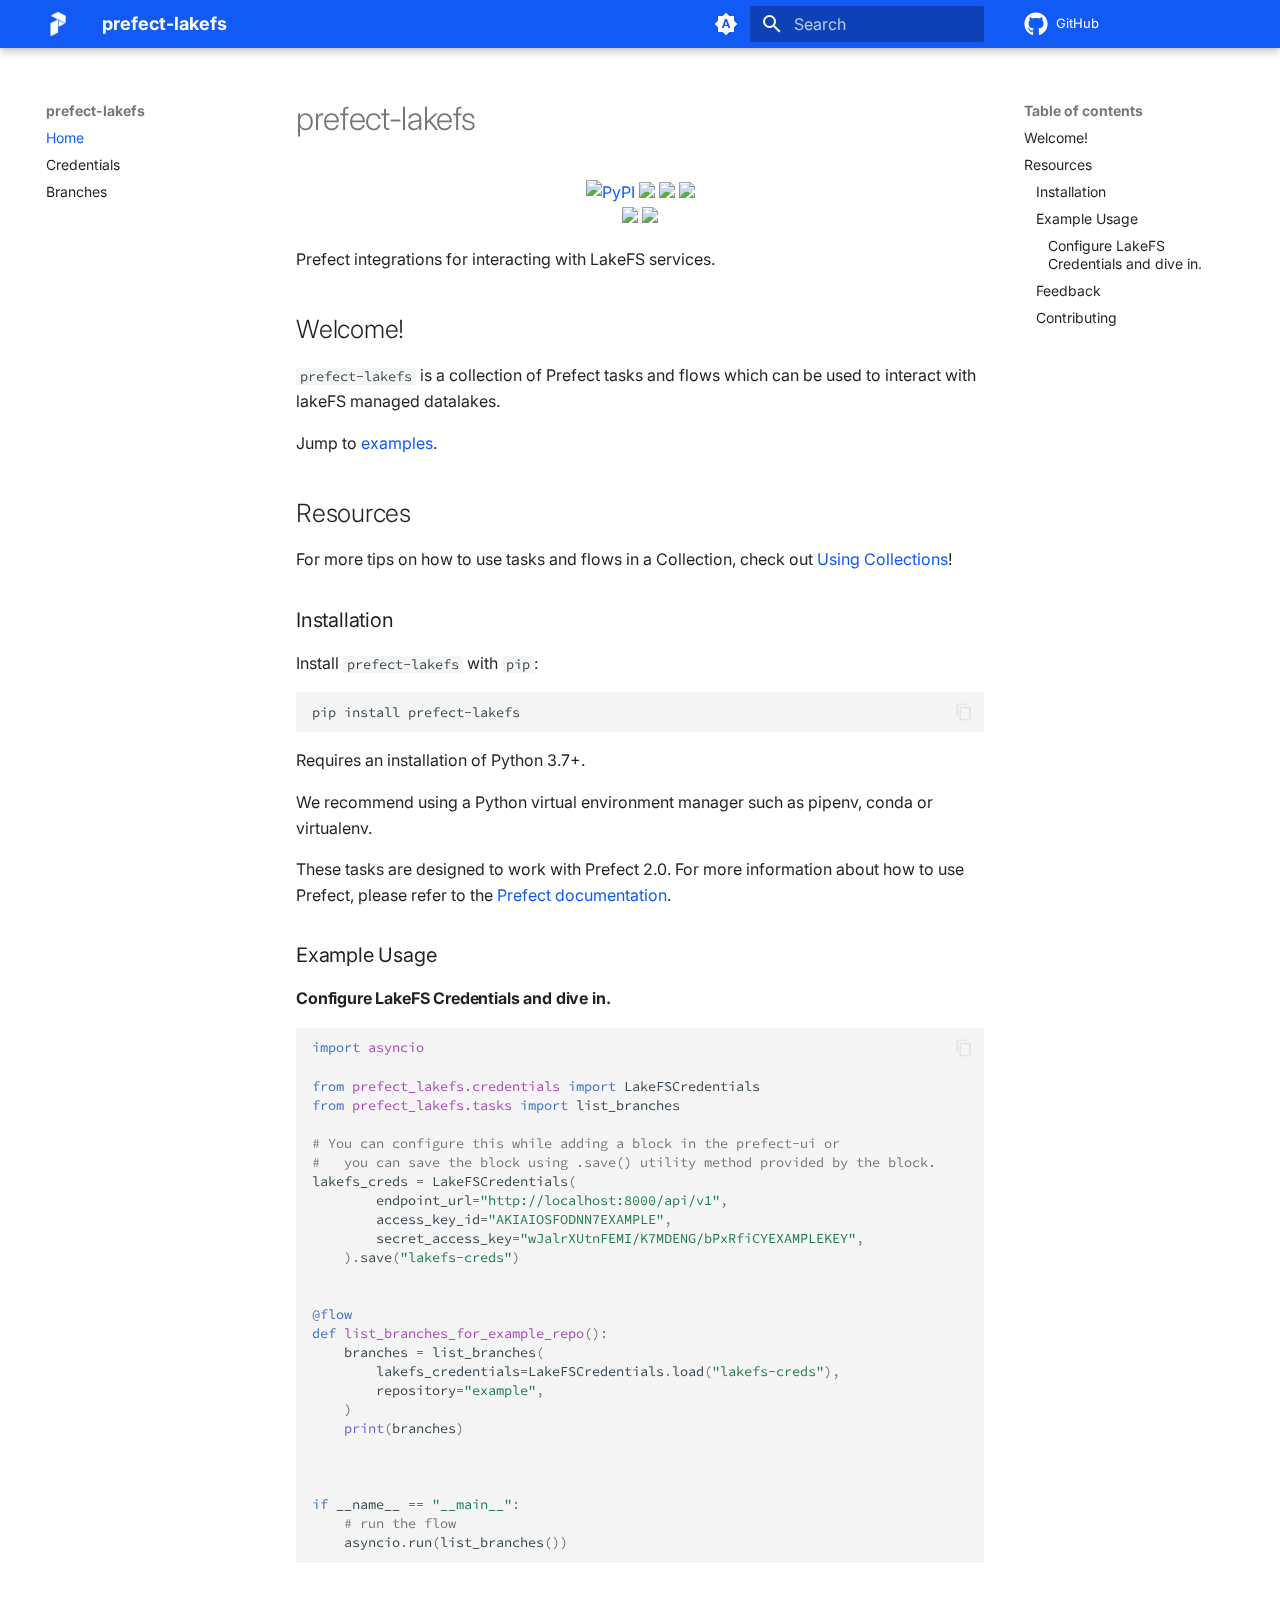
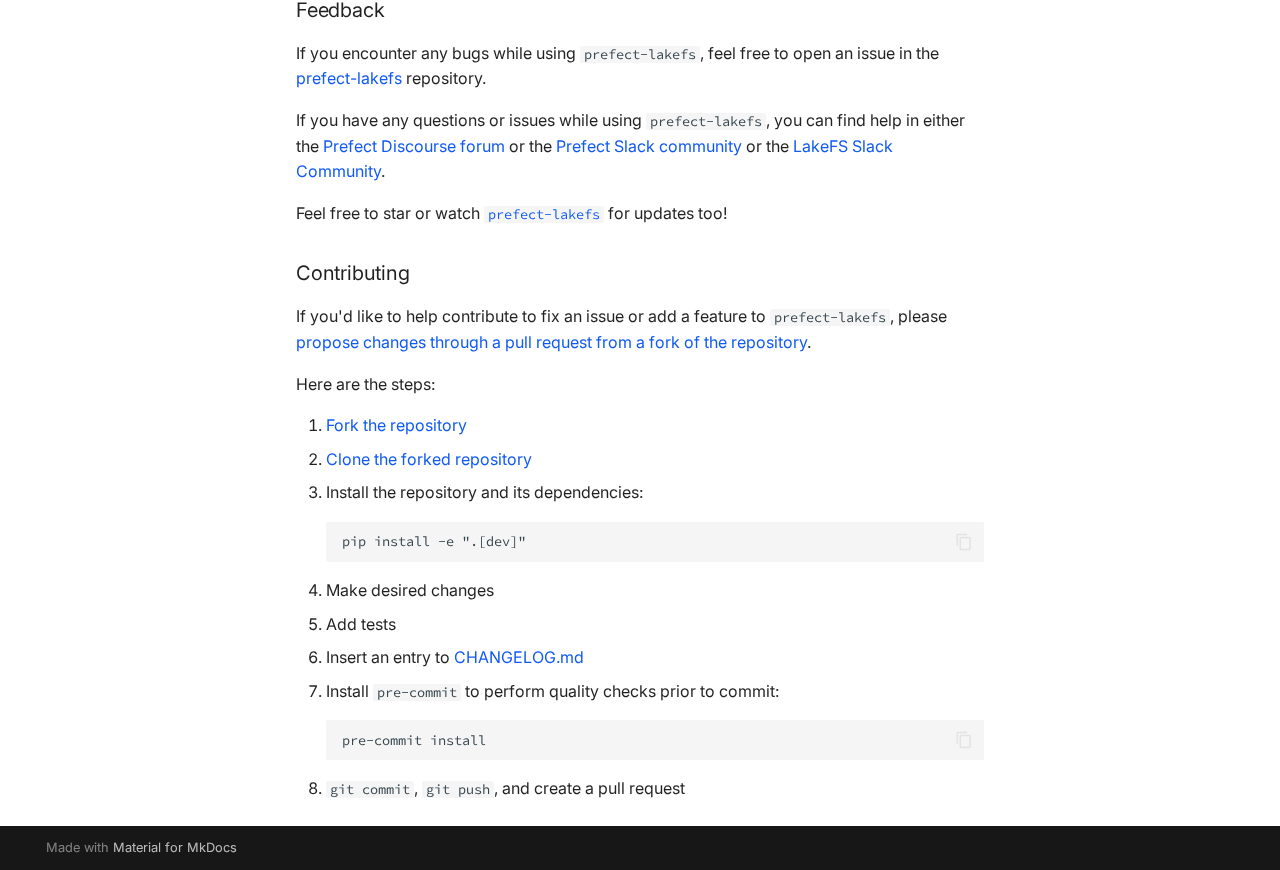
==== index.html @ a9d1f056 "Deploying to docs from @ limx0/prefect-lakefs@e527162de791b00c197d5823e8b4e62db37568aa 🚀" ====
<!doctype html>
<html lang="en" class="no-js">
  <head>
    
      <meta charset="utf-8">
      <meta name="viewport" content="width=device-width,initial-scale=1">
      
      
      
        <link rel="canonical" href="https://limx0.github.io/prefect-lakefs/">
      
      
      
        <link rel="next" href="credentials/">
      
      <link rel="icon" href="img/favicon.ico">
      <meta name="generator" content="mkdocs-1.4.3, mkdocs-material-9.1.11">
    
    
      
        <title>prefect-lakefs</title>
      
    
    
      <link rel="stylesheet" href="assets/stylesheets/main.85bb2934.min.css">
      
        
        <link rel="stylesheet" href="assets/stylesheets/palette.a6bdf11c.min.css">
      
      

    
    
    
      
        
        
        <link rel="preconnect" href="https://fonts.gstatic.com" crossorigin>
        <link rel="stylesheet" href="https://fonts.googleapis.com/css?family=Inter:300,300i,400,400i,700,700i%7CSource+Code+Pro:400,400i,700,700i&display=fallback">
        <style>:root{--md-text-font:"Inter";--md-code-font:"Source Code Pro"}</style>
      
    
    
      <link rel="stylesheet" href="assets/_mkdocstrings.css">
    
      <link rel="stylesheet" href="stylesheets/extra.css">
    
    <script>__md_scope=new URL(".",location),__md_hash=e=>[...e].reduce((e,_)=>(e<<5)-e+_.charCodeAt(0),0),__md_get=(e,_=localStorage,t=__md_scope)=>JSON.parse(_.getItem(t.pathname+"."+e)),__md_set=(e,_,t=localStorage,a=__md_scope)=>{try{t.setItem(a.pathname+"."+e,JSON.stringify(_))}catch(e){}}</script>
    
      

    
    
    
  </head>
  
  
    
    
      
    
    
    
    
    <body dir="ltr" data-md-color-scheme="default" data-md-color-primary="indigo" data-md-color-accent="indigo">
  
    
    
      <script>var palette=__md_get("__palette");if(palette&&"object"==typeof palette.color)for(var key of Object.keys(palette.color))document.body.setAttribute("data-md-color-"+key,palette.color[key])</script>
    
    <input class="md-toggle" data-md-toggle="drawer" type="checkbox" id="__drawer" autocomplete="off">
    <input class="md-toggle" data-md-toggle="search" type="checkbox" id="__search" autocomplete="off">
    <label class="md-overlay" for="__drawer"></label>
    <div data-md-component="skip">
      
        
        <a href="#prefect-lakefs" class="md-skip">
          Skip to content
        </a>
      
    </div>
    <div data-md-component="announce">
      
    </div>
    
    
      

  

<header class="md-header md-header--shadow" data-md-component="header">
  <nav class="md-header__inner md-grid" aria-label="Header">
    <a href="." title="prefect-lakefs" class="md-header__button md-logo" aria-label="prefect-lakefs" data-md-component="logo">
      
  <img src="img/prefect-logo-mark-solid-white-500.png" alt="logo">

    </a>
    <label class="md-header__button md-icon" for="__drawer">
      <svg xmlns="http://www.w3.org/2000/svg" viewBox="0 0 24 24"><path d="M3 6h18v2H3V6m0 5h18v2H3v-2m0 5h18v2H3v-2Z"/></svg>
    </label>
    <div class="md-header__title" data-md-component="header-title">
      <div class="md-header__ellipsis">
        <div class="md-header__topic">
          <span class="md-ellipsis">
            prefect-lakefs
          </span>
        </div>
        <div class="md-header__topic" data-md-component="header-topic">
          <span class="md-ellipsis">
            
              Home
            
          </span>
        </div>
      </div>
    </div>
    
      
        <form class="md-header__option" data-md-component="palette">
          
            
            
            
            <input class="md-option" data-md-color-media="(prefers-color-scheme)" data-md-color-scheme="default" data-md-color-primary="indigo" data-md-color-accent="indigo"  aria-label="Switch to light mode"  type="radio" name="__palette" id="__palette_1">
            
              <label class="md-header__button md-icon" title="Switch to light mode" for="__palette_3" hidden>
                <svg xmlns="http://www.w3.org/2000/svg" viewBox="0 0 24 24"><path d="m14.3 16-.7-2h-3.2l-.7 2H7.8L11 7h2l3.2 9h-1.9M20 8.69V4h-4.69L12 .69 8.69 4H4v4.69L.69 12 4 15.31V20h4.69L12 23.31 15.31 20H20v-4.69L23.31 12 20 8.69m-9.15 3.96h2.3L12 9l-1.15 3.65Z"/></svg>
              </label>
            
          
            
            
            
            <input class="md-option" data-md-color-media="(prefers-color-scheme: light)" data-md-color-scheme="default" data-md-color-primary="blue" data-md-color-accent="blue"  aria-label="Switch to dark mode"  type="radio" name="__palette" id="__palette_2">
            
              <label class="md-header__button md-icon" title="Switch to dark mode" for="__palette_1" hidden>
                <svg xmlns="http://www.w3.org/2000/svg" viewBox="0 0 24 24"><path d="M12 7a5 5 0 0 1 5 5 5 5 0 0 1-5 5 5 5 0 0 1-5-5 5 5 0 0 1 5-5m0 2a3 3 0 0 0-3 3 3 3 0 0 0 3 3 3 3 0 0 0 3-3 3 3 0 0 0-3-3m0-7 2.39 3.42C13.65 5.15 12.84 5 12 5c-.84 0-1.65.15-2.39.42L12 2M3.34 7l4.16-.35A7.2 7.2 0 0 0 5.94 8.5c-.44.74-.69 1.5-.83 2.29L3.34 7m.02 10 1.76-3.77a7.131 7.131 0 0 0 2.38 4.14L3.36 17M20.65 7l-1.77 3.79a7.023 7.023 0 0 0-2.38-4.15l4.15.36m-.01 10-4.14.36c.59-.51 1.12-1.14 1.54-1.86.42-.73.69-1.5.83-2.29L20.64 17M12 22l-2.41-3.44c.74.27 1.55.44 2.41.44.82 0 1.63-.17 2.37-.44L12 22Z"/></svg>
              </label>
            
          
            
            
            
            <input class="md-option" data-md-color-media="(prefers-color-scheme: dark)" data-md-color-scheme="slate" data-md-color-primary="blue" data-md-color-accent="blue"  aria-label="Switch to light mode"  type="radio" name="__palette" id="__palette_3">
            
              <label class="md-header__button md-icon" title="Switch to light mode" for="__palette_2" hidden>
                <svg xmlns="http://www.w3.org/2000/svg" viewBox="0 0 24 24"><path d="m17.75 4.09-2.53 1.94.91 3.06-2.63-1.81-2.63 1.81.91-3.06-2.53-1.94L12.44 4l1.06-3 1.06 3 3.19.09m3.5 6.91-1.64 1.25.59 1.98-1.7-1.17-1.7 1.17.59-1.98L15.75 11l2.06-.05L18.5 9l.69 1.95 2.06.05m-2.28 4.95c.83-.08 1.72 1.1 1.19 1.85-.32.45-.66.87-1.08 1.27C15.17 23 8.84 23 4.94 19.07c-3.91-3.9-3.91-10.24 0-14.14.4-.4.82-.76 1.27-1.08.75-.53 1.93.36 1.85 1.19-.27 2.86.69 5.83 2.89 8.02a9.96 9.96 0 0 0 8.02 2.89m-1.64 2.02a12.08 12.08 0 0 1-7.8-3.47c-2.17-2.19-3.33-5-3.49-7.82-2.81 3.14-2.7 7.96.31 10.98 3.02 3.01 7.84 3.12 10.98.31Z"/></svg>
              </label>
            
          
        </form>
      
    
    
    
      <label class="md-header__button md-icon" for="__search">
        <svg xmlns="http://www.w3.org/2000/svg" viewBox="0 0 24 24"><path d="M9.5 3A6.5 6.5 0 0 1 16 9.5c0 1.61-.59 3.09-1.56 4.23l.27.27h.79l5 5-1.5 1.5-5-5v-.79l-.27-.27A6.516 6.516 0 0 1 9.5 16 6.5 6.5 0 0 1 3 9.5 6.5 6.5 0 0 1 9.5 3m0 2C7 5 5 7 5 9.5S7 14 9.5 14 14 12 14 9.5 12 5 9.5 5Z"/></svg>
      </label>
      <div class="md-search" data-md-component="search" role="dialog">
  <label class="md-search__overlay" for="__search"></label>
  <div class="md-search__inner" role="search">
    <form class="md-search__form" name="search">
      <input type="text" class="md-search__input" name="query" aria-label="Search" placeholder="Search" autocapitalize="off" autocorrect="off" autocomplete="off" spellcheck="false" data-md-component="search-query" required>
      <label class="md-search__icon md-icon" for="__search">
        <svg xmlns="http://www.w3.org/2000/svg" viewBox="0 0 24 24"><path d="M9.5 3A6.5 6.5 0 0 1 16 9.5c0 1.61-.59 3.09-1.56 4.23l.27.27h.79l5 5-1.5 1.5-5-5v-.79l-.27-.27A6.516 6.516 0 0 1 9.5 16 6.5 6.5 0 0 1 3 9.5 6.5 6.5 0 0 1 9.5 3m0 2C7 5 5 7 5 9.5S7 14 9.5 14 14 12 14 9.5 12 5 9.5 5Z"/></svg>
        <svg xmlns="http://www.w3.org/2000/svg" viewBox="0 0 24 24"><path d="M20 11v2H8l5.5 5.5-1.42 1.42L4.16 12l7.92-7.92L13.5 5.5 8 11h12Z"/></svg>
      </label>
      <nav class="md-search__options" aria-label="Search">
        
        <button type="reset" class="md-search__icon md-icon" title="Clear" aria-label="Clear" tabindex="-1">
          <svg xmlns="http://www.w3.org/2000/svg" viewBox="0 0 24 24"><path d="M19 6.41 17.59 5 12 10.59 6.41 5 5 6.41 10.59 12 5 17.59 6.41 19 12 13.41 17.59 19 19 17.59 13.41 12 19 6.41Z"/></svg>
        </button>
      </nav>
      
    </form>
    <div class="md-search__output">
      <div class="md-search__scrollwrap" data-md-scrollfix>
        <div class="md-search-result" data-md-component="search-result">
          <div class="md-search-result__meta">
            Initializing search
          </div>
          <ol class="md-search-result__list" role="presentation"></ol>
        </div>
      </div>
    </div>
  </div>
</div>
    
    
      <div class="md-header__source">
        <a href="https://github.com/limx0/prefect-lakefs" title="Go to repository" class="md-source" data-md-component="source">
  <div class="md-source__icon md-icon">
    
    <svg xmlns="http://www.w3.org/2000/svg" viewBox="0 0 496 512"><!--! Font Awesome Free 6.4.0 by @fontawesome - https://fontawesome.com License - https://fontawesome.com/license/free (Icons: CC BY 4.0, Fonts: SIL OFL 1.1, Code: MIT License) Copyright 2023 Fonticons, Inc.--><path d="M165.9 397.4c0 2-2.3 3.6-5.2 3.6-3.3.3-5.6-1.3-5.6-3.6 0-2 2.3-3.6 5.2-3.6 3-.3 5.6 1.3 5.6 3.6zm-31.1-4.5c-.7 2 1.3 4.3 4.3 4.9 2.6 1 5.6 0 6.2-2s-1.3-4.3-4.3-5.2c-2.6-.7-5.5.3-6.2 2.3zm44.2-1.7c-2.9.7-4.9 2.6-4.6 4.9.3 2 2.9 3.3 5.9 2.6 2.9-.7 4.9-2.6 4.6-4.6-.3-1.9-3-3.2-5.9-2.9zM244.8 8C106.1 8 0 113.3 0 252c0 110.9 69.8 205.8 169.5 239.2 12.8 2.3 17.3-5.6 17.3-12.1 0-6.2-.3-40.4-.3-61.4 0 0-70 15-84.7-29.8 0 0-11.4-29.1-27.8-36.6 0 0-22.9-15.7 1.6-15.4 0 0 24.9 2 38.6 25.8 21.9 38.6 58.6 27.5 72.9 20.9 2.3-16 8.8-27.1 16-33.7-55.9-6.2-112.3-14.3-112.3-110.5 0-27.5 7.6-41.3 23.6-58.9-2.6-6.5-11.1-33.3 2.6-67.9 20.9-6.5 69 27 69 27 20-5.6 41.5-8.5 62.8-8.5s42.8 2.9 62.8 8.5c0 0 48.1-33.6 69-27 13.7 34.7 5.2 61.4 2.6 67.9 16 17.7 25.8 31.5 25.8 58.9 0 96.5-58.9 104.2-114.8 110.5 9.2 7.9 17 22.9 17 46.4 0 33.7-.3 75.4-.3 83.6 0 6.5 4.6 14.4 17.3 12.1C428.2 457.8 496 362.9 496 252 496 113.3 383.5 8 244.8 8zM97.2 352.9c-1.3 1-1 3.3.7 5.2 1.6 1.6 3.9 2.3 5.2 1 1.3-1 1-3.3-.7-5.2-1.6-1.6-3.9-2.3-5.2-1zm-10.8-8.1c-.7 1.3.3 2.9 2.3 3.9 1.6 1 3.6.7 4.3-.7.7-1.3-.3-2.9-2.3-3.9-2-.6-3.6-.3-4.3.7zm32.4 35.6c-1.6 1.3-1 4.3 1.3 6.2 2.3 2.3 5.2 2.6 6.5 1 1.3-1.3.7-4.3-1.3-6.2-2.2-2.3-5.2-2.6-6.5-1zm-11.4-14.7c-1.6 1-1.6 3.6 0 5.9 1.6 2.3 4.3 3.3 5.6 2.3 1.6-1.3 1.6-3.9 0-6.2-1.4-2.3-4-3.3-5.6-2z"/></svg>
  </div>
  <div class="md-source__repository">
    GitHub
  </div>
</a>
      </div>
    
  </nav>
  
</header>
    
    <div class="md-container" data-md-component="container">
      
      
        
          
        
      
      <main class="md-main" data-md-component="main">
        <div class="md-main__inner md-grid">
          
            
              
              <div class="md-sidebar md-sidebar--primary" data-md-component="sidebar" data-md-type="navigation" >
                <div class="md-sidebar__scrollwrap">
                  <div class="md-sidebar__inner">
                    


<nav class="md-nav md-nav--primary" aria-label="Navigation" data-md-level="0">
  <label class="md-nav__title" for="__drawer">
    <a href="." title="prefect-lakefs" class="md-nav__button md-logo" aria-label="prefect-lakefs" data-md-component="logo">
      
  <img src="img/prefect-logo-mark-solid-white-500.png" alt="logo">

    </a>
    prefect-lakefs
  </label>
  
    <div class="md-nav__source">
      <a href="https://github.com/limx0/prefect-lakefs" title="Go to repository" class="md-source" data-md-component="source">
  <div class="md-source__icon md-icon">
    
    <svg xmlns="http://www.w3.org/2000/svg" viewBox="0 0 496 512"><!--! Font Awesome Free 6.4.0 by @fontawesome - https://fontawesome.com License - https://fontawesome.com/license/free (Icons: CC BY 4.0, Fonts: SIL OFL 1.1, Code: MIT License) Copyright 2023 Fonticons, Inc.--><path d="M165.9 397.4c0 2-2.3 3.6-5.2 3.6-3.3.3-5.6-1.3-5.6-3.6 0-2 2.3-3.6 5.2-3.6 3-.3 5.6 1.3 5.6 3.6zm-31.1-4.5c-.7 2 1.3 4.3 4.3 4.9 2.6 1 5.6 0 6.2-2s-1.3-4.3-4.3-5.2c-2.6-.7-5.5.3-6.2 2.3zm44.2-1.7c-2.9.7-4.9 2.6-4.6 4.9.3 2 2.9 3.3 5.9 2.6 2.9-.7 4.9-2.6 4.6-4.6-.3-1.9-3-3.2-5.9-2.9zM244.8 8C106.1 8 0 113.3 0 252c0 110.9 69.8 205.8 169.5 239.2 12.8 2.3 17.3-5.6 17.3-12.1 0-6.2-.3-40.4-.3-61.4 0 0-70 15-84.7-29.8 0 0-11.4-29.1-27.8-36.6 0 0-22.9-15.7 1.6-15.4 0 0 24.9 2 38.6 25.8 21.9 38.6 58.6 27.5 72.9 20.9 2.3-16 8.8-27.1 16-33.7-55.9-6.2-112.3-14.3-112.3-110.5 0-27.5 7.6-41.3 23.6-58.9-2.6-6.5-11.1-33.3 2.6-67.9 20.9-6.5 69 27 69 27 20-5.6 41.5-8.5 62.8-8.5s42.8 2.9 62.8 8.5c0 0 48.1-33.6 69-27 13.7 34.7 5.2 61.4 2.6 67.9 16 17.7 25.8 31.5 25.8 58.9 0 96.5-58.9 104.2-114.8 110.5 9.2 7.9 17 22.9 17 46.4 0 33.7-.3 75.4-.3 83.6 0 6.5 4.6 14.4 17.3 12.1C428.2 457.8 496 362.9 496 252 496 113.3 383.5 8 244.8 8zM97.2 352.9c-1.3 1-1 3.3.7 5.2 1.6 1.6 3.9 2.3 5.2 1 1.3-1 1-3.3-.7-5.2-1.6-1.6-3.9-2.3-5.2-1zm-10.8-8.1c-.7 1.3.3 2.9 2.3 3.9 1.6 1 3.6.7 4.3-.7.7-1.3-.3-2.9-2.3-3.9-2-.6-3.6-.3-4.3.7zm32.4 35.6c-1.6 1.3-1 4.3 1.3 6.2 2.3 2.3 5.2 2.6 6.5 1 1.3-1.3.7-4.3-1.3-6.2-2.2-2.3-5.2-2.6-6.5-1zm-11.4-14.7c-1.6 1-1.6 3.6 0 5.9 1.6 2.3 4.3 3.3 5.6 2.3 1.6-1.3 1.6-3.9 0-6.2-1.4-2.3-4-3.3-5.6-2z"/></svg>
  </div>
  <div class="md-source__repository">
    GitHub
  </div>
</a>
    </div>
  
  <ul class="md-nav__list" data-md-scrollfix>
    
      
      
      

  
  
    
  
  
    <li class="md-nav__item md-nav__item--active">
      
      <input class="md-nav__toggle md-toggle" type="checkbox" id="__toc">
      
      
        
      
      
        <label class="md-nav__link md-nav__link--active" for="__toc">
          Home
          <span class="md-nav__icon md-icon"></span>
        </label>
      
      <a href="." class="md-nav__link md-nav__link--active">
        Home
      </a>
      
        

<nav class="md-nav md-nav--secondary" aria-label="Table of contents">
  
  
  
    
  
  
    <label class="md-nav__title" for="__toc">
      <span class="md-nav__icon md-icon"></span>
      Table of contents
    </label>
    <ul class="md-nav__list" data-md-component="toc" data-md-scrollfix>
      
        <li class="md-nav__item">
  <a href="#welcome" class="md-nav__link">
    Welcome!
  </a>
  
</li>
      
        <li class="md-nav__item">
  <a href="#resources" class="md-nav__link">
    Resources
  </a>
  
    <nav class="md-nav" aria-label="Resources">
      <ul class="md-nav__list">
        
          <li class="md-nav__item">
  <a href="#installation" class="md-nav__link">
    Installation
  </a>
  
</li>
        
          <li class="md-nav__item">
  <a href="#example-usage" class="md-nav__link">
    Example Usage
  </a>
  
    <nav class="md-nav" aria-label="Example Usage">
      <ul class="md-nav__list">
        
          <li class="md-nav__item">
  <a href="#configure-lakefs-credentials-and-dive-in" class="md-nav__link">
    Configure LakeFS Credentials and dive in.
  </a>
  
</li>
        
      </ul>
    </nav>
  
</li>
        
          <li class="md-nav__item">
  <a href="#feedback" class="md-nav__link">
    Feedback
  </a>
  
</li>
        
          <li class="md-nav__item">
  <a href="#contributing" class="md-nav__link">
    Contributing
  </a>
  
</li>
        
      </ul>
    </nav>
  
</li>
      
    </ul>
  
</nav>
      
    </li>
  

    
      
      
      

  
  
  
    <li class="md-nav__item">
      <a href="credentials/" class="md-nav__link">
        Credentials
      </a>
    </li>
  

    
      
      
      

  
  
  
    <li class="md-nav__item">
      <a href="branches/" class="md-nav__link">
        Branches
      </a>
    </li>
  

    
  </ul>
</nav>
                  </div>
                </div>
              </div>
            
            
              
              <div class="md-sidebar md-sidebar--secondary" data-md-component="sidebar" data-md-type="toc" >
                <div class="md-sidebar__scrollwrap">
                  <div class="md-sidebar__inner">
                    

<nav class="md-nav md-nav--secondary" aria-label="Table of contents">
  
  
  
    
  
  
    <label class="md-nav__title" for="__toc">
      <span class="md-nav__icon md-icon"></span>
      Table of contents
    </label>
    <ul class="md-nav__list" data-md-component="toc" data-md-scrollfix>
      
        <li class="md-nav__item">
  <a href="#welcome" class="md-nav__link">
    Welcome!
  </a>
  
</li>
      
        <li class="md-nav__item">
  <a href="#resources" class="md-nav__link">
    Resources
  </a>
  
    <nav class="md-nav" aria-label="Resources">
      <ul class="md-nav__list">
        
          <li class="md-nav__item">
  <a href="#installation" class="md-nav__link">
    Installation
  </a>
  
</li>
        
          <li class="md-nav__item">
  <a href="#example-usage" class="md-nav__link">
    Example Usage
  </a>
  
    <nav class="md-nav" aria-label="Example Usage">
      <ul class="md-nav__list">
        
          <li class="md-nav__item">
  <a href="#configure-lakefs-credentials-and-dive-in" class="md-nav__link">
    Configure LakeFS Credentials and dive in.
  </a>
  
</li>
        
      </ul>
    </nav>
  
</li>
        
          <li class="md-nav__item">
  <a href="#feedback" class="md-nav__link">
    Feedback
  </a>
  
</li>
        
          <li class="md-nav__item">
  <a href="#contributing" class="md-nav__link">
    Contributing
  </a>
  
</li>
        
      </ul>
    </nav>
  
</li>
      
    </ul>
  
</nav>
                  </div>
                </div>
              </div>
            
          
          
            <div class="md-content" data-md-component="content">
              <article class="md-content__inner md-typeset">
                
                  

  
  


<h1 id="prefect-lakefs">prefect-lakefs</h1>
<p align="center">
    <!--- Insert a cover image here -->
    <!--- <br> -->
    <a href="https://pypi.python.org/pypi/prefect-lakefs/" alt="PyPI version">
        <img alt="PyPI" src="https://img.shields.io/pypi/v/prefect-lakefs?color=0052FF&labelColor=090422"></a>
    <a href="https://github.com/limx0/prefect-lakefs/" alt="Stars">
        <img src="https://img.shields.io/github/stars/limx0/prefect-lakefs?color=0052FF&labelColor=090422" /></a>
    <a href="https://pypistats.org/packages/prefect-lakefs/" alt="Downloads">
        <img src="https://img.shields.io/pypi/dm/prefect-lakefs?color=0052FF&labelColor=090422" /></a>
    <a href="https://github.com/limx0/prefect-lakefs/pulse" alt="Activity">
        <img src="https://img.shields.io/github/commit-activity/m/limx0/prefect-lakefs?color=0052FF&labelColor=090422" /></a>
    <br>
    <a href="https://prefect-community.slack.com" alt="Slack">
        <img src="https://img.shields.io/badge/slack-join_community-red.svg?color=0052FF&labelColor=090422&logo=slack" /></a>
    <a href="https://discourse.prefect.io/" alt="Discourse">
        <img src="https://img.shields.io/badge/discourse-browse_forum-red.svg?color=0052FF&labelColor=090422&logo=discourse" /></a>
</p>

<p>Prefect integrations for interacting with LakeFS services.</p>
<h2 id="welcome">Welcome!</h2>
<p><code>prefect-lakefs</code> is a collection of Prefect tasks and flows which can be used to interact with lakeFS managed datalakes.</p>
<p>Jump to <a href="#example-usage">examples</a>.</p>
<h2 id="resources">Resources</h2>
<p>For more tips on how to use tasks and flows in a Collection, check out <a href="https://docs.prefect.io/collections/usage/">Using Collections</a>!</p>
<h3 id="installation">Installation</h3>
<p>Install <code>prefect-lakefs</code> with <code>pip</code>:</p>
<div class="highlight"><pre><span></span><code>pip<span class="w"> </span>install<span class="w"> </span>prefect-lakefs
</code></pre></div>
<p>Requires an installation of Python 3.7+.</p>
<p>We recommend using a Python virtual environment manager such as pipenv, conda or virtualenv.</p>
<p>These tasks are designed to work with Prefect 2.0. For more information about how to use Prefect, please refer to the <a href="https://docs.prefect.io/">Prefect documentation</a>.</p>
<h3 id="example-usage">Example Usage</h3>
<h4 id="configure-lakefs-credentials-and-dive-in">Configure LakeFS Credentials and dive in.</h4>
<div class="highlight"><pre><span></span><code><span class="kn">import</span> <span class="nn">asyncio</span>

<span class="kn">from</span> <span class="nn">prefect_lakefs.credentials</span> <span class="kn">import</span> <span class="n">LakeFSCredentials</span>
<span class="kn">from</span> <span class="nn">prefect_lakefs.tasks</span> <span class="kn">import</span> <span class="n">list_branches</span>

<span class="c1"># You can configure this while adding a block in the prefect-ui or </span>
<span class="c1">#   you can save the block using .save() utility method provided by the block.</span>
<span class="n">lakefs_creds</span> <span class="o">=</span> <span class="n">LakeFSCredentials</span><span class="p">(</span>
        <span class="n">endpoint_url</span><span class="o">=</span><span class="s2">&quot;http://localhost:8000/api/v1&quot;</span><span class="p">,</span>
        <span class="n">access_key_id</span><span class="o">=</span><span class="s2">&quot;AKIAIOSFODNN7EXAMPLE&quot;</span><span class="p">,</span>
        <span class="n">secret_access_key</span><span class="o">=</span><span class="s2">&quot;wJalrXUtnFEMI/K7MDENG/bPxRfiCYEXAMPLEKEY&quot;</span><span class="p">,</span>
    <span class="p">)</span><span class="o">.</span><span class="n">save</span><span class="p">(</span><span class="s2">&quot;lakefs-creds&quot;</span><span class="p">)</span>


<span class="nd">@flow</span>
<span class="k">def</span> <span class="nf">list_branches_for_example_repo</span><span class="p">():</span>
    <span class="n">branches</span> <span class="o">=</span> <span class="n">list_branches</span><span class="p">(</span>
        <span class="n">lakefs_credentials</span><span class="o">=</span><span class="n">LakeFSCredentials</span><span class="o">.</span><span class="n">load</span><span class="p">(</span><span class="s2">&quot;lakefs-creds&quot;</span><span class="p">),</span>
        <span class="n">repository</span><span class="o">=</span><span class="s2">&quot;example&quot;</span><span class="p">,</span>
    <span class="p">)</span>
    <span class="nb">print</span><span class="p">(</span><span class="n">branches</span><span class="p">)</span>



<span class="k">if</span> <span class="vm">__name__</span> <span class="o">==</span> <span class="s2">&quot;__main__&quot;</span><span class="p">:</span>
    <span class="c1"># run the flow</span>
    <span class="n">asyncio</span><span class="o">.</span><span class="n">run</span><span class="p">(</span><span class="n">list_branches</span><span class="p">())</span>
</code></pre></div>
<h3 id="feedback">Feedback</h3>
<p>If you encounter any bugs while using <code>prefect-lakefs</code>, feel free to open an issue in the <a href="https://github.com/limx0/prefect-lakefs">prefect-lakefs</a> repository.</p>
<p>If you have any questions or issues while using <code>prefect-lakefs</code>, you can find help in either the <a href="https://discourse.prefect.io/">Prefect Discourse forum</a> or the <a href="https://prefect.io/slack">Prefect Slack community</a> or the <a href="https://go.lakefs.io/JoinSlack">LakeFS Slack Community</a>.</p>
<p>Feel free to star or watch <a href="https://github.com/limx0/prefect-lakefs"><code>prefect-lakefs</code></a> for updates too!</p>
<h3 id="contributing">Contributing</h3>
<p>If you'd like to help contribute to fix an issue or add a feature to <code>prefect-lakefs</code>, please <a href="https://docs.github.com/en/pull-requests/collaborating-with-pull-requests/proposing-changes-to-your-work-with-pull-requests/creating-a-pull-request-from-a-fork">propose changes through a pull request from a fork of the repository</a>.</p>
<p>Here are the steps:</p>
<ol>
<li><a href="https://docs.github.com/en/get-started/quickstart/fork-a-repo#forking-a-repository">Fork the repository</a></li>
<li><a href="https://docs.github.com/en/get-started/quickstart/fork-a-repo#cloning-your-forked-repository">Clone the forked repository</a></li>
<li>Install the repository and its dependencies:
<div class="highlight"><pre><span></span><code>pip install -e &quot;.[dev]&quot;
</code></pre></div></li>
<li>Make desired changes</li>
<li>Add tests</li>
<li>Insert an entry to <a href="https://github.com/limx0/prefect-lakefs/blob/main/CHANGELOG.md">CHANGELOG.md</a></li>
<li>Install <code>pre-commit</code> to perform quality checks prior to commit:
<div class="highlight"><pre><span></span><code>pre-commit install
</code></pre></div></li>
<li><code>git commit</code>, <code>git push</code>, and create a pull request</li>
</ol>





                
              </article>
            </div>
          
          
        </div>
        
      </main>
      
        <footer class="md-footer">
  
  <div class="md-footer-meta md-typeset">
    <div class="md-footer-meta__inner md-grid">
      <div class="md-copyright">
  
  
    Made with
    <a href="https://squidfunk.github.io/mkdocs-material/" target="_blank" rel="noopener">
      Material for MkDocs
    </a>
  
</div>
      
    </div>
  </div>
</footer>
      
    </div>
    <div class="md-dialog" data-md-component="dialog">
      <div class="md-dialog__inner md-typeset"></div>
    </div>
    
    <script id="__config" type="application/json">{"base": ".", "features": ["content.code.copy", "content.code.annotate"], "search": "assets/javascripts/workers/search.208ed371.min.js", "translations": {"clipboard.copied": "Copied to clipboard", "clipboard.copy": "Copy to clipboard", "search.result.more.one": "1 more on this page", "search.result.more.other": "# more on this page", "search.result.none": "No matching documents", "search.result.one": "1 matching document", "search.result.other": "# matching documents", "search.result.placeholder": "Type to start searching", "search.result.term.missing": "Missing", "select.version": "Select version"}}</script>
    
    
      <script src="assets/javascripts/bundle.fac441b0.min.js"></script>
      
    
  </body>
</html>
---- assets/stylesheets/main.85bb2934.min.css ----
@charset "UTF-8";html{-webkit-text-size-adjust:none;-moz-text-size-adjust:none;text-size-adjust:none;box-sizing:border-box}*,:after,:before{box-sizing:inherit}@media (prefers-reduced-motion){*,:after,:before{transition:none!important}}body{margin:0}a,button,input,label{-webkit-tap-highlight-color:transparent}a{color:inherit;text-decoration:none}hr{border:0;box-sizing:initial;display:block;height:.05rem;overflow:visible;padding:0}small{font-size:80%}sub,sup{line-height:1em}img{border-style:none}table{border-collapse:initial;border-spacing:0}td,th{font-weight:400;vertical-align:top}button{background:#0000;border:0;font-family:inherit;font-size:inherit;margin:0;padding:0}input{border:0;outline:none}:root{--md-primary-fg-color:#4051b5;--md-primary-fg-color--light:#5d6cc0;--md-primary-fg-color--dark:#303fa1;--md-primary-bg-color:#fff;--md-primary-bg-color--light:#ffffffb3;--md-accent-fg-color:#526cfe;--md-accent-fg-color--transparent:#526cfe1a;--md-accent-bg-color:#fff;--md-accent-bg-color--light:#ffffffb3}[data-md-color-scheme=default] img[src$="#gh-dark-mode-only"],[data-md-color-scheme=default] img[src$="#only-dark"]{display:none}:root,[data-md-color-scheme=default]{--md-default-fg-color:#000000de;--md-default-fg-color--light:#0000008a;--md-default-fg-color--lighter:#00000052;--md-default-fg-color--lightest:#00000012;--md-default-bg-color:#fff;--md-default-bg-color--light:#ffffffb3;--md-default-bg-color--lighter:#ffffff4d;--md-default-bg-color--lightest:#ffffff1f;--md-code-fg-color:#36464e;--md-code-bg-color:#f5f5f5;--md-code-hl-color:#ffff0080;--md-code-hl-number-color:#d52a2a;--md-code-hl-special-color:#db1457;--md-code-hl-function-color:#a846b9;--md-code-hl-constant-color:#6e59d9;--md-code-hl-keyword-color:#3f6ec6;--md-code-hl-string-color:#1c7d4d;--md-code-hl-name-color:var(--md-code-fg-color);--md-code-hl-operator-color:var(--md-default-fg-color--light);--md-code-hl-punctuation-color:var(--md-default-fg-color--light);--md-code-hl-comment-color:var(--md-default-fg-color--light);--md-code-hl-generic-color:var(--md-default-fg-color--light);--md-code-hl-variable-color:var(--md-default-fg-color--light);--md-typeset-color:var(--md-default-fg-color);--md-typeset-a-color:var(--md-primary-fg-color);--md-typeset-mark-color:#ffff0080;--md-typeset-del-color:#f5503d26;--md-typeset-ins-color:#0bd57026;--md-typeset-kbd-color:#fafafa;--md-typeset-kbd-accent-color:#fff;--md-typeset-kbd-border-color:#b8b8b8;--md-typeset-table-color:#0000001f;--md-typeset-table-color--light:rgba(0,0,0,.035);--md-admonition-fg-color:var(--md-default-fg-color);--md-admonition-bg-color:var(--md-default-bg-color);--md-warning-fg-color:#000000de;--md-warning-bg-color:#ff9;--md-footer-fg-color:#fff;--md-footer-fg-color--light:#ffffffb3;--md-footer-fg-color--lighter:#ffffff73;--md-footer-bg-color:#000000de;--md-footer-bg-color--dark:#00000052;--md-shadow-z1:0 0.2rem 0.5rem #0000000d,0 0 0.05rem #0000001a;--md-shadow-z2:0 0.2rem 0.5rem #0000001a,0 0 0.05rem #00000040;--md-shadow-z3:0 0.2rem 0.5rem #0003,0 0 0.05rem #00000059}.md-icon svg{fill:currentcolor;display:block;height:1.2rem;width:1.2rem}body{-webkit-font-smoothing:antialiased;-moz-osx-font-smoothing:grayscale;--md-text-font-family:var(--md-text-font,_),-apple-system,BlinkMacSystemFont,Helvetica,Arial,sans-serif;--md-code-font-family:var(--md-code-font,_),SFMono-Regular,Consolas,Menlo,monospace}aside,body,input{font-feature-settings:"kern","liga";color:var(--md-typeset-color);font-family:var(--md-text-font-family)}code,kbd,pre{font-feature-settings:"kern";font-family:var(--md-code-font-family)}:root{--md-typeset-table-sort-icon:url('data:image/svg+xml;charset=utf-8,<svg xmlns="http://www.w3.org/2000/svg" viewBox="0 0 24 24"><path d="m18 21-4-4h3V7h-3l4-4 4 4h-3v10h3M2 19v-2h10v2M2 13v-2h7v2M2 7V5h4v2H2Z"/></svg>');--md-typeset-table-sort-icon--asc:url('data:image/svg+xml;charset=utf-8,<svg xmlns="http://www.w3.org/2000/svg" viewBox="0 0 24 24"><path d="M19 17h3l-4 4-4-4h3V3h2M2 17h10v2H2M6 5v2H2V5m0 6h7v2H2v-2Z"/></svg>');--md-typeset-table-sort-icon--desc:url('data:image/svg+xml;charset=utf-8,<svg xmlns="http://www.w3.org/2000/svg" viewBox="0 0 24 24"><path d="M19 7h3l-4-4-4 4h3v14h2M2 17h10v2H2M6 5v2H2V5m0 6h7v2H2v-2Z"/></svg>')}.md-typeset{-webkit-print-color-adjust:exact;color-adjust:exact;font-size:.8rem;line-height:1.6}@media print{.md-typeset{font-size:.68rem}}.md-typeset blockquote,.md-typeset dl,.md-typeset figure,.md-typeset ol,.md-typeset pre,.md-typeset ul{margin-bottom:1em;margin-top:1em}.md-typeset h1{color:var(--md-default-fg-color--light);font-size:2em;line-height:1.3;margin:0 0 1.25em}.md-typeset h1,.md-typeset h2{font-weight:300;letter-spacing:-.01em}.md-typeset h2{font-size:1.5625em;line-height:1.4;margin:1.6em 0 .64em}.md-typeset h3{font-size:1.25em;font-weight:400;letter-spacing:-.01em;line-height:1.5;margin:1.6em 0 .8em}.md-typeset h2+h3{margin-top:.8em}.md-typeset h4{font-weight:700;letter-spacing:-.01em;margin:1em 0}.md-typeset h5,.md-typeset h6{color:var(--md-default-fg-color--light);font-size:.8em;font-weight:700;letter-spacing:-.01em;margin:1.25em 0}.md-typeset h5{text-transform:uppercase}.md-typeset hr{border-bottom:.05rem solid var(--md-default-fg-color--lightest);display:flow-root;margin:1.5em 0}.md-typeset a{color:var(--md-typeset-a-color);word-break:break-word}.md-typeset a,.md-typeset a:before{transition:color 125ms}.md-typeset a:focus,.md-typeset a:hover{color:var(--md-accent-fg-color)}.md-typeset a:focus code,.md-typeset a:hover code{background-color:var(--md-accent-fg-color--transparent)}.md-typeset a code{color:currentcolor;transition:background-color 125ms}.md-typeset a.focus-visible{outline-color:var(--md-accent-fg-color);outline-offset:.2rem}.md-typeset code,.md-typeset kbd,.md-typeset pre{color:var(--md-code-fg-color);direction:ltr;font-variant-ligatures:none}@media print{.md-typeset code,.md-typeset kbd,.md-typeset pre{white-space:pre-wrap}}.md-typeset code{background-color:var(--md-code-bg-color);border-radius:.1rem;-webkit-box-decoration-break:clone;box-decoration-break:clone;font-size:.85em;padding:0 .2941176471em;word-break:break-word}.md-typeset code:not(.focus-visible){-webkit-tap-highlight-color:transparent;outline:none}.md-typeset pre{display:flow-root;line-height:1.4;position:relative}.md-typeset pre>code{-webkit-box-decoration-break:slice;box-decoration-break:slice;box-shadow:none;display:block;margin:0;outline-color:var(--md-accent-fg-color);overflow:auto;padding:.7720588235em 1.1764705882em;scrollbar-color:var(--md-default-fg-color--lighter) #0000;scrollbar-width:thin;touch-action:auto;word-break:normal}.md-typeset pre>code:hover{scrollbar-color:var(--md-accent-fg-color) #0000}.md-typeset pre>code::-webkit-scrollbar{height:.2rem;width:.2rem}.md-typeset pre>code::-webkit-scrollbar-thumb{background-color:var(--md-default-fg-color--lighter)}.md-typeset pre>code::-webkit-scrollbar-thumb:hover{background-color:var(--md-accent-fg-color)}.md-typeset kbd{background-color:var(--md-typeset-kbd-color);border-radius:.1rem;box-shadow:0 .1rem 0 .05rem var(--md-typeset-kbd-border-color),0 .1rem 0 var(--md-typeset-kbd-border-color),0 -.1rem .2rem var(--md-typeset-kbd-accent-color) inset;color:var(--md-default-fg-color);display:inline-block;font-size:.75em;padding:0 .6666666667em;vertical-align:text-top;word-break:break-word}.md-typeset mark{background-color:var(--md-typeset-mark-color);-webkit-box-decoration-break:clone;box-decoration-break:clone;color:inherit;word-break:break-word}.md-typeset abbr{border-bottom:.05rem dotted var(--md-default-fg-color--light);cursor:help;text-decoration:none}@media (hover:none){.md-typeset abbr[title]:focus:after,.md-typeset abbr[title]:hover:after{background-color:var(--md-default-fg-color);border-radius:.1rem;box-shadow:var(--md-shadow-z3);color:var(--md-default-bg-color);content:attr(title);font-size:.7rem;left:.8rem;margin-top:2em;padding:.2rem .3rem;position:absolute;right:.8rem}}.md-typeset small{opacity:.75}[dir=ltr] .md-typeset sub,[dir=ltr] .md-typeset sup{margin-left:.078125em}[dir=rtl] .md-typeset sub,[dir=rtl] .md-typeset sup{margin-right:.078125em}[dir=ltr] .md-typeset blockquote{padding-left:.6rem}[dir=rtl] .md-typeset blockquote{padding-right:.6rem}[dir=ltr] .md-typeset blockquote{border-left:.2rem solid var(--md-default-fg-color--lighter)}[dir=rtl] .md-typeset blockquote{border-right:.2rem solid var(--md-default-fg-color--lighter)}.md-typeset blockquote{color:var(--md-default-fg-color--light);margin-left:0;margin-right:0}.md-typeset ul{list-style-type:disc}[dir=ltr] .md-typeset ol,[dir=ltr] .md-typeset ul{margin-left:.625em}[dir=rtl] .md-typeset ol,[dir=rtl] .md-typeset ul{margin-right:.625em}.md-typeset ol,.md-typeset ul{padding:0}.md-typeset ol:not([hidden]),.md-typeset ul:not([hidden]){display:flow-root}.md-typeset ol ol,.md-typeset ul ol{list-style-type:lower-alpha}.md-typeset ol ol ol,.md-typeset ul ol ol{list-style-type:lower-roman}[dir=ltr] .md-typeset ol li,[dir=ltr] .md-typeset ul li{margin-left:1.25em}[dir=rtl] .md-typeset ol li,[dir=rtl] .md-typeset ul li{margin-right:1.25em}.md-typeset ol li,.md-typeset ul li{margin-bottom:.5em}.md-typeset ol li blockquote,.md-typeset ol li p,.md-typeset ul li blockquote,.md-typeset ul li p{margin:.5em 0}.md-typeset ol li:last-child,.md-typeset ul li:last-child{margin-bottom:0}[dir=ltr] .md-typeset ol li ol,[dir=ltr] .md-typeset ol li ul,[dir=ltr] .md-typeset ul li ol,[dir=ltr] .md-typeset ul li ul{margin-left:.625em}[dir=rtl] .md-typeset ol li ol,[dir=rtl] .md-typeset ol li ul,[dir=rtl] .md-typeset ul li ol,[dir=rtl] .md-typeset ul li ul{margin-right:.625em}.md-typeset ol li ol,.md-typeset ol li ul,.md-typeset ul li ol,.md-typeset ul li ul{margin-bottom:.5em;margin-top:.5em}[dir=ltr] .md-typeset dd{margin-left:1.875em}[dir=rtl] .md-typeset dd{margin-right:1.875em}.md-typeset dd{margin-bottom:1.5em;margin-top:1em}.md-typeset img,.md-typeset svg,.md-typeset video{height:auto;max-width:100%}.md-typeset img[align=left]{margin:1em 1em 1em 0}.md-typeset img[align=right]{margin:1em 0 1em 1em}.md-typeset img[align]:only-child{margin-top:0}.md-typeset figure{display:flow-root;margin:1em auto;max-width:100%;text-align:center;width:-webkit-fit-content;width:-moz-fit-content;width:fit-content}.md-typeset figure img{display:block}.md-typeset figcaption{font-style:italic;margin:1em auto;max-width:24rem}.md-typeset iframe{max-width:100%}.md-typeset table:not([class]){background-color:var(--md-default-bg-color);border:.05rem solid var(--md-typeset-table-color);border-radius:.1rem;display:inline-block;font-size:.64rem;max-width:100%;overflow:auto;touch-action:auto}@media print{.md-typeset table:not([class]){display:table}}.md-typeset table:not([class])+*{margin-top:1.5em}.md-typeset table:not([class]) td>:first-child,.md-typeset table:not([class]) th>:first-child{margin-top:0}.md-typeset table:not([class]) td>:last-child,.md-typeset table:not([class]) th>:last-child{margin-bottom:0}.md-typeset table:not([class]) td:not([align]),.md-typeset table:not([class]) th:not([align]){text-align:left}[dir=rtl] .md-typeset table:not([class]) td:not([align]),[dir=rtl] .md-typeset table:not([class]) th:not([align]){text-align:right}.md-typeset table:not([class]) th{font-weight:700;min-width:5rem;padding:.9375em 1.25em;vertical-align:top}.md-typeset table:not([class]) td{border-top:.05rem solid var(--md-typeset-table-color);padding:.9375em 1.25em;vertical-align:top}.md-typeset table:not([class]) tbody tr{transition:background-color 125ms}.md-typeset table:not([class]) tbody tr:hover{background-color:var(--md-typeset-table-color--light);box-shadow:0 .05rem 0 var(--md-default-bg-color) inset}.md-typeset table:not([class]) a{word-break:normal}.md-typeset table th[role=columnheader]{cursor:pointer}[dir=ltr] .md-typeset table th[role=columnheader]:after{margin-left:.5em}[dir=rtl] .md-typeset table th[role=columnheader]:after{margin-right:.5em}.md-typeset table th[role=columnheader]:after{content:"";display:inline-block;height:1.2em;-webkit-mask-image:var(--md-typeset-table-sort-icon);mask-image:var(--md-typeset-table-sort-icon);-webkit-mask-repeat:no-repeat;mask-repeat:no-repeat;-webkit-mask-size:contain;mask-size:contain;transition:background-color 125ms;vertical-align:text-bottom;width:1.2em}.md-typeset table th[role=columnheader]:hover:after{background-color:var(--md-default-fg-color--lighter)}.md-typeset table th[role=columnheader][aria-sort=ascending]:after{background-color:var(--md-default-fg-color--light);-webkit-mask-image:var(--md-typeset-table-sort-icon--asc);mask-image:var(--md-typeset-table-sort-icon--asc)}.md-typeset table th[role=columnheader][aria-sort=descending]:after{background-color:var(--md-default-fg-color--light);-webkit-mask-image:var(--md-typeset-table-sort-icon--desc);mask-image:var(--md-typeset-table-sort-icon--desc)}.md-typeset__scrollwrap{margin:1em -.8rem;overflow-x:auto;touch-action:auto}.md-typeset__table{display:inline-block;margin-bottom:.5em;padding:0 .8rem}@media print{.md-typeset__table{display:block}}html .md-typeset__table table{display:table;margin:0;overflow:hidden;width:100%}@media screen and (max-width:44.9375em){.md-content__inner>pre{margin:1em -.8rem}.md-content__inner>pre code{border-radius:0}}.md-banner{background-color:var(--md-footer-bg-color);color:var(--md-footer-fg-color);overflow:auto}@media print{.md-banner{display:none}}.md-banner--warning{background-color:var(--md-warning-bg-color);color:var(--md-warning-fg-color)}.md-banner__inner{font-size:.7rem;margin:.6rem auto;padding:0 .8rem}[dir=ltr] .md-banner__button{float:right}[dir=rtl] .md-banner__button{float:left}.md-banner__button{color:inherit;cursor:pointer;transition:opacity .25s}.md-banner__button:hover{opacity:.7}html{font-size:125%;height:100%;overflow-x:hidden}@media screen and (min-width:100em){html{font-size:137.5%}}@media screen and (min-width:125em){html{font-size:150%}}body{background-color:var(--md-default-bg-color);display:flex;flex-direction:column;font-size:.5rem;min-height:100%;position:relative;width:100%}@media print{body{display:block}}@media screen and (max-width:59.9375em){body[data-md-scrolllock]{position:fixed}}.md-grid{margin-left:auto;margin-right:auto;max-width:61rem}.md-container{display:flex;flex-direction:column;flex-grow:1}@media print{.md-container{display:block}}.md-main{flex-grow:1}.md-main__inner{display:flex;height:100%;margin-top:1.5rem}.md-ellipsis{overflow:hidden;text-overflow:ellipsis}.md-toggle{display:none}.md-option{height:0;opacity:0;position:absolute;width:0}.md-option:checked+label:not([hidden]){display:block}.md-option.focus-visible+label{outline-color:var(--md-accent-fg-color);outline-style:auto}.md-skip{background-color:var(--md-default-fg-color);border-radius:.1rem;color:var(--md-default-bg-color);font-size:.64rem;margin:.5rem;opacity:0;outline-color:var(--md-accent-fg-color);padding:.3rem .5rem;position:fixed;transform:translateY(.4rem);z-index:-1}.md-skip:focus{opacity:1;transform:translateY(0);transition:transform .25s cubic-bezier(.4,0,.2,1),opacity 175ms 75ms;z-index:10}@page{margin:25mm}:root{--md-clipboard-icon:url('data:image/svg+xml;charset=utf-8,<svg xmlns="http://www.w3.org/2000/svg" viewBox="0 0 24 24"><path d="M19 21H8V7h11m0-2H8a2 2 0 0 0-2 2v14a2 2 0 0 0 2 2h11a2 2 0 0 0 2-2V7a2 2 0 0 0-2-2m-3-4H4a2 2 0 0 0-2 2v14h2V3h12V1Z"/></svg>')}.md-clipboard{border-radius:.1rem;color:var(--md-default-fg-color--lightest);cursor:pointer;height:1.5em;outline-color:var(--md-accent-fg-color);outline-offset:.1rem;position:absolute;right:.5em;top:.5em;transition:color .25s;width:1.5em;z-index:1}@media print{.md-clipboard{display:none}}.md-clipboard:not(.focus-visible){-webkit-tap-highlight-color:transparent;outline:none}:hover>.md-clipboard{color:var(--md-default-fg-color--light)}.md-clipboard:focus,.md-clipboard:hover{color:var(--md-accent-fg-color)}.md-clipboard:after{background-color:currentcolor;content:"";display:block;height:1.125em;margin:0 auto;-webkit-mask-image:var(--md-clipboard-icon);mask-image:var(--md-clipboard-icon);-webkit-mask-position:center;mask-position:center;-webkit-mask-repeat:no-repeat;mask-repeat:no-repeat;-webkit-mask-size:contain;mask-size:contain;width:1.125em}.md-clipboard--inline{cursor:pointer}.md-clipboard--inline code{transition:color .25s,background-color .25s}.md-clipboard--inline:focus code,.md-clipboard--inline:hover code{background-color:var(--md-accent-fg-color--transparent);color:var(--md-accent-fg-color)}@keyframes consent{0%{opacity:0;transform:translateY(100%)}to{opacity:1;transform:translateY(0)}}@keyframes overlay{0%{opacity:0}to{opacity:1}}.md-consent__overlay{animation:overlay .25s both;-webkit-backdrop-filter:blur(.1rem);backdrop-filter:blur(.1rem);background-color:#0000008a;height:100%;opacity:1;position:fixed;top:0;width:100%;z-index:5}.md-consent__inner{animation:consent .5s cubic-bezier(.1,.7,.1,1) both;background-color:var(--md-default-bg-color);border:0;border-radius:.1rem;bottom:0;box-shadow:0 0 .2rem #0000001a,0 .2rem .4rem #0003;max-height:100%;overflow:auto;padding:0;position:fixed;width:100%;z-index:5}.md-consent__form{padding:.8rem}.md-consent__settings{display:none;margin:1em 0}input:checked+.md-consent__settings{display:block}.md-consent__controls{margin-bottom:.8rem}.md-typeset .md-consent__controls .md-button{display:inline}@media screen and (max-width:44.9375em){.md-typeset .md-consent__controls .md-button{display:block;margin-top:.4rem;text-align:center;width:100%}}.md-consent label{cursor:pointer}.md-content{flex-grow:1;min-width:0}.md-content__inner{margin:0 .8rem 1.2rem;padding-top:.6rem}@media screen and (min-width:76.25em){[dir=ltr] .md-sidebar--primary:not([hidden])~.md-content>.md-content__inner{margin-left:1.2rem}[dir=ltr] .md-sidebar--secondary:not([hidden])~.md-content>.md-content__inner,[dir=rtl] .md-sidebar--primary:not([hidden])~.md-content>.md-content__inner{margin-right:1.2rem}[dir=rtl] .md-sidebar--secondary:not([hidden])~.md-content>.md-content__inner{margin-left:1.2rem}}.md-content__inner:before{content:"";display:block;height:.4rem}.md-content__inner>:last-child{margin-bottom:0}[dir=ltr] .md-content__button{float:right}[dir=rtl] .md-content__button{float:left}[dir=ltr] .md-content__button{margin-left:.4rem}[dir=rtl] .md-content__button{margin-right:.4rem}.md-content__button{margin:.4rem 0;padding:0}@media print{.md-content__button{display:none}}.md-typeset .md-content__button{color:var(--md-default-fg-color--lighter)}.md-content__button svg{display:inline;vertical-align:top}[dir=rtl] .md-content__button svg{transform:scaleX(-1)}[dir=ltr] .md-dialog{right:.8rem}[dir=rtl] .md-dialog{left:.8rem}.md-dialog{background-color:var(--md-default-fg-color);border-radius:.1rem;bottom:.8rem;box-shadow:var(--md-shadow-z3);min-width:11.1rem;opacity:0;padding:.4rem .6rem;pointer-events:none;position:fixed;transform:translateY(100%);transition:transform 0ms .4s,opacity .4s;z-index:4}@media print{.md-dialog{display:none}}.md-dialog--active{opacity:1;pointer-events:auto;transform:translateY(0);transition:transform .4s cubic-bezier(.075,.85,.175,1),opacity .4s}.md-dialog__inner{color:var(--md-default-bg-color);font-size:.7rem}.md-feedback{margin:2em 0 1em;text-align:center}.md-feedback fieldset{border:none;margin:0;padding:0}.md-feedback__title{font-weight:700;margin:1em auto}.md-feedback__inner{position:relative}.md-feedback__list{align-content:baseline;display:flex;flex-wrap:wrap;justify-content:center;position:relative}.md-feedback__list:hover .md-icon:not(:disabled){color:var(--md-default-fg-color--lighter)}:disabled .md-feedback__list{min-height:1.8rem}.md-feedback__icon{color:var(--md-default-fg-color--light);cursor:pointer;flex-shrink:0;margin:0 .1rem;transition:color 125ms}.md-feedback__icon:not(:disabled).md-icon:hover{color:var(--md-accent-fg-color)}.md-feedback__icon:disabled{color:var(--md-default-fg-color--lightest);pointer-events:none}.md-feedback__note{opacity:0;position:relative;transform:translateY(.4rem);transition:transform .4s cubic-bezier(.1,.7,.1,1),opacity .15s}.md-feedback__note>*{margin:0 auto;max-width:16rem}:disabled .md-feedback__note{opacity:1;transform:translateY(0)}.md-footer{background-color:var(--md-footer-bg-color);color:var(--md-footer-fg-color)}@media print{.md-footer{display:none}}.md-footer__inner{justify-content:space-between;overflow:auto;padding:.2rem}.md-footer__inner:not([hidden]){display:flex}.md-footer__link{align-items:end;display:flex;flex-grow:0.01;margin-bottom:.4rem;margin-top:1rem;max-width:100%;outline-color:var(--md-accent-fg-color);overflow:hidden;transition:opacity .25s}.md-footer__link:focus,.md-footer__link:hover{opacity:.7}[dir=rtl] .md-footer__link svg{transform:scaleX(-1)}@media screen and (max-width:44.9375em){.md-footer__link--prev{flex-shrink:0}.md-footer__link--prev .md-footer__title{display:none}}[dir=ltr] .md-footer__link--next{margin-left:auto}[dir=rtl] .md-footer__link--next{margin-right:auto}.md-footer__link--next{text-align:right}[dir=rtl] .md-footer__link--next{text-align:left}.md-footer__title{flex-grow:1;font-size:.9rem;margin-bottom:.7rem;max-width:calc(100% - 2.4rem);padding:0 1rem;white-space:nowrap}.md-footer__button{margin:.2rem;padding:.4rem}.md-footer__direction{font-size:.64rem;opacity:.7}.md-footer-meta{background-color:var(--md-footer-bg-color--dark)}.md-footer-meta__inner{display:flex;flex-wrap:wrap;justify-content:space-between;padding:.2rem}html .md-footer-meta.md-typeset a{color:var(--md-footer-fg-color--light)}html .md-footer-meta.md-typeset a:focus,html .md-footer-meta.md-typeset a:hover{color:var(--md-footer-fg-color)}.md-copyright{color:var(--md-footer-fg-color--lighter);font-size:.64rem;margin:auto .6rem;padding:.4rem 0;width:100%}@media screen and (min-width:45em){.md-copyright{width:auto}}.md-copyright__highlight{color:var(--md-footer-fg-color--light)}.md-social{margin:0 .4rem;padding:.2rem 0 .6rem}@media screen and (min-width:45em){.md-social{padding:.6rem 0}}.md-social__link{display:inline-block;height:1.6rem;text-align:center;width:1.6rem}.md-social__link:before{line-height:1.9}.md-social__link svg{fill:currentcolor;max-height:.8rem;vertical-align:-25%}.md-typeset .md-button{border:.1rem solid;border-radius:.1rem;color:var(--md-primary-fg-color);cursor:pointer;display:inline-block;font-weight:700;padding:.625em 2em;transition:color 125ms,background-color 125ms,border-color 125ms}.md-typeset .md-button--primary{background-color:var(--md-primary-fg-color);border-color:var(--md-primary-fg-color);color:var(--md-primary-bg-color)}.md-typeset .md-button:focus,.md-typeset .md-button:hover{background-color:var(--md-accent-fg-color);border-color:var(--md-accent-fg-color);color:var(--md-accent-bg-color)}[dir=ltr] .md-typeset .md-input{border-top-left-radius:.1rem}[dir=ltr] .md-typeset .md-input,[dir=rtl] .md-typeset .md-input{border-top-right-radius:.1rem}[dir=rtl] .md-typeset .md-input{border-top-left-radius:.1rem}.md-typeset .md-input{border-bottom:.1rem solid var(--md-default-fg-color--lighter);box-shadow:var(--md-shadow-z1);font-size:.8rem;height:1.8rem;padding:0 .6rem;transition:border .25s,box-shadow .25s}.md-typeset .md-input:focus,.md-typeset .md-input:hover{border-bottom-color:var(--md-accent-fg-color);box-shadow:var(--md-shadow-z2)}.md-typeset .md-input--stretch{width:100%}.md-header{background-color:var(--md-primary-fg-color);box-shadow:0 0 .2rem #0000,0 .2rem .4rem #0000;color:var(--md-primary-bg-color);display:block;left:0;position:sticky;right:0;top:0;z-index:4}@media print{.md-header{display:none}}.md-header[hidden]{transform:translateY(-100%);transition:transform .25s cubic-bezier(.8,0,.6,1),box-shadow .25s}.md-header--shadow{box-shadow:0 0 .2rem #0000001a,0 .2rem .4rem #0003;transition:transform .25s cubic-bezier(.1,.7,.1,1),box-shadow .25s}.md-header__inner{align-items:center;display:flex;padding:0 .2rem}.md-header__button{color:currentcolor;cursor:pointer;margin:.2rem;outline-color:var(--md-accent-fg-color);padding:.4rem;position:relative;transition:opacity .25s;vertical-align:middle;z-index:1}.md-header__button:hover{opacity:.7}.md-header__button:not([hidden]){display:inline-block}.md-header__button:not(.focus-visible){-webkit-tap-highlight-color:transparent;outline:none}.md-header__button.md-logo{margin:.2rem;padding:.4rem}@media screen and (max-width:76.1875em){.md-header__button.md-logo{display:none}}.md-header__button.md-logo img,.md-header__button.md-logo svg{fill:currentcolor;display:block;height:1.2rem;width:auto}@media screen and (min-width:60em){.md-header__button[for=__search]{display:none}}.no-js .md-header__button[for=__search]{display:none}[dir=rtl] .md-header__button[for=__search] svg{transform:scaleX(-1)}@media screen and (min-width:76.25em){.md-header__button[for=__drawer]{display:none}}.md-header__topic{display:flex;max-width:100%;position:absolute;transition:transform .4s cubic-bezier(.1,.7,.1,1),opacity .15s;white-space:nowrap}.md-header__topic+.md-header__topic{opacity:0;pointer-events:none;transform:translateX(1.25rem);transition:transform .4s cubic-bezier(1,.7,.1,.1),opacity .15s;z-index:-1}[dir=rtl] .md-header__topic+.md-header__topic{transform:translateX(-1.25rem)}.md-header__topic:first-child{font-weight:700}[dir=ltr] .md-header__title{margin-left:1rem}[dir=rtl] .md-header__title{margin-right:1rem}[dir=ltr] .md-header__title{margin-right:.4rem}[dir=rtl] .md-header__title{margin-left:.4rem}.md-header__title{flex-grow:1;font-size:.9rem;height:2.4rem;line-height:2.4rem}.md-header__title--active .md-header__topic{opacity:0;pointer-events:none;transform:translateX(-1.25rem);transition:transform .4s cubic-bezier(1,.7,.1,.1),opacity .15s;z-index:-1}[dir=rtl] .md-header__title--active .md-header__topic{transform:translateX(1.25rem)}.md-header__title--active .md-header__topic+.md-header__topic{opacity:1;pointer-events:auto;transform:translateX(0);transition:transform .4s cubic-bezier(.1,.7,.1,1),opacity .15s;z-index:0}.md-header__title>.md-header__ellipsis{height:100%;position:relative;width:100%}.md-header__option{display:flex;flex-shrink:0;max-width:100%;transition:max-width 0ms .25s,opacity .25s .25s;white-space:nowrap}[data-md-toggle=search]:checked~.md-header .md-header__option{max-width:0;opacity:0;transition:max-width 0ms,opacity 0ms}.md-header__source{display:none}@media screen and (min-width:60em){[dir=ltr] .md-header__source{margin-left:1rem}[dir=rtl] .md-header__source{margin-right:1rem}.md-header__source{display:block;max-width:11.7rem;width:11.7rem}}@media screen and (min-width:76.25em){[dir=ltr] .md-header__source{margin-left:1.4rem}[dir=rtl] .md-header__source{margin-right:1.4rem}}:root{--md-nav-icon--prev:url('data:image/svg+xml;charset=utf-8,<svg xmlns="http://www.w3.org/2000/svg" viewBox="0 0 24 24"><path d="M20 11v2H8l5.5 5.5-1.42 1.42L4.16 12l7.92-7.92L13.5 5.5 8 11h12Z"/></svg>');--md-nav-icon--next:url('data:image/svg+xml;charset=utf-8,<svg xmlns="http://www.w3.org/2000/svg" viewBox="0 0 24 24"><path d="M8.59 16.58 13.17 12 8.59 7.41 10 6l6 6-6 6-1.41-1.42Z"/></svg>');--md-toc-icon:url('data:image/svg+xml;charset=utf-8,<svg xmlns="http://www.w3.org/2000/svg" viewBox="0 0 24 24"><path d="M3 9h14V7H3v2m0 4h14v-2H3v2m0 4h14v-2H3v2m16 0h2v-2h-2v2m0-10v2h2V7h-2m0 6h2v-2h-2v2Z"/></svg>')}.md-nav{font-size:.7rem;line-height:1.3}.md-nav__title{color:var(--md-default-fg-color--light);display:block;font-weight:700;overflow:hidden;padding:0 .6rem;text-overflow:ellipsis}.md-nav__title .md-nav__button{display:none}.md-nav__title .md-nav__button img{height:100%;width:auto}.md-nav__title .md-nav__button.md-logo img,.md-nav__title .md-nav__button.md-logo svg{fill:currentcolor;display:block;height:2.4rem;max-width:100%;object-fit:contain;width:auto}.md-nav__list{list-style:none;margin:0;padding:0}.md-nav__item{padding:0 .6rem}[dir=ltr] .md-nav__item .md-nav__item{padding-right:0}[dir=rtl] .md-nav__item .md-nav__item{padding-left:0}.md-nav__link{align-items:center;cursor:pointer;display:flex;justify-content:space-between;margin-top:.625em;overflow:hidden;scroll-snap-align:start;text-overflow:ellipsis;transition:color 125ms}.md-nav__link--passed{color:var(--md-default-fg-color--light)}.md-nav__item .md-nav__link--active{color:var(--md-typeset-a-color)}.md-nav__item .md-nav__link--index [href]{width:100%}.md-nav__link:focus,.md-nav__link:hover{color:var(--md-accent-fg-color)}.md-nav__link.focus-visible{outline-color:var(--md-accent-fg-color);outline-offset:.2rem}.md-nav--primary .md-nav__link[for=__toc]{display:none}.md-nav--primary .md-nav__link[for=__toc] .md-icon:after{background-color:currentcolor;display:block;height:100%;-webkit-mask-image:var(--md-toc-icon);mask-image:var(--md-toc-icon);width:100%}.md-nav--primary .md-nav__link[for=__toc]~.md-nav{display:none}.md-nav__link>*{cursor:pointer;display:flex}.md-nav__icon{flex-shrink:0}.md-nav__source{display:none}@media screen and (max-width:76.1875em){.md-nav--primary,.md-nav--primary .md-nav{background-color:var(--md-default-bg-color);display:flex;flex-direction:column;height:100%;left:0;position:absolute;right:0;top:0;z-index:1}.md-nav--primary .md-nav__item,.md-nav--primary .md-nav__title{font-size:.8rem;line-height:1.5}.md-nav--primary .md-nav__title{background-color:var(--md-default-fg-color--lightest);color:var(--md-default-fg-color--light);cursor:pointer;height:5.6rem;line-height:2.4rem;padding:3rem .8rem .2rem;position:relative;white-space:nowrap}[dir=ltr] .md-nav--primary .md-nav__title .md-nav__icon{left:.4rem}[dir=rtl] .md-nav--primary .md-nav__title .md-nav__icon{right:.4rem}.md-nav--primary .md-nav__title .md-nav__icon{display:block;height:1.2rem;margin:.2rem;position:absolute;top:.4rem;width:1.2rem}.md-nav--primary .md-nav__title .md-nav__icon:after{background-color:currentcolor;content:"";display:block;height:100%;-webkit-mask-image:var(--md-nav-icon--prev);mask-image:var(--md-nav-icon--prev);-webkit-mask-position:center;mask-position:center;-webkit-mask-repeat:no-repeat;mask-repeat:no-repeat;-webkit-mask-size:contain;mask-size:contain;width:100%}.md-nav--primary .md-nav__title~.md-nav__list{background-color:var(--md-default-bg-color);box-shadow:0 .05rem 0 var(--md-default-fg-color--lightest) inset;overflow-y:auto;scroll-snap-type:y mandatory;touch-action:pan-y}.md-nav--primary .md-nav__title~.md-nav__list>:first-child{border-top:0}.md-nav--primary .md-nav__title[for=__drawer]{background-color:var(--md-primary-fg-color);color:var(--md-primary-bg-color);font-weight:700}.md-nav--primary .md-nav__title .md-logo{display:block;left:.2rem;margin:.2rem;padding:.4rem;position:absolute;right:.2rem;top:.2rem}.md-nav--primary .md-nav__list{flex:1}.md-nav--primary .md-nav__item{border-top:.05rem solid var(--md-default-fg-color--lightest);padding:0}.md-nav--primary .md-nav__item--active>.md-nav__link{color:var(--md-typeset-a-color)}.md-nav--primary .md-nav__item--active>.md-nav__link:focus,.md-nav--primary .md-nav__item--active>.md-nav__link:hover{color:var(--md-accent-fg-color)}.md-nav--primary .md-nav__link{margin-top:0;padding:.6rem .8rem}[dir=ltr] .md-nav--primary .md-nav__link .md-nav__icon{margin-right:-.2rem}[dir=rtl] .md-nav--primary .md-nav__link .md-nav__icon{margin-left:-.2rem}.md-nav--primary .md-nav__link .md-nav__icon{font-size:1.2rem;height:1.2rem;width:1.2rem}.md-nav--primary .md-nav__link .md-nav__icon:after{background-color:currentcolor;content:"";display:block;height:100%;-webkit-mask-image:var(--md-nav-icon--next);mask-image:var(--md-nav-icon--next);-webkit-mask-position:center;mask-position:center;-webkit-mask-repeat:no-repeat;mask-repeat:no-repeat;-webkit-mask-size:contain;mask-size:contain;width:100%}[dir=rtl] .md-nav--primary .md-nav__icon:after{transform:scale(-1)}.md-nav--primary .md-nav--secondary .md-nav{background-color:initial;position:static}[dir=ltr] .md-nav--primary .md-nav--secondary .md-nav .md-nav__link{padding-left:1.4rem}[dir=rtl] .md-nav--primary .md-nav--secondary .md-nav .md-nav__link{padding-right:1.4rem}[dir=ltr] .md-nav--primary .md-nav--secondary .md-nav .md-nav .md-nav__link{padding-left:2rem}[dir=rtl] .md-nav--primary .md-nav--secondary .md-nav .md-nav .md-nav__link{padding-right:2rem}[dir=ltr] .md-nav--primary .md-nav--secondary .md-nav .md-nav .md-nav .md-nav__link{padding-left:2.6rem}[dir=rtl] .md-nav--primary .md-nav--secondary .md-nav .md-nav .md-nav .md-nav__link{padding-right:2.6rem}[dir=ltr] .md-nav--primary .md-nav--secondary .md-nav .md-nav .md-nav .md-nav .md-nav__link{padding-left:3.2rem}[dir=rtl] .md-nav--primary .md-nav--secondary .md-nav .md-nav .md-nav .md-nav .md-nav__link{padding-right:3.2rem}.md-nav--secondary{background-color:initial}.md-nav__toggle~.md-nav{display:flex;opacity:0;transform:translateX(100%);transition:transform .25s cubic-bezier(.8,0,.6,1),opacity 125ms 50ms}[dir=rtl] .md-nav__toggle~.md-nav{transform:translateX(-100%)}.md-nav__toggle:checked~.md-nav{opacity:1;transform:translateX(0);transition:transform .25s cubic-bezier(.4,0,.2,1),opacity 125ms 125ms}.md-nav__toggle:checked~.md-nav>.md-nav__list{-webkit-backface-visibility:hidden;backface-visibility:hidden}}@media screen and (max-width:59.9375em){.md-nav--primary .md-nav__link[for=__toc]{display:flex}.md-nav--primary .md-nav__link[for=__toc] .md-icon:after{content:""}.md-nav--primary .md-nav__link[for=__toc]+.md-nav__link{display:none}.md-nav--primary .md-nav__link[for=__toc]~.md-nav{display:flex}.md-nav__source{background-color:var(--md-primary-fg-color--dark);color:var(--md-primary-bg-color);display:block;padding:0 .2rem}}@media screen and (min-width:60em) and (max-width:76.1875em){.md-nav--integrated .md-nav__link[for=__toc]{display:flex}.md-nav--integrated .md-nav__link[for=__toc] .md-icon:after{content:""}.md-nav--integrated .md-nav__link[for=__toc]+.md-nav__link{display:none}.md-nav--integrated .md-nav__link[for=__toc]~.md-nav{display:flex}}@media screen and (min-width:60em){.md-nav--secondary .md-nav__title{background:var(--md-default-bg-color);box-shadow:0 0 .4rem .4rem var(--md-default-bg-color);position:sticky;top:0;z-index:1}.md-nav--secondary .md-nav__title[for=__toc]{scroll-snap-align:start}.md-nav--secondary .md-nav__title .md-nav__icon{display:none}}@media screen and (min-width:76.25em){.md-nav{transition:max-height .25s cubic-bezier(.86,0,.07,1)}.md-nav--primary .md-nav__title{background:var(--md-default-bg-color);box-shadow:0 0 .4rem .4rem var(--md-default-bg-color);position:sticky;top:0;z-index:1}.md-nav--primary .md-nav__title[for=__drawer]{scroll-snap-align:start}.md-nav--primary .md-nav__title .md-nav__icon,.md-nav__toggle~.md-nav{display:none}.md-nav__toggle:checked~.md-nav,.md-nav__toggle:indeterminate~.md-nav{display:block}.md-nav__item--nested>.md-nav>.md-nav__title{display:none}.md-nav__item--section{display:block;margin:1.25em 0}.md-nav__item--section:last-child{margin-bottom:0}.md-nav__item--section>.md-nav__link{font-weight:700;pointer-events:none}.md-nav__item--section>.md-nav__link[for]{color:var(--md-default-fg-color--light)}.md-nav__item--section>.md-nav__link--index [href]{pointer-events:auto}.md-nav__item--section>.md-nav__link .md-nav__icon{display:none}.md-nav__item--section>.md-nav{display:block}.md-nav__item--section>.md-nav>.md-nav__list>.md-nav__item{padding:0}.md-nav__icon{border-radius:100%;height:.9rem;transition:background-color .25s;width:.9rem}.md-nav__icon:hover{background-color:var(--md-accent-fg-color--transparent)}.md-nav__icon:after{background-color:currentcolor;border-radius:100%;content:"";display:inline-block;height:100%;-webkit-mask-image:var(--md-nav-icon--next);mask-image:var(--md-nav-icon--next);-webkit-mask-position:center;mask-position:center;-webkit-mask-repeat:no-repeat;mask-repeat:no-repeat;-webkit-mask-size:contain;mask-size:contain;transition:transform .25s;vertical-align:-.1rem;width:100%}[dir=rtl] .md-nav__icon:after{transform:rotate(180deg)}.md-nav__item--nested .md-nav__toggle:checked~.md-nav__link .md-nav__icon:after,.md-nav__item--nested .md-nav__toggle:indeterminate~.md-nav__link .md-nav__icon:after{transform:rotate(90deg)}.md-nav--lifted>.md-nav__list>.md-nav__item,.md-nav--lifted>.md-nav__list>.md-nav__item--nested,.md-nav--lifted>.md-nav__title{display:none}.md-nav--lifted>.md-nav__list>.md-nav__item--active{display:block;padding:0}.md-nav--lifted>.md-nav__list>.md-nav__item--active>.md-nav__link{background:var(--md-default-bg-color);box-shadow:0 0 .4rem .4rem var(--md-default-bg-color);font-weight:700;margin-top:0;padding:0 .6rem;position:sticky;top:0;z-index:1}.md-nav--lifted>.md-nav__list>.md-nav__item--active>.md-nav__link:not(.md-nav__link--index){pointer-events:none}.md-nav--lifted>.md-nav__list>.md-nav__item--active>.md-nav__link .md-nav__icon{display:none}.md-nav--lifted>.md-nav__list>.md-nav__item>[for]{color:var(--md-default-fg-color--light)}.md-nav--lifted .md-nav[data-md-level="1"]{display:block}[dir=ltr] .md-nav--lifted .md-nav[data-md-level="1"]>.md-nav__list>.md-nav__item{padding-right:.6rem}[dir=rtl] .md-nav--lifted .md-nav[data-md-level="1"]>.md-nav__list>.md-nav__item{padding-left:.6rem}.md-nav--integrated>.md-nav__list>.md-nav__item--active:not(.md-nav__item--nested){padding:0 .6rem}.md-nav--integrated>.md-nav__list>.md-nav__item--active:not(.md-nav__item--nested)>.md-nav__link{padding:0}[dir=ltr] .md-nav--integrated>.md-nav__list>.md-nav__item--active .md-nav--secondary{border-left:.05rem solid var(--md-primary-fg-color)}[dir=rtl] .md-nav--integrated>.md-nav__list>.md-nav__item--active .md-nav--secondary{border-right:.05rem solid var(--md-primary-fg-color)}.md-nav--integrated>.md-nav__list>.md-nav__item--active .md-nav--secondary{display:block;margin-bottom:1.25em}.md-nav--integrated>.md-nav__list>.md-nav__item--active .md-nav--secondary>.md-nav__title{display:none}}:root{--md-search-result-icon:url('data:image/svg+xml;charset=utf-8,<svg xmlns="http://www.w3.org/2000/svg" viewBox="0 0 24 24"><path d="M14 2H6a2 2 0 0 0-2 2v16a2 2 0 0 0 2 2h7c-.41-.25-.8-.56-1.14-.9-.33-.33-.61-.7-.86-1.1H6V4h7v5h5v1.18c.71.16 1.39.43 2 .82V8l-6-6m6.31 16.9c1.33-2.11.69-4.9-1.4-6.22-2.11-1.33-4.91-.68-6.22 1.4-1.34 2.11-.69 4.89 1.4 6.22 1.46.93 3.32.93 4.79.02L22 23.39 23.39 22l-3.08-3.1m-3.81.1a2.5 2.5 0 0 1-2.5-2.5 2.5 2.5 0 0 1 2.5-2.5 2.5 2.5 0 0 1 2.5 2.5 2.5 2.5 0 0 1-2.5 2.5Z"/></svg>')}.md-search{position:relative}@media screen and (min-width:60em){.md-search{padding:.2rem 0}}.no-js .md-search{display:none}.md-search__overlay{opacity:0;z-index:1}@media screen and (max-width:59.9375em){[dir=ltr] .md-search__overlay{left:-2.2rem}[dir=rtl] .md-search__overlay{right:-2.2rem}.md-search__overlay{background-color:var(--md-default-bg-color);border-radius:1rem;height:2rem;overflow:hidden;pointer-events:none;position:absolute;top:-1rem;transform-origin:center;transition:transform .3s .1s,opacity .2s .2s;width:2rem}[data-md-toggle=search]:checked~.md-header .md-search__overlay{opacity:1;transition:transform .4s,opacity .1s}}@media screen and (min-width:60em){[dir=ltr] .md-search__overlay{left:0}[dir=rtl] .md-search__overlay{right:0}.md-search__overlay{background-color:#0000008a;cursor:pointer;height:0;position:fixed;top:0;transition:width 0ms .25s,height 0ms .25s,opacity .25s;width:0}[data-md-toggle=search]:checked~.md-header .md-search__overlay{height:200vh;opacity:1;transition:width 0ms,height 0ms,opacity .25s;width:100%}}@media screen and (max-width:29.9375em){[data-md-toggle=search]:checked~.md-header .md-search__overlay{transform:scale(45)}}@media screen and (min-width:30em) and (max-width:44.9375em){[data-md-toggle=search]:checked~.md-header .md-search__overlay{transform:scale(60)}}@media screen and (min-width:45em) and (max-width:59.9375em){[data-md-toggle=search]:checked~.md-header .md-search__overlay{transform:scale(75)}}.md-search__inner{-webkit-backface-visibility:hidden;backface-visibility:hidden}@media screen and (max-width:59.9375em){[dir=ltr] .md-search__inner{left:0}[dir=rtl] .md-search__inner{right:0}.md-search__inner{height:0;opacity:0;overflow:hidden;position:fixed;top:0;transform:translateX(5%);transition:width 0ms .3s,height 0ms .3s,transform .15s cubic-bezier(.4,0,.2,1) .15s,opacity .15s .15s;width:0;z-index:2}[dir=rtl] .md-search__inner{transform:translateX(-5%)}[data-md-toggle=search]:checked~.md-header .md-search__inner{height:100%;opacity:1;transform:translateX(0);transition:width 0ms 0ms,height 0ms 0ms,transform .15s cubic-bezier(.1,.7,.1,1) .15s,opacity .15s .15s;width:100%}}@media screen and (min-width:60em){[dir=ltr] .md-search__inner{float:right}[dir=rtl] .md-search__inner{float:left}.md-search__inner{padding:.1rem 0;position:relative;transition:width .25s cubic-bezier(.1,.7,.1,1);width:11.7rem}}@media screen and (min-width:60em) and (max-width:76.1875em){[data-md-toggle=search]:checked~.md-header .md-search__inner{width:23.4rem}}@media screen and (min-width:76.25em){[data-md-toggle=search]:checked~.md-header .md-search__inner{width:34.4rem}}.md-search__form{background-color:var(--md-default-bg-color);box-shadow:0 0 .6rem #0000;height:2.4rem;position:relative;transition:color .25s,background-color .25s;z-index:2}@media screen and (min-width:60em){.md-search__form{background-color:#00000042;border-radius:.1rem;height:1.8rem}.md-search__form:hover{background-color:#ffffff1f}}[data-md-toggle=search]:checked~.md-header .md-search__form{background-color:var(--md-default-bg-color);border-radius:.1rem .1rem 0 0;box-shadow:0 0 .6rem #00000012;color:var(--md-default-fg-color)}[dir=ltr] .md-search__input{padding-left:3.6rem;padding-right:2.2rem}[dir=rtl] .md-search__input{padding-left:2.2rem;padding-right:3.6rem}.md-search__input{background:#0000;font-size:.9rem;height:100%;position:relative;text-overflow:ellipsis;width:100%;z-index:2}.md-search__input::placeholder{transition:color .25s}.md-search__input::placeholder,.md-search__input~.md-search__icon{color:var(--md-default-fg-color--light)}.md-search__input::-ms-clear{display:none}@media screen and (max-width:59.9375em){.md-search__input{font-size:.9rem;height:2.4rem;width:100%}}@media screen and (min-width:60em){[dir=ltr] .md-search__input{padding-left:2.2rem}[dir=rtl] .md-search__input{padding-right:2.2rem}.md-search__input{color:inherit;font-size:.8rem}.md-search__input::placeholder{color:var(--md-primary-bg-color--light)}.md-search__input+.md-search__icon{color:var(--md-primary-bg-color)}[data-md-toggle=search]:checked~.md-header .md-search__input{text-overflow:clip}[data-md-toggle=search]:checked~.md-header .md-search__input+.md-search__icon{color:var(--md-default-fg-color--light)}[data-md-toggle=search]:checked~.md-header .md-search__input::placeholder{color:#0000}}.md-search__icon{cursor:pointer;display:inline-block;height:1.2rem;transition:color .25s,opacity .25s;width:1.2rem}.md-search__icon:hover{opacity:.7}[dir=ltr] .md-search__icon[for=__search]{left:.5rem}[dir=rtl] .md-search__icon[for=__search]{right:.5rem}.md-search__icon[for=__search]{position:absolute;top:.3rem;z-index:2}[dir=rtl] .md-search__icon[for=__search] svg{transform:scaleX(-1)}@media screen and (max-width:59.9375em){[dir=ltr] .md-search__icon[for=__search]{left:.8rem}[dir=rtl] .md-search__icon[for=__search]{right:.8rem}.md-search__icon[for=__search]{top:.6rem}.md-search__icon[for=__search] svg:first-child{display:none}}@media screen and (min-width:60em){.md-search__icon[for=__search]{pointer-events:none}.md-search__icon[for=__search] svg:last-child{display:none}}[dir=ltr] .md-search__options{right:.5rem}[dir=rtl] .md-search__options{left:.5rem}.md-search__options{pointer-events:none;position:absolute;top:.3rem;z-index:2}@media screen and (max-width:59.9375em){[dir=ltr] .md-search__options{right:.8rem}[dir=rtl] .md-search__options{left:.8rem}.md-search__options{top:.6rem}}[dir=ltr] .md-search__options>.md-icon{margin-left:.2rem}[dir=rtl] .md-search__options>.md-icon{margin-right:.2rem}.md-search__options>.md-icon{color:var(--md-default-fg-color--light);opacity:0;transform:scale(.75);transition:transform .15s cubic-bezier(.1,.7,.1,1),opacity .15s}.md-search__options>.md-icon:not(.focus-visible){-webkit-tap-highlight-color:transparent;outline:none}[data-md-toggle=search]:checked~.md-header .md-search__input:valid~.md-search__options>.md-icon{opacity:1;pointer-events:auto;transform:scale(1)}[data-md-toggle=search]:checked~.md-header .md-search__input:valid~.md-search__options>.md-icon:hover{opacity:.7}[dir=ltr] .md-search__suggest{padding-left:3.6rem;padding-right:2.2rem}[dir=rtl] .md-search__suggest{padding-left:2.2rem;padding-right:3.6rem}.md-search__suggest{align-items:center;color:var(--md-default-fg-color--lighter);display:flex;font-size:.9rem;height:100%;opacity:0;position:absolute;top:0;transition:opacity 50ms;white-space:nowrap;width:100%}@media screen and (min-width:60em){[dir=ltr] .md-search__suggest{padding-left:2.2rem}[dir=rtl] .md-search__suggest{padding-right:2.2rem}.md-search__suggest{font-size:.8rem}}[data-md-toggle=search]:checked~.md-header .md-search__suggest{opacity:1;transition:opacity .3s .1s}[dir=ltr] .md-search__output{border-bottom-left-radius:.1rem}[dir=ltr] .md-search__output,[dir=rtl] .md-search__output{border-bottom-right-radius:.1rem}[dir=rtl] .md-search__output{border-bottom-left-radius:.1rem}.md-search__output{overflow:hidden;position:absolute;width:100%;z-index:1}@media screen and (max-width:59.9375em){.md-search__output{bottom:0;top:2.4rem}}@media screen and (min-width:60em){.md-search__output{opacity:0;top:1.9rem;transition:opacity .4s}[data-md-toggle=search]:checked~.md-header .md-search__output{box-shadow:var(--md-shadow-z3);opacity:1}}.md-search__scrollwrap{-webkit-backface-visibility:hidden;backface-visibility:hidden;background-color:var(--md-default-bg-color);height:100%;overflow-y:auto;touch-action:pan-y}@media (-webkit-max-device-pixel-ratio:1),(max-resolution:1dppx){.md-search__scrollwrap{transform:translateZ(0)}}@media screen and (min-width:60em) and (max-width:76.1875em){.md-search__scrollwrap{width:23.4rem}}@media screen and (min-width:76.25em){.md-search__scrollwrap{width:34.4rem}}@media screen and (min-width:60em){.md-search__scrollwrap{max-height:0;scrollbar-color:var(--md-default-fg-color--lighter) #0000;scrollbar-width:thin}[data-md-toggle=search]:checked~.md-header .md-search__scrollwrap{max-height:75vh}.md-search__scrollwrap:hover{scrollbar-color:var(--md-accent-fg-color) #0000}.md-search__scrollwrap::-webkit-scrollbar{height:.2rem;width:.2rem}.md-search__scrollwrap::-webkit-scrollbar-thumb{background-color:var(--md-default-fg-color--lighter)}.md-search__scrollwrap::-webkit-scrollbar-thumb:hover{background-color:var(--md-accent-fg-color)}}.md-search-result{color:var(--md-default-fg-color);word-break:break-word}.md-search-result__meta{background-color:var(--md-default-fg-color--lightest);color:var(--md-default-fg-color--light);font-size:.64rem;line-height:1.8rem;padding:0 .8rem;scroll-snap-align:start}@media screen and (min-width:60em){[dir=ltr] .md-search-result__meta{padding-left:2.2rem}[dir=rtl] .md-search-result__meta{padding-right:2.2rem}}.md-search-result__list{list-style:none;margin:0;padding:0;-webkit-user-select:none;-moz-user-select:none;user-select:none}.md-search-result__item{box-shadow:0 -.05rem var(--md-default-fg-color--lightest)}.md-search-result__item:first-child{box-shadow:none}.md-search-result__link{display:block;outline:none;scroll-snap-align:start;transition:background-color .25s}.md-search-result__link:focus,.md-search-result__link:hover{background-color:var(--md-accent-fg-color--transparent)}.md-search-result__link:last-child p:last-child{margin-bottom:.6rem}.md-search-result__more>summary{cursor:pointer;display:block;outline:none;position:sticky;scroll-snap-align:start;top:0;z-index:1}.md-search-result__more>summary::marker{display:none}.md-search-result__more>summary::-webkit-details-marker{display:none}.md-search-result__more>summary>div{color:var(--md-typeset-a-color);font-size:.64rem;padding:.75em .8rem;transition:color .25s,background-color .25s}@media screen and (min-width:60em){[dir=ltr] .md-search-result__more>summary>div{padding-left:2.2rem}[dir=rtl] .md-search-result__more>summary>div{padding-right:2.2rem}}.md-search-result__more>summary:focus>div,.md-search-result__more>summary:hover>div{background-color:var(--md-accent-fg-color--transparent);color:var(--md-accent-fg-color)}.md-search-result__more[open]>summary{background-color:var(--md-default-bg-color)}.md-search-result__article{overflow:hidden;padding:0 .8rem;position:relative}@media screen and (min-width:60em){[dir=ltr] .md-search-result__article{padding-left:2.2rem}[dir=rtl] .md-search-result__article{padding-right:2.2rem}}[dir=ltr] .md-search-result__icon{left:0}[dir=rtl] .md-search-result__icon{right:0}.md-search-result__icon{color:var(--md-default-fg-color--light);height:1.2rem;margin:.5rem;position:absolute;width:1.2rem}@media screen and (max-width:59.9375em){.md-search-result__icon{display:none}}.md-search-result__icon:after{background-color:currentcolor;content:"";display:inline-block;height:100%;-webkit-mask-image:var(--md-search-result-icon);mask-image:var(--md-search-result-icon);-webkit-mask-position:center;mask-position:center;-webkit-mask-repeat:no-repeat;mask-repeat:no-repeat;-webkit-mask-size:contain;mask-size:contain;width:100%}[dir=rtl] .md-search-result__icon:after{transform:scaleX(-1)}.md-search-result .md-typeset{color:var(--md-default-fg-color--light);font-size:.64rem;line-height:1.6}.md-search-result .md-typeset h1{color:var(--md-default-fg-color);font-size:.8rem;font-weight:400;line-height:1.4;margin:.55rem 0}.md-search-result .md-typeset h1 mark{text-decoration:none}.md-search-result .md-typeset h2{color:var(--md-default-fg-color);font-size:.64rem;font-weight:700;line-height:1.6;margin:.5em 0}.md-search-result .md-typeset h2 mark{text-decoration:none}.md-search-result__terms{color:var(--md-default-fg-color);display:block;font-size:.64rem;font-style:italic;margin:.5em 0}.md-search-result mark{background-color:initial;color:var(--md-accent-fg-color);text-decoration:underline}.md-select{position:relative;z-index:1}.md-select__inner{background-color:var(--md-default-bg-color);border-radius:.1rem;box-shadow:var(--md-shadow-z2);color:var(--md-default-fg-color);left:50%;margin-top:.2rem;max-height:0;opacity:0;position:absolute;top:calc(100% - .2rem);transform:translate3d(-50%,.3rem,0);transition:transform .25s 375ms,opacity .25s .25s,max-height 0ms .5s}.md-select:focus-within .md-select__inner,.md-select:hover .md-select__inner{max-height:10rem;opacity:1;transform:translate3d(-50%,0,0);transition:transform .25s cubic-bezier(.1,.7,.1,1),opacity .25s,max-height 0ms}.md-select__inner:after{border-bottom:.2rem solid #0000;border-bottom-color:var(--md-default-bg-color);border-left:.2rem solid #0000;border-right:.2rem solid #0000;border-top:0;content:"";height:0;left:50%;margin-left:-.2rem;margin-top:-.2rem;position:absolute;top:0;width:0}.md-select__list{border-radius:.1rem;font-size:.8rem;list-style-type:none;margin:0;max-height:inherit;overflow:auto;padding:0}.md-select__item{line-height:1.8rem}[dir=ltr] .md-select__link{padding-left:.6rem;padding-right:1.2rem}[dir=rtl] .md-select__link{padding-left:1.2rem;padding-right:.6rem}.md-select__link{cursor:pointer;display:block;outline:none;scroll-snap-align:start;transition:background-color .25s,color .25s;width:100%}.md-select__link:focus,.md-select__link:hover{color:var(--md-accent-fg-color)}.md-select__link:focus{background-color:var(--md-default-fg-color--lightest)}.md-sidebar{align-self:flex-start;flex-shrink:0;padding:1.2rem 0;position:sticky;top:2.4rem;width:12.1rem}@media print{.md-sidebar{display:none}}@media screen and (max-width:76.1875em){[dir=ltr] .md-sidebar--primary{left:-12.1rem}[dir=rtl] .md-sidebar--primary{right:-12.1rem}.md-sidebar--primary{background-color:var(--md-default-bg-color);display:block;height:100%;position:fixed;top:0;transform:translateX(0);transition:transform .25s cubic-bezier(.4,0,.2,1),box-shadow .25s;width:12.1rem;z-index:5}[data-md-toggle=drawer]:checked~.md-container .md-sidebar--primary{box-shadow:var(--md-shadow-z3);transform:translateX(12.1rem)}[dir=rtl] [data-md-toggle=drawer]:checked~.md-container .md-sidebar--primary{transform:translateX(-12.1rem)}.md-sidebar--primary .md-sidebar__scrollwrap{bottom:0;left:0;margin:0;overflow:hidden;position:absolute;right:0;scroll-snap-type:none;top:0}}@media screen and (min-width:76.25em){.md-sidebar{height:0}.no-js .md-sidebar{height:auto}.md-header--lifted~.md-container .md-sidebar{top:4.8rem}}.md-sidebar--secondary{display:none;order:2}@media screen and (min-width:60em){.md-sidebar--secondary{height:0}.no-js .md-sidebar--secondary{height:auto}.md-sidebar--secondary:not([hidden]){display:block}.md-sidebar--secondary .md-sidebar__scrollwrap{touch-action:pan-y}}.md-sidebar__scrollwrap{scrollbar-gutter:stable;-webkit-backface-visibility:hidden;backface-visibility:hidden;margin:0 .2rem;overflow-y:auto;scrollbar-color:var(--md-default-fg-color--lighter) #0000;scrollbar-width:thin}.md-sidebar__scrollwrap::-webkit-scrollbar{height:.2rem;width:.2rem}.md-sidebar__scrollwrap:focus-within,.md-sidebar__scrollwrap:hover{scrollbar-color:var(--md-accent-fg-color) #0000}.md-sidebar__scrollwrap:focus-within::-webkit-scrollbar-thumb,.md-sidebar__scrollwrap:hover::-webkit-scrollbar-thumb{background-color:var(--md-default-fg-color--lighter)}.md-sidebar__scrollwrap:focus-within::-webkit-scrollbar-thumb:hover,.md-sidebar__scrollwrap:hover::-webkit-scrollbar-thumb:hover{background-color:var(--md-accent-fg-color)}@supports selector(::-webkit-scrollbar){.md-sidebar__scrollwrap{scrollbar-gutter:auto}[dir=ltr] .md-sidebar__inner{padding-right:calc(100% - 11.5rem)}[dir=rtl] .md-sidebar__inner{padding-left:calc(100% - 11.5rem)}}@media screen and (max-width:76.1875em){.md-overlay{background-color:#0000008a;height:0;opacity:0;position:fixed;top:0;transition:width 0ms .25s,height 0ms .25s,opacity .25s;width:0;z-index:5}[data-md-toggle=drawer]:checked~.md-overlay{height:100%;opacity:1;transition:width 0ms,height 0ms,opacity .25s;width:100%}}@keyframes facts{0%{height:0}to{height:.65rem}}@keyframes fact{0%{opacity:0;transform:translateY(100%)}50%{opacity:0}to{opacity:1;transform:translateY(0)}}:root{--md-source-forks-icon:url('data:image/svg+xml;charset=utf-8,<svg xmlns="http://www.w3.org/2000/svg" viewBox="0 0 16 16"><path d="M5 5.372v.878c0 .414.336.75.75.75h4.5a.75.75 0 0 0 .75-.75v-.878a2.25 2.25 0 1 1 1.5 0v.878a2.25 2.25 0 0 1-2.25 2.25h-1.5v2.128a2.251 2.251 0 1 1-1.5 0V8.5h-1.5A2.25 2.25 0 0 1 3.5 6.25v-.878a2.25 2.25 0 1 1 1.5 0ZM5 3.25a.75.75 0 1 0-1.5 0 .75.75 0 0 0 1.5 0Zm6.75.75a.75.75 0 1 0 0-1.5.75.75 0 0 0 0 1.5Zm-3 8.75a.75.75 0 1 0-1.5 0 .75.75 0 0 0 1.5 0Z"/></svg>');--md-source-repositories-icon:url('data:image/svg+xml;charset=utf-8,<svg xmlns="http://www.w3.org/2000/svg" viewBox="0 0 16 16"><path d="M2 2.5A2.5 2.5 0 0 1 4.5 0h8.75a.75.75 0 0 1 .75.75v12.5a.75.75 0 0 1-.75.75h-2.5a.75.75 0 0 1 0-1.5h1.75v-2h-8a1 1 0 0 0-.714 1.7.75.75 0 1 1-1.072 1.05A2.495 2.495 0 0 1 2 11.5Zm10.5-1h-8a1 1 0 0 0-1 1v6.708A2.486 2.486 0 0 1 4.5 9h8ZM5 12.25a.25.25 0 0 1 .25-.25h3.5a.25.25 0 0 1 .25.25v3.25a.25.25 0 0 1-.4.2l-1.45-1.087a.249.249 0 0 0-.3 0L5.4 15.7a.25.25 0 0 1-.4-.2Z"/></svg>');--md-source-stars-icon:url('data:image/svg+xml;charset=utf-8,<svg xmlns="http://www.w3.org/2000/svg" viewBox="0 0 16 16"><path d="M8 .25a.75.75 0 0 1 .673.418l1.882 3.815 4.21.612a.75.75 0 0 1 .416 1.279l-3.046 2.97.719 4.192a.751.751 0 0 1-1.088.791L8 12.347l-3.766 1.98a.75.75 0 0 1-1.088-.79l.72-4.194L.818 6.374a.75.75 0 0 1 .416-1.28l4.21-.611L7.327.668A.75.75 0 0 1 8 .25Zm0 2.445L6.615 5.5a.75.75 0 0 1-.564.41l-3.097.45 2.24 2.184a.75.75 0 0 1 .216.664l-.528 3.084 2.769-1.456a.75.75 0 0 1 .698 0l2.77 1.456-.53-3.084a.75.75 0 0 1 .216-.664l2.24-2.183-3.096-.45a.75.75 0 0 1-.564-.41L8 2.694Z"/></svg>');--md-source-version-icon:url('data:image/svg+xml;charset=utf-8,<svg xmlns="http://www.w3.org/2000/svg" viewBox="0 0 16 16"><path d="M1 7.775V2.75C1 1.784 1.784 1 2.75 1h5.025c.464 0 .91.184 1.238.513l6.25 6.25a1.75 1.75 0 0 1 0 2.474l-5.026 5.026a1.75 1.75 0 0 1-2.474 0l-6.25-6.25A1.752 1.752 0 0 1 1 7.775Zm1.5 0c0 .066.026.13.073.177l6.25 6.25a.25.25 0 0 0 .354 0l5.025-5.025a.25.25 0 0 0 0-.354l-6.25-6.25a.25.25 0 0 0-.177-.073H2.75a.25.25 0 0 0-.25.25ZM6 5a1 1 0 1 1 0 2 1 1 0 0 1 0-2Z"/></svg>')}.md-source{-webkit-backface-visibility:hidden;backface-visibility:hidden;display:block;font-size:.65rem;line-height:1.2;outline-color:var(--md-accent-fg-color);transition:opacity .25s;white-space:nowrap}.md-source:hover{opacity:.7}.md-source__icon{display:inline-block;height:2.4rem;vertical-align:middle;width:2rem}[dir=ltr] .md-source__icon svg{margin-left:.6rem}[dir=rtl] .md-source__icon svg{margin-right:.6rem}.md-source__icon svg{margin-top:.6rem}[dir=ltr] .md-source__icon+.md-source__repository{padding-left:2rem}[dir=rtl] .md-source__icon+.md-source__repository{padding-right:2rem}[dir=ltr] .md-source__icon+.md-source__repository{margin-left:-2rem}[dir=rtl] .md-source__icon+.md-source__repository{margin-right:-2rem}[dir=ltr] .md-source__repository{margin-left:.6rem}[dir=rtl] .md-source__repository{margin-right:.6rem}.md-source__repository{display:inline-block;max-width:calc(100% - 1.2rem);overflow:hidden;text-overflow:ellipsis;vertical-align:middle}.md-source__facts{display:flex;font-size:.55rem;gap:.4rem;list-style-type:none;margin:.1rem 0 0;opacity:.75;overflow:hidden;padding:0;width:100%}.md-source__repository--active .md-source__facts{animation:facts .25s ease-in}.md-source__fact{overflow:hidden;text-overflow:ellipsis}.md-source__repository--active .md-source__fact{animation:fact .4s ease-out}[dir=ltr] .md-source__fact:before{margin-right:.1rem}[dir=rtl] .md-source__fact:before{margin-left:.1rem}.md-source__fact:before{background-color:currentcolor;content:"";display:inline-block;height:.6rem;-webkit-mask-position:center;mask-position:center;-webkit-mask-repeat:no-repeat;mask-repeat:no-repeat;-webkit-mask-size:contain;mask-size:contain;vertical-align:text-top;width:.6rem}.md-source__fact:nth-child(1n+2){flex-shrink:0}.md-source__fact--version:before{-webkit-mask-image:var(--md-source-version-icon);mask-image:var(--md-source-version-icon)}.md-source__fact--stars:before{-webkit-mask-image:var(--md-source-stars-icon);mask-image:var(--md-source-stars-icon)}.md-source__fact--forks:before{-webkit-mask-image:var(--md-source-forks-icon);mask-image:var(--md-source-forks-icon)}.md-source__fact--repositories:before{-webkit-mask-image:var(--md-source-repositories-icon);mask-image:var(--md-source-repositories-icon)}.md-tabs{background-color:var(--md-primary-fg-color);color:var(--md-primary-bg-color);display:block;line-height:1.3;overflow:auto;width:100%;z-index:3}@media print{.md-tabs{display:none}}@media screen and (max-width:76.1875em){.md-tabs{display:none}}.md-tabs[hidden]{pointer-events:none}[dir=ltr] .md-tabs__list{margin-left:.2rem}[dir=rtl] .md-tabs__list{margin-right:.2rem}.md-tabs__list{contain:content;list-style:none;margin:0;overflow:auto;padding:0;scrollbar-width:none;white-space:nowrap}.md-tabs__list::-webkit-scrollbar{display:none}.md-tabs__item{display:inline-block;height:2.4rem;padding-left:.6rem;padding-right:.6rem}.md-tabs__link{-webkit-backface-visibility:hidden;backface-visibility:hidden;display:block;font-size:.7rem;margin-top:.8rem;opacity:.7;outline-color:var(--md-accent-fg-color);outline-offset:.2rem;transition:transform .4s cubic-bezier(.1,.7,.1,1),opacity .25s}.md-tabs__link--active,.md-tabs__link:focus,.md-tabs__link:hover{color:inherit;opacity:1}.md-tabs__item:nth-child(2) .md-tabs__link{transition-delay:20ms}.md-tabs__item:nth-child(3) .md-tabs__link{transition-delay:40ms}.md-tabs__item:nth-child(4) .md-tabs__link{transition-delay:60ms}.md-tabs__item:nth-child(5) .md-tabs__link{transition-delay:80ms}.md-tabs__item:nth-child(6) .md-tabs__link{transition-delay:.1s}.md-tabs__item:nth-child(7) .md-tabs__link{transition-delay:.12s}.md-tabs__item:nth-child(8) .md-tabs__link{transition-delay:.14s}.md-tabs__item:nth-child(9) .md-tabs__link{transition-delay:.16s}.md-tabs__item:nth-child(10) .md-tabs__link{transition-delay:.18s}.md-tabs__item:nth-child(11) .md-tabs__link{transition-delay:.2s}.md-tabs__item:nth-child(12) .md-tabs__link{transition-delay:.22s}.md-tabs__item:nth-child(13) .md-tabs__link{transition-delay:.24s}.md-tabs__item:nth-child(14) .md-tabs__link{transition-delay:.26s}.md-tabs__item:nth-child(15) .md-tabs__link{transition-delay:.28s}.md-tabs__item:nth-child(16) .md-tabs__link{transition-delay:.3s}.md-tabs[hidden] .md-tabs__link{opacity:0;transform:translateY(50%);transition:transform 0ms .1s,opacity .1s}:root{--md-tag-icon:url('data:image/svg+xml;charset=utf-8,<svg xmlns="http://www.w3.org/2000/svg" viewBox="0 0 24 24"><path d="m5.41 21 .71-4h-4l.35-2h4l1.06-6h-4l.35-2h4l.71-4h2l-.71 4h6l.71-4h2l-.71 4h4l-.35 2h-4l-1.06 6h4l-.35 2h-4l-.71 4h-2l.71-4h-6l-.71 4h-2M9.53 9l-1.06 6h6l1.06-6h-6Z"/></svg>')}.md-typeset .md-tags{margin-bottom:.75em;margin-top:-.125em}[dir=ltr] .md-typeset .md-tag{margin-right:.5em}[dir=rtl] .md-typeset .md-tag{margin-left:.5em}.md-typeset .md-tag{background:var(--md-default-fg-color--lightest);border-radius:2.4rem;display:inline-block;font-size:.64rem;font-weight:700;letter-spacing:normal;line-height:1.6;margin-bottom:.5em;padding:.3125em .9375em;vertical-align:middle}.md-typeset .md-tag[href]{-webkit-tap-highlight-color:transparent;color:inherit;outline:none;transition:color 125ms,background-color 125ms}.md-typeset .md-tag[href]:focus,.md-typeset .md-tag[href]:hover{background-color:var(--md-accent-fg-color);color:var(--md-accent-bg-color)}[id]>.md-typeset .md-tag{vertical-align:text-top}.md-typeset .md-tag-icon:before{background-color:var(--md-default-fg-color--lighter);content:"";display:inline-block;height:1.2em;margin-right:.4em;-webkit-mask-image:var(--md-tag-icon);mask-image:var(--md-tag-icon);-webkit-mask-position:center;mask-position:center;-webkit-mask-repeat:no-repeat;mask-repeat:no-repeat;-webkit-mask-size:contain;mask-size:contain;transition:background-color 125ms;vertical-align:text-bottom;width:1.2em}.md-typeset .md-tag-icon[href]:focus:before,.md-typeset .md-tag-icon[href]:hover:before{background-color:var(--md-accent-bg-color)}@keyframes pulse{0%{box-shadow:0 0 0 0 var(--md-default-fg-color--lightest);transform:scale(.95)}75%{box-shadow:0 0 0 .625em #0000;transform:scale(1)}to{box-shadow:0 0 0 0 #0000;transform:scale(.95)}}:root{--md-tooltip-width:20rem}.md-tooltip{-webkit-backface-visibility:hidden;backface-visibility:hidden;background-color:var(--md-default-bg-color);border-radius:.1rem;box-shadow:var(--md-shadow-z2);color:var(--md-default-fg-color);font-family:var(--md-text-font-family);left:clamp(var(--md-tooltip-0,0rem) + .8rem,var(--md-tooltip-x),100vw + var(--md-tooltip-0,0rem) + .8rem - var(--md-tooltip-width) - 2 * .8rem);max-width:calc(100vw - 1.6rem);opacity:0;position:absolute;top:var(--md-tooltip-y);transform:translateY(-.4rem);transition:transform 0ms .25s,opacity .25s,z-index .25s;width:var(--md-tooltip-width);z-index:0}.md-tooltip--active{opacity:1;transform:translateY(0);transition:transform .25s cubic-bezier(.1,.7,.1,1),opacity .25s,z-index 0ms;z-index:2}.focus-visible>.md-tooltip,.md-tooltip:target{outline:var(--md-accent-fg-color) auto}.md-tooltip__inner{font-size:.64rem;padding:.8rem}.md-tooltip__inner.md-typeset>:first-child{margin-top:0}.md-tooltip__inner.md-typeset>:last-child{margin-bottom:0}.md-annotation{font-weight:400;outline:none;white-space:normal}[dir=rtl] .md-annotation{direction:rtl}.md-annotation:not([hidden]){display:inline-block;line-height:1.325}.md-annotation__index{cursor:pointer;font-family:var(--md-code-font-family);font-size:.85em;margin:0 1ch;outline:none;position:relative;-webkit-user-select:none;-moz-user-select:none;user-select:none;z-index:0}.md-annotation .md-annotation__index{color:#fff;transition:z-index .25s}.md-annotation .md-annotation__index:focus,.md-annotation .md-annotation__index:hover{color:#fff}.md-annotation__index:after{background-color:var(--md-default-fg-color--lighter);border-radius:2ch;content:"";height:2.2ch;left:-.125em;margin:0 -.4ch;padding:0 .4ch;position:absolute;top:0;transition:color .25s,background-color .25s;width:calc(100% + 1.2ch);width:max(2.2ch,100% + 1.2ch);z-index:-1}@media not all and (prefers-reduced-motion){[data-md-visible]>.md-annotation__index:after{animation:pulse 2s infinite}}.md-tooltip--active+.md-annotation__index:after{animation:none;transition:color .25s,background-color .25s}code .md-annotation__index{font-family:var(--md-code-font-family);font-size:inherit}.md-tooltip--active+.md-annotation__index,:hover>.md-annotation__index{color:var(--md-accent-bg-color)}.md-tooltip--active+.md-annotation__index:after,:hover>.md-annotation__index:after{background-color:var(--md-accent-fg-color)}.md-tooltip--active+.md-annotation__index{animation:none;transition:none;z-index:2}.md-annotation__index [data-md-annotation-id]{display:inline-block;line-height:90%}.md-annotation__index [data-md-annotation-id]:before{content:attr(data-md-annotation-id);display:inline-block;padding-bottom:.1em;transform:scale(1.15);transition:transform .4s cubic-bezier(.1,.7,.1,1);vertical-align:.065em}@media not print{.md-annotation__index [data-md-annotation-id]:before{content:"+"}:focus-within>.md-annotation__index [data-md-annotation-id]:before{transform:scale(1.25) rotate(45deg)}}[dir=ltr] .md-top{margin-left:50%}[dir=rtl] .md-top{margin-right:50%}.md-top{background-color:var(--md-default-bg-color);border-radius:1.6rem;box-shadow:var(--md-shadow-z2);color:var(--md-default-fg-color--light);cursor:pointer;display:block;font-size:.7rem;outline:none;padding:.4rem .8rem;position:fixed;top:3.2rem;transform:translate(-50%);transition:color 125ms,background-color 125ms,transform 125ms cubic-bezier(.4,0,.2,1),opacity 125ms;z-index:2}@media print{.md-top{display:none}}[dir=rtl] .md-top{transform:translate(50%)}.md-top[hidden]{opacity:0;pointer-events:none;transform:translate(-50%,.2rem);transition-duration:0ms}[dir=rtl] .md-top[hidden]{transform:translate(50%,.2rem)}.md-top:focus,.md-top:hover{background-color:var(--md-accent-fg-color);color:var(--md-accent-bg-color)}.md-top svg{display:inline-block;vertical-align:-.5em}@keyframes hoverfix{0%{pointer-events:none}}:root{--md-version-icon:url('data:image/svg+xml;charset=utf-8,<svg xmlns="http://www.w3.org/2000/svg" viewBox="0 0 320 512"><!--! Font Awesome Free 6.4.0 by @fontawesome - https://fontawesome.com License - https://fontawesome.com/license/free (Icons: CC BY 4.0, Fonts: SIL OFL 1.1, Code: MIT License) Copyright 2023 Fonticons, Inc.--><path d="M137.4 374.6c12.5 12.5 32.8 12.5 45.3 0l128-128c9.2-9.2 11.9-22.9 6.9-34.9S301 191.9 288 191.9L32 192c-12.9 0-24.6 7.8-29.6 19.8s-2.2 25.7 6.9 34.9l128 128z"/></svg>')}.md-version{flex-shrink:0;font-size:.8rem;height:2.4rem}[dir=ltr] .md-version__current{margin-left:1.4rem;margin-right:.4rem}[dir=rtl] .md-version__current{margin-left:.4rem;margin-right:1.4rem}.md-version__current{color:inherit;cursor:pointer;outline:none;position:relative;top:.05rem}[dir=ltr] .md-version__current:after{margin-left:.4rem}[dir=rtl] .md-version__current:after{margin-right:.4rem}.md-version__current:after{background-color:currentcolor;content:"";display:inline-block;height:.6rem;-webkit-mask-image:var(--md-version-icon);mask-image:var(--md-version-icon);-webkit-mask-position:center;mask-position:center;-webkit-mask-repeat:no-repeat;mask-repeat:no-repeat;-webkit-mask-size:contain;mask-size:contain;width:.4rem}.md-version__list{background-color:var(--md-default-bg-color);border-radius:.1rem;box-shadow:var(--md-shadow-z2);color:var(--md-default-fg-color);list-style-type:none;margin:.2rem .8rem;max-height:0;opacity:0;overflow:auto;padding:0;position:absolute;scroll-snap-type:y mandatory;top:.15rem;transition:max-height 0ms .5s,opacity .25s .25s;z-index:3}.md-version:focus-within .md-version__list,.md-version:hover .md-version__list{max-height:10rem;opacity:1;transition:max-height 0ms,opacity .25s}@media (pointer:coarse){.md-version:hover .md-version__list{animation:hoverfix .25s forwards}.md-version:focus-within .md-version__list{animation:none}}.md-version__item{line-height:1.8rem}[dir=ltr] .md-version__link{padding-left:.6rem;padding-right:1.2rem}[dir=rtl] .md-version__link{padding-left:1.2rem;padding-right:.6rem}.md-version__link{cursor:pointer;display:block;outline:none;scroll-snap-align:start;transition:color .25s,background-color .25s;white-space:nowrap;width:100%}.md-version__link:focus,.md-version__link:hover{color:var(--md-accent-fg-color)}.md-version__link:focus{background-color:var(--md-default-fg-color--lightest)}:root{--md-admonition-icon--note:url('data:image/svg+xml;charset=utf-8,<svg xmlns="http://www.w3.org/2000/svg" viewBox="0 0 24 24"><path d="M12 2C6.47 2 2 6.47 2 12s4.47 10 10 10 10-4.47 10-10S17.53 2 12 2m3.1 5.07c.14 0 .28.05.4.16l1.27 1.27c.23.22.23.57 0 .78l-1 1-2.05-2.05 1-1c.1-.11.24-.16.38-.16m-1.97 1.74 2.06 2.06-6.06 6.06H7.07v-2.06l6.06-6.06Z"/></svg>');--md-admonition-icon--abstract:url('data:image/svg+xml;charset=utf-8,<svg xmlns="http://www.w3.org/2000/svg" viewBox="0 0 24 24"><path d="M17 9H7V7h10m0 6H7v-2h10m-3 6H7v-2h7M12 3a1 1 0 0 1 1 1 1 1 0 0 1-1 1 1 1 0 0 1-1-1 1 1 0 0 1 1-1m7 0h-4.18C14.4 1.84 13.3 1 12 1c-1.3 0-2.4.84-2.82 2H5a2 2 0 0 0-2 2v14a2 2 0 0 0 2 2h14a2 2 0 0 0 2-2V5a2 2 0 0 0-2-2Z"/></svg>');--md-admonition-icon--info:url('data:image/svg+xml;charset=utf-8,<svg xmlns="http://www.w3.org/2000/svg" viewBox="0 0 24 24"><path d="M13 9h-2V7h2m0 10h-2v-6h2m-1-9A10 10 0 0 0 2 12a10 10 0 0 0 10 10 10 10 0 0 0 10-10A10 10 0 0 0 12 2Z"/></svg>');--md-admonition-icon--tip:url('data:image/svg+xml;charset=utf-8,<svg xmlns="http://www.w3.org/2000/svg" viewBox="0 0 24 24"><path d="M17.66 11.2c-.23-.3-.51-.56-.77-.82-.67-.6-1.43-1.03-2.07-1.66C13.33 7.26 13 4.85 13.95 3c-.95.23-1.78.75-2.49 1.32-2.59 2.08-3.61 5.75-2.39 8.9.04.1.08.2.08.33 0 .22-.15.42-.35.5-.23.1-.47.04-.66-.12a.58.58 0 0 1-.14-.17c-1.13-1.43-1.31-3.48-.55-5.12C5.78 10 4.87 12.3 5 14.47c.06.5.12 1 .29 1.5.14.6.41 1.2.71 1.73 1.08 1.73 2.95 2.97 4.96 3.22 2.14.27 4.43-.12 6.07-1.6 1.83-1.66 2.47-4.32 1.53-6.6l-.13-.26c-.21-.46-.77-1.26-.77-1.26m-3.16 6.3c-.28.24-.74.5-1.1.6-1.12.4-2.24-.16-2.9-.82 1.19-.28 1.9-1.16 2.11-2.05.17-.8-.15-1.46-.28-2.23-.12-.74-.1-1.37.17-2.06.19.38.39.76.63 1.06.77 1 1.98 1.44 2.24 2.8.04.14.06.28.06.43.03.82-.33 1.72-.93 2.27Z"/></svg>');--md-admonition-icon--success:url('data:image/svg+xml;charset=utf-8,<svg xmlns="http://www.w3.org/2000/svg" viewBox="0 0 24 24"><path d="M21 7 9 19l-5.5-5.5 1.41-1.41L9 16.17 19.59 5.59 21 7Z"/></svg>');--md-admonition-icon--question:url('data:image/svg+xml;charset=utf-8,<svg xmlns="http://www.w3.org/2000/svg" viewBox="0 0 24 24"><path d="m15.07 11.25-.9.92C13.45 12.89 13 13.5 13 15h-2v-.5c0-1.11.45-2.11 1.17-2.83l1.24-1.26c.37-.36.59-.86.59-1.41a2 2 0 0 0-2-2 2 2 0 0 0-2 2H8a4 4 0 0 1 4-4 4 4 0 0 1 4 4 3.2 3.2 0 0 1-.93 2.25M13 19h-2v-2h2M12 2A10 10 0 0 0 2 12a10 10 0 0 0 10 10 10 10 0 0 0 10-10c0-5.53-4.5-10-10-10Z"/></svg>');--md-admonition-icon--warning:url('data:image/svg+xml;charset=utf-8,<svg xmlns="http://www.w3.org/2000/svg" viewBox="0 0 24 24"><path d="M13 14h-2V9h2m0 9h-2v-2h2M1 21h22L12 2 1 21Z"/></svg>');--md-admonition-icon--failure:url('data:image/svg+xml;charset=utf-8,<svg xmlns="http://www.w3.org/2000/svg" viewBox="0 0 24 24"><path d="M19 6.41 17.59 5 12 10.59 6.41 5 5 6.41 10.59 12 5 17.59 6.41 19 12 13.41 17.59 19 19 17.59 13.41 12 19 6.41Z"/></svg>');--md-admonition-icon--danger:url('data:image/svg+xml;charset=utf-8,<svg xmlns="http://www.w3.org/2000/svg" viewBox="0 0 24 24"><path d="m11.5 20 4.86-9.73H13V4l-5 9.73h3.5V20M12 2c2.75 0 5.1 1 7.05 2.95C21 6.9 22 9.25 22 12s-1 5.1-2.95 7.05C17.1 21 14.75 22 12 22s-5.1-1-7.05-2.95C3 17.1 2 14.75 2 12s1-5.1 2.95-7.05C6.9 3 9.25 2 12 2Z"/></svg>');--md-admonition-icon--bug:url('data:image/svg+xml;charset=utf-8,<svg xmlns="http://www.w3.org/2000/svg" viewBox="0 0 24 24"><path d="M11 13h2v1h-2v-1m10-8v6c0 5.5-3.8 10.7-9 12-5.2-1.3-9-6.5-9-12V5l9-4 9 4m-4 5h-2.2c-.2-.6-.6-1.1-1.1-1.5l1.2-1.2-.7-.7L12.8 8H12c-.2 0-.5 0-.7.1L9.9 6.6l-.8.8 1.2 1.2c-.5.3-.9.8-1.1 1.4H7v1h2v1H7v1h2v1H7v1h2.2c.4 1.2 1.5 2 2.8 2s2.4-.8 2.8-2H17v-1h-2v-1h2v-1h-2v-1h2v-1m-6 2h2v-1h-2v1Z"/></svg>');--md-admonition-icon--example:url('data:image/svg+xml;charset=utf-8,<svg xmlns="http://www.w3.org/2000/svg" viewBox="0 0 24 24"><path d="M7 2v2h1v14a4 4 0 0 0 4 4 4 4 0 0 0 4-4V4h1V2H7m4 14c-.6 0-1-.4-1-1s.4-1 1-1 1 .4 1 1-.4 1-1 1m2-4c-.6 0-1-.4-1-1s.4-1 1-1 1 .4 1 1-.4 1-1 1m1-5h-4V4h4v3Z"/></svg>');--md-admonition-icon--quote:url('data:image/svg+xml;charset=utf-8,<svg xmlns="http://www.w3.org/2000/svg" viewBox="0 0 24 24"><path d="M14 17h3l2-4V7h-6v6h3M6 17h3l2-4V7H5v6h3l-2 4Z"/></svg>')}.md-typeset .admonition,.md-typeset details{background-color:var(--md-admonition-bg-color);border:.05rem solid #448aff;border-radius:.2rem;box-shadow:var(--md-shadow-z1);color:var(--md-admonition-fg-color);display:flow-root;font-size:.64rem;margin:1.5625em 0;padding:0 .6rem;page-break-inside:avoid}@media print{.md-typeset .admonition,.md-typeset details{box-shadow:none}}.md-typeset .admonition>*,.md-typeset details>*{box-sizing:border-box}.md-typeset .admonition .admonition,.md-typeset .admonition details,.md-typeset details .admonition,.md-typeset details details{margin-bottom:1em;margin-top:1em}.md-typeset .admonition .md-typeset__scrollwrap,.md-typeset details .md-typeset__scrollwrap{margin:1em -.6rem}.md-typeset .admonition .md-typeset__table,.md-typeset details .md-typeset__table{padding:0 .6rem}.md-typeset .admonition>.tabbed-set:only-child,.md-typeset details>.tabbed-set:only-child{margin-top:0}html .md-typeset .admonition>:last-child,html .md-typeset details>:last-child{margin-bottom:.6rem}[dir=ltr] .md-typeset .admonition-title,[dir=ltr] .md-typeset summary{padding-left:2rem;padding-right:.6rem}[dir=rtl] .md-typeset .admonition-title,[dir=rtl] .md-typeset summary{padding-left:.6rem;padding-right:2rem}[dir=ltr] .md-typeset .admonition-title,[dir=ltr] .md-typeset summary{border-left-width:.2rem}[dir=rtl] .md-typeset .admonition-title,[dir=rtl] .md-typeset summary{border-right-width:.2rem}[dir=ltr] .md-typeset .admonition-title,[dir=ltr] .md-typeset summary{border-top-left-radius:.1rem}[dir=ltr] .md-typeset .admonition-title,[dir=ltr] .md-typeset summary,[dir=rtl] .md-typeset .admonition-title,[dir=rtl] .md-typeset summary{border-top-right-radius:.1rem}[dir=rtl] .md-typeset .admonition-title,[dir=rtl] .md-typeset summary{border-top-left-radius:.1rem}.md-typeset .admonition-title,.md-typeset summary{background-color:#448aff1a;border:none;font-weight:700;margin:0 -.6rem;padding-bottom:.4rem;padding-top:.4rem;position:relative}html .md-typeset .admonition-title:last-child,html .md-typeset summary:last-child{margin-bottom:0}[dir=ltr] .md-typeset .admonition-title:before,[dir=ltr] .md-typeset summary:before{left:.6rem}[dir=rtl] .md-typeset .admonition-title:before,[dir=rtl] .md-typeset summary:before{right:.6rem}.md-typeset .admonition-title:before,.md-typeset summary:before{background-color:#448aff;content:"";height:1rem;-webkit-mask-image:var(--md-admonition-icon--note);mask-image:var(--md-admonition-icon--note);-webkit-mask-position:center;mask-position:center;-webkit-mask-repeat:no-repeat;mask-repeat:no-repeat;-webkit-mask-size:contain;mask-size:contain;position:absolute;top:.625em;width:1rem}.md-typeset .admonition-title code,.md-typeset summary code{box-shadow:0 0 0 .05rem var(--md-default-fg-color--lightest)}.md-typeset .admonition.note,.md-typeset details.note{border-color:#448aff}.md-typeset .note>.admonition-title,.md-typeset .note>summary{background-color:#448aff1a}.md-typeset .note>.admonition-title:before,.md-typeset .note>summary:before{background-color:#448aff;-webkit-mask-image:var(--md-admonition-icon--note);mask-image:var(--md-admonition-icon--note)}.md-typeset .note>.admonition-title:after,.md-typeset .note>summary:after{color:#448aff}.md-typeset .admonition.abstract,.md-typeset details.abstract{border-color:#00b0ff}.md-typeset .abstract>.admonition-title,.md-typeset .abstract>summary{background-color:#00b0ff1a}.md-typeset .abstract>.admonition-title:before,.md-typeset .abstract>summary:before{background-color:#00b0ff;-webkit-mask-image:var(--md-admonition-icon--abstract);mask-image:var(--md-admonition-icon--abstract)}.md-typeset .abstract>.admonition-title:after,.md-typeset .abstract>summary:after{color:#00b0ff}.md-typeset .admonition.info,.md-typeset details.info{border-color:#00b8d4}.md-typeset .info>.admonition-title,.md-typeset .info>summary{background-color:#00b8d41a}.md-typeset .info>.admonition-title:before,.md-typeset .info>summary:before{background-color:#00b8d4;-webkit-mask-image:var(--md-admonition-icon--info);mask-image:var(--md-admonition-icon--info)}.md-typeset .info>.admonition-title:after,.md-typeset .info>summary:after{color:#00b8d4}.md-typeset .admonition.tip,.md-typeset details.tip{border-color:#00bfa5}.md-typeset .tip>.admonition-title,.md-typeset .tip>summary{background-color:#00bfa51a}.md-typeset .tip>.admonition-title:before,.md-typeset .tip>summary:before{background-color:#00bfa5;-webkit-mask-image:var(--md-admonition-icon--tip);mask-image:var(--md-admonition-icon--tip)}.md-typeset .tip>.admonition-title:after,.md-typeset .tip>summary:after{color:#00bfa5}.md-typeset .admonition.success,.md-typeset details.success{border-color:#00c853}.md-typeset .success>.admonition-title,.md-typeset .success>summary{background-color:#00c8531a}.md-typeset .success>.admonition-title:before,.md-typeset .success>summary:before{background-color:#00c853;-webkit-mask-image:var(--md-admonition-icon--success);mask-image:var(--md-admonition-icon--success)}.md-typeset .success>.admonition-title:after,.md-typeset .success>summary:after{color:#00c853}.md-typeset .admonition.question,.md-typeset details.question{border-color:#64dd17}.md-typeset .question>.admonition-title,.md-typeset .question>summary{background-color:#64dd171a}.md-typeset .question>.admonition-title:before,.md-typeset .question>summary:before{background-color:#64dd17;-webkit-mask-image:var(--md-admonition-icon--question);mask-image:var(--md-admonition-icon--question)}.md-typeset .question>.admonition-title:after,.md-typeset .question>summary:after{color:#64dd17}.md-typeset .admonition.warning,.md-typeset details.warning{border-color:#ff9100}.md-typeset .warning>.admonition-title,.md-typeset .warning>summary{background-color:#ff91001a}.md-typeset .warning>.admonition-title:before,.md-typeset .warning>summary:before{background-color:#ff9100;-webkit-mask-image:var(--md-admonition-icon--warning);mask-image:var(--md-admonition-icon--warning)}.md-typeset .warning>.admonition-title:after,.md-typeset .warning>summary:after{color:#ff9100}.md-typeset .admonition.failure,.md-typeset details.failure{border-color:#ff5252}.md-typeset .failure>.admonition-title,.md-typeset .failure>summary{background-color:#ff52521a}.md-typeset .failure>.admonition-title:before,.md-typeset .failure>summary:before{background-color:#ff5252;-webkit-mask-image:var(--md-admonition-icon--failure);mask-image:var(--md-admonition-icon--failure)}.md-typeset .failure>.admonition-title:after,.md-typeset .failure>summary:after{color:#ff5252}.md-typeset .admonition.danger,.md-typeset details.danger{border-color:#ff1744}.md-typeset .danger>.admonition-title,.md-typeset .danger>summary{background-color:#ff17441a}.md-typeset .danger>.admonition-title:before,.md-typeset .danger>summary:before{background-color:#ff1744;-webkit-mask-image:var(--md-admonition-icon--danger);mask-image:var(--md-admonition-icon--danger)}.md-typeset .danger>.admonition-title:after,.md-typeset .danger>summary:after{color:#ff1744}.md-typeset .admonition.bug,.md-typeset details.bug{border-color:#f50057}.md-typeset .bug>.admonition-title,.md-typeset .bug>summary{background-color:#f500571a}.md-typeset .bug>.admonition-title:before,.md-typeset .bug>summary:before{background-color:#f50057;-webkit-mask-image:var(--md-admonition-icon--bug);mask-image:var(--md-admonition-icon--bug)}.md-typeset .bug>.admonition-title:after,.md-typeset .bug>summary:after{color:#f50057}.md-typeset .admonition.example,.md-typeset details.example{border-color:#7c4dff}.md-typeset .example>.admonition-title,.md-typeset .example>summary{background-color:#7c4dff1a}.md-typeset .example>.admonition-title:before,.md-typeset .example>summary:before{background-color:#7c4dff;-webkit-mask-image:var(--md-admonition-icon--example);mask-image:var(--md-admonition-icon--example)}.md-typeset .example>.admonition-title:after,.md-typeset .example>summary:after{color:#7c4dff}.md-typeset .admonition.quote,.md-typeset details.quote{border-color:#9e9e9e}.md-typeset .quote>.admonition-title,.md-typeset .quote>summary{background-color:#9e9e9e1a}.md-typeset .quote>.admonition-title:before,.md-typeset .quote>summary:before{background-color:#9e9e9e;-webkit-mask-image:var(--md-admonition-icon--quote);mask-image:var(--md-admonition-icon--quote)}.md-typeset .quote>.admonition-title:after,.md-typeset .quote>summary:after{color:#9e9e9e}:root{--md-footnotes-icon:url('data:image/svg+xml;charset=utf-8,<svg xmlns="http://www.w3.org/2000/svg" viewBox="0 0 24 24"><path d="M19 7v4H5.83l3.58-3.59L8 6l-6 6 6 6 1.41-1.42L5.83 13H21V7h-2Z"/></svg>')}.md-typeset .footnote{color:var(--md-default-fg-color--light);font-size:.64rem}[dir=ltr] .md-typeset .footnote>ol{margin-left:0}[dir=rtl] .md-typeset .footnote>ol{margin-right:0}.md-typeset .footnote>ol>li{transition:color 125ms}.md-typeset .footnote>ol>li:target{color:var(--md-default-fg-color)}.md-typeset .footnote>ol>li:focus-within .footnote-backref{opacity:1;transform:translateX(0);transition:none}.md-typeset .footnote>ol>li:hover .footnote-backref,.md-typeset .footnote>ol>li:target .footnote-backref{opacity:1;transform:translateX(0)}.md-typeset .footnote>ol>li>:first-child{margin-top:0}.md-typeset .footnote-ref{font-size:.75em;font-weight:700}html .md-typeset .footnote-ref{outline-offset:.1rem}.md-typeset [id^="fnref:"]:target>.footnote-ref{outline:auto}.md-typeset .footnote-backref{color:var(--md-typeset-a-color);display:inline-block;font-size:0;opacity:0;transform:translateX(.25rem);transition:color .25s,transform .25s .25s,opacity 125ms .25s;vertical-align:text-bottom}@media print{.md-typeset .footnote-backref{color:var(--md-typeset-a-color);opacity:1;transform:translateX(0)}}[dir=rtl] .md-typeset .footnote-backref{transform:translateX(-.25rem)}.md-typeset .footnote-backref:hover{color:var(--md-accent-fg-color)}.md-typeset .footnote-backref:before{background-color:currentcolor;content:"";display:inline-block;height:.8rem;-webkit-mask-image:var(--md-footnotes-icon);mask-image:var(--md-footnotes-icon);-webkit-mask-position:center;mask-position:center;-webkit-mask-repeat:no-repeat;mask-repeat:no-repeat;-webkit-mask-size:contain;mask-size:contain;width:.8rem}[dir=rtl] .md-typeset .footnote-backref:before svg{transform:scaleX(-1)}[dir=ltr] .md-typeset .headerlink{margin-left:.5rem}[dir=rtl] .md-typeset .headerlink{margin-right:.5rem}.md-typeset .headerlink{color:var(--md-default-fg-color--lighter);display:inline-block;opacity:0;transition:color .25s,opacity 125ms}@media print{.md-typeset .headerlink{display:none}}.md-typeset .headerlink:focus,.md-typeset :hover>.headerlink,.md-typeset :target>.headerlink{opacity:1;transition:color .25s,opacity 125ms}.md-typeset .headerlink:focus,.md-typeset .headerlink:hover,.md-typeset :target>.headerlink{color:var(--md-accent-fg-color)}.md-typeset :target{--md-scroll-margin:3.6rem;--md-scroll-offset:0rem;scroll-margin-top:calc(var(--md-scroll-margin) - var(--md-scroll-offset))}@media screen and (min-width:76.25em){.md-header--lifted~.md-container .md-typeset :target{--md-scroll-margin:6rem}}.md-typeset h1:target,.md-typeset h2:target,.md-typeset h3:target{--md-scroll-offset:0.2rem}.md-typeset h4:target{--md-scroll-offset:0.15rem}.md-typeset div.arithmatex{overflow:auto}@media screen and (max-width:44.9375em){.md-typeset div.arithmatex{margin:0 -.8rem}}.md-typeset div.arithmatex>*{margin-left:auto!important;margin-right:auto!important;padding:0 .8rem;touch-action:auto;width:-webkit-min-content;width:min-content}.md-typeset div.arithmatex>* mjx-container{margin:0!important}.md-typeset del.critic{background-color:var(--md-typeset-del-color)}.md-typeset del.critic,.md-typeset ins.critic{-webkit-box-decoration-break:clone;box-decoration-break:clone}.md-typeset ins.critic{background-color:var(--md-typeset-ins-color)}.md-typeset .critic.comment{-webkit-box-decoration-break:clone;box-decoration-break:clone;color:var(--md-code-hl-comment-color)}.md-typeset .critic.comment:before{content:"/* "}.md-typeset .critic.comment:after{content:" */"}.md-typeset .critic.block{box-shadow:none;display:block;margin:1em 0;overflow:auto;padding-left:.8rem;padding-right:.8rem}.md-typeset .critic.block>:first-child{margin-top:.5em}.md-typeset .critic.block>:last-child{margin-bottom:.5em}:root{--md-details-icon:url('data:image/svg+xml;charset=utf-8,<svg xmlns="http://www.w3.org/2000/svg" viewBox="0 0 24 24"><path d="M8.59 16.58 13.17 12 8.59 7.41 10 6l6 6-6 6-1.41-1.42Z"/></svg>')}.md-typeset details{display:flow-root;overflow:visible;padding-top:0}.md-typeset details[open]>summary:after{transform:rotate(90deg)}.md-typeset details:not([open]){box-shadow:none;padding-bottom:0}.md-typeset details:not([open])>summary{border-radius:.1rem}[dir=ltr] .md-typeset summary{padding-right:1.8rem}[dir=rtl] .md-typeset summary{padding-left:1.8rem}[dir=ltr] .md-typeset summary{border-top-left-radius:.1rem}[dir=ltr] .md-typeset summary,[dir=rtl] .md-typeset summary{border-top-right-radius:.1rem}[dir=rtl] .md-typeset summary{border-top-left-radius:.1rem}.md-typeset summary{cursor:pointer;display:block;min-height:1rem}.md-typeset summary.focus-visible{outline-color:var(--md-accent-fg-color);outline-offset:.2rem}.md-typeset summary:not(.focus-visible){-webkit-tap-highlight-color:transparent;outline:none}[dir=ltr] .md-typeset summary:after{right:.4rem}[dir=rtl] .md-typeset summary:after{left:.4rem}.md-typeset summary:after{background-color:currentcolor;content:"";height:1rem;-webkit-mask-image:var(--md-details-icon);mask-image:var(--md-details-icon);-webkit-mask-position:center;mask-position:center;-webkit-mask-repeat:no-repeat;mask-repeat:no-repeat;-webkit-mask-size:contain;mask-size:contain;position:absolute;top:.625em;transform:rotate(0deg);transition:transform .25s;width:1rem}[dir=rtl] .md-typeset summary:after{transform:rotate(180deg)}.md-typeset summary::marker{display:none}.md-typeset summary::-webkit-details-marker{display:none}.md-typeset .emojione,.md-typeset .gemoji,.md-typeset .twemoji{display:inline-flex;height:1.125em;vertical-align:text-top}.md-typeset .emojione svg,.md-typeset .gemoji svg,.md-typeset .twemoji svg{fill:currentcolor;max-height:100%;width:1.125em}.highlight .o,.highlight .ow{color:var(--md-code-hl-operator-color)}.highlight .p{color:var(--md-code-hl-punctuation-color)}.highlight .cpf,.highlight .l,.highlight .s,.highlight .s1,.highlight .s2,.highlight .sb,.highlight .sc,.highlight .si,.highlight .ss{color:var(--md-code-hl-string-color)}.highlight .cp,.highlight .se,.highlight .sh,.highlight .sr,.highlight .sx{color:var(--md-code-hl-special-color)}.highlight .il,.highlight .m,.highlight .mb,.highlight .mf,.highlight .mh,.highlight .mi,.highlight .mo{color:var(--md-code-hl-number-color)}.highlight .k,.highlight .kd,.highlight .kn,.highlight .kp,.highlight .kr,.highlight .kt{color:var(--md-code-hl-keyword-color)}.highlight .kc,.highlight .n{color:var(--md-code-hl-name-color)}.highlight .bp,.highlight .nb,.highlight .no{color:var(--md-code-hl-constant-color)}.highlight .nc,.highlight .ne,.highlight .nf,.highlight .nn{color:var(--md-code-hl-function-color)}.highlight .nd,.highlight .ni,.highlight .nl,.highlight .nt{color:var(--md-code-hl-keyword-color)}.highlight .c,.highlight .c1,.highlight .ch,.highlight .cm,.highlight .cs,.highlight .sd{color:var(--md-code-hl-comment-color)}.highlight .na,.highlight .nv,.highlight .vc,.highlight .vg,.highlight .vi{color:var(--md-code-hl-variable-color)}.highlight .ge,.highlight .gh,.highlight .go,.highlight .gp,.highlight .gr,.highlight .gs,.highlight .gt,.highlight .gu{color:var(--md-code-hl-generic-color)}.highlight .gd,.highlight .gi{border-radius:.1rem;margin:0 -.125em;padding:0 .125em}.highlight .gd{background-color:var(--md-typeset-del-color)}.highlight .gi{background-color:var(--md-typeset-ins-color)}.highlight .hll{background-color:var(--md-code-hl-color);display:block;margin:0 -1.1764705882em;padding:0 1.1764705882em}.highlight span.filename{background-color:var(--md-code-bg-color);border-bottom:.05rem solid var(--md-default-fg-color--lightest);border-top-left-radius:.1rem;border-top-right-radius:.1rem;display:flow-root;font-size:.85em;font-weight:700;margin-top:1em;padding:.6617647059em 1.1764705882em;position:relative}.highlight span.filename+pre{margin-top:0}.highlight span.filename+pre>code{border-top-left-radius:0;border-top-right-radius:0}.highlight [data-linenos]:before{background-color:var(--md-code-bg-color);box-shadow:-.05rem 0 var(--md-default-fg-color--lightest) inset;color:var(--md-default-fg-color--light);content:attr(data-linenos);float:left;left:-1.1764705882em;margin-left:-1.1764705882em;margin-right:1.1764705882em;padding-left:1.1764705882em;position:sticky;-webkit-user-select:none;-moz-user-select:none;user-select:none;z-index:3}.highlight code a[id]{position:absolute;visibility:hidden}.highlight code[data-md-copying] .hll{display:contents}.highlight code[data-md-copying] .md-annotation{display:none}.highlighttable{display:flow-root}.highlighttable tbody,.highlighttable td{display:block;padding:0}.highlighttable tr{display:flex}.highlighttable pre{margin:0}.highlighttable th.filename{flex-grow:1;padding:0;text-align:left}.highlighttable th.filename span.filename{margin-top:0}.highlighttable .linenos{background-color:var(--md-code-bg-color);border-bottom-left-radius:.1rem;border-top-left-radius:.1rem;font-size:.85em;padding:.7720588235em 0 .7720588235em 1.1764705882em;-webkit-user-select:none;-moz-user-select:none;user-select:none}.highlighttable .linenodiv{box-shadow:-.05rem 0 var(--md-default-fg-color--lightest) inset;padding-right:.5882352941em}.highlighttable .linenodiv pre{color:var(--md-default-fg-color--light);text-align:right}.highlighttable .code{flex:1;min-width:0}.linenodiv a{color:inherit}.md-typeset .highlighttable{direction:ltr;margin:1em 0}.md-typeset .highlighttable>tbody>tr>.code>div>pre>code{border-bottom-left-radius:0;border-top-left-radius:0}.md-typeset .highlight+.result{border:.05rem solid var(--md-code-bg-color);border-bottom-left-radius:.1rem;border-bottom-right-radius:.1rem;border-top-width:.1rem;margin-top:-1.125em;overflow:visible;padding:0 1em}.md-typeset .highlight+.result:after{clear:both;content:"";display:block}@media screen and (max-width:44.9375em){.md-content__inner>.highlight{margin:1em -.8rem}.md-content__inner>.highlight>.filename,.md-content__inner>.highlight>.highlighttable>tbody>tr>.code>div>pre>code,.md-content__inner>.highlight>.highlighttable>tbody>tr>.filename span.filename,.md-content__inner>.highlight>.highlighttable>tbody>tr>.linenos,.md-content__inner>.highlight>pre>code{border-radius:0}.md-content__inner>.highlight+.result{border-left-width:0;border-radius:0;border-right-width:0;margin-left:-.8rem;margin-right:-.8rem}}.md-typeset .keys kbd:after,.md-typeset .keys kbd:before{-moz-osx-font-smoothing:initial;-webkit-font-smoothing:initial;color:inherit;margin:0;position:relative}.md-typeset .keys span{color:var(--md-default-fg-color--light);padding:0 .2em}.md-typeset .keys .key-alt:before,.md-typeset .keys .key-left-alt:before,.md-typeset .keys .key-right-alt:before{content:"⎇";padding-right:.4em}.md-typeset .keys .key-command:before,.md-typeset .keys .key-left-command:before,.md-typeset .keys .key-right-command:before{content:"⌘";padding-right:.4em}.md-typeset .keys .key-control:before,.md-typeset .keys .key-left-control:before,.md-typeset .keys .key-right-control:before{content:"⌃";padding-right:.4em}.md-typeset .keys .key-left-meta:before,.md-typeset .keys .key-meta:before,.md-typeset .keys .key-right-meta:before{content:"◆";padding-right:.4em}.md-typeset .keys .key-left-option:before,.md-typeset .keys .key-option:before,.md-typeset .keys .key-right-option:before{content:"⌥";padding-right:.4em}.md-typeset .keys .key-left-shift:before,.md-typeset .keys .key-right-shift:before,.md-typeset .keys .key-shift:before{content:"⇧";padding-right:.4em}.md-typeset .keys .key-left-super:before,.md-typeset .keys .key-right-super:before,.md-typeset .keys .key-super:before{content:"❖";padding-right:.4em}.md-typeset .keys .key-left-windows:before,.md-typeset .keys .key-right-windows:before,.md-typeset .keys .key-windows:before{content:"⊞";padding-right:.4em}.md-typeset .keys .key-arrow-down:before{content:"↓";padding-right:.4em}.md-typeset .keys .key-arrow-left:before{content:"←";padding-right:.4em}.md-typeset .keys .key-arrow-right:before{content:"→";padding-right:.4em}.md-typeset .keys .key-arrow-up:before{content:"↑";padding-right:.4em}.md-typeset .keys .key-backspace:before{content:"⌫";padding-right:.4em}.md-typeset .keys .key-backtab:before{content:"⇤";padding-right:.4em}.md-typeset .keys .key-caps-lock:before{content:"⇪";padding-right:.4em}.md-typeset .keys .key-clear:before{content:"⌧";padding-right:.4em}.md-typeset .keys .key-context-menu:before{content:"☰";padding-right:.4em}.md-typeset .keys .key-delete:before{content:"⌦";padding-right:.4em}.md-typeset .keys .key-eject:before{content:"⏏";padding-right:.4em}.md-typeset .keys .key-end:before{content:"⤓";padding-right:.4em}.md-typeset .keys .key-escape:before{content:"⎋";padding-right:.4em}.md-typeset .keys .key-home:before{content:"⤒";padding-right:.4em}.md-typeset .keys .key-insert:before{content:"⎀";padding-right:.4em}.md-typeset .keys .key-page-down:before{content:"⇟";padding-right:.4em}.md-typeset .keys .key-page-up:before{content:"⇞";padding-right:.4em}.md-typeset .keys .key-print-screen:before{content:"⎙";padding-right:.4em}.md-typeset .keys .key-tab:after{content:"⇥";padding-left:.4em}.md-typeset .keys .key-num-enter:after{content:"⌤";padding-left:.4em}.md-typeset .keys .key-enter:after{content:"⏎";padding-left:.4em}:root{--md-tabbed-icon--prev:url('data:image/svg+xml;charset=utf-8,<svg xmlns="http://www.w3.org/2000/svg" viewBox="0 0 24 24"><path d="M15.41 16.58 10.83 12l4.58-4.59L14 6l-6 6 6 6 1.41-1.42Z"/></svg>');--md-tabbed-icon--next:url('data:image/svg+xml;charset=utf-8,<svg xmlns="http://www.w3.org/2000/svg" viewBox="0 0 24 24"><path d="M8.59 16.58 13.17 12 8.59 7.41 10 6l6 6-6 6-1.41-1.42Z"/></svg>')}.md-typeset .tabbed-set{border-radius:.1rem;display:flex;flex-flow:column wrap;margin:1em 0;position:relative}.md-typeset .tabbed-set>input{height:0;opacity:0;position:absolute;width:0}.md-typeset .tabbed-set>input:target{--md-scroll-offset:0.625em}.md-typeset .tabbed-labels{-ms-overflow-style:none;box-shadow:0 -.05rem var(--md-default-fg-color--lightest) inset;display:flex;max-width:100%;overflow:auto;scrollbar-width:none}@media print{.md-typeset .tabbed-labels{display:contents}}@media screen{.js .md-typeset .tabbed-labels{position:relative}.js .md-typeset .tabbed-labels:before{background:var(--md-accent-fg-color);bottom:0;content:"";display:block;height:2px;left:0;position:absolute;transform:translateX(var(--md-indicator-x));transition:width 225ms,transform .25s;transition-timing-function:cubic-bezier(.4,0,.2,1);width:var(--md-indicator-width)}}.md-typeset .tabbed-labels::-webkit-scrollbar{display:none}.md-typeset .tabbed-labels>label{border-bottom:.1rem solid #0000;border-radius:.1rem .1rem 0 0;color:var(--md-default-fg-color--light);cursor:pointer;flex-shrink:0;font-size:.64rem;font-weight:700;padding:.78125em 1.25em .625em;scroll-margin-inline-start:1rem;transition:background-color .25s,color .25s;white-space:nowrap;width:auto}@media print{.md-typeset .tabbed-labels>label:first-child{order:1}.md-typeset .tabbed-labels>label:nth-child(2){order:2}.md-typeset .tabbed-labels>label:nth-child(3){order:3}.md-typeset .tabbed-labels>label:nth-child(4){order:4}.md-typeset .tabbed-labels>label:nth-child(5){order:5}.md-typeset .tabbed-labels>label:nth-child(6){order:6}.md-typeset .tabbed-labels>label:nth-child(7){order:7}.md-typeset .tabbed-labels>label:nth-child(8){order:8}.md-typeset .tabbed-labels>label:nth-child(9){order:9}.md-typeset .tabbed-labels>label:nth-child(10){order:10}.md-typeset .tabbed-labels>label:nth-child(11){order:11}.md-typeset .tabbed-labels>label:nth-child(12){order:12}.md-typeset .tabbed-labels>label:nth-child(13){order:13}.md-typeset .tabbed-labels>label:nth-child(14){order:14}.md-typeset .tabbed-labels>label:nth-child(15){order:15}.md-typeset .tabbed-labels>label:nth-child(16){order:16}.md-typeset .tabbed-labels>label:nth-child(17){order:17}.md-typeset .tabbed-labels>label:nth-child(18){order:18}.md-typeset .tabbed-labels>label:nth-child(19){order:19}.md-typeset .tabbed-labels>label:nth-child(20){order:20}}.md-typeset .tabbed-labels>label:hover{color:var(--md-accent-fg-color)}.md-typeset .tabbed-content{width:100%}@media print{.md-typeset .tabbed-content{display:contents}}.md-typeset .tabbed-block{display:none}@media print{.md-typeset .tabbed-block{display:block}.md-typeset .tabbed-block:first-child{order:1}.md-typeset .tabbed-block:nth-child(2){order:2}.md-typeset .tabbed-block:nth-child(3){order:3}.md-typeset .tabbed-block:nth-child(4){order:4}.md-typeset .tabbed-block:nth-child(5){order:5}.md-typeset .tabbed-block:nth-child(6){order:6}.md-typeset .tabbed-block:nth-child(7){order:7}.md-typeset .tabbed-block:nth-child(8){order:8}.md-typeset .tabbed-block:nth-child(9){order:9}.md-typeset .tabbed-block:nth-child(10){order:10}.md-typeset .tabbed-block:nth-child(11){order:11}.md-typeset .tabbed-block:nth-child(12){order:12}.md-typeset .tabbed-block:nth-child(13){order:13}.md-typeset .tabbed-block:nth-child(14){order:14}.md-typeset .tabbed-block:nth-child(15){order:15}.md-typeset .tabbed-block:nth-child(16){order:16}.md-typeset .tabbed-block:nth-child(17){order:17}.md-typeset .tabbed-block:nth-child(18){order:18}.md-typeset .tabbed-block:nth-child(19){order:19}.md-typeset .tabbed-block:nth-child(20){order:20}}.md-typeset .tabbed-block>.highlight:first-child>pre,.md-typeset .tabbed-block>pre:first-child{margin:0}.md-typeset .tabbed-block>.highlight:first-child>pre>code,.md-typeset .tabbed-block>pre:first-child>code{border-top-left-radius:0;border-top-right-radius:0}.md-typeset .tabbed-block>.highlight:first-child>.filename{border-top-left-radius:0;border-top-right-radius:0;margin:0}.md-typeset .tabbed-block>.highlight:first-child>.highlighttable{margin:0}.md-typeset .tabbed-block>.highlight:first-child>.highlighttable>tbody>tr>.filename span.filename,.md-typeset .tabbed-block>.highlight:first-child>.highlighttable>tbody>tr>.linenos{border-top-left-radius:0;border-top-right-radius:0;margin:0}.md-typeset .tabbed-block>.highlight:first-child>.highlighttable>tbody>tr>.code>div>pre>code{border-top-left-radius:0;border-top-right-radius:0}.md-typeset .tabbed-block>.highlight:first-child+.result{margin-top:-.125em}.md-typeset .tabbed-block>.tabbed-set{margin:0}.md-typeset .tabbed-button{align-self:center;border-radius:100%;color:var(--md-default-fg-color--light);cursor:pointer;display:block;height:.9rem;margin-top:.1rem;pointer-events:auto;transition:background-color .25s;width:.9rem}.md-typeset .tabbed-button:hover{background-color:var(--md-accent-fg-color--transparent);color:var(--md-accent-fg-color)}.md-typeset .tabbed-button:after{background-color:currentcolor;content:"";display:block;height:100%;-webkit-mask-image:var(--md-tabbed-icon--prev);mask-image:var(--md-tabbed-icon--prev);-webkit-mask-position:center;mask-position:center;-webkit-mask-repeat:no-repeat;mask-repeat:no-repeat;-webkit-mask-size:contain;mask-size:contain;transition:background-color .25s,transform .25s;width:100%}.md-typeset .tabbed-control{background:linear-gradient(to right,var(--md-default-bg-color) 60%,#0000);display:flex;height:1.9rem;justify-content:start;pointer-events:none;position:absolute;transition:opacity 125ms;width:1.2rem}[dir=rtl] .md-typeset .tabbed-control{transform:rotate(180deg)}.md-typeset .tabbed-control[hidden]{opacity:0}.md-typeset .tabbed-control--next{background:linear-gradient(to left,var(--md-default-bg-color) 60%,#0000);justify-content:end;right:0}.md-typeset .tabbed-control--next .tabbed-button:after{-webkit-mask-image:var(--md-tabbed-icon--next);mask-image:var(--md-tabbed-icon--next)}@media screen and (max-width:44.9375em){[dir=ltr] .md-content__inner>.tabbed-set .tabbed-labels{padding-left:.8rem}[dir=rtl] .md-content__inner>.tabbed-set .tabbed-labels{padding-right:.8rem}.md-content__inner>.tabbed-set .tabbed-labels{margin:0 -.8rem;max-width:100vw;scroll-padding-inline-start:.8rem}[dir=ltr] .md-content__inner>.tabbed-set .tabbed-labels:after{padding-right:.8rem}[dir=rtl] .md-content__inner>.tabbed-set .tabbed-labels:after{padding-left:.8rem}.md-content__inner>.tabbed-set .tabbed-labels:after{content:""}[dir=ltr] .md-content__inner>.tabbed-set .tabbed-labels~.tabbed-control--prev{padding-left:.8rem}[dir=rtl] .md-content__inner>.tabbed-set .tabbed-labels~.tabbed-control--prev{padding-right:.8rem}[dir=ltr] .md-content__inner>.tabbed-set .tabbed-labels~.tabbed-control--prev{margin-left:-.8rem}[dir=rtl] .md-content__inner>.tabbed-set .tabbed-labels~.tabbed-control--prev{margin-right:-.8rem}.md-content__inner>.tabbed-set .tabbed-labels~.tabbed-control--prev{width:2rem}[dir=ltr] .md-content__inner>.tabbed-set .tabbed-labels~.tabbed-control--next{padding-right:.8rem}[dir=rtl] .md-content__inner>.tabbed-set .tabbed-labels~.tabbed-control--next{padding-left:.8rem}[dir=ltr] .md-content__inner>.tabbed-set .tabbed-labels~.tabbed-control--next{margin-right:-.8rem}[dir=rtl] .md-content__inner>.tabbed-set .tabbed-labels~.tabbed-control--next{margin-left:-.8rem}.md-content__inner>.tabbed-set .tabbed-labels~.tabbed-control--next{width:2rem}}@media screen{.md-typeset .tabbed-set>input:first-child:checked~.tabbed-labels>:first-child,.md-typeset .tabbed-set>input:nth-child(10):checked~.tabbed-labels>:nth-child(10),.md-typeset .tabbed-set>input:nth-child(11):checked~.tabbed-labels>:nth-child(11),.md-typeset .tabbed-set>input:nth-child(12):checked~.tabbed-labels>:nth-child(12),.md-typeset .tabbed-set>input:nth-child(13):checked~.tabbed-labels>:nth-child(13),.md-typeset .tabbed-set>input:nth-child(14):checked~.tabbed-labels>:nth-child(14),.md-typeset .tabbed-set>input:nth-child(15):checked~.tabbed-labels>:nth-child(15),.md-typeset .tabbed-set>input:nth-child(16):checked~.tabbed-labels>:nth-child(16),.md-typeset .tabbed-set>input:nth-child(17):checked~.tabbed-labels>:nth-child(17),.md-typeset .tabbed-set>input:nth-child(18):checked~.tabbed-labels>:nth-child(18),.md-typeset .tabbed-set>input:nth-child(19):checked~.tabbed-labels>:nth-child(19),.md-typeset .tabbed-set>input:nth-child(2):checked~.tabbed-labels>:nth-child(2),.md-typeset .tabbed-set>input:nth-child(20):checked~.tabbed-labels>:nth-child(20),.md-typeset .tabbed-set>input:nth-child(3):checked~.tabbed-labels>:nth-child(3),.md-typeset .tabbed-set>input:nth-child(4):checked~.tabbed-labels>:nth-child(4),.md-typeset .tabbed-set>input:nth-child(5):checked~.tabbed-labels>:nth-child(5),.md-typeset .tabbed-set>input:nth-child(6):checked~.tabbed-labels>:nth-child(6),.md-typeset .tabbed-set>input:nth-child(7):checked~.tabbed-labels>:nth-child(7),.md-typeset .tabbed-set>input:nth-child(8):checked~.tabbed-labels>:nth-child(8),.md-typeset .tabbed-set>input:nth-child(9):checked~.tabbed-labels>:nth-child(9){color:var(--md-accent-fg-color)}.md-typeset .no-js .tabbed-set>input:first-child:checked~.tabbed-labels>:first-child,.md-typeset .no-js .tabbed-set>input:nth-child(10):checked~.tabbed-labels>:nth-child(10),.md-typeset .no-js .tabbed-set>input:nth-child(11):checked~.tabbed-labels>:nth-child(11),.md-typeset .no-js .tabbed-set>input:nth-child(12):checked~.tabbed-labels>:nth-child(12),.md-typeset .no-js .tabbed-set>input:nth-child(13):checked~.tabbed-labels>:nth-child(13),.md-typeset .no-js .tabbed-set>input:nth-child(14):checked~.tabbed-labels>:nth-child(14),.md-typeset .no-js .tabbed-set>input:nth-child(15):checked~.tabbed-labels>:nth-child(15),.md-typeset .no-js .tabbed-set>input:nth-child(16):checked~.tabbed-labels>:nth-child(16),.md-typeset .no-js .tabbed-set>input:nth-child(17):checked~.tabbed-labels>:nth-child(17),.md-typeset .no-js .tabbed-set>input:nth-child(18):checked~.tabbed-labels>:nth-child(18),.md-typeset .no-js .tabbed-set>input:nth-child(19):checked~.tabbed-labels>:nth-child(19),.md-typeset .no-js .tabbed-set>input:nth-child(2):checked~.tabbed-labels>:nth-child(2),.md-typeset .no-js .tabbed-set>input:nth-child(20):checked~.tabbed-labels>:nth-child(20),.md-typeset .no-js .tabbed-set>input:nth-child(3):checked~.tabbed-labels>:nth-child(3),.md-typeset .no-js .tabbed-set>input:nth-child(4):checked~.tabbed-labels>:nth-child(4),.md-typeset .no-js .tabbed-set>input:nth-child(5):checked~.tabbed-labels>:nth-child(5),.md-typeset .no-js .tabbed-set>input:nth-child(6):checked~.tabbed-labels>:nth-child(6),.md-typeset .no-js .tabbed-set>input:nth-child(7):checked~.tabbed-labels>:nth-child(7),.md-typeset .no-js .tabbed-set>input:nth-child(8):checked~.tabbed-labels>:nth-child(8),.md-typeset .no-js .tabbed-set>input:nth-child(9):checked~.tabbed-labels>:nth-child(9),.no-js .md-typeset .tabbed-set>input:first-child:checked~.tabbed-labels>:first-child,.no-js .md-typeset .tabbed-set>input:nth-child(10):checked~.tabbed-labels>:nth-child(10),.no-js .md-typeset .tabbed-set>input:nth-child(11):checked~.tabbed-labels>:nth-child(11),.no-js .md-typeset .tabbed-set>input:nth-child(12):checked~.tabbed-labels>:nth-child(12),.no-js .md-typeset .tabbed-set>input:nth-child(13):checked~.tabbed-labels>:nth-child(13),.no-js .md-typeset .tabbed-set>input:nth-child(14):checked~.tabbed-labels>:nth-child(14),.no-js .md-typeset .tabbed-set>input:nth-child(15):checked~.tabbed-labels>:nth-child(15),.no-js .md-typeset .tabbed-set>input:nth-child(16):checked~.tabbed-labels>:nth-child(16),.no-js .md-typeset .tabbed-set>input:nth-child(17):checked~.tabbed-labels>:nth-child(17),.no-js .md-typeset .tabbed-set>input:nth-child(18):checked~.tabbed-labels>:nth-child(18),.no-js .md-typeset .tabbed-set>input:nth-child(19):checked~.tabbed-labels>:nth-child(19),.no-js .md-typeset .tabbed-set>input:nth-child(2):checked~.tabbed-labels>:nth-child(2),.no-js .md-typeset .tabbed-set>input:nth-child(20):checked~.tabbed-labels>:nth-child(20),.no-js .md-typeset .tabbed-set>input:nth-child(3):checked~.tabbed-labels>:nth-child(3),.no-js .md-typeset .tabbed-set>input:nth-child(4):checked~.tabbed-labels>:nth-child(4),.no-js .md-typeset .tabbed-set>input:nth-child(5):checked~.tabbed-labels>:nth-child(5),.no-js .md-typeset .tabbed-set>input:nth-child(6):checked~.tabbed-labels>:nth-child(6),.no-js .md-typeset .tabbed-set>input:nth-child(7):checked~.tabbed-labels>:nth-child(7),.no-js .md-typeset .tabbed-set>input:nth-child(8):checked~.tabbed-labels>:nth-child(8),.no-js .md-typeset .tabbed-set>input:nth-child(9):checked~.tabbed-labels>:nth-child(9){border-color:var(--md-accent-fg-color)}}.md-typeset .tabbed-set>input:first-child.focus-visible~.tabbed-labels>:first-child,.md-typeset .tabbed-set>input:nth-child(10).focus-visible~.tabbed-labels>:nth-child(10),.md-typeset .tabbed-set>input:nth-child(11).focus-visible~.tabbed-labels>:nth-child(11),.md-typeset .tabbed-set>input:nth-child(12).focus-visible~.tabbed-labels>:nth-child(12),.md-typeset .tabbed-set>input:nth-child(13).focus-visible~.tabbed-labels>:nth-child(13),.md-typeset .tabbed-set>input:nth-child(14).focus-visible~.tabbed-labels>:nth-child(14),.md-typeset .tabbed-set>input:nth-child(15).focus-visible~.tabbed-labels>:nth-child(15),.md-typeset .tabbed-set>input:nth-child(16).focus-visible~.tabbed-labels>:nth-child(16),.md-typeset .tabbed-set>input:nth-child(17).focus-visible~.tabbed-labels>:nth-child(17),.md-typeset .tabbed-set>input:nth-child(18).focus-visible~.tabbed-labels>:nth-child(18),.md-typeset .tabbed-set>input:nth-child(19).focus-visible~.tabbed-labels>:nth-child(19),.md-typeset .tabbed-set>input:nth-child(2).focus-visible~.tabbed-labels>:nth-child(2),.md-typeset .tabbed-set>input:nth-child(20).focus-visible~.tabbed-labels>:nth-child(20),.md-typeset .tabbed-set>input:nth-child(3).focus-visible~.tabbed-labels>:nth-child(3),.md-typeset .tabbed-set>input:nth-child(4).focus-visible~.tabbed-labels>:nth-child(4),.md-typeset .tabbed-set>input:nth-child(5).focus-visible~.tabbed-labels>:nth-child(5),.md-typeset .tabbed-set>input:nth-child(6).focus-visible~.tabbed-labels>:nth-child(6),.md-typeset .tabbed-set>input:nth-child(7).focus-visible~.tabbed-labels>:nth-child(7),.md-typeset .tabbed-set>input:nth-child(8).focus-visible~.tabbed-labels>:nth-child(8),.md-typeset .tabbed-set>input:nth-child(9).focus-visible~.tabbed-labels>:nth-child(9){background-color:var(--md-accent-fg-color--transparent)}.md-typeset .tabbed-set>input:first-child:checked~.tabbed-content>:first-child,.md-typeset .tabbed-set>input:nth-child(10):checked~.tabbed-content>:nth-child(10),.md-typeset .tabbed-set>input:nth-child(11):checked~.tabbed-content>:nth-child(11),.md-typeset .tabbed-set>input:nth-child(12):checked~.tabbed-content>:nth-child(12),.md-typeset .tabbed-set>input:nth-child(13):checked~.tabbed-content>:nth-child(13),.md-typeset .tabbed-set>input:nth-child(14):checked~.tabbed-content>:nth-child(14),.md-typeset .tabbed-set>input:nth-child(15):checked~.tabbed-content>:nth-child(15),.md-typeset .tabbed-set>input:nth-child(16):checked~.tabbed-content>:nth-child(16),.md-typeset .tabbed-set>input:nth-child(17):checked~.tabbed-content>:nth-child(17),.md-typeset .tabbed-set>input:nth-child(18):checked~.tabbed-content>:nth-child(18),.md-typeset .tabbed-set>input:nth-child(19):checked~.tabbed-content>:nth-child(19),.md-typeset .tabbed-set>input:nth-child(2):checked~.tabbed-content>:nth-child(2),.md-typeset .tabbed-set>input:nth-child(20):checked~.tabbed-content>:nth-child(20),.md-typeset .tabbed-set>input:nth-child(3):checked~.tabbed-content>:nth-child(3),.md-typeset .tabbed-set>input:nth-child(4):checked~.tabbed-content>:nth-child(4),.md-typeset .tabbed-set>input:nth-child(5):checked~.tabbed-content>:nth-child(5),.md-typeset .tabbed-set>input:nth-child(6):checked~.tabbed-content>:nth-child(6),.md-typeset .tabbed-set>input:nth-child(7):checked~.tabbed-content>:nth-child(7),.md-typeset .tabbed-set>input:nth-child(8):checked~.tabbed-content>:nth-child(8),.md-typeset .tabbed-set>input:nth-child(9):checked~.tabbed-content>:nth-child(9){display:block}:root{--md-tasklist-icon:url('data:image/svg+xml;charset=utf-8,<svg xmlns="http://www.w3.org/2000/svg" viewBox="0 0 24 24"><path d="M1 12C1 5.925 5.925 1 12 1s11 4.925 11 11-4.925 11-11 11S1 18.075 1 12Zm16.28-2.72a.751.751 0 0 0-.018-1.042.751.751 0 0 0-1.042-.018l-5.97 5.97-2.47-2.47a.751.751 0 0 0-1.042.018.751.751 0 0 0-.018 1.042l3 3a.75.75 0 0 0 1.06 0Z"/></svg>');--md-tasklist-icon--checked:url('data:image/svg+xml;charset=utf-8,<svg xmlns="http://www.w3.org/2000/svg" viewBox="0 0 24 24"><path d="M1 12C1 5.925 5.925 1 12 1s11 4.925 11 11-4.925 11-11 11S1 18.075 1 12Zm16.28-2.72a.751.751 0 0 0-.018-1.042.751.751 0 0 0-1.042-.018l-5.97 5.97-2.47-2.47a.751.751 0 0 0-1.042.018.751.751 0 0 0-.018 1.042l3 3a.75.75 0 0 0 1.06 0Z"/></svg>')}.md-typeset .task-list-item{list-style-type:none;position:relative}[dir=ltr] .md-typeset .task-list-item [type=checkbox]{left:-2em}[dir=rtl] .md-typeset .task-list-item [type=checkbox]{right:-2em}.md-typeset .task-list-item [type=checkbox]{position:absolute;top:.45em}.md-typeset .task-list-control [type=checkbox]{opacity:0;z-index:-1}[dir=ltr] .md-typeset .task-list-indicator:before{left:-1.5em}[dir=rtl] .md-typeset .task-list-indicator:before{right:-1.5em}.md-typeset .task-list-indicator:before{background-color:var(--md-default-fg-color--lightest);content:"";height:1.25em;-webkit-mask-image:var(--md-tasklist-icon);mask-image:var(--md-tasklist-icon);-webkit-mask-position:center;mask-position:center;-webkit-mask-repeat:no-repeat;mask-repeat:no-repeat;-webkit-mask-size:contain;mask-size:contain;position:absolute;top:.15em;width:1.25em}.md-typeset [type=checkbox]:checked+.task-list-indicator:before{background-color:#00e676;-webkit-mask-image:var(--md-tasklist-icon--checked);mask-image:var(--md-tasklist-icon--checked)}:root>*{--md-mermaid-font-family:var(--md-text-font-family),sans-serif;--md-mermaid-edge-color:var(--md-code-fg-color);--md-mermaid-node-bg-color:var(--md-accent-fg-color--transparent);--md-mermaid-node-fg-color:var(--md-accent-fg-color);--md-mermaid-label-bg-color:var(--md-default-bg-color);--md-mermaid-label-fg-color:var(--md-code-fg-color)}.mermaid{line-height:normal;margin:1em 0}@media screen and (min-width:45em){[dir=ltr] .md-typeset .inline{float:left}[dir=rtl] .md-typeset .inline{float:right}[dir=ltr] .md-typeset .inline{margin-right:.8rem}[dir=rtl] .md-typeset .inline{margin-left:.8rem}.md-typeset .inline{margin-bottom:.8rem;margin-top:0;width:11.7rem}[dir=ltr] .md-typeset .inline.end{float:right}[dir=rtl] .md-typeset .inline.end{float:left}[dir=ltr] .md-typeset .inline.end{margin-left:.8rem;margin-right:0}[dir=rtl] .md-typeset .inline.end{margin-left:0;margin-right:.8rem}}
---- assets/stylesheets/palette.a6bdf11c.min.css ----
@media screen{[data-md-color-scheme=slate]{--md-hue:232;--md-default-fg-color:hsla(var(--md-hue),75%,95%,1);--md-default-fg-color--light:hsla(var(--md-hue),75%,90%,0.62);--md-default-fg-color--lighter:hsla(var(--md-hue),75%,90%,0.32);--md-default-fg-color--lightest:hsla(var(--md-hue),75%,90%,0.12);--md-default-bg-color:hsla(var(--md-hue),15%,21%,1);--md-default-bg-color--light:hsla(var(--md-hue),15%,21%,0.54);--md-default-bg-color--lighter:hsla(var(--md-hue),15%,21%,0.26);--md-default-bg-color--lightest:hsla(var(--md-hue),15%,21%,0.07);--md-code-fg-color:hsla(var(--md-hue),18%,86%,1);--md-code-bg-color:hsla(var(--md-hue),15%,15%,1);--md-code-hl-color:#4287ff26;--md-code-hl-number-color:#e6695b;--md-code-hl-special-color:#f06090;--md-code-hl-function-color:#c973d9;--md-code-hl-constant-color:#9383e2;--md-code-hl-keyword-color:#6791e0;--md-code-hl-string-color:#2fb170;--md-code-hl-name-color:var(--md-code-fg-color);--md-code-hl-operator-color:var(--md-default-fg-color--light);--md-code-hl-punctuation-color:var(--md-default-fg-color--light);--md-code-hl-comment-color:var(--md-default-fg-color--light);--md-code-hl-generic-color:var(--md-default-fg-color--light);--md-code-hl-variable-color:var(--md-default-fg-color--light);--md-typeset-color:var(--md-default-fg-color);--md-typeset-a-color:var(--md-primary-fg-color);--md-typeset-mark-color:#4287ff4d;--md-typeset-kbd-color:hsla(var(--md-hue),15%,94%,0.12);--md-typeset-kbd-accent-color:hsla(var(--md-hue),15%,94%,0.2);--md-typeset-kbd-border-color:hsla(var(--md-hue),15%,14%,1);--md-typeset-table-color:hsla(var(--md-hue),75%,95%,0.12);--md-typeset-table-color--light:hsla(var(--md-hue),75%,95%,0.035);--md-admonition-fg-color:var(--md-default-fg-color);--md-admonition-bg-color:var(--md-default-bg-color);--md-footer-bg-color:hsla(var(--md-hue),15%,12%,0.87);--md-footer-bg-color--dark:hsla(var(--md-hue),15%,10%,1);--md-shadow-z1:0 0.2rem 0.5rem #0003,0 0 0.05rem #0000001a;--md-shadow-z2:0 0.2rem 0.5rem #0000004d,0 0 0.05rem #00000040;--md-shadow-z3:0 0.2rem 0.5rem #0006,0 0 0.05rem #00000059}[data-md-color-scheme=slate] img[src$="#gh-light-mode-only"],[data-md-color-scheme=slate] img[src$="#only-light"]{display:none}[data-md-color-scheme=slate][data-md-color-primary=pink]{--md-typeset-a-color:#ed5487}[data-md-color-scheme=slate][data-md-color-primary=purple]{--md-typeset-a-color:#bd78c9}[data-md-color-scheme=slate][data-md-color-primary=deep-purple]{--md-typeset-a-color:#a682e3}[data-md-color-scheme=slate][data-md-color-primary=indigo]{--md-typeset-a-color:#6c91d5}[data-md-color-scheme=slate][data-md-color-primary=teal]{--md-typeset-a-color:#00ccb8}[data-md-color-scheme=slate][data-md-color-primary=green]{--md-typeset-a-color:#71c174}[data-md-color-scheme=slate][data-md-color-primary=deep-orange]{--md-typeset-a-color:#ff9575}[data-md-color-scheme=slate][data-md-color-primary=brown]{--md-typeset-a-color:#c7846b}[data-md-color-scheme=slate][data-md-color-primary=black],[data-md-color-scheme=slate][data-md-color-primary=blue-grey],[data-md-color-scheme=slate][data-md-color-primary=grey],[data-md-color-scheme=slate][data-md-color-primary=white]{--md-typeset-a-color:#6c91d5}[data-md-color-switching] *,[data-md-color-switching] :after,[data-md-color-switching] :before{transition-duration:0ms!important}}[data-md-color-accent=red]{--md-accent-fg-color:#ff1947;--md-accent-fg-color--transparent:#ff19471a;--md-accent-bg-color:#fff;--md-accent-bg-color--light:#ffffffb3}[data-md-color-accent=pink]{--md-accent-fg-color:#f50056;--md-accent-fg-color--transparent:#f500561a;--md-accent-bg-color:#fff;--md-accent-bg-color--light:#ffffffb3}[data-md-color-accent=purple]{--md-accent-fg-color:#df41fb;--md-accent-fg-color--transparent:#df41fb1a;--md-accent-bg-color:#fff;--md-accent-bg-color--light:#ffffffb3}[data-md-color-accent=deep-purple]{--md-accent-fg-color:#7c4dff;--md-accent-fg-color--transparent:#7c4dff1a;--md-accent-bg-color:#fff;--md-accent-bg-color--light:#ffffffb3}[data-md-color-accent=indigo]{--md-accent-fg-color:#526cfe;--md-accent-fg-color--transparent:#526cfe1a;--md-accent-bg-color:#fff;--md-accent-bg-color--light:#ffffffb3}[data-md-color-accent=blue]{--md-accent-fg-color:#4287ff;--md-accent-fg-color--transparent:#4287ff1a;--md-accent-bg-color:#fff;--md-accent-bg-color--light:#ffffffb3}[data-md-color-accent=light-blue]{--md-accent-fg-color:#0091eb;--md-accent-fg-color--transparent:#0091eb1a;--md-accent-bg-color:#fff;--md-accent-bg-color--light:#ffffffb3}[data-md-color-accent=cyan]{--md-accent-fg-color:#00bad6;--md-accent-fg-color--transparent:#00bad61a;--md-accent-bg-color:#fff;--md-accent-bg-color--light:#ffffffb3}[data-md-color-accent=teal]{--md-accent-fg-color:#00bda4;--md-accent-fg-color--transparent:#00bda41a;--md-accent-bg-color:#fff;--md-accent-bg-color--light:#ffffffb3}[data-md-color-accent=green]{--md-accent-fg-color:#00c753;--md-accent-fg-color--transparent:#00c7531a;--md-accent-bg-color:#fff;--md-accent-bg-color--light:#ffffffb3}[data-md-color-accent=light-green]{--md-accent-fg-color:#63de17;--md-accent-fg-color--transparent:#63de171a;--md-accent-bg-color:#fff;--md-accent-bg-color--light:#ffffffb3}[data-md-color-accent=lime]{--md-accent-fg-color:#b0eb00;--md-accent-fg-color--transparent:#b0eb001a;--md-accent-bg-color:#000000de;--md-accent-bg-color--light:#0000008a}[data-md-color-accent=yellow]{--md-accent-fg-color:#ffd500;--md-accent-fg-color--transparent:#ffd5001a;--md-accent-bg-color:#000000de;--md-accent-bg-color--light:#0000008a}[data-md-color-accent=amber]{--md-accent-fg-color:#fa0;--md-accent-fg-color--transparent:#ffaa001a;--md-accent-bg-color:#000000de;--md-accent-bg-color--light:#0000008a}[data-md-color-accent=orange]{--md-accent-fg-color:#ff9100;--md-accent-fg-color--transparent:#ff91001a;--md-accent-bg-color:#000000de;--md-accent-bg-color--light:#0000008a}[data-md-color-accent=deep-orange]{--md-accent-fg-color:#ff6e42;--md-accent-fg-color--transparent:#ff6e421a;--md-accent-bg-color:#fff;--md-accent-bg-color--light:#ffffffb3}[data-md-color-primary=red]{--md-primary-fg-color:#ef5552;--md-primary-fg-color--light:#e57171;--md-primary-fg-color--dark:#e53734;--md-primary-bg-color:#fff;--md-primary-bg-color--light:#ffffffb3}[data-md-color-primary=pink]{--md-primary-fg-color:#e92063;--md-primary-fg-color--light:#ec417a;--md-primary-fg-color--dark:#c3185d;--md-primary-bg-color:#fff;--md-primary-bg-color--light:#ffffffb3}[data-md-color-primary=purple]{--md-primary-fg-color:#ab47bd;--md-primary-fg-color--light:#bb69c9;--md-primary-fg-color--dark:#8c24a8;--md-primary-bg-color:#fff;--md-primary-bg-color--light:#ffffffb3}[data-md-color-primary=deep-purple]{--md-primary-fg-color:#7e56c2;--md-primary-fg-color--light:#9574cd;--md-primary-fg-color--dark:#673ab6;--md-primary-bg-color:#fff;--md-primary-bg-color--light:#ffffffb3}[data-md-color-primary=indigo]{--md-primary-fg-color:#4051b5;--md-primary-fg-color--light:#5d6cc0;--md-primary-fg-color--dark:#303fa1;--md-primary-bg-color:#fff;--md-primary-bg-color--light:#ffffffb3}[data-md-color-primary=blue]{--md-primary-fg-color:#2094f3;--md-primary-fg-color--light:#42a5f5;--md-primary-fg-color--dark:#1975d2;--md-primary-bg-color:#fff;--md-primary-bg-color--light:#ffffffb3}[data-md-color-primary=light-blue]{--md-primary-fg-color:#02a6f2;--md-primary-fg-color--light:#28b5f6;--md-primary-fg-color--dark:#0287cf;--md-primary-bg-color:#fff;--md-primary-bg-color--light:#ffffffb3}[data-md-color-primary=cyan]{--md-primary-fg-color:#00bdd6;--md-primary-fg-color--light:#25c5da;--md-primary-fg-color--dark:#0097a8;--md-primary-bg-color:#fff;--md-primary-bg-color--light:#ffffffb3}[data-md-color-primary=teal]{--md-primary-fg-color:#009485;--md-primary-fg-color--light:#26a699;--md-primary-fg-color--dark:#007a6c;--md-primary-bg-color:#fff;--md-primary-bg-color--light:#ffffffb3}[data-md-color-primary=green]{--md-primary-fg-color:#4cae4f;--md-primary-fg-color--light:#68bb6c;--md-primary-fg-color--dark:#398e3d;--md-primary-bg-color:#fff;--md-primary-bg-color--light:#ffffffb3}[data-md-color-primary=light-green]{--md-primary-fg-color:#8bc34b;--md-primary-fg-color--light:#9ccc66;--md-primary-fg-color--dark:#689f38;--md-primary-bg-color:#fff;--md-primary-bg-color--light:#ffffffb3}[data-md-color-primary=lime]{--md-primary-fg-color:#cbdc38;--md-primary-fg-color--light:#d3e156;--md-primary-fg-color--dark:#b0b52c;--md-primary-bg-color:#000000de;--md-primary-bg-color--light:#0000008a}[data-md-color-primary=yellow]{--md-primary-fg-color:#ffec3d;--md-primary-fg-color--light:#ffee57;--md-primary-fg-color--dark:#fbc02d;--md-primary-bg-color:#000000de;--md-primary-bg-color--light:#0000008a}[data-md-color-primary=amber]{--md-primary-fg-color:#ffc105;--md-primary-fg-color--light:#ffc929;--md-primary-fg-color--dark:#ffa200;--md-primary-bg-color:#000000de;--md-primary-bg-color--light:#0000008a}[data-md-color-primary=orange]{--md-primary-fg-color:#ffa724;--md-primary-fg-color--light:#ffa724;--md-primary-fg-color--dark:#fa8900;--md-primary-bg-color:#000000de;--md-primary-bg-color--light:#0000008a}[data-md-color-primary=deep-orange]{--md-primary-fg-color:#ff6e42;--md-primary-fg-color--light:#ff8a66;--md-primary-fg-color--dark:#f4511f;--md-primary-bg-color:#fff;--md-primary-bg-color--light:#ffffffb3}[data-md-color-primary=brown]{--md-primary-fg-color:#795649;--md-primary-fg-color--light:#8d6e62;--md-primary-fg-color--dark:#5d4037;--md-primary-bg-color:#fff;--md-primary-bg-color--light:#ffffffb3}[data-md-color-primary=grey]{--md-primary-fg-color:#757575;--md-primary-fg-color--light:#9e9e9e;--md-primary-fg-color--dark:#616161;--md-primary-bg-color:#fff;--md-primary-bg-color--light:#ffffffb3;--md-typeset-a-color:#4051b5}[data-md-color-primary=blue-grey]{--md-primary-fg-color:#546d78;--md-primary-fg-color--light:#607c8a;--md-primary-fg-color--dark:#455a63;--md-primary-bg-color:#fff;--md-primary-bg-color--light:#ffffffb3;--md-typeset-a-color:#4051b5}[data-md-color-primary=light-green]:not([data-md-color-scheme=slate]){--md-typeset-a-color:#72ad2e}[data-md-color-primary=lime]:not([data-md-color-scheme=slate]){--md-typeset-a-color:#8b990a}[data-md-color-primary=yellow]:not([data-md-color-scheme=slate]){--md-typeset-a-color:#b8a500}[data-md-color-primary=amber]:not([data-md-color-scheme=slate]){--md-typeset-a-color:#d19d00}[data-md-color-primary=orange]:not([data-md-color-scheme=slate]){--md-typeset-a-color:#e68a00}[data-md-color-primary=white]{--md-primary-fg-color:#fff;--md-primary-fg-color--light:#ffffffb3;--md-primary-fg-color--dark:#00000012;--md-primary-bg-color:#000000de;--md-primary-bg-color--light:#0000008a;--md-typeset-a-color:#4051b5}[data-md-color-primary=white] .md-button{color:var(--md-typeset-a-color)}[data-md-color-primary=white] .md-button--primary{background-color:var(--md-typeset-a-color);border-color:var(--md-typeset-a-color);color:#fff}@media screen and (min-width:60em){[data-md-color-primary=white] .md-search__form{background-color:#00000012}[data-md-color-primary=white] .md-search__form:hover{background-color:#00000052}[data-md-color-primary=white] .md-search__input+.md-search__icon{color:#000000de}}@media screen and (min-width:76.25em){[data-md-color-primary=white] .md-tabs{border-bottom:.05rem solid #00000012}}[data-md-color-primary=black]{--md-primary-fg-color:#000;--md-primary-fg-color--light:#0000008a;--md-primary-fg-color--dark:#000;--md-primary-bg-color:#fff;--md-primary-bg-color--light:#ffffffb3;--md-typeset-a-color:#4051b5}[data-md-color-primary=black] .md-button{color:var(--md-typeset-a-color)}[data-md-color-primary=black] .md-button--primary{background-color:var(--md-typeset-a-color);border-color:var(--md-typeset-a-color);color:#fff}[data-md-color-primary=black] .md-header{background-color:#000}@media screen and (max-width:59.9375em){[data-md-color-primary=black] .md-nav__source{background-color:#000000de}}@media screen and (min-width:60em){[data-md-color-primary=black] .md-search__form{background-color:#ffffff1f}[data-md-color-primary=black] .md-search__form:hover{background-color:#ffffff4d}}@media screen and (max-width:76.1875em){html [data-md-color-primary=black] .md-nav--primary .md-nav__title[for=__drawer]{background-color:#000}}@media screen and (min-width:76.25em){[data-md-color-primary=black] .md-tabs{background-color:#000}}
---- assets/_mkdocstrings.css ----
/* Don't capitalize names. */
h5.doc-heading {
  text-transform: none !important;
}

/* Avoid breaking parameters name, etc. in table cells. */
.doc-contents td code {
  word-break: normal !important;
}

/* For pieces of Markdown rendered in table cells. */
.doc-contents td p {
  margin-top: 0 !important;
  margin-bottom: 0 !important;
}

/* Max width for docstring sections tables. */
.doc .md-typeset__table,
.doc .md-typeset__table table {
  display: table !important;
  width: 100%;
}
.doc .md-typeset__table tr {
  display: table-row;
}

/* Avoid line breaks in rendered fields. */
.field-body p {
  display: inline;
}

/* Defaults in Spacy table style. */
.doc-param-default {
  float: right;
}
---- stylesheets/extra.css ----
/* theme */ 
:root > * {
    /* theme */ 
    --md-primary-fg-color: #115AF4;
    --md-primary-fg-color--light: #115AF4;
    --md-primary-fg-color--dark:  #115AF4;  
}

/* Table formatting */
.md-typeset table:not([class]) td {
    padding: 0.5em 1.25em;
}
.md-typeset table:not([class]) th {
    padding: 0.5em 1.25em;
}

/* convenience class to keep lines from breaking
useful for wrapping table cell text in a span
to force column width */
.no-wrap {
    white-space: nowrap;
}

/* badge formatting */
.badge::before {
    background-color: #1860F2;
    color: white;
    font-size: 0.8rem;
    font-weight: normal;
    padding: 4px 8px;
    margin-left: 0.5rem;
    vertical-align: super;
    text-align: center;
    border-radius: 5px;
}

.badge-api::before {
    background-color: #1860F2;
    color: white;
    font-size: 0.8rem;
    font-weight: normal;
    padding: 4px 8px;
    text-align: center;
    border-radius: 5px;
}

.experimental::before {
    background-color: #FCD14E;
    content: "Experimental";
}

.cloud::before {
    background-color: #799AF7;
    content: "Prefect Cloud";
}

.deprecated::before {
    background-color: #FA1C2F;
    content: "Deprecated";
}

.new::before {
    background-color: #2AC769;
    content: "New";
}

.expert::before {
    background-color: #726576;
    content: "Advanced";
}

/* dark mode slate theme */
/* dark mode code overrides */
[data-md-color-scheme="slate"] {
    --md-code-bg-color: #252a33;
    --md-code-fg-color: #eee;
    --md-code-hl-color: #3b3d54;
    --md-code-hl-name-color: #eee;
}

/* dark mode link overrides */
[data-md-color-scheme="slate"] .md-typeset a {
    color: var(--blue);
}

[data-md-color-scheme="slate"] .md-typeset a:hover {
    font-weight: bold;
}

/* dark mode nav overrides */
[data-md-color-scheme="slate"] .md-nav--primary .md-nav__item--active>.md-nav__link {
    color: var(--blue);
    font-weight: bold;
}

[data-md-color-scheme="slate"] .md-nav--primary .md-nav__link--active {
    color: var(--blue);
    font-weight: bold;
}

/* dark mode collection catalog overrides */
[data-md-color-scheme="slate"] .collection-item {
    background-color: #3b3d54;
}

/* dark mode recipe collection overrides */
[data-md-color-scheme="slate"] .recipe-item {
    background-color: #3b3d54;
}

/* dark mode API doc overrides */
[data-md-color-scheme="slate"] .prefect-table th {
    background-color: #3b3d54;
}
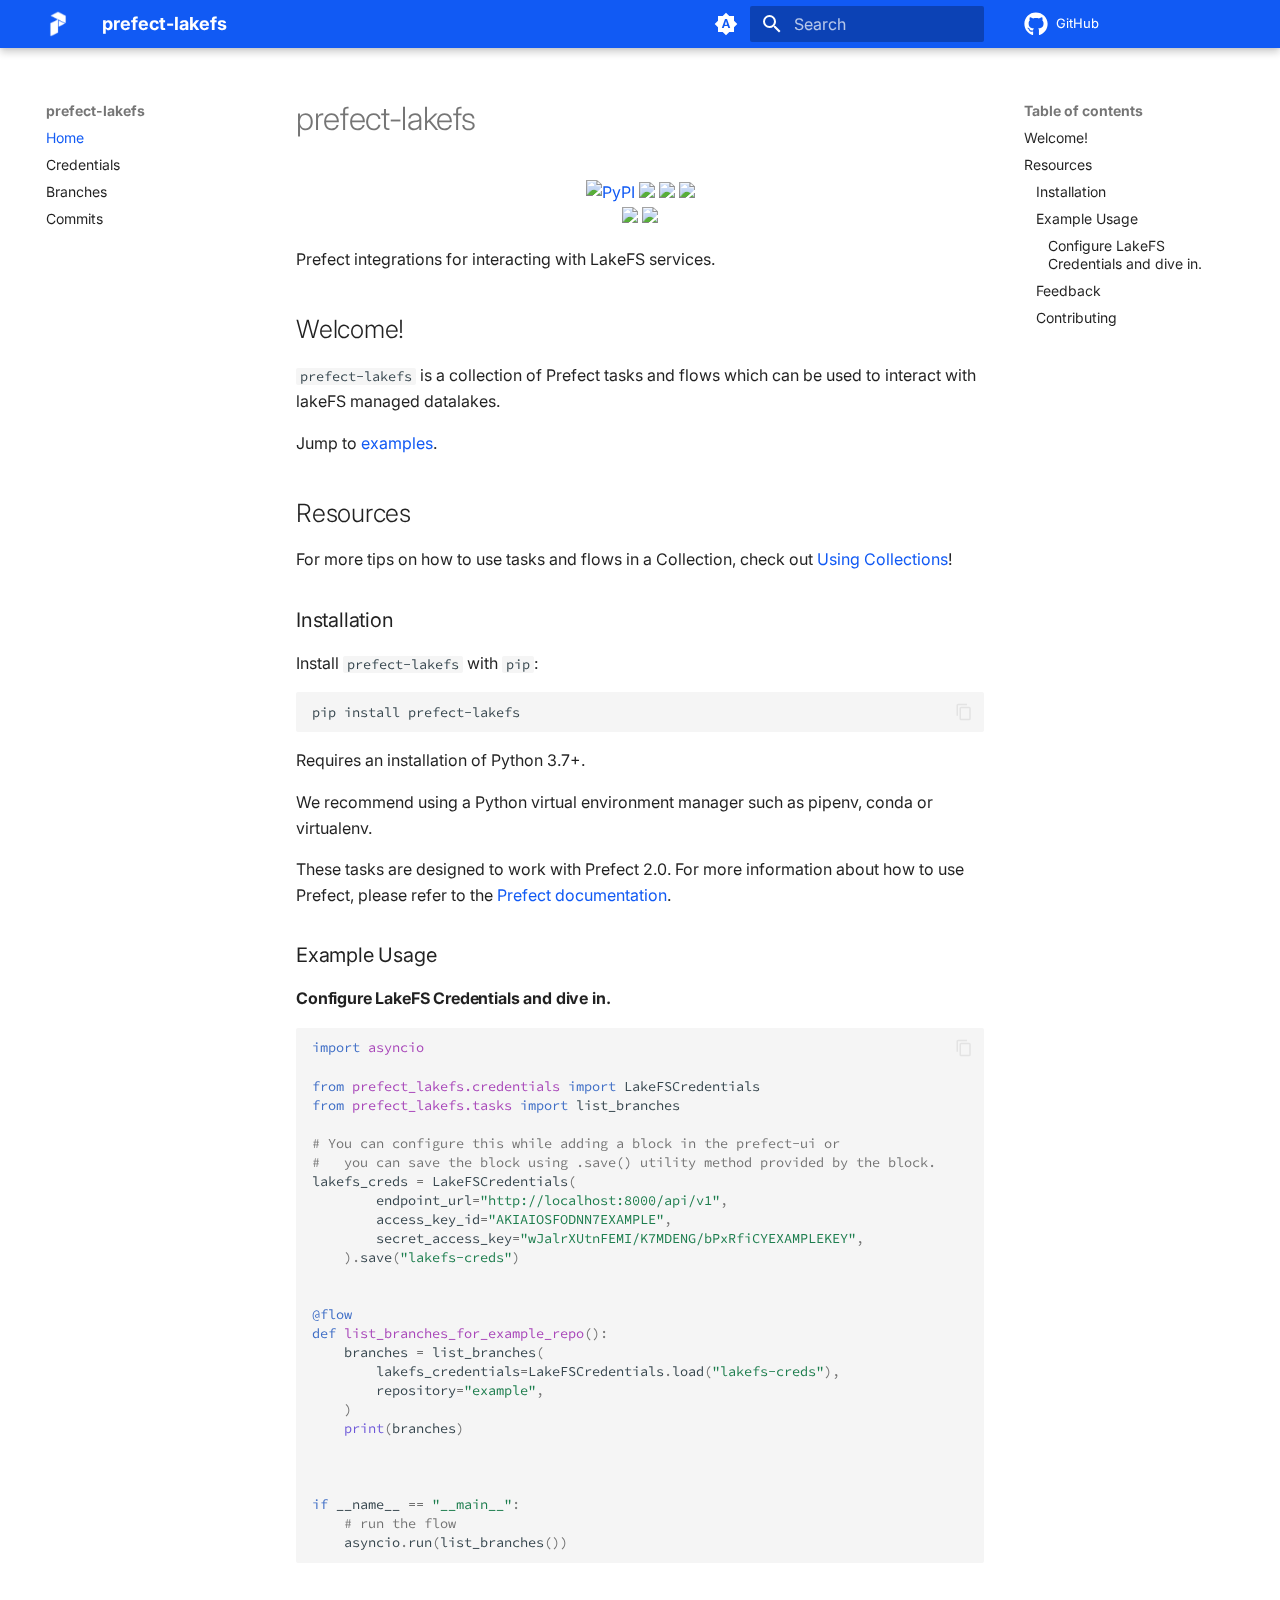
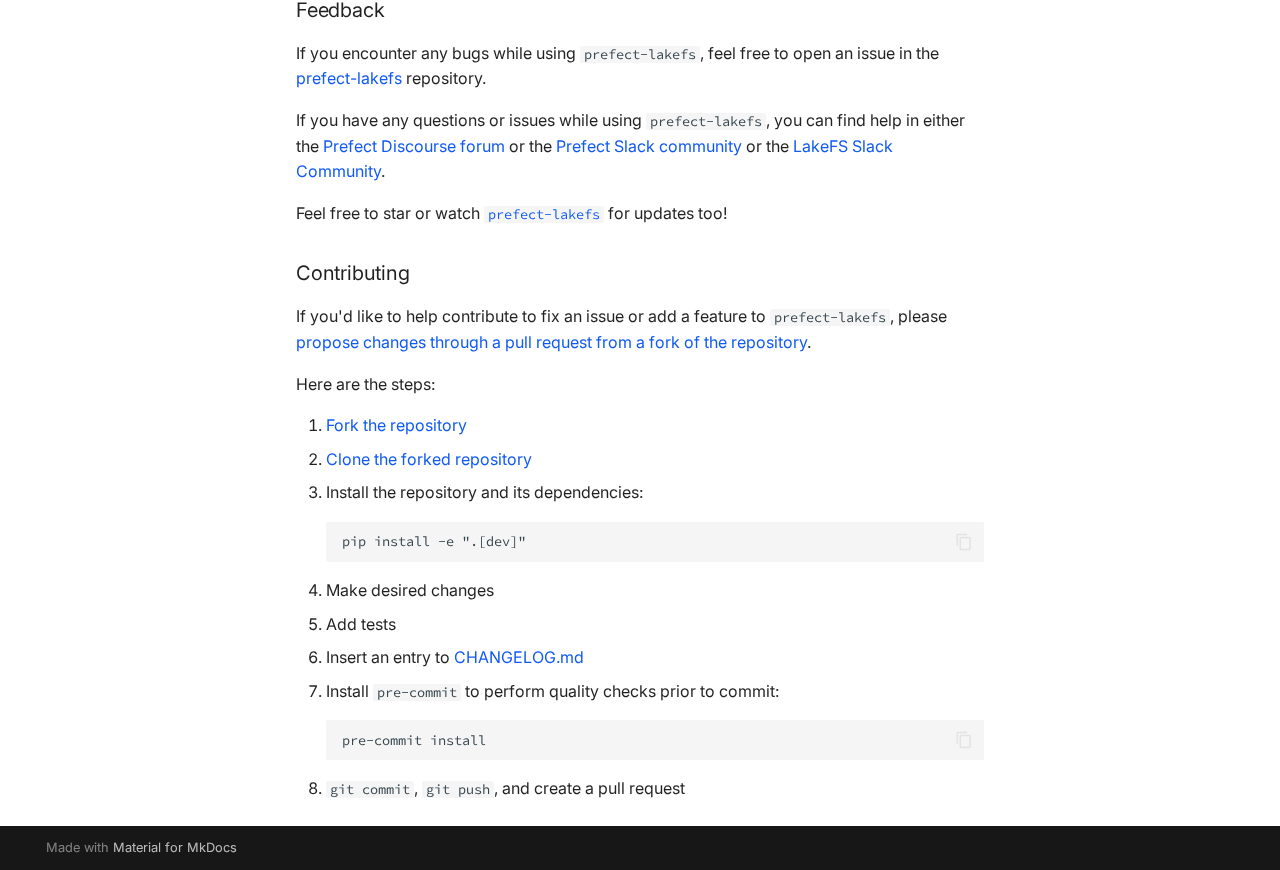
==== commit a6a9a365: "Deploying to docs from @ limx0/prefect-lakefs@6c804949686c490926314c69503f8d51db490b0c 🚀" ====
--- a/index.html
+++ b/index.html
@@ -15,7 +15,7 @@
         <link rel="next" href="credentials/">
       
       <link rel="icon" href="img/favicon.ico">
-      <meta name="generator" content="mkdocs-1.4.3, mkdocs-material-9.1.11">
+      <meta name="generator" content="mkdocs-1.4.3, mkdocs-material-9.1.19">
     
     
       
@@ -23,10 +23,10 @@
       
     
     
-      <link rel="stylesheet" href="assets/stylesheets/main.85bb2934.min.css">
-      
-        
-        <link rel="stylesheet" href="assets/stylesheets/palette.a6bdf11c.min.css">
+      <link rel="stylesheet" href="assets/stylesheets/main.eebd395e.min.css">
+      
+        
+        <link rel="stylesheet" href="assets/stylesheets/palette.ecc896b0.min.css">
       
       
 
@@ -381,6 +381,21 @@
     <li class="md-nav__item">
       <a href="branches/" class="md-nav__link">
         Branches
+      </a>
+    </li>
+  
+
+    
+      
+      
+      
+
+  
+  
+  
+    <li class="md-nav__item">
+      <a href="commits/" class="md-nav__link">
+        Commits
       </a>
     </li>
   
@@ -530,7 +545,7 @@
 <span class="kn">from</span> <span class="nn">prefect_lakefs.credentials</span> <span class="kn">import</span> <span class="n">LakeFSCredentials</span>
 <span class="kn">from</span> <span class="nn">prefect_lakefs.tasks</span> <span class="kn">import</span> <span class="n">list_branches</span>
 
-<span class="c1"># You can configure this while adding a block in the prefect-ui or </span>
+<span class="c1"># You can configure this while adding a block in the prefect-ui or</span>
 <span class="c1">#   you can save the block using .save() utility method provided by the block.</span>
 <span class="n">lakefs_creds</span> <span class="o">=</span> <span class="n">LakeFSCredentials</span><span class="p">(</span>
         <span class="n">endpoint_url</span><span class="o">=</span><span class="s2">&quot;http://localhost:8000/api/v1&quot;</span><span class="p">,</span>
@@ -611,10 +626,10 @@
       <div class="md-dialog__inner md-typeset"></div>
     </div>
     
-    <script id="__config" type="application/json">{"base": ".", "features": ["content.code.copy", "content.code.annotate"], "search": "assets/javascripts/workers/search.208ed371.min.js", "translations": {"clipboard.copied": "Copied to clipboard", "clipboard.copy": "Copy to clipboard", "search.result.more.one": "1 more on this page", "search.result.more.other": "# more on this page", "search.result.none": "No matching documents", "search.result.one": "1 matching document", "search.result.other": "# matching documents", "search.result.placeholder": "Type to start searching", "search.result.term.missing": "Missing", "select.version": "Select version"}}</script>
-    
-    
-      <script src="assets/javascripts/bundle.fac441b0.min.js"></script>
+    <script id="__config" type="application/json">{"base": ".", "features": ["content.code.copy", "content.code.annotate"], "search": "assets/javascripts/workers/search.74e28a9f.min.js", "translations": {"clipboard.copied": "Copied to clipboard", "clipboard.copy": "Copy to clipboard", "search.result.more.one": "1 more on this page", "search.result.more.other": "# more on this page", "search.result.none": "No matching documents", "search.result.one": "1 matching document", "search.result.other": "# matching documents", "search.result.placeholder": "Type to start searching", "search.result.term.missing": "Missing", "select.version": "Select version"}}</script>
+    
+    
+      <script src="assets/javascripts/bundle.220ee61c.min.js"></script>
       
     
   </body>
--- a/assets/stylesheets/main.eebd395e.min.css
+++ b/assets/stylesheets/main.eebd395e.min.css
@@ -0,0 +1 @@
+@charset "UTF-8";html{-webkit-text-size-adjust:none;-moz-text-size-adjust:none;text-size-adjust:none;box-sizing:border-box}*,:after,:before{box-sizing:inherit}@media (prefers-reduced-motion){*,:after,:before{transition:none!important}}body{margin:0}a,button,input,label{-webkit-tap-highlight-color:transparent}a{color:inherit;text-decoration:none}hr{border:0;box-sizing:initial;display:block;height:.05rem;overflow:visible;padding:0}small{font-size:80%}sub,sup{line-height:1em}img{border-style:none}table{border-collapse:initial;border-spacing:0}td,th{font-weight:400;vertical-align:top}button{background:#0000;border:0;font-family:inherit;font-size:inherit;margin:0;padding:0}input{border:0;outline:none}:root{--md-primary-fg-color:#4051b5;--md-primary-fg-color--light:#5d6cc0;--md-primary-fg-color--dark:#303fa1;--md-primary-bg-color:#fff;--md-primary-bg-color--light:#ffffffb3;--md-accent-fg-color:#526cfe;--md-accent-fg-color--transparent:#526cfe1a;--md-accent-bg-color:#fff;--md-accent-bg-color--light:#ffffffb3}[data-md-color-scheme=default]{color-scheme:light}[data-md-color-scheme=default] img[src$="#gh-dark-mode-only"],[data-md-color-scheme=default] img[src$="#only-dark"]{display:none}:root,[data-md-color-scheme=default]{--md-default-fg-color:#000000de;--md-default-fg-color--light:#0000008a;--md-default-fg-color--lighter:#00000052;--md-default-fg-color--lightest:#00000012;--md-default-bg-color:#fff;--md-default-bg-color--light:#ffffffb3;--md-default-bg-color--lighter:#ffffff4d;--md-default-bg-color--lightest:#ffffff1f;--md-code-fg-color:#36464e;--md-code-bg-color:#f5f5f5;--md-code-hl-color:#ffff0080;--md-code-hl-number-color:#d52a2a;--md-code-hl-special-color:#db1457;--md-code-hl-function-color:#a846b9;--md-code-hl-constant-color:#6e59d9;--md-code-hl-keyword-color:#3f6ec6;--md-code-hl-string-color:#1c7d4d;--md-code-hl-name-color:var(--md-code-fg-color);--md-code-hl-operator-color:var(--md-default-fg-color--light);--md-code-hl-punctuation-color:var(--md-default-fg-color--light);--md-code-hl-comment-color:var(--md-default-fg-color--light);--md-code-hl-generic-color:var(--md-default-fg-color--light);--md-code-hl-variable-color:var(--md-default-fg-color--light);--md-typeset-color:var(--md-default-fg-color);--md-typeset-a-color:var(--md-primary-fg-color);--md-typeset-mark-color:#ffff0080;--md-typeset-del-color:#f5503d26;--md-typeset-ins-color:#0bd57026;--md-typeset-kbd-color:#fafafa;--md-typeset-kbd-accent-color:#fff;--md-typeset-kbd-border-color:#b8b8b8;--md-typeset-table-color:#0000001f;--md-typeset-table-color--light:rgba(0,0,0,.035);--md-admonition-fg-color:var(--md-default-fg-color);--md-admonition-bg-color:var(--md-default-bg-color);--md-warning-fg-color:#000000de;--md-warning-bg-color:#ff9;--md-footer-fg-color:#fff;--md-footer-fg-color--light:#ffffffb3;--md-footer-fg-color--lighter:#ffffff73;--md-footer-bg-color:#000000de;--md-footer-bg-color--dark:#00000052;--md-shadow-z1:0 0.2rem 0.5rem #0000000d,0 0 0.05rem #0000001a;--md-shadow-z2:0 0.2rem 0.5rem #0000001a,0 0 0.05rem #00000040;--md-shadow-z3:0 0.2rem 0.5rem #0003,0 0 0.05rem #00000059}.md-icon svg{fill:currentcolor;display:block;height:1.2rem;width:1.2rem}body{-webkit-font-smoothing:antialiased;-moz-osx-font-smoothing:grayscale;--md-text-font-family:var(--md-text-font,_),-apple-system,BlinkMacSystemFont,Helvetica,Arial,sans-serif;--md-code-font-family:var(--md-code-font,_),SFMono-Regular,Consolas,Menlo,monospace}aside,body,input{font-feature-settings:"kern","liga";color:var(--md-typeset-color);font-family:var(--md-text-font-family)}code,kbd,pre{font-feature-settings:"kern";font-family:var(--md-code-font-family)}:root{--md-typeset-table-sort-icon:url('data:image/svg+xml;charset=utf-8,<svg xmlns="http://www.w3.org/2000/svg" viewBox="0 0 24 24"><path d="m18 21-4-4h3V7h-3l4-4 4 4h-3v10h3M2 19v-2h10v2M2 13v-2h7v2M2 7V5h4v2H2Z"/></svg>');--md-typeset-table-sort-icon--asc:url('data:image/svg+xml;charset=utf-8,<svg xmlns="http://www.w3.org/2000/svg" viewBox="0 0 24 24"><path d="M19 17h3l-4 4-4-4h3V3h2M2 17h10v2H2M6 5v2H2V5m0 6h7v2H2v-2Z"/></svg>');--md-typeset-table-sort-icon--desc:url('data:image/svg+xml;charset=utf-8,<svg xmlns="http://www.w3.org/2000/svg" viewBox="0 0 24 24"><path d="M19 7h3l-4-4-4 4h3v14h2M2 17h10v2H2M6 5v2H2V5m0 6h7v2H2v-2Z"/></svg>')}.md-typeset{-webkit-print-color-adjust:exact;color-adjust:exact;font-size:.8rem;line-height:1.6}@media print{.md-typeset{font-size:.68rem}}.md-typeset blockquote,.md-typeset dl,.md-typeset figure,.md-typeset ol,.md-typeset pre,.md-typeset ul{margin-bottom:1em;margin-top:1em}.md-typeset h1{color:var(--md-default-fg-color--light);font-size:2em;line-height:1.3;margin:0 0 1.25em}.md-typeset h1,.md-typeset h2{font-weight:300;letter-spacing:-.01em}.md-typeset h2{font-size:1.5625em;line-height:1.4;margin:1.6em 0 .64em}.md-typeset h3{font-size:1.25em;font-weight:400;letter-spacing:-.01em;line-height:1.5;margin:1.6em 0 .8em}.md-typeset h2+h3{margin-top:.8em}.md-typeset h4{font-weight:700;letter-spacing:-.01em;margin:1em 0}.md-typeset h5,.md-typeset h6{color:var(--md-default-fg-color--light);font-size:.8em;font-weight:700;letter-spacing:-.01em;margin:1.25em 0}.md-typeset h5{text-transform:uppercase}.md-typeset hr{border-bottom:.05rem solid var(--md-default-fg-color--lightest);display:flow-root;margin:1.5em 0}.md-typeset a{color:var(--md-typeset-a-color);word-break:break-word}.md-typeset a,.md-typeset a:before{transition:color 125ms}.md-typeset a:focus,.md-typeset a:hover{color:var(--md-accent-fg-color)}.md-typeset a:focus code,.md-typeset a:hover code{background-color:var(--md-accent-fg-color--transparent)}.md-typeset a code{color:currentcolor;transition:background-color 125ms}.md-typeset a.focus-visible{outline-color:var(--md-accent-fg-color);outline-offset:.2rem}.md-typeset code,.md-typeset kbd,.md-typeset pre{color:var(--md-code-fg-color);direction:ltr;font-variant-ligatures:none}@media print{.md-typeset code,.md-typeset kbd,.md-typeset pre{white-space:pre-wrap}}.md-typeset code{background-color:var(--md-code-bg-color);border-radius:.1rem;-webkit-box-decoration-break:clone;box-decoration-break:clone;font-size:.85em;padding:0 .2941176471em;word-break:break-word}.md-typeset code:not(.focus-visible){-webkit-tap-highlight-color:transparent;outline:none}.md-typeset pre{display:flow-root;line-height:1.4;position:relative}.md-typeset pre>code{-webkit-box-decoration-break:slice;box-decoration-break:slice;box-shadow:none;display:block;margin:0;outline-color:var(--md-accent-fg-color);overflow:auto;padding:.7720588235em 1.1764705882em;scrollbar-color:var(--md-default-fg-color--lighter) #0000;scrollbar-width:thin;touch-action:auto;word-break:normal}.md-typeset pre>code:hover{scrollbar-color:var(--md-accent-fg-color) #0000}.md-typeset pre>code::-webkit-scrollbar{height:.2rem;width:.2rem}.md-typeset pre>code::-webkit-scrollbar-thumb{background-color:var(--md-default-fg-color--lighter)}.md-typeset pre>code::-webkit-scrollbar-thumb:hover{background-color:var(--md-accent-fg-color)}.md-typeset kbd{background-color:var(--md-typeset-kbd-color);border-radius:.1rem;box-shadow:0 .1rem 0 .05rem var(--md-typeset-kbd-border-color),0 .1rem 0 var(--md-typeset-kbd-border-color),0 -.1rem .2rem var(--md-typeset-kbd-accent-color) inset;color:var(--md-default-fg-color);display:inline-block;font-size:.75em;padding:0 .6666666667em;vertical-align:text-top;word-break:break-word}.md-typeset mark{background-color:var(--md-typeset-mark-color);-webkit-box-decoration-break:clone;box-decoration-break:clone;color:inherit;word-break:break-word}.md-typeset abbr{border-bottom:.05rem dotted var(--md-default-fg-color--light);cursor:help;text-decoration:none}@media (hover:none){.md-typeset abbr[title]:focus:after,.md-typeset abbr[title]:hover:after{background-color:var(--md-default-fg-color);border-radius:.1rem;box-shadow:var(--md-shadow-z3);color:var(--md-default-bg-color);content:attr(title);font-size:.7rem;left:.8rem;margin-top:2em;padding:.2rem .3rem;position:absolute;right:.8rem}}.md-typeset small{opacity:.75}[dir=ltr] .md-typeset sub,[dir=ltr] .md-typeset sup{margin-left:.078125em}[dir=rtl] .md-typeset sub,[dir=rtl] .md-typeset sup{margin-right:.078125em}[dir=ltr] .md-typeset blockquote{padding-left:.6rem}[dir=rtl] .md-typeset blockquote{padding-right:.6rem}[dir=ltr] .md-typeset blockquote{border-left:.2rem solid var(--md-default-fg-color--lighter)}[dir=rtl] .md-typeset blockquote{border-right:.2rem solid var(--md-default-fg-color--lighter)}.md-typeset blockquote{color:var(--md-default-fg-color--light);margin-left:0;margin-right:0}.md-typeset ul{list-style-type:disc}[dir=ltr] .md-typeset ol,[dir=ltr] .md-typeset ul{margin-left:.625em}[dir=rtl] .md-typeset ol,[dir=rtl] .md-typeset ul{margin-right:.625em}.md-typeset ol,.md-typeset ul{padding:0}.md-typeset ol:not([hidden]),.md-typeset ul:not([hidden]){display:flow-root}.md-typeset ol ol,.md-typeset ul ol{list-style-type:lower-alpha}.md-typeset ol ol ol,.md-typeset ul ol ol{list-style-type:lower-roman}[dir=ltr] .md-typeset ol li,[dir=ltr] .md-typeset ul li{margin-left:1.25em}[dir=rtl] .md-typeset ol li,[dir=rtl] .md-typeset ul li{margin-right:1.25em}.md-typeset ol li,.md-typeset ul li{margin-bottom:.5em}.md-typeset ol li blockquote,.md-typeset ol li p,.md-typeset ul li blockquote,.md-typeset ul li p{margin:.5em 0}.md-typeset ol li:last-child,.md-typeset ul li:last-child{margin-bottom:0}[dir=ltr] .md-typeset ol li ol,[dir=ltr] .md-typeset ol li ul,[dir=ltr] .md-typeset ul li ol,[dir=ltr] .md-typeset ul li ul{margin-left:.625em}[dir=rtl] .md-typeset ol li ol,[dir=rtl] .md-typeset ol li ul,[dir=rtl] .md-typeset ul li ol,[dir=rtl] .md-typeset ul li ul{margin-right:.625em}.md-typeset ol li ol,.md-typeset ol li ul,.md-typeset ul li ol,.md-typeset ul li ul{margin-bottom:.5em;margin-top:.5em}[dir=ltr] .md-typeset dd{margin-left:1.875em}[dir=rtl] .md-typeset dd{margin-right:1.875em}.md-typeset dd{margin-bottom:1.5em;margin-top:1em}.md-typeset img,.md-typeset svg,.md-typeset video{height:auto;max-width:100%}.md-typeset img[align=left]{margin:1em 1em 1em 0}.md-typeset img[align=right]{margin:1em 0 1em 1em}.md-typeset img[align]:only-child{margin-top:0}.md-typeset figure{display:flow-root;margin:1em auto;max-width:100%;text-align:center;width:-webkit-fit-content;width:-moz-fit-content;width:fit-content}.md-typeset figure img{display:block}.md-typeset figcaption{font-style:italic;margin:1em auto;max-width:24rem}.md-typeset iframe{max-width:100%}.md-typeset table:not([class]){background-color:var(--md-default-bg-color);border:.05rem solid var(--md-typeset-table-color);border-radius:.1rem;display:inline-block;font-size:.64rem;max-width:100%;overflow:auto;touch-action:auto}@media print{.md-typeset table:not([class]){display:table}}.md-typeset table:not([class])+*{margin-top:1.5em}.md-typeset table:not([class]) td>:first-child,.md-typeset table:not([class]) th>:first-child{margin-top:0}.md-typeset table:not([class]) td>:last-child,.md-typeset table:not([class]) th>:last-child{margin-bottom:0}.md-typeset table:not([class]) td:not([align]),.md-typeset table:not([class]) th:not([align]){text-align:left}[dir=rtl] .md-typeset table:not([class]) td:not([align]),[dir=rtl] .md-typeset table:not([class]) th:not([align]){text-align:right}.md-typeset table:not([class]) th{font-weight:700;min-width:5rem;padding:.9375em 1.25em;vertical-align:top}.md-typeset table:not([class]) td{border-top:.05rem solid var(--md-typeset-table-color);padding:.9375em 1.25em;vertical-align:top}.md-typeset table:not([class]) tbody tr{transition:background-color 125ms}.md-typeset table:not([class]) tbody tr:hover{background-color:var(--md-typeset-table-color--light);box-shadow:0 .05rem 0 var(--md-default-bg-color) inset}.md-typeset table:not([class]) a{word-break:normal}.md-typeset table th[role=columnheader]{cursor:pointer}[dir=ltr] .md-typeset table th[role=columnheader]:after{margin-left:.5em}[dir=rtl] .md-typeset table th[role=columnheader]:after{margin-right:.5em}.md-typeset table th[role=columnheader]:after{content:"";display:inline-block;height:1.2em;-webkit-mask-image:var(--md-typeset-table-sort-icon);mask-image:var(--md-typeset-table-sort-icon);-webkit-mask-repeat:no-repeat;mask-repeat:no-repeat;-webkit-mask-size:contain;mask-size:contain;transition:background-color 125ms;vertical-align:text-bottom;width:1.2em}.md-typeset table th[role=columnheader]:hover:after{background-color:var(--md-default-fg-color--lighter)}.md-typeset table th[role=columnheader][aria-sort=ascending]:after{background-color:var(--md-default-fg-color--light);-webkit-mask-image:var(--md-typeset-table-sort-icon--asc);mask-image:var(--md-typeset-table-sort-icon--asc)}.md-typeset table th[role=columnheader][aria-sort=descending]:after{background-color:var(--md-default-fg-color--light);-webkit-mask-image:var(--md-typeset-table-sort-icon--desc);mask-image:var(--md-typeset-table-sort-icon--desc)}.md-typeset__scrollwrap{margin:1em -.8rem;overflow-x:auto;touch-action:auto}.md-typeset__table{display:inline-block;margin-bottom:.5em;padding:0 .8rem}@media print{.md-typeset__table{display:block}}html .md-typeset__table table{display:table;margin:0;overflow:hidden;width:100%}@media screen and (max-width:44.9375em){.md-content__inner>pre{margin:1em -.8rem}.md-content__inner>pre code{border-radius:0}}.md-banner{background-color:var(--md-footer-bg-color);color:var(--md-footer-fg-color);overflow:auto}@media print{.md-banner{display:none}}.md-banner--warning{background-color:var(--md-warning-bg-color);color:var(--md-warning-fg-color)}.md-banner__inner{font-size:.7rem;margin:.6rem auto;padding:0 .8rem}[dir=ltr] .md-banner__button{float:right}[dir=rtl] .md-banner__button{float:left}.md-banner__button{color:inherit;cursor:pointer;transition:opacity .25s}.md-banner__button:hover{opacity:.7}html{font-size:125%;height:100%;overflow-x:hidden}@media screen and (min-width:100em){html{font-size:137.5%}}@media screen and (min-width:125em){html{font-size:150%}}body{background-color:var(--md-default-bg-color);display:flex;flex-direction:column;font-size:.5rem;min-height:100%;position:relative;width:100%}@media print{body{display:block}}@media screen and (max-width:59.9375em){body[data-md-scrolllock]{position:fixed}}.md-grid{margin-left:auto;margin-right:auto;max-width:61rem}.md-container{display:flex;flex-direction:column;flex-grow:1}@media print{.md-container{display:block}}.md-main{flex-grow:1}.md-main__inner{display:flex;height:100%;margin-top:1.5rem}.md-ellipsis{overflow:hidden;text-overflow:ellipsis}.md-toggle{display:none}.md-option{height:0;opacity:0;position:absolute;width:0}.md-option:checked+label:not([hidden]){display:block}.md-option.focus-visible+label{outline-color:var(--md-accent-fg-color);outline-style:auto}.md-skip{background-color:var(--md-default-fg-color);border-radius:.1rem;color:var(--md-default-bg-color);font-size:.64rem;margin:.5rem;opacity:0;outline-color:var(--md-accent-fg-color);padding:.3rem .5rem;position:fixed;transform:translateY(.4rem);z-index:-1}.md-skip:focus{opacity:1;transform:translateY(0);transition:transform .25s cubic-bezier(.4,0,.2,1),opacity 175ms 75ms;z-index:10}@page{margin:25mm}:root{--md-clipboard-icon:url('data:image/svg+xml;charset=utf-8,<svg xmlns="http://www.w3.org/2000/svg" viewBox="0 0 24 24"><path d="M19 21H8V7h11m0-2H8a2 2 0 0 0-2 2v14a2 2 0 0 0 2 2h11a2 2 0 0 0 2-2V7a2 2 0 0 0-2-2m-3-4H4a2 2 0 0 0-2 2v14h2V3h12V1Z"/></svg>')}.md-clipboard{border-radius:.1rem;color:var(--md-default-fg-color--lightest);cursor:pointer;height:1.5em;outline-color:var(--md-accent-fg-color);outline-offset:.1rem;position:absolute;right:.5em;top:.5em;transition:color .25s;width:1.5em;z-index:1}@media print{.md-clipboard{display:none}}.md-clipboard:not(.focus-visible){-webkit-tap-highlight-color:transparent;outline:none}:hover>.md-clipboard{color:var(--md-default-fg-color--light)}.md-clipboard:focus,.md-clipboard:hover{color:var(--md-accent-fg-color)}.md-clipboard:after{background-color:currentcolor;content:"";display:block;height:1.125em;margin:0 auto;-webkit-mask-image:var(--md-clipboard-icon);mask-image:var(--md-clipboard-icon);-webkit-mask-position:center;mask-position:center;-webkit-mask-repeat:no-repeat;mask-repeat:no-repeat;-webkit-mask-size:contain;mask-size:contain;width:1.125em}.md-clipboard--inline{cursor:pointer}.md-clipboard--inline code{transition:color .25s,background-color .25s}.md-clipboard--inline:focus code,.md-clipboard--inline:hover code{background-color:var(--md-accent-fg-color--transparent);color:var(--md-accent-fg-color)}@keyframes consent{0%{opacity:0;transform:translateY(100%)}to{opacity:1;transform:translateY(0)}}@keyframes overlay{0%{opacity:0}to{opacity:1}}.md-consent__overlay{animation:overlay .25s both;-webkit-backdrop-filter:blur(.1rem);backdrop-filter:blur(.1rem);background-color:#0000008a;height:100%;opacity:1;position:fixed;top:0;width:100%;z-index:5}.md-consent__inner{animation:consent .5s cubic-bezier(.1,.7,.1,1) both;background-color:var(--md-default-bg-color);border:0;border-radius:.1rem;bottom:0;box-shadow:0 0 .2rem #0000001a,0 .2rem .4rem #0003;max-height:100%;overflow:auto;padding:0;position:fixed;width:100%;z-index:5}.md-consent__form{padding:.8rem}.md-consent__settings{display:none;margin:1em 0}input:checked+.md-consent__settings{display:block}.md-consent__controls{margin-bottom:.8rem}.md-typeset .md-consent__controls .md-button{display:inline}@media screen and (max-width:44.9375em){.md-typeset .md-consent__controls .md-button{display:block;margin-top:.4rem;text-align:center;width:100%}}.md-consent label{cursor:pointer}.md-content{flex-grow:1;min-width:0}.md-content__inner{margin:0 .8rem 1.2rem;padding-top:.6rem}@media screen and (min-width:76.25em){[dir=ltr] .md-sidebar--primary:not([hidden])~.md-content>.md-content__inner{margin-left:1.2rem}[dir=ltr] .md-sidebar--secondary:not([hidden])~.md-content>.md-content__inner,[dir=rtl] .md-sidebar--primary:not([hidden])~.md-content>.md-content__inner{margin-right:1.2rem}[dir=rtl] .md-sidebar--secondary:not([hidden])~.md-content>.md-content__inner{margin-left:1.2rem}}.md-content__inner:before{content:"";display:block;height:.4rem}.md-content__inner>:last-child{margin-bottom:0}[dir=ltr] .md-content__button{float:right}[dir=rtl] .md-content__button{float:left}[dir=ltr] .md-content__button{margin-left:.4rem}[dir=rtl] .md-content__button{margin-right:.4rem}.md-content__button{margin:.4rem 0;padding:0}@media print{.md-content__button{display:none}}.md-typeset .md-content__button{color:var(--md-default-fg-color--lighter)}.md-content__button svg{display:inline;vertical-align:top}[dir=rtl] .md-content__button svg{transform:scaleX(-1)}[dir=ltr] .md-dialog{right:.8rem}[dir=rtl] .md-dialog{left:.8rem}.md-dialog{background-color:var(--md-default-fg-color);border-radius:.1rem;bottom:.8rem;box-shadow:var(--md-shadow-z3);min-width:11.1rem;opacity:0;padding:.4rem .6rem;pointer-events:none;position:fixed;transform:translateY(100%);transition:transform 0ms .4s,opacity .4s;z-index:4}@media print{.md-dialog{display:none}}.md-dialog--active{opacity:1;pointer-events:auto;transform:translateY(0);transition:transform .4s cubic-bezier(.075,.85,.175,1),opacity .4s}.md-dialog__inner{color:var(--md-default-bg-color);font-size:.7rem}.md-feedback{margin:2em 0 1em;text-align:center}.md-feedback fieldset{border:none;margin:0;padding:0}.md-feedback__title{font-weight:700;margin:1em auto}.md-feedback__inner{position:relative}.md-feedback__list{align-content:baseline;display:flex;flex-wrap:wrap;justify-content:center;position:relative}.md-feedback__list:hover .md-icon:not(:disabled){color:var(--md-default-fg-color--lighter)}:disabled .md-feedback__list{min-height:1.8rem}.md-feedback__icon{color:var(--md-default-fg-color--light);cursor:pointer;flex-shrink:0;margin:0 .1rem;transition:color 125ms}.md-feedback__icon:not(:disabled).md-icon:hover{color:var(--md-accent-fg-color)}.md-feedback__icon:disabled{color:var(--md-default-fg-color--lightest);pointer-events:none}.md-feedback__note{opacity:0;position:relative;transform:translateY(.4rem);transition:transform .4s cubic-bezier(.1,.7,.1,1),opacity .15s}.md-feedback__note>*{margin:0 auto;max-width:16rem}:disabled .md-feedback__note{opacity:1;transform:translateY(0)}.md-footer{background-color:var(--md-footer-bg-color);color:var(--md-footer-fg-color)}@media print{.md-footer{display:none}}.md-footer__inner{justify-content:space-between;overflow:auto;padding:.2rem}.md-footer__inner:not([hidden]){display:flex}.md-footer__link{align-items:end;display:flex;flex-grow:0.01;margin-bottom:.4rem;margin-top:1rem;max-width:100%;outline-color:var(--md-accent-fg-color);overflow:hidden;transition:opacity .25s}.md-footer__link:focus,.md-footer__link:hover{opacity:.7}[dir=rtl] .md-footer__link svg{transform:scaleX(-1)}@media screen and (max-width:44.9375em){.md-footer__link--prev{flex-shrink:0}.md-footer__link--prev .md-footer__title{display:none}}[dir=ltr] .md-footer__link--next{margin-left:auto}[dir=rtl] .md-footer__link--next{margin-right:auto}.md-footer__link--next{text-align:right}[dir=rtl] .md-footer__link--next{text-align:left}.md-footer__title{flex-grow:1;font-size:.9rem;margin-bottom:.7rem;max-width:calc(100% - 2.4rem);padding:0 1rem;white-space:nowrap}.md-footer__button{margin:.2rem;padding:.4rem}.md-footer__direction{font-size:.64rem;opacity:.7}.md-footer-meta{background-color:var(--md-footer-bg-color--dark)}.md-footer-meta__inner{display:flex;flex-wrap:wrap;justify-content:space-between;padding:.2rem}html .md-footer-meta.md-typeset a{color:var(--md-footer-fg-color--light)}html .md-footer-meta.md-typeset a:focus,html .md-footer-meta.md-typeset a:hover{color:var(--md-footer-fg-color)}.md-copyright{color:var(--md-footer-fg-color--lighter);font-size:.64rem;margin:auto .6rem;padding:.4rem 0;width:100%}@media screen and (min-width:45em){.md-copyright{width:auto}}.md-copyright__highlight{color:var(--md-footer-fg-color--light)}.md-social{margin:0 .4rem;padding:.2rem 0 .6rem}@media screen and (min-width:45em){.md-social{padding:.6rem 0}}.md-social__link{display:inline-block;height:1.6rem;text-align:center;width:1.6rem}.md-social__link:before{line-height:1.9}.md-social__link svg{fill:currentcolor;max-height:.8rem;vertical-align:-25%}.md-typeset .md-button{border:.1rem solid;border-radius:.1rem;color:var(--md-primary-fg-color);cursor:pointer;display:inline-block;font-weight:700;padding:.625em 2em;transition:color 125ms,background-color 125ms,border-color 125ms}.md-typeset .md-button--primary{background-color:var(--md-primary-fg-color);border-color:var(--md-primary-fg-color);color:var(--md-primary-bg-color)}.md-typeset .md-button:focus,.md-typeset .md-button:hover{background-color:var(--md-accent-fg-color);border-color:var(--md-accent-fg-color);color:var(--md-accent-bg-color)}[dir=ltr] .md-typeset .md-input{border-top-left-radius:.1rem}[dir=ltr] .md-typeset .md-input,[dir=rtl] .md-typeset .md-input{border-top-right-radius:.1rem}[dir=rtl] .md-typeset .md-input{border-top-left-radius:.1rem}.md-typeset .md-input{border-bottom:.1rem solid var(--md-default-fg-color--lighter);box-shadow:var(--md-shadow-z1);font-size:.8rem;height:1.8rem;padding:0 .6rem;transition:border .25s,box-shadow .25s}.md-typeset .md-input:focus,.md-typeset .md-input:hover{border-bottom-color:var(--md-accent-fg-color);box-shadow:var(--md-shadow-z2)}.md-typeset .md-input--stretch{width:100%}.md-header{background-color:var(--md-primary-fg-color);box-shadow:0 0 .2rem #0000,0 .2rem .4rem #0000;color:var(--md-primary-bg-color);display:block;left:0;position:sticky;right:0;top:0;z-index:4}@media print{.md-header{display:none}}.md-header[hidden]{transform:translateY(-100%);transition:transform .25s cubic-bezier(.8,0,.6,1),box-shadow .25s}.md-header--shadow{box-shadow:0 0 .2rem #0000001a,0 .2rem .4rem #0003;transition:transform .25s cubic-bezier(.1,.7,.1,1),box-shadow .25s}.md-header__inner{align-items:center;display:flex;padding:0 .2rem}.md-header__button{color:currentcolor;cursor:pointer;margin:.2rem;outline-color:var(--md-accent-fg-color);padding:.4rem;position:relative;transition:opacity .25s;vertical-align:middle;z-index:1}.md-header__button:hover{opacity:.7}.md-header__button:not([hidden]){display:inline-block}.md-header__button:not(.focus-visible){-webkit-tap-highlight-color:transparent;outline:none}.md-header__button.md-logo{margin:.2rem;padding:.4rem}@media screen and (max-width:76.1875em){.md-header__button.md-logo{display:none}}.md-header__button.md-logo img,.md-header__button.md-logo svg{fill:currentcolor;display:block;height:1.2rem;width:auto}@media screen and (min-width:60em){.md-header__button[for=__search]{display:none}}.no-js .md-header__button[for=__search]{display:none}[dir=rtl] .md-header__button[for=__search] svg{transform:scaleX(-1)}@media screen and (min-width:76.25em){.md-header__button[for=__drawer]{display:none}}.md-header__topic{display:flex;max-width:100%;position:absolute;transition:transform .4s cubic-bezier(.1,.7,.1,1),opacity .15s;white-space:nowrap}.md-header__topic+.md-header__topic{opacity:0;pointer-events:none;transform:translateX(1.25rem);transition:transform .4s cubic-bezier(1,.7,.1,.1),opacity .15s;z-index:-1}[dir=rtl] .md-header__topic+.md-header__topic{transform:translateX(-1.25rem)}.md-header__topic:first-child{font-weight:700}[dir=ltr] .md-header__title{margin-left:1rem}[dir=rtl] .md-header__title{margin-right:1rem}[dir=ltr] .md-header__title{margin-right:.4rem}[dir=rtl] .md-header__title{margin-left:.4rem}.md-header__title{flex-grow:1;font-size:.9rem;height:2.4rem;line-height:2.4rem}.md-header__title--active .md-header__topic{opacity:0;pointer-events:none;transform:translateX(-1.25rem);transition:transform .4s cubic-bezier(1,.7,.1,.1),opacity .15s;z-index:-1}[dir=rtl] .md-header__title--active .md-header__topic{transform:translateX(1.25rem)}.md-header__title--active .md-header__topic+.md-header__topic{opacity:1;pointer-events:auto;transform:translateX(0);transition:transform .4s cubic-bezier(.1,.7,.1,1),opacity .15s;z-index:0}.md-header__title>.md-header__ellipsis{height:100%;position:relative;width:100%}.md-header__option{display:flex;flex-shrink:0;max-width:100%;transition:max-width 0ms .25s,opacity .25s .25s;white-space:nowrap}[data-md-toggle=search]:checked~.md-header .md-header__option{max-width:0;opacity:0;transition:max-width 0ms,opacity 0ms}.md-header__source{display:none}@media screen and (min-width:60em){[dir=ltr] .md-header__source{margin-left:1rem}[dir=rtl] .md-header__source{margin-right:1rem}.md-header__source{display:block;max-width:11.7rem;width:11.7rem}}@media screen and (min-width:76.25em){[dir=ltr] .md-header__source{margin-left:1.4rem}[dir=rtl] .md-header__source{margin-right:1.4rem}}:root{--md-nav-icon--prev:url('data:image/svg+xml;charset=utf-8,<svg xmlns="http://www.w3.org/2000/svg" viewBox="0 0 24 24"><path d="M20 11v2H8l5.5 5.5-1.42 1.42L4.16 12l7.92-7.92L13.5 5.5 8 11h12Z"/></svg>');--md-nav-icon--next:url('data:image/svg+xml;charset=utf-8,<svg xmlns="http://www.w3.org/2000/svg" viewBox="0 0 24 24"><path d="M8.59 16.58 13.17 12 8.59 7.41 10 6l6 6-6 6-1.41-1.42Z"/></svg>');--md-toc-icon:url('data:image/svg+xml;charset=utf-8,<svg xmlns="http://www.w3.org/2000/svg" viewBox="0 0 24 24"><path d="M3 9h14V7H3v2m0 4h14v-2H3v2m0 4h14v-2H3v2m16 0h2v-2h-2v2m0-10v2h2V7h-2m0 6h2v-2h-2v2Z"/></svg>')}.md-nav{font-size:.7rem;line-height:1.3}.md-nav__title{color:var(--md-default-fg-color--light);display:block;font-weight:700;overflow:hidden;padding:0 .6rem;text-overflow:ellipsis}.md-nav__title .md-nav__button{display:none}.md-nav__title .md-nav__button img{height:100%;width:auto}.md-nav__title .md-nav__button.md-logo img,.md-nav__title .md-nav__button.md-logo svg{fill:currentcolor;display:block;height:2.4rem;max-width:100%;object-fit:contain;width:auto}.md-nav__list{list-style:none;margin:0;padding:0}.md-nav__item{padding:0 .6rem}[dir=ltr] .md-nav__item .md-nav__item{padding-right:0}[dir=rtl] .md-nav__item .md-nav__item{padding-left:0}.md-nav__link{align-items:center;cursor:pointer;display:flex;justify-content:space-between;margin-top:.625em;overflow:hidden;scroll-snap-align:start;text-overflow:ellipsis;transition:color 125ms}.md-nav__link--passed{color:var(--md-default-fg-color--light)}.md-nav__item .md-nav__link--active{color:var(--md-typeset-a-color)}.md-nav__item .md-nav__link--index [href]{width:100%}.md-nav__link:focus,.md-nav__link:hover{color:var(--md-accent-fg-color)}.md-nav__link.focus-visible{outline-color:var(--md-accent-fg-color);outline-offset:.2rem}.md-nav--primary .md-nav__link[for=__toc]{display:none}.md-nav--primary .md-nav__link[for=__toc] .md-icon:after{background-color:currentcolor;display:block;height:100%;-webkit-mask-image:var(--md-toc-icon);mask-image:var(--md-toc-icon);width:100%}.md-nav--primary .md-nav__link[for=__toc]~.md-nav{display:none}.md-nav__link>*{cursor:pointer;display:flex}.md-nav__icon{flex-shrink:0}.md-nav__source{display:none}@media screen and (max-width:76.1875em){.md-nav--primary,.md-nav--primary .md-nav{background-color:var(--md-default-bg-color);display:flex;flex-direction:column;height:100%;left:0;position:absolute;right:0;top:0;z-index:1}.md-nav--primary .md-nav__item,.md-nav--primary .md-nav__title{font-size:.8rem;line-height:1.5}.md-nav--primary .md-nav__title{background-color:var(--md-default-fg-color--lightest);color:var(--md-default-fg-color--light);cursor:pointer;height:5.6rem;line-height:2.4rem;padding:3rem .8rem .2rem;position:relative;white-space:nowrap}[dir=ltr] .md-nav--primary .md-nav__title .md-nav__icon{left:.4rem}[dir=rtl] .md-nav--primary .md-nav__title .md-nav__icon{right:.4rem}.md-nav--primary .md-nav__title .md-nav__icon{display:block;height:1.2rem;margin:.2rem;position:absolute;top:.4rem;width:1.2rem}.md-nav--primary .md-nav__title .md-nav__icon:after{background-color:currentcolor;content:"";display:block;height:100%;-webkit-mask-image:var(--md-nav-icon--prev);mask-image:var(--md-nav-icon--prev);-webkit-mask-position:center;mask-position:center;-webkit-mask-repeat:no-repeat;mask-repeat:no-repeat;-webkit-mask-size:contain;mask-size:contain;width:100%}.md-nav--primary .md-nav__title~.md-nav__list{background-color:var(--md-default-bg-color);box-shadow:0 .05rem 0 var(--md-default-fg-color--lightest) inset;overflow-y:auto;scroll-snap-type:y mandatory;touch-action:pan-y}.md-nav--primary .md-nav__title~.md-nav__list>:first-child{border-top:0}.md-nav--primary .md-nav__title[for=__drawer]{background-color:var(--md-primary-fg-color);color:var(--md-primary-bg-color);font-weight:700}.md-nav--primary .md-nav__title .md-logo{display:block;left:.2rem;margin:.2rem;padding:.4rem;position:absolute;right:.2rem;top:.2rem}.md-nav--primary .md-nav__list{flex:1}.md-nav--primary .md-nav__item{border-top:.05rem solid var(--md-default-fg-color--lightest);padding:0}.md-nav--primary .md-nav__item--active>.md-nav__link{color:var(--md-typeset-a-color)}.md-nav--primary .md-nav__item--active>.md-nav__link:focus,.md-nav--primary .md-nav__item--active>.md-nav__link:hover{color:var(--md-accent-fg-color)}.md-nav--primary .md-nav__link{margin-top:0;padding:.6rem .8rem}[dir=ltr] .md-nav--primary .md-nav__link .md-nav__icon{margin-right:-.2rem}[dir=rtl] .md-nav--primary .md-nav__link .md-nav__icon{margin-left:-.2rem}.md-nav--primary .md-nav__link .md-nav__icon{font-size:1.2rem;height:1.2rem;width:1.2rem}.md-nav--primary .md-nav__link .md-nav__icon:after{background-color:currentcolor;content:"";display:block;height:100%;-webkit-mask-image:var(--md-nav-icon--next);mask-image:var(--md-nav-icon--next);-webkit-mask-position:center;mask-position:center;-webkit-mask-repeat:no-repeat;mask-repeat:no-repeat;-webkit-mask-size:contain;mask-size:contain;width:100%}[dir=rtl] .md-nav--primary .md-nav__icon:after{transform:scale(-1)}.md-nav--primary .md-nav--secondary .md-nav{background-color:initial;position:static}[dir=ltr] .md-nav--primary .md-nav--secondary .md-nav .md-nav__link{padding-left:1.4rem}[dir=rtl] .md-nav--primary .md-nav--secondary .md-nav .md-nav__link{padding-right:1.4rem}[dir=ltr] .md-nav--primary .md-nav--secondary .md-nav .md-nav .md-nav__link{padding-left:2rem}[dir=rtl] .md-nav--primary .md-nav--secondary .md-nav .md-nav .md-nav__link{padding-right:2rem}[dir=ltr] .md-nav--primary .md-nav--secondary .md-nav .md-nav .md-nav .md-nav__link{padding-left:2.6rem}[dir=rtl] .md-nav--primary .md-nav--secondary .md-nav .md-nav .md-nav .md-nav__link{padding-right:2.6rem}[dir=ltr] .md-nav--primary .md-nav--secondary .md-nav .md-nav .md-nav .md-nav .md-nav__link{padding-left:3.2rem}[dir=rtl] .md-nav--primary .md-nav--secondary .md-nav .md-nav .md-nav .md-nav .md-nav__link{padding-right:3.2rem}.md-nav--secondary{background-color:initial}.md-nav__toggle~.md-nav{display:flex;opacity:0;transform:translateX(100%);transition:transform .25s cubic-bezier(.8,0,.6,1),opacity 125ms 50ms}[dir=rtl] .md-nav__toggle~.md-nav{transform:translateX(-100%)}.md-nav__toggle:checked~.md-nav{opacity:1;transform:translateX(0);transition:transform .25s cubic-bezier(.4,0,.2,1),opacity 125ms 125ms}.md-nav__toggle:checked~.md-nav>.md-nav__list{-webkit-backface-visibility:hidden;backface-visibility:hidden}}@media screen and (max-width:59.9375em){.md-nav--primary .md-nav__link[for=__toc]{display:flex}.md-nav--primary .md-nav__link[for=__toc] .md-icon:after{content:""}.md-nav--primary .md-nav__link[for=__toc]+.md-nav__link{display:none}.md-nav--primary .md-nav__link[for=__toc]~.md-nav{display:flex}.md-nav__source{background-color:var(--md-primary-fg-color--dark);color:var(--md-primary-bg-color);display:block;padding:0 .2rem}}@media screen and (min-width:60em) and (max-width:76.1875em){.md-nav--integrated .md-nav__link[for=__toc]{display:flex}.md-nav--integrated .md-nav__link[for=__toc] .md-icon:after{content:""}.md-nav--integrated .md-nav__link[for=__toc]+.md-nav__link{display:none}.md-nav--integrated .md-nav__link[for=__toc]~.md-nav{display:flex}}@media screen and (min-width:60em){.md-nav--secondary .md-nav__title{background:var(--md-default-bg-color);box-shadow:0 0 .4rem .4rem var(--md-default-bg-color);position:sticky;top:0;z-index:1}.md-nav--secondary .md-nav__title[for=__toc]{scroll-snap-align:start}.md-nav--secondary .md-nav__title .md-nav__icon{display:none}}@media screen and (min-width:76.25em){.md-nav{transition:max-height .25s cubic-bezier(.86,0,.07,1)}.md-nav--primary .md-nav__title{background:var(--md-default-bg-color);box-shadow:0 0 .4rem .4rem var(--md-default-bg-color);position:sticky;top:0;z-index:1}.md-nav--primary .md-nav__title[for=__drawer]{scroll-snap-align:start}.md-nav--primary .md-nav__title .md-nav__icon,.md-nav__toggle~.md-nav{display:none}.md-nav__toggle:checked~.md-nav,.md-nav__toggle:indeterminate~.md-nav{display:block}.md-nav__item--nested>.md-nav>.md-nav__title{display:none}.md-nav__item--section{display:block;margin:1.25em 0}.md-nav__item--section:last-child{margin-bottom:0}.md-nav__item--section>.md-nav__link{font-weight:700;pointer-events:none}.md-nav__item--section>.md-nav__link[for]{color:var(--md-default-fg-color--light)}.md-nav__item--section>.md-nav__link--index [href]{pointer-events:auto}.md-nav__item--section>.md-nav__link .md-nav__icon{display:none}.md-nav__item--section>.md-nav{display:block}.md-nav__item--section>.md-nav>.md-nav__list>.md-nav__item{padding:0}.md-nav__icon{border-radius:100%;height:.9rem;transition:background-color .25s;width:.9rem}.md-nav__icon:hover{background-color:var(--md-accent-fg-color--transparent)}.md-nav__icon:after{background-color:currentcolor;border-radius:100%;content:"";display:inline-block;height:100%;-webkit-mask-image:var(--md-nav-icon--next);mask-image:var(--md-nav-icon--next);-webkit-mask-position:center;mask-position:center;-webkit-mask-repeat:no-repeat;mask-repeat:no-repeat;-webkit-mask-size:contain;mask-size:contain;transition:transform .25s;vertical-align:-.1rem;width:100%}[dir=rtl] .md-nav__icon:after{transform:rotate(180deg)}.md-nav__item--nested .md-nav__toggle:checked~.md-nav__link .md-nav__icon:after,.md-nav__item--nested .md-nav__toggle:indeterminate~.md-nav__link .md-nav__icon:after{transform:rotate(90deg)}.md-nav--lifted>.md-nav__list>.md-nav__item,.md-nav--lifted>.md-nav__list>.md-nav__item--nested,.md-nav--lifted>.md-nav__title{display:none}.md-nav--lifted>.md-nav__list>.md-nav__item--active{display:block;padding:0}.md-nav--lifted>.md-nav__list>.md-nav__item--active>.md-nav__link{background:var(--md-default-bg-color);box-shadow:0 0 .4rem .4rem var(--md-default-bg-color);font-weight:700;margin-top:0;padding:0 .6rem;position:sticky;top:0;z-index:1}.md-nav--lifted>.md-nav__list>.md-nav__item--active>.md-nav__link:not(.md-nav__link--index){pointer-events:none}.md-nav--lifted>.md-nav__list>.md-nav__item--active>.md-nav__link .md-nav__icon{display:none}.md-nav--lifted>.md-nav__list>.md-nav__item>[for]{color:var(--md-default-fg-color--light)}.md-nav--lifted .md-nav[data-md-level="1"]{display:block}[dir=ltr] .md-nav--lifted .md-nav[data-md-level="1"]>.md-nav__list>.md-nav__item{padding-right:.6rem}[dir=rtl] .md-nav--lifted .md-nav[data-md-level="1"]>.md-nav__list>.md-nav__item{padding-left:.6rem}.md-nav--integrated>.md-nav__list>.md-nav__item--active:not(.md-nav__item--nested){padding:0 .6rem}.md-nav--integrated>.md-nav__list>.md-nav__item--active:not(.md-nav__item--nested)>.md-nav__link{padding:0}[dir=ltr] .md-nav--integrated>.md-nav__list>.md-nav__item--active .md-nav--secondary{border-left:.05rem solid var(--md-primary-fg-color)}[dir=rtl] .md-nav--integrated>.md-nav__list>.md-nav__item--active .md-nav--secondary{border-right:.05rem solid var(--md-primary-fg-color)}.md-nav--integrated>.md-nav__list>.md-nav__item--active .md-nav--secondary{display:block;margin-bottom:1.25em}.md-nav--integrated>.md-nav__list>.md-nav__item--active .md-nav--secondary>.md-nav__title{display:none}}:root{--md-search-result-icon:url('data:image/svg+xml;charset=utf-8,<svg xmlns="http://www.w3.org/2000/svg" viewBox="0 0 24 24"><path d="M14 2H6a2 2 0 0 0-2 2v16a2 2 0 0 0 2 2h7c-.41-.25-.8-.56-1.14-.9-.33-.33-.61-.7-.86-1.1H6V4h7v5h5v1.18c.71.16 1.39.43 2 .82V8l-6-6m6.31 16.9c1.33-2.11.69-4.9-1.4-6.22-2.11-1.33-4.91-.68-6.22 1.4-1.34 2.11-.69 4.89 1.4 6.22 1.46.93 3.32.93 4.79.02L22 23.39 23.39 22l-3.08-3.1m-3.81.1a2.5 2.5 0 0 1-2.5-2.5 2.5 2.5 0 0 1 2.5-2.5 2.5 2.5 0 0 1 2.5 2.5 2.5 2.5 0 0 1-2.5 2.5Z"/></svg>')}.md-search{position:relative}@media screen and (min-width:60em){.md-search{padding:.2rem 0}}.no-js .md-search{display:none}.md-search__overlay{opacity:0;z-index:1}@media screen and (max-width:59.9375em){[dir=ltr] .md-search__overlay{left:-2.2rem}[dir=rtl] .md-search__overlay{right:-2.2rem}.md-search__overlay{background-color:var(--md-default-bg-color);border-radius:1rem;height:2rem;overflow:hidden;pointer-events:none;position:absolute;top:-1rem;transform-origin:center;transition:transform .3s .1s,opacity .2s .2s;width:2rem}[data-md-toggle=search]:checked~.md-header .md-search__overlay{opacity:1;transition:transform .4s,opacity .1s}}@media screen and (min-width:60em){[dir=ltr] .md-search__overlay{left:0}[dir=rtl] .md-search__overlay{right:0}.md-search__overlay{background-color:#0000008a;cursor:pointer;height:0;position:fixed;top:0;transition:width 0ms .25s,height 0ms .25s,opacity .25s;width:0}[data-md-toggle=search]:checked~.md-header .md-search__overlay{height:200vh;opacity:1;transition:width 0ms,height 0ms,opacity .25s;width:100%}}@media screen and (max-width:29.9375em){[data-md-toggle=search]:checked~.md-header .md-search__overlay{transform:scale(45)}}@media screen and (min-width:30em) and (max-width:44.9375em){[data-md-toggle=search]:checked~.md-header .md-search__overlay{transform:scale(60)}}@media screen and (min-width:45em) and (max-width:59.9375em){[data-md-toggle=search]:checked~.md-header .md-search__overlay{transform:scale(75)}}.md-search__inner{-webkit-backface-visibility:hidden;backface-visibility:hidden}@media screen and (max-width:59.9375em){[dir=ltr] .md-search__inner{left:0}[dir=rtl] .md-search__inner{right:0}.md-search__inner{height:0;opacity:0;overflow:hidden;position:fixed;top:0;transform:translateX(5%);transition:width 0ms .3s,height 0ms .3s,transform .15s cubic-bezier(.4,0,.2,1) .15s,opacity .15s .15s;width:0;z-index:2}[dir=rtl] .md-search__inner{transform:translateX(-5%)}[data-md-toggle=search]:checked~.md-header .md-search__inner{height:100%;opacity:1;transform:translateX(0);transition:width 0ms 0ms,height 0ms 0ms,transform .15s cubic-bezier(.1,.7,.1,1) .15s,opacity .15s .15s;width:100%}}@media screen and (min-width:60em){[dir=ltr] .md-search__inner{float:right}[dir=rtl] .md-search__inner{float:left}.md-search__inner{padding:.1rem 0;position:relative;transition:width .25s cubic-bezier(.1,.7,.1,1);width:11.7rem}}@media screen and (min-width:60em) and (max-width:76.1875em){[data-md-toggle=search]:checked~.md-header .md-search__inner{width:23.4rem}}@media screen and (min-width:76.25em){[data-md-toggle=search]:checked~.md-header .md-search__inner{width:34.4rem}}.md-search__form{background-color:var(--md-default-bg-color);box-shadow:0 0 .6rem #0000;height:2.4rem;position:relative;transition:color .25s,background-color .25s;z-index:2}@media screen and (min-width:60em){.md-search__form{background-color:#00000042;border-radius:.1rem;height:1.8rem}.md-search__form:hover{background-color:#ffffff1f}}[data-md-toggle=search]:checked~.md-header .md-search__form{background-color:var(--md-default-bg-color);border-radius:.1rem .1rem 0 0;box-shadow:0 0 .6rem #00000012;color:var(--md-default-fg-color)}[dir=ltr] .md-search__input{padding-left:3.6rem;padding-right:2.2rem}[dir=rtl] .md-search__input{padding-left:2.2rem;padding-right:3.6rem}.md-search__input{background:#0000;font-size:.9rem;height:100%;position:relative;text-overflow:ellipsis;width:100%;z-index:2}.md-search__input::placeholder{transition:color .25s}.md-search__input::placeholder,.md-search__input~.md-search__icon{color:var(--md-default-fg-color--light)}.md-search__input::-ms-clear{display:none}@media screen and (max-width:59.9375em){.md-search__input{font-size:.9rem;height:2.4rem;width:100%}}@media screen and (min-width:60em){[dir=ltr] .md-search__input{padding-left:2.2rem}[dir=rtl] .md-search__input{padding-right:2.2rem}.md-search__input{color:inherit;font-size:.8rem}.md-search__input::placeholder{color:var(--md-primary-bg-color--light)}.md-search__input+.md-search__icon{color:var(--md-primary-bg-color)}[data-md-toggle=search]:checked~.md-header .md-search__input{text-overflow:clip}[data-md-toggle=search]:checked~.md-header .md-search__input+.md-search__icon{color:var(--md-default-fg-color--light)}[data-md-toggle=search]:checked~.md-header .md-search__input::placeholder{color:#0000}}.md-search__icon{cursor:pointer;display:inline-block;height:1.2rem;transition:color .25s,opacity .25s;width:1.2rem}.md-search__icon:hover{opacity:.7}[dir=ltr] .md-search__icon[for=__search]{left:.5rem}[dir=rtl] .md-search__icon[for=__search]{right:.5rem}.md-search__icon[for=__search]{position:absolute;top:.3rem;z-index:2}[dir=rtl] .md-search__icon[for=__search] svg{transform:scaleX(-1)}@media screen and (max-width:59.9375em){[dir=ltr] .md-search__icon[for=__search]{left:.8rem}[dir=rtl] .md-search__icon[for=__search]{right:.8rem}.md-search__icon[for=__search]{top:.6rem}.md-search__icon[for=__search] svg:first-child{display:none}}@media screen and (min-width:60em){.md-search__icon[for=__search]{pointer-events:none}.md-search__icon[for=__search] svg:last-child{display:none}}[dir=ltr] .md-search__options{right:.5rem}[dir=rtl] .md-search__options{left:.5rem}.md-search__options{pointer-events:none;position:absolute;top:.3rem;z-index:2}@media screen and (max-width:59.9375em){[dir=ltr] .md-search__options{right:.8rem}[dir=rtl] .md-search__options{left:.8rem}.md-search__options{top:.6rem}}[dir=ltr] .md-search__options>.md-icon{margin-left:.2rem}[dir=rtl] .md-search__options>.md-icon{margin-right:.2rem}.md-search__options>.md-icon{color:var(--md-default-fg-color--light);opacity:0;transform:scale(.75);transition:transform .15s cubic-bezier(.1,.7,.1,1),opacity .15s}.md-search__options>.md-icon:not(.focus-visible){-webkit-tap-highlight-color:transparent;outline:none}[data-md-toggle=search]:checked~.md-header .md-search__input:valid~.md-search__options>.md-icon{opacity:1;pointer-events:auto;transform:scale(1)}[data-md-toggle=search]:checked~.md-header .md-search__input:valid~.md-search__options>.md-icon:hover{opacity:.7}[dir=ltr] .md-search__suggest{padding-left:3.6rem;padding-right:2.2rem}[dir=rtl] .md-search__suggest{padding-left:2.2rem;padding-right:3.6rem}.md-search__suggest{align-items:center;color:var(--md-default-fg-color--lighter);display:flex;font-size:.9rem;height:100%;opacity:0;position:absolute;top:0;transition:opacity 50ms;white-space:nowrap;width:100%}@media screen and (min-width:60em){[dir=ltr] .md-search__suggest{padding-left:2.2rem}[dir=rtl] .md-search__suggest{padding-right:2.2rem}.md-search__suggest{font-size:.8rem}}[data-md-toggle=search]:checked~.md-header .md-search__suggest{opacity:1;transition:opacity .3s .1s}[dir=ltr] .md-search__output{border-bottom-left-radius:.1rem}[dir=ltr] .md-search__output,[dir=rtl] .md-search__output{border-bottom-right-radius:.1rem}[dir=rtl] .md-search__output{border-bottom-left-radius:.1rem}.md-search__output{overflow:hidden;position:absolute;width:100%;z-index:1}@media screen and (max-width:59.9375em){.md-search__output{bottom:0;top:2.4rem}}@media screen and (min-width:60em){.md-search__output{opacity:0;top:1.9rem;transition:opacity .4s}[data-md-toggle=search]:checked~.md-header .md-search__output{box-shadow:var(--md-shadow-z3);opacity:1}}.md-search__scrollwrap{-webkit-backface-visibility:hidden;backface-visibility:hidden;background-color:var(--md-default-bg-color);height:100%;overflow-y:auto;touch-action:pan-y}@media (-webkit-max-device-pixel-ratio:1),(max-resolution:1dppx){.md-search__scrollwrap{transform:translateZ(0)}}@media screen and (min-width:60em) and (max-width:76.1875em){.md-search__scrollwrap{width:23.4rem}}@media screen and (min-width:76.25em){.md-search__scrollwrap{width:34.4rem}}@media screen and (min-width:60em){.md-search__scrollwrap{max-height:0;scrollbar-color:var(--md-default-fg-color--lighter) #0000;scrollbar-width:thin}[data-md-toggle=search]:checked~.md-header .md-search__scrollwrap{max-height:75vh}.md-search__scrollwrap:hover{scrollbar-color:var(--md-accent-fg-color) #0000}.md-search__scrollwrap::-webkit-scrollbar{height:.2rem;width:.2rem}.md-search__scrollwrap::-webkit-scrollbar-thumb{background-color:var(--md-default-fg-color--lighter)}.md-search__scrollwrap::-webkit-scrollbar-thumb:hover{background-color:var(--md-accent-fg-color)}}.md-search-result{color:var(--md-default-fg-color);word-break:break-word}.md-search-result__meta{background-color:var(--md-default-fg-color--lightest);color:var(--md-default-fg-color--light);font-size:.64rem;line-height:1.8rem;padding:0 .8rem;scroll-snap-align:start}@media screen and (min-width:60em){[dir=ltr] .md-search-result__meta{padding-left:2.2rem}[dir=rtl] .md-search-result__meta{padding-right:2.2rem}}.md-search-result__list{list-style:none;margin:0;padding:0;-webkit-user-select:none;user-select:none}.md-search-result__item{box-shadow:0 -.05rem var(--md-default-fg-color--lightest)}.md-search-result__item:first-child{box-shadow:none}.md-search-result__link{display:block;outline:none;scroll-snap-align:start;transition:background-color .25s}.md-search-result__link:focus,.md-search-result__link:hover{background-color:var(--md-accent-fg-color--transparent)}.md-search-result__link:last-child p:last-child{margin-bottom:.6rem}.md-search-result__more>summary{cursor:pointer;display:block;outline:none;position:sticky;scroll-snap-align:start;top:0;z-index:1}.md-search-result__more>summary::marker{display:none}.md-search-result__more>summary::-webkit-details-marker{display:none}.md-search-result__more>summary>div{color:var(--md-typeset-a-color);font-size:.64rem;padding:.75em .8rem;transition:color .25s,background-color .25s}@media screen and (min-width:60em){[dir=ltr] .md-search-result__more>summary>div{padding-left:2.2rem}[dir=rtl] .md-search-result__more>summary>div{padding-right:2.2rem}}.md-search-result__more>summary:focus>div,.md-search-result__more>summary:hover>div{background-color:var(--md-accent-fg-color--transparent);color:var(--md-accent-fg-color)}.md-search-result__more[open]>summary{background-color:var(--md-default-bg-color)}.md-search-result__article{overflow:hidden;padding:0 .8rem;position:relative}@media screen and (min-width:60em){[dir=ltr] .md-search-result__article{padding-left:2.2rem}[dir=rtl] .md-search-result__article{padding-right:2.2rem}}[dir=ltr] .md-search-result__icon{left:0}[dir=rtl] .md-search-result__icon{right:0}.md-search-result__icon{color:var(--md-default-fg-color--light);height:1.2rem;margin:.5rem;position:absolute;width:1.2rem}@media screen and (max-width:59.9375em){.md-search-result__icon{display:none}}.md-search-result__icon:after{background-color:currentcolor;content:"";display:inline-block;height:100%;-webkit-mask-image:var(--md-search-result-icon);mask-image:var(--md-search-result-icon);-webkit-mask-position:center;mask-position:center;-webkit-mask-repeat:no-repeat;mask-repeat:no-repeat;-webkit-mask-size:contain;mask-size:contain;width:100%}[dir=rtl] .md-search-result__icon:after{transform:scaleX(-1)}.md-search-result .md-typeset{color:var(--md-default-fg-color--light);font-size:.64rem;line-height:1.6}.md-search-result .md-typeset h1{color:var(--md-default-fg-color);font-size:.8rem;font-weight:400;line-height:1.4;margin:.55rem 0}.md-search-result .md-typeset h1 mark{text-decoration:none}.md-search-result .md-typeset h2{color:var(--md-default-fg-color);font-size:.64rem;font-weight:700;line-height:1.6;margin:.5em 0}.md-search-result .md-typeset h2 mark{text-decoration:none}.md-search-result__terms{color:var(--md-default-fg-color);display:block;font-size:.64rem;font-style:italic;margin:.5em 0}.md-search-result mark{background-color:initial;color:var(--md-accent-fg-color);text-decoration:underline}.md-select{position:relative;z-index:1}.md-select__inner{background-color:var(--md-default-bg-color);border-radius:.1rem;box-shadow:var(--md-shadow-z2);color:var(--md-default-fg-color);left:50%;margin-top:.2rem;max-height:0;opacity:0;position:absolute;top:calc(100% - .2rem);transform:translate3d(-50%,.3rem,0);transition:transform .25s 375ms,opacity .25s .25s,max-height 0ms .5s}.md-select:focus-within .md-select__inner,.md-select:hover .md-select__inner{max-height:10rem;opacity:1;transform:translate3d(-50%,0,0);transition:transform .25s cubic-bezier(.1,.7,.1,1),opacity .25s,max-height 0ms}.md-select__inner:after{border-bottom:.2rem solid #0000;border-bottom-color:var(--md-default-bg-color);border-left:.2rem solid #0000;border-right:.2rem solid #0000;border-top:0;content:"";height:0;left:50%;margin-left:-.2rem;margin-top:-.2rem;position:absolute;top:0;width:0}.md-select__list{border-radius:.1rem;font-size:.8rem;list-style-type:none;margin:0;max-height:inherit;overflow:auto;padding:0}.md-select__item{line-height:1.8rem}[dir=ltr] .md-select__link{padding-left:.6rem;padding-right:1.2rem}[dir=rtl] .md-select__link{padding-left:1.2rem;padding-right:.6rem}.md-select__link{cursor:pointer;display:block;outline:none;scroll-snap-align:start;transition:background-color .25s,color .25s;width:100%}.md-select__link:focus,.md-select__link:hover{color:var(--md-accent-fg-color)}.md-select__link:focus{background-color:var(--md-default-fg-color--lightest)}.md-sidebar{align-self:flex-start;flex-shrink:0;padding:1.2rem 0;position:sticky;top:2.4rem;width:12.1rem}@media print{.md-sidebar{display:none}}@media screen and (max-width:76.1875em){[dir=ltr] .md-sidebar--primary{left:-12.1rem}[dir=rtl] .md-sidebar--primary{right:-12.1rem}.md-sidebar--primary{background-color:var(--md-default-bg-color);display:block;height:100%;position:fixed;top:0;transform:translateX(0);transition:transform .25s cubic-bezier(.4,0,.2,1),box-shadow .25s;width:12.1rem;z-index:5}[data-md-toggle=drawer]:checked~.md-container .md-sidebar--primary{box-shadow:var(--md-shadow-z3);transform:translateX(12.1rem)}[dir=rtl] [data-md-toggle=drawer]:checked~.md-container .md-sidebar--primary{transform:translateX(-12.1rem)}.md-sidebar--primary .md-sidebar__scrollwrap{bottom:0;left:0;margin:0;overflow:hidden;position:absolute;right:0;scroll-snap-type:none;top:0}}@media screen and (min-width:76.25em){.md-sidebar{height:0}.no-js .md-sidebar{height:auto}.md-header--lifted~.md-container .md-sidebar{top:4.8rem}}.md-sidebar--secondary{display:none;order:2}@media screen and (min-width:60em){.md-sidebar--secondary{height:0}.no-js .md-sidebar--secondary{height:auto}.md-sidebar--secondary:not([hidden]){display:block}.md-sidebar--secondary .md-sidebar__scrollwrap{touch-action:pan-y}}.md-sidebar__scrollwrap{scrollbar-gutter:stable;-webkit-backface-visibility:hidden;backface-visibility:hidden;margin:0 .2rem;overflow-y:auto;scrollbar-color:var(--md-default-fg-color--lighter) #0000;scrollbar-width:thin}.md-sidebar__scrollwrap::-webkit-scrollbar{height:.2rem;width:.2rem}.md-sidebar__scrollwrap:focus-within,.md-sidebar__scrollwrap:hover{scrollbar-color:var(--md-accent-fg-color) #0000}.md-sidebar__scrollwrap:focus-within::-webkit-scrollbar-thumb,.md-sidebar__scrollwrap:hover::-webkit-scrollbar-thumb{background-color:var(--md-default-fg-color--lighter)}.md-sidebar__scrollwrap:focus-within::-webkit-scrollbar-thumb:hover,.md-sidebar__scrollwrap:hover::-webkit-scrollbar-thumb:hover{background-color:var(--md-accent-fg-color)}@supports selector(::-webkit-scrollbar){.md-sidebar__scrollwrap{scrollbar-gutter:auto}[dir=ltr] .md-sidebar__inner{padding-right:calc(100% - 11.5rem)}[dir=rtl] .md-sidebar__inner{padding-left:calc(100% - 11.5rem)}}@media screen and (max-width:76.1875em){.md-overlay{background-color:#0000008a;height:0;opacity:0;position:fixed;top:0;transition:width 0ms .25s,height 0ms .25s,opacity .25s;width:0;z-index:5}[data-md-toggle=drawer]:checked~.md-overlay{height:100%;opacity:1;transition:width 0ms,height 0ms,opacity .25s;width:100%}}@keyframes facts{0%{height:0}to{height:.65rem}}@keyframes fact{0%{opacity:0;transform:translateY(100%)}50%{opacity:0}to{opacity:1;transform:translateY(0)}}:root{--md-source-forks-icon:url('data:image/svg+xml;charset=utf-8,<svg xmlns="http://www.w3.org/2000/svg" viewBox="0 0 16 16"><path d="M5 5.372v.878c0 .414.336.75.75.75h4.5a.75.75 0 0 0 .75-.75v-.878a2.25 2.25 0 1 1 1.5 0v.878a2.25 2.25 0 0 1-2.25 2.25h-1.5v2.128a2.251 2.251 0 1 1-1.5 0V8.5h-1.5A2.25 2.25 0 0 1 3.5 6.25v-.878a2.25 2.25 0 1 1 1.5 0ZM5 3.25a.75.75 0 1 0-1.5 0 .75.75 0 0 0 1.5 0Zm6.75.75a.75.75 0 1 0 0-1.5.75.75 0 0 0 0 1.5Zm-3 8.75a.75.75 0 1 0-1.5 0 .75.75 0 0 0 1.5 0Z"/></svg>');--md-source-repositories-icon:url('data:image/svg+xml;charset=utf-8,<svg xmlns="http://www.w3.org/2000/svg" viewBox="0 0 16 16"><path d="M2 2.5A2.5 2.5 0 0 1 4.5 0h8.75a.75.75 0 0 1 .75.75v12.5a.75.75 0 0 1-.75.75h-2.5a.75.75 0 0 1 0-1.5h1.75v-2h-8a1 1 0 0 0-.714 1.7.75.75 0 1 1-1.072 1.05A2.495 2.495 0 0 1 2 11.5Zm10.5-1h-8a1 1 0 0 0-1 1v6.708A2.486 2.486 0 0 1 4.5 9h8ZM5 12.25a.25.25 0 0 1 .25-.25h3.5a.25.25 0 0 1 .25.25v3.25a.25.25 0 0 1-.4.2l-1.45-1.087a.249.249 0 0 0-.3 0L5.4 15.7a.25.25 0 0 1-.4-.2Z"/></svg>');--md-source-stars-icon:url('data:image/svg+xml;charset=utf-8,<svg xmlns="http://www.w3.org/2000/svg" viewBox="0 0 16 16"><path d="M8 .25a.75.75 0 0 1 .673.418l1.882 3.815 4.21.612a.75.75 0 0 1 .416 1.279l-3.046 2.97.719 4.192a.751.751 0 0 1-1.088.791L8 12.347l-3.766 1.98a.75.75 0 0 1-1.088-.79l.72-4.194L.818 6.374a.75.75 0 0 1 .416-1.28l4.21-.611L7.327.668A.75.75 0 0 1 8 .25Zm0 2.445L6.615 5.5a.75.75 0 0 1-.564.41l-3.097.45 2.24 2.184a.75.75 0 0 1 .216.664l-.528 3.084 2.769-1.456a.75.75 0 0 1 .698 0l2.77 1.456-.53-3.084a.75.75 0 0 1 .216-.664l2.24-2.183-3.096-.45a.75.75 0 0 1-.564-.41L8 2.694Z"/></svg>');--md-source-version-icon:url('data:image/svg+xml;charset=utf-8,<svg xmlns="http://www.w3.org/2000/svg" viewBox="0 0 16 16"><path d="M1 7.775V2.75C1 1.784 1.784 1 2.75 1h5.025c.464 0 .91.184 1.238.513l6.25 6.25a1.75 1.75 0 0 1 0 2.474l-5.026 5.026a1.75 1.75 0 0 1-2.474 0l-6.25-6.25A1.752 1.752 0 0 1 1 7.775Zm1.5 0c0 .066.026.13.073.177l6.25 6.25a.25.25 0 0 0 .354 0l5.025-5.025a.25.25 0 0 0 0-.354l-6.25-6.25a.25.25 0 0 0-.177-.073H2.75a.25.25 0 0 0-.25.25ZM6 5a1 1 0 1 1 0 2 1 1 0 0 1 0-2Z"/></svg>')}.md-source{-webkit-backface-visibility:hidden;backface-visibility:hidden;display:block;font-size:.65rem;line-height:1.2;outline-color:var(--md-accent-fg-color);transition:opacity .25s;white-space:nowrap}.md-source:hover{opacity:.7}.md-source__icon{display:inline-block;height:2.4rem;vertical-align:middle;width:2rem}[dir=ltr] .md-source__icon svg{margin-left:.6rem}[dir=rtl] .md-source__icon svg{margin-right:.6rem}.md-source__icon svg{margin-top:.6rem}[dir=ltr] .md-source__icon+.md-source__repository{padding-left:2rem}[dir=rtl] .md-source__icon+.md-source__repository{padding-right:2rem}[dir=ltr] .md-source__icon+.md-source__repository{margin-left:-2rem}[dir=rtl] .md-source__icon+.md-source__repository{margin-right:-2rem}[dir=ltr] .md-source__repository{margin-left:.6rem}[dir=rtl] .md-source__repository{margin-right:.6rem}.md-source__repository{display:inline-block;max-width:calc(100% - 1.2rem);overflow:hidden;text-overflow:ellipsis;vertical-align:middle}.md-source__facts{display:flex;font-size:.55rem;gap:.4rem;list-style-type:none;margin:.1rem 0 0;opacity:.75;overflow:hidden;padding:0;width:100%}.md-source__repository--active .md-source__facts{animation:facts .25s ease-in}.md-source__fact{overflow:hidden;text-overflow:ellipsis}.md-source__repository--active .md-source__fact{animation:fact .4s ease-out}[dir=ltr] .md-source__fact:before{margin-right:.1rem}[dir=rtl] .md-source__fact:before{margin-left:.1rem}.md-source__fact:before{background-color:currentcolor;content:"";display:inline-block;height:.6rem;-webkit-mask-position:center;mask-position:center;-webkit-mask-repeat:no-repeat;mask-repeat:no-repeat;-webkit-mask-size:contain;mask-size:contain;vertical-align:text-top;width:.6rem}.md-source__fact:nth-child(1n+2){flex-shrink:0}.md-source__fact--version:before{-webkit-mask-image:var(--md-source-version-icon);mask-image:var(--md-source-version-icon)}.md-source__fact--stars:before{-webkit-mask-image:var(--md-source-stars-icon);mask-image:var(--md-source-stars-icon)}.md-source__fact--forks:before{-webkit-mask-image:var(--md-source-forks-icon);mask-image:var(--md-source-forks-icon)}.md-source__fact--repositories:before{-webkit-mask-image:var(--md-source-repositories-icon);mask-image:var(--md-source-repositories-icon)}.md-tabs{background-color:var(--md-primary-fg-color);color:var(--md-primary-bg-color);display:block;line-height:1.3;overflow:auto;width:100%;z-index:3}@media print{.md-tabs{display:none}}@media screen and (max-width:76.1875em){.md-tabs{display:none}}.md-tabs[hidden]{pointer-events:none}[dir=ltr] .md-tabs__list{margin-left:.2rem}[dir=rtl] .md-tabs__list{margin-right:.2rem}.md-tabs__list{contain:content;list-style:none;margin:0;overflow:auto;padding:0;scrollbar-width:none;white-space:nowrap}.md-tabs__list::-webkit-scrollbar{display:none}.md-tabs__item{display:inline-block;height:2.4rem;padding-left:.6rem;padding-right:.6rem}.md-tabs__link{-webkit-backface-visibility:hidden;backface-visibility:hidden;display:block;font-size:.7rem;margin-top:.8rem;opacity:.7;outline-color:var(--md-accent-fg-color);outline-offset:.2rem;transition:transform .4s cubic-bezier(.1,.7,.1,1),opacity .25s}.md-tabs__link--active,.md-tabs__link:focus,.md-tabs__link:hover{color:inherit;opacity:1}.md-tabs__item:nth-child(2) .md-tabs__link{transition-delay:20ms}.md-tabs__item:nth-child(3) .md-tabs__link{transition-delay:40ms}.md-tabs__item:nth-child(4) .md-tabs__link{transition-delay:60ms}.md-tabs__item:nth-child(5) .md-tabs__link{transition-delay:80ms}.md-tabs__item:nth-child(6) .md-tabs__link{transition-delay:.1s}.md-tabs__item:nth-child(7) .md-tabs__link{transition-delay:.12s}.md-tabs__item:nth-child(8) .md-tabs__link{transition-delay:.14s}.md-tabs__item:nth-child(9) .md-tabs__link{transition-delay:.16s}.md-tabs__item:nth-child(10) .md-tabs__link{transition-delay:.18s}.md-tabs__item:nth-child(11) .md-tabs__link{transition-delay:.2s}.md-tabs__item:nth-child(12) .md-tabs__link{transition-delay:.22s}.md-tabs__item:nth-child(13) .md-tabs__link{transition-delay:.24s}.md-tabs__item:nth-child(14) .md-tabs__link{transition-delay:.26s}.md-tabs__item:nth-child(15) .md-tabs__link{transition-delay:.28s}.md-tabs__item:nth-child(16) .md-tabs__link{transition-delay:.3s}.md-tabs[hidden] .md-tabs__link{opacity:0;transform:translateY(50%);transition:transform 0ms .1s,opacity .1s}:root{--md-tag-icon:url('data:image/svg+xml;charset=utf-8,<svg xmlns="http://www.w3.org/2000/svg" viewBox="0 0 24 24"><path d="m5.41 21 .71-4h-4l.35-2h4l1.06-6h-4l.35-2h4l.71-4h2l-.71 4h6l.71-4h2l-.71 4h4l-.35 2h-4l-1.06 6h4l-.35 2h-4l-.71 4h-2l.71-4h-6l-.71 4h-2M9.53 9l-1.06 6h6l1.06-6h-6Z"/></svg>')}.md-typeset .md-tags{margin-bottom:.75em;margin-top:-.125em}[dir=ltr] .md-typeset .md-tag{margin-right:.5em}[dir=rtl] .md-typeset .md-tag{margin-left:.5em}.md-typeset .md-tag{background:var(--md-default-fg-color--lightest);border-radius:2.4rem;display:inline-block;font-size:.64rem;font-weight:700;letter-spacing:normal;line-height:1.6;margin-bottom:.5em;padding:.3125em .9375em;vertical-align:middle}.md-typeset .md-tag[href]{-webkit-tap-highlight-color:transparent;color:inherit;outline:none;transition:color 125ms,background-color 125ms}.md-typeset .md-tag[href]:focus,.md-typeset .md-tag[href]:hover{background-color:var(--md-accent-fg-color);color:var(--md-accent-bg-color)}[id]>.md-typeset .md-tag{vertical-align:text-top}.md-typeset .md-tag-icon:before{background-color:var(--md-default-fg-color--lighter);content:"";display:inline-block;height:1.2em;margin-right:.4em;-webkit-mask-image:var(--md-tag-icon);mask-image:var(--md-tag-icon);-webkit-mask-position:center;mask-position:center;-webkit-mask-repeat:no-repeat;mask-repeat:no-repeat;-webkit-mask-size:contain;mask-size:contain;transition:background-color 125ms;vertical-align:text-bottom;width:1.2em}.md-typeset .md-tag-icon[href]:focus:before,.md-typeset .md-tag-icon[href]:hover:before{background-color:var(--md-accent-bg-color)}@keyframes pulse{0%{box-shadow:0 0 0 0 var(--md-default-fg-color--lightest);transform:scale(.95)}75%{box-shadow:0 0 0 .625em #0000;transform:scale(1)}to{box-shadow:0 0 0 0 #0000;transform:scale(.95)}}:root{--md-tooltip-width:20rem}.md-tooltip{-webkit-backface-visibility:hidden;backface-visibility:hidden;background-color:var(--md-default-bg-color);border-radius:.1rem;box-shadow:var(--md-shadow-z2);color:var(--md-default-fg-color);font-family:var(--md-text-font-family);left:clamp(var(--md-tooltip-0,0rem) + .8rem,var(--md-tooltip-x),100vw + var(--md-tooltip-0,0rem) + .8rem - var(--md-tooltip-width) - 2 * .8rem);max-width:calc(100vw - 1.6rem);opacity:0;position:absolute;top:var(--md-tooltip-y);transform:translateY(-.4rem);transition:transform 0ms .25s,opacity .25s,z-index .25s;width:var(--md-tooltip-width);z-index:0}.md-tooltip--active{opacity:1;transform:translateY(0);transition:transform .25s cubic-bezier(.1,.7,.1,1),opacity .25s,z-index 0ms;z-index:2}.focus-visible>.md-tooltip,.md-tooltip:target{outline:var(--md-accent-fg-color) auto}.md-tooltip__inner{font-size:.64rem;padding:.8rem}.md-tooltip__inner.md-typeset>:first-child{margin-top:0}.md-tooltip__inner.md-typeset>:last-child{margin-bottom:0}.md-annotation{font-weight:400;outline:none;white-space:normal}[dir=rtl] .md-annotation{direction:rtl}.md-annotation:not([hidden]){display:inline-block;line-height:1.325}.md-annotation__index{cursor:pointer;font-family:var(--md-code-font-family);font-size:.85em;margin:0 1ch;outline:none;position:relative;-webkit-user-select:none;user-select:none;z-index:0}.md-annotation .md-annotation__index{color:#fff;transition:z-index .25s}.md-annotation .md-annotation__index:focus,.md-annotation .md-annotation__index:hover{color:#fff}.md-annotation__index:after{background-color:var(--md-default-fg-color--lighter);border-radius:2ch;content:"";height:2.2ch;left:-.125em;margin:0 -.4ch;padding:0 .4ch;position:absolute;top:0;transition:color .25s,background-color .25s;width:calc(100% + 1.2ch);width:max(2.2ch,100% + 1.2ch);z-index:-1}@media not all and (prefers-reduced-motion){[data-md-visible]>.md-annotation__index:after{animation:pulse 2s infinite}}.md-tooltip--active+.md-annotation__index:after{animation:none;transition:color .25s,background-color .25s}code .md-annotation__index{font-family:var(--md-code-font-family);font-size:inherit}.md-tooltip--active+.md-annotation__index,:hover>.md-annotation__index{color:var(--md-accent-bg-color)}.md-tooltip--active+.md-annotation__index:after,:hover>.md-annotation__index:after{background-color:var(--md-accent-fg-color)}.md-tooltip--active+.md-annotation__index{animation:none;transition:none;z-index:2}.md-annotation__index [data-md-annotation-id]{display:inline-block;line-height:90%}.md-annotation__index [data-md-annotation-id]:before{content:attr(data-md-annotation-id);display:inline-block;padding-bottom:.1em;transform:scale(1.15);transition:transform .4s cubic-bezier(.1,.7,.1,1);vertical-align:.065em}@media not print{.md-annotation__index [data-md-annotation-id]:before{content:"+"}:focus-within>.md-annotation__index [data-md-annotation-id]:before{transform:scale(1.25) rotate(45deg)}}[dir=ltr] .md-top{margin-left:50%}[dir=rtl] .md-top{margin-right:50%}.md-top{background-color:var(--md-default-bg-color);border-radius:1.6rem;box-shadow:var(--md-shadow-z2);color:var(--md-default-fg-color--light);cursor:pointer;display:block;font-size:.7rem;outline:none;padding:.4rem .8rem;position:fixed;top:3.2rem;transform:translate(-50%);transition:color 125ms,background-color 125ms,transform 125ms cubic-bezier(.4,0,.2,1),opacity 125ms;z-index:2}@media print{.md-top{display:none}}[dir=rtl] .md-top{transform:translate(50%)}.md-top[hidden]{opacity:0;pointer-events:none;transform:translate(-50%,.2rem);transition-duration:0ms}[dir=rtl] .md-top[hidden]{transform:translate(50%,.2rem)}.md-top:focus,.md-top:hover{background-color:var(--md-accent-fg-color);color:var(--md-accent-bg-color)}.md-top svg{display:inline-block;vertical-align:-.5em}@keyframes hoverfix{0%{pointer-events:none}}:root{--md-version-icon:url('data:image/svg+xml;charset=utf-8,<svg xmlns="http://www.w3.org/2000/svg" viewBox="0 0 320 512"><!--! Font Awesome Free 6.4.0 by @fontawesome - https://fontawesome.com License - https://fontawesome.com/license/free (Icons: CC BY 4.0, Fonts: SIL OFL 1.1, Code: MIT License) Copyright 2023 Fonticons, Inc.--><path d="M137.4 374.6c12.5 12.5 32.8 12.5 45.3 0l128-128c9.2-9.2 11.9-22.9 6.9-34.9S301 191.9 288 191.9L32 192c-12.9 0-24.6 7.8-29.6 19.8s-2.2 25.7 6.9 34.9l128 128z"/></svg>')}.md-version{flex-shrink:0;font-size:.8rem;height:2.4rem}[dir=ltr] .md-version__current{margin-left:1.4rem;margin-right:.4rem}[dir=rtl] .md-version__current{margin-left:.4rem;margin-right:1.4rem}.md-version__current{color:inherit;cursor:pointer;outline:none;position:relative;top:.05rem}[dir=ltr] .md-version__current:after{margin-left:.4rem}[dir=rtl] .md-version__current:after{margin-right:.4rem}.md-version__current:after{background-color:currentcolor;content:"";display:inline-block;height:.6rem;-webkit-mask-image:var(--md-version-icon);mask-image:var(--md-version-icon);-webkit-mask-position:center;mask-position:center;-webkit-mask-repeat:no-repeat;mask-repeat:no-repeat;-webkit-mask-size:contain;mask-size:contain;width:.4rem}.md-version__list{background-color:var(--md-default-bg-color);border-radius:.1rem;box-shadow:var(--md-shadow-z2);color:var(--md-default-fg-color);list-style-type:none;margin:.2rem .8rem;max-height:0;opacity:0;overflow:auto;padding:0;position:absolute;scroll-snap-type:y mandatory;top:.15rem;transition:max-height 0ms .5s,opacity .25s .25s;z-index:3}.md-version:focus-within .md-version__list,.md-version:hover .md-version__list{max-height:10rem;opacity:1;transition:max-height 0ms,opacity .25s}@media (pointer:coarse){.md-version:hover .md-version__list{animation:hoverfix .25s forwards}.md-version:focus-within .md-version__list{animation:none}}.md-version__item{line-height:1.8rem}[dir=ltr] .md-version__link{padding-left:.6rem;padding-right:1.2rem}[dir=rtl] .md-version__link{padding-left:1.2rem;padding-right:.6rem}.md-version__link{cursor:pointer;display:block;outline:none;scroll-snap-align:start;transition:color .25s,background-color .25s;white-space:nowrap;width:100%}.md-version__link:focus,.md-version__link:hover{color:var(--md-accent-fg-color)}.md-version__link:focus{background-color:var(--md-default-fg-color--lightest)}:root{--md-admonition-icon--note:url('data:image/svg+xml;charset=utf-8,<svg xmlns="http://www.w3.org/2000/svg" viewBox="0 0 24 24"><path d="M12 2C6.47 2 2 6.47 2 12s4.47 10 10 10 10-4.47 10-10S17.53 2 12 2m3.1 5.07c.14 0 .28.05.4.16l1.27 1.27c.23.22.23.57 0 .78l-1 1-2.05-2.05 1-1c.1-.11.24-.16.38-.16m-1.97 1.74 2.06 2.06-6.06 6.06H7.07v-2.06l6.06-6.06Z"/></svg>');--md-admonition-icon--abstract:url('data:image/svg+xml;charset=utf-8,<svg xmlns="http://www.w3.org/2000/svg" viewBox="0 0 24 24"><path d="M17 9H7V7h10m0 6H7v-2h10m-3 6H7v-2h7M12 3a1 1 0 0 1 1 1 1 1 0 0 1-1 1 1 1 0 0 1-1-1 1 1 0 0 1 1-1m7 0h-4.18C14.4 1.84 13.3 1 12 1c-1.3 0-2.4.84-2.82 2H5a2 2 0 0 0-2 2v14a2 2 0 0 0 2 2h14a2 2 0 0 0 2-2V5a2 2 0 0 0-2-2Z"/></svg>');--md-admonition-icon--info:url('data:image/svg+xml;charset=utf-8,<svg xmlns="http://www.w3.org/2000/svg" viewBox="0 0 24 24"><path d="M13 9h-2V7h2m0 10h-2v-6h2m-1-9A10 10 0 0 0 2 12a10 10 0 0 0 10 10 10 10 0 0 0 10-10A10 10 0 0 0 12 2Z"/></svg>');--md-admonition-icon--tip:url('data:image/svg+xml;charset=utf-8,<svg xmlns="http://www.w3.org/2000/svg" viewBox="0 0 24 24"><path d="M17.66 11.2c-.23-.3-.51-.56-.77-.82-.67-.6-1.43-1.03-2.07-1.66C13.33 7.26 13 4.85 13.95 3c-.95.23-1.78.75-2.49 1.32-2.59 2.08-3.61 5.75-2.39 8.9.04.1.08.2.08.33 0 .22-.15.42-.35.5-.23.1-.47.04-.66-.12a.58.58 0 0 1-.14-.17c-1.13-1.43-1.31-3.48-.55-5.12C5.78 10 4.87 12.3 5 14.47c.06.5.12 1 .29 1.5.14.6.41 1.2.71 1.73 1.08 1.73 2.95 2.97 4.96 3.22 2.14.27 4.43-.12 6.07-1.6 1.83-1.66 2.47-4.32 1.53-6.6l-.13-.26c-.21-.46-.77-1.26-.77-1.26m-3.16 6.3c-.28.24-.74.5-1.1.6-1.12.4-2.24-.16-2.9-.82 1.19-.28 1.9-1.16 2.11-2.05.17-.8-.15-1.46-.28-2.23-.12-.74-.1-1.37.17-2.06.19.38.39.76.63 1.06.77 1 1.98 1.44 2.24 2.8.04.14.06.28.06.43.03.82-.33 1.72-.93 2.27Z"/></svg>');--md-admonition-icon--success:url('data:image/svg+xml;charset=utf-8,<svg xmlns="http://www.w3.org/2000/svg" viewBox="0 0 24 24"><path d="M21 7 9 19l-5.5-5.5 1.41-1.41L9 16.17 19.59 5.59 21 7Z"/></svg>');--md-admonition-icon--question:url('data:image/svg+xml;charset=utf-8,<svg xmlns="http://www.w3.org/2000/svg" viewBox="0 0 24 24"><path d="m15.07 11.25-.9.92C13.45 12.89 13 13.5 13 15h-2v-.5c0-1.11.45-2.11 1.17-2.83l1.24-1.26c.37-.36.59-.86.59-1.41a2 2 0 0 0-2-2 2 2 0 0 0-2 2H8a4 4 0 0 1 4-4 4 4 0 0 1 4 4 3.2 3.2 0 0 1-.93 2.25M13 19h-2v-2h2M12 2A10 10 0 0 0 2 12a10 10 0 0 0 10 10 10 10 0 0 0 10-10c0-5.53-4.5-10-10-10Z"/></svg>');--md-admonition-icon--warning:url('data:image/svg+xml;charset=utf-8,<svg xmlns="http://www.w3.org/2000/svg" viewBox="0 0 24 24"><path d="M13 14h-2V9h2m0 9h-2v-2h2M1 21h22L12 2 1 21Z"/></svg>');--md-admonition-icon--failure:url('data:image/svg+xml;charset=utf-8,<svg xmlns="http://www.w3.org/2000/svg" viewBox="0 0 24 24"><path d="M19 6.41 17.59 5 12 10.59 6.41 5 5 6.41 10.59 12 5 17.59 6.41 19 12 13.41 17.59 19 19 17.59 13.41 12 19 6.41Z"/></svg>');--md-admonition-icon--danger:url('data:image/svg+xml;charset=utf-8,<svg xmlns="http://www.w3.org/2000/svg" viewBox="0 0 24 24"><path d="m11.5 20 4.86-9.73H13V4l-5 9.73h3.5V20M12 2c2.75 0 5.1 1 7.05 2.95C21 6.9 22 9.25 22 12s-1 5.1-2.95 7.05C17.1 21 14.75 22 12 22s-5.1-1-7.05-2.95C3 17.1 2 14.75 2 12s1-5.1 2.95-7.05C6.9 3 9.25 2 12 2Z"/></svg>');--md-admonition-icon--bug:url('data:image/svg+xml;charset=utf-8,<svg xmlns="http://www.w3.org/2000/svg" viewBox="0 0 24 24"><path d="M11 13h2v1h-2v-1m10-8v6c0 5.5-3.8 10.7-9 12-5.2-1.3-9-6.5-9-12V5l9-4 9 4m-4 5h-2.2c-.2-.6-.6-1.1-1.1-1.5l1.2-1.2-.7-.7L12.8 8H12c-.2 0-.5 0-.7.1L9.9 6.6l-.8.8 1.2 1.2c-.5.3-.9.8-1.1 1.4H7v1h2v1H7v1h2v1H7v1h2.2c.4 1.2 1.5 2 2.8 2s2.4-.8 2.8-2H17v-1h-2v-1h2v-1h-2v-1h2v-1m-6 2h2v-1h-2v1Z"/></svg>');--md-admonition-icon--example:url('data:image/svg+xml;charset=utf-8,<svg xmlns="http://www.w3.org/2000/svg" viewBox="0 0 24 24"><path d="M7 2v2h1v14a4 4 0 0 0 4 4 4 4 0 0 0 4-4V4h1V2H7m4 14c-.6 0-1-.4-1-1s.4-1 1-1 1 .4 1 1-.4 1-1 1m2-4c-.6 0-1-.4-1-1s.4-1 1-1 1 .4 1 1-.4 1-1 1m1-5h-4V4h4v3Z"/></svg>');--md-admonition-icon--quote:url('data:image/svg+xml;charset=utf-8,<svg xmlns="http://www.w3.org/2000/svg" viewBox="0 0 24 24"><path d="M14 17h3l2-4V7h-6v6h3M6 17h3l2-4V7H5v6h3l-2 4Z"/></svg>')}.md-typeset .admonition,.md-typeset details{background-color:var(--md-admonition-bg-color);border:.05rem solid #448aff;border-radius:.2rem;box-shadow:var(--md-shadow-z1);color:var(--md-admonition-fg-color);display:flow-root;font-size:.64rem;margin:1.5625em 0;padding:0 .6rem;page-break-inside:avoid}@media print{.md-typeset .admonition,.md-typeset details{box-shadow:none}}.md-typeset .admonition>*,.md-typeset details>*{box-sizing:border-box}.md-typeset .admonition .admonition,.md-typeset .admonition details,.md-typeset details .admonition,.md-typeset details details{margin-bottom:1em;margin-top:1em}.md-typeset .admonition .md-typeset__scrollwrap,.md-typeset details .md-typeset__scrollwrap{margin:1em -.6rem}.md-typeset .admonition .md-typeset__table,.md-typeset details .md-typeset__table{padding:0 .6rem}.md-typeset .admonition>.tabbed-set:only-child,.md-typeset details>.tabbed-set:only-child{margin-top:0}html .md-typeset .admonition>:last-child,html .md-typeset details>:last-child{margin-bottom:.6rem}[dir=ltr] .md-typeset .admonition-title,[dir=ltr] .md-typeset summary{padding-left:2rem;padding-right:.6rem}[dir=rtl] .md-typeset .admonition-title,[dir=rtl] .md-typeset summary{padding-left:.6rem;padding-right:2rem}[dir=ltr] .md-typeset .admonition-title,[dir=ltr] .md-typeset summary{border-left-width:.2rem}[dir=rtl] .md-typeset .admonition-title,[dir=rtl] .md-typeset summary{border-right-width:.2rem}[dir=ltr] .md-typeset .admonition-title,[dir=ltr] .md-typeset summary{border-top-left-radius:.1rem}[dir=ltr] .md-typeset .admonition-title,[dir=ltr] .md-typeset summary,[dir=rtl] .md-typeset .admonition-title,[dir=rtl] .md-typeset summary{border-top-right-radius:.1rem}[dir=rtl] .md-typeset .admonition-title,[dir=rtl] .md-typeset summary{border-top-left-radius:.1rem}.md-typeset .admonition-title,.md-typeset summary{background-color:#448aff1a;border:none;font-weight:700;margin:0 -.6rem;padding-bottom:.4rem;padding-top:.4rem;position:relative}html .md-typeset .admonition-title:last-child,html .md-typeset summary:last-child{margin-bottom:0}[dir=ltr] .md-typeset .admonition-title:before,[dir=ltr] .md-typeset summary:before{left:.6rem}[dir=rtl] .md-typeset .admonition-title:before,[dir=rtl] .md-typeset summary:before{right:.6rem}.md-typeset .admonition-title:before,.md-typeset summary:before{background-color:#448aff;content:"";height:1rem;-webkit-mask-image:var(--md-admonition-icon--note);mask-image:var(--md-admonition-icon--note);-webkit-mask-position:center;mask-position:center;-webkit-mask-repeat:no-repeat;mask-repeat:no-repeat;-webkit-mask-size:contain;mask-size:contain;position:absolute;top:.625em;width:1rem}.md-typeset .admonition-title code,.md-typeset summary code{box-shadow:0 0 0 .05rem var(--md-default-fg-color--lightest)}.md-typeset .admonition.note,.md-typeset details.note{border-color:#448aff}.md-typeset .note>.admonition-title,.md-typeset .note>summary{background-color:#448aff1a}.md-typeset .note>.admonition-title:before,.md-typeset .note>summary:before{background-color:#448aff;-webkit-mask-image:var(--md-admonition-icon--note);mask-image:var(--md-admonition-icon--note)}.md-typeset .note>.admonition-title:after,.md-typeset .note>summary:after{color:#448aff}.md-typeset .admonition.abstract,.md-typeset details.abstract{border-color:#00b0ff}.md-typeset .abstract>.admonition-title,.md-typeset .abstract>summary{background-color:#00b0ff1a}.md-typeset .abstract>.admonition-title:before,.md-typeset .abstract>summary:before{background-color:#00b0ff;-webkit-mask-image:var(--md-admonition-icon--abstract);mask-image:var(--md-admonition-icon--abstract)}.md-typeset .abstract>.admonition-title:after,.md-typeset .abstract>summary:after{color:#00b0ff}.md-typeset .admonition.info,.md-typeset details.info{border-color:#00b8d4}.md-typeset .info>.admonition-title,.md-typeset .info>summary{background-color:#00b8d41a}.md-typeset .info>.admonition-title:before,.md-typeset .info>summary:before{background-color:#00b8d4;-webkit-mask-image:var(--md-admonition-icon--info);mask-image:var(--md-admonition-icon--info)}.md-typeset .info>.admonition-title:after,.md-typeset .info>summary:after{color:#00b8d4}.md-typeset .admonition.tip,.md-typeset details.tip{border-color:#00bfa5}.md-typeset .tip>.admonition-title,.md-typeset .tip>summary{background-color:#00bfa51a}.md-typeset .tip>.admonition-title:before,.md-typeset .tip>summary:before{background-color:#00bfa5;-webkit-mask-image:var(--md-admonition-icon--tip);mask-image:var(--md-admonition-icon--tip)}.md-typeset .tip>.admonition-title:after,.md-typeset .tip>summary:after{color:#00bfa5}.md-typeset .admonition.success,.md-typeset details.success{border-color:#00c853}.md-typeset .success>.admonition-title,.md-typeset .success>summary{background-color:#00c8531a}.md-typeset .success>.admonition-title:before,.md-typeset .success>summary:before{background-color:#00c853;-webkit-mask-image:var(--md-admonition-icon--success);mask-image:var(--md-admonition-icon--success)}.md-typeset .success>.admonition-title:after,.md-typeset .success>summary:after{color:#00c853}.md-typeset .admonition.question,.md-typeset details.question{border-color:#64dd17}.md-typeset .question>.admonition-title,.md-typeset .question>summary{background-color:#64dd171a}.md-typeset .question>.admonition-title:before,.md-typeset .question>summary:before{background-color:#64dd17;-webkit-mask-image:var(--md-admonition-icon--question);mask-image:var(--md-admonition-icon--question)}.md-typeset .question>.admonition-title:after,.md-typeset .question>summary:after{color:#64dd17}.md-typeset .admonition.warning,.md-typeset details.warning{border-color:#ff9100}.md-typeset .warning>.admonition-title,.md-typeset .warning>summary{background-color:#ff91001a}.md-typeset .warning>.admonition-title:before,.md-typeset .warning>summary:before{background-color:#ff9100;-webkit-mask-image:var(--md-admonition-icon--warning);mask-image:var(--md-admonition-icon--warning)}.md-typeset .warning>.admonition-title:after,.md-typeset .warning>summary:after{color:#ff9100}.md-typeset .admonition.failure,.md-typeset details.failure{border-color:#ff5252}.md-typeset .failure>.admonition-title,.md-typeset .failure>summary{background-color:#ff52521a}.md-typeset .failure>.admonition-title:before,.md-typeset .failure>summary:before{background-color:#ff5252;-webkit-mask-image:var(--md-admonition-icon--failure);mask-image:var(--md-admonition-icon--failure)}.md-typeset .failure>.admonition-title:after,.md-typeset .failure>summary:after{color:#ff5252}.md-typeset .admonition.danger,.md-typeset details.danger{border-color:#ff1744}.md-typeset .danger>.admonition-title,.md-typeset .danger>summary{background-color:#ff17441a}.md-typeset .danger>.admonition-title:before,.md-typeset .danger>summary:before{background-color:#ff1744;-webkit-mask-image:var(--md-admonition-icon--danger);mask-image:var(--md-admonition-icon--danger)}.md-typeset .danger>.admonition-title:after,.md-typeset .danger>summary:after{color:#ff1744}.md-typeset .admonition.bug,.md-typeset details.bug{border-color:#f50057}.md-typeset .bug>.admonition-title,.md-typeset .bug>summary{background-color:#f500571a}.md-typeset .bug>.admonition-title:before,.md-typeset .bug>summary:before{background-color:#f50057;-webkit-mask-image:var(--md-admonition-icon--bug);mask-image:var(--md-admonition-icon--bug)}.md-typeset .bug>.admonition-title:after,.md-typeset .bug>summary:after{color:#f50057}.md-typeset .admonition.example,.md-typeset details.example{border-color:#7c4dff}.md-typeset .example>.admonition-title,.md-typeset .example>summary{background-color:#7c4dff1a}.md-typeset .example>.admonition-title:before,.md-typeset .example>summary:before{background-color:#7c4dff;-webkit-mask-image:var(--md-admonition-icon--example);mask-image:var(--md-admonition-icon--example)}.md-typeset .example>.admonition-title:after,.md-typeset .example>summary:after{color:#7c4dff}.md-typeset .admonition.quote,.md-typeset details.quote{border-color:#9e9e9e}.md-typeset .quote>.admonition-title,.md-typeset .quote>summary{background-color:#9e9e9e1a}.md-typeset .quote>.admonition-title:before,.md-typeset .quote>summary:before{background-color:#9e9e9e;-webkit-mask-image:var(--md-admonition-icon--quote);mask-image:var(--md-admonition-icon--quote)}.md-typeset .quote>.admonition-title:after,.md-typeset .quote>summary:after{color:#9e9e9e}:root{--md-footnotes-icon:url('data:image/svg+xml;charset=utf-8,<svg xmlns="http://www.w3.org/2000/svg" viewBox="0 0 24 24"><path d="M19 7v4H5.83l3.58-3.59L8 6l-6 6 6 6 1.41-1.42L5.83 13H21V7h-2Z"/></svg>')}.md-typeset .footnote{color:var(--md-default-fg-color--light);font-size:.64rem}[dir=ltr] .md-typeset .footnote>ol{margin-left:0}[dir=rtl] .md-typeset .footnote>ol{margin-right:0}.md-typeset .footnote>ol>li{transition:color 125ms}.md-typeset .footnote>ol>li:target{color:var(--md-default-fg-color)}.md-typeset .footnote>ol>li:focus-within .footnote-backref{opacity:1;transform:translateX(0);transition:none}.md-typeset .footnote>ol>li:hover .footnote-backref,.md-typeset .footnote>ol>li:target .footnote-backref{opacity:1;transform:translateX(0)}.md-typeset .footnote>ol>li>:first-child{margin-top:0}.md-typeset .footnote-ref{font-size:.75em;font-weight:700}html .md-typeset .footnote-ref{outline-offset:.1rem}.md-typeset [id^="fnref:"]:target>.footnote-ref{outline:auto}.md-typeset .footnote-backref{color:var(--md-typeset-a-color);display:inline-block;font-size:0;opacity:0;transform:translateX(.25rem);transition:color .25s,transform .25s .25s,opacity 125ms .25s;vertical-align:text-bottom}@media print{.md-typeset .footnote-backref{color:var(--md-typeset-a-color);opacity:1;transform:translateX(0)}}[dir=rtl] .md-typeset .footnote-backref{transform:translateX(-.25rem)}.md-typeset .footnote-backref:hover{color:var(--md-accent-fg-color)}.md-typeset .footnote-backref:before{background-color:currentcolor;content:"";display:inline-block;height:.8rem;-webkit-mask-image:var(--md-footnotes-icon);mask-image:var(--md-footnotes-icon);-webkit-mask-position:center;mask-position:center;-webkit-mask-repeat:no-repeat;mask-repeat:no-repeat;-webkit-mask-size:contain;mask-size:contain;width:.8rem}[dir=rtl] .md-typeset .footnote-backref:before svg{transform:scaleX(-1)}[dir=ltr] .md-typeset .headerlink{margin-left:.5rem}[dir=rtl] .md-typeset .headerlink{margin-right:.5rem}.md-typeset .headerlink{color:var(--md-default-fg-color--lighter);display:inline-block;opacity:0;transition:color .25s,opacity 125ms}@media print{.md-typeset .headerlink{display:none}}.md-typeset .headerlink:focus,.md-typeset :hover>.headerlink,.md-typeset :target>.headerlink{opacity:1;transition:color .25s,opacity 125ms}.md-typeset .headerlink:focus,.md-typeset .headerlink:hover,.md-typeset :target>.headerlink{color:var(--md-accent-fg-color)}.md-typeset :target{--md-scroll-margin:3.6rem;--md-scroll-offset:0rem;scroll-margin-top:calc(var(--md-scroll-margin) - var(--md-scroll-offset))}@media screen and (min-width:76.25em){.md-header--lifted~.md-container .md-typeset :target{--md-scroll-margin:6rem}}.md-typeset h1:target,.md-typeset h2:target,.md-typeset h3:target{--md-scroll-offset:0.2rem}.md-typeset h4:target{--md-scroll-offset:0.15rem}.md-typeset div.arithmatex{overflow:auto}@media screen and (max-width:44.9375em){.md-typeset div.arithmatex{margin:0 -.8rem}}.md-typeset div.arithmatex>*{margin-left:auto!important;margin-right:auto!important;padding:0 .8rem;touch-action:auto;width:-webkit-min-content;width:min-content}.md-typeset div.arithmatex>* mjx-container{margin:0!important}.md-typeset del.critic{background-color:var(--md-typeset-del-color)}.md-typeset del.critic,.md-typeset ins.critic{-webkit-box-decoration-break:clone;box-decoration-break:clone}.md-typeset ins.critic{background-color:var(--md-typeset-ins-color)}.md-typeset .critic.comment{-webkit-box-decoration-break:clone;box-decoration-break:clone;color:var(--md-code-hl-comment-color)}.md-typeset .critic.comment:before{content:"/* "}.md-typeset .critic.comment:after{content:" */"}.md-typeset .critic.block{box-shadow:none;display:block;margin:1em 0;overflow:auto;padding-left:.8rem;padding-right:.8rem}.md-typeset .critic.block>:first-child{margin-top:.5em}.md-typeset .critic.block>:last-child{margin-bottom:.5em}:root{--md-details-icon:url('data:image/svg+xml;charset=utf-8,<svg xmlns="http://www.w3.org/2000/svg" viewBox="0 0 24 24"><path d="M8.59 16.58 13.17 12 8.59 7.41 10 6l6 6-6 6-1.41-1.42Z"/></svg>')}.md-typeset details{display:flow-root;overflow:visible;padding-top:0}.md-typeset details[open]>summary:after{transform:rotate(90deg)}.md-typeset details:not([open]){box-shadow:none;padding-bottom:0}.md-typeset details:not([open])>summary{border-radius:.1rem}[dir=ltr] .md-typeset summary{padding-right:1.8rem}[dir=rtl] .md-typeset summary{padding-left:1.8rem}[dir=ltr] .md-typeset summary{border-top-left-radius:.1rem}[dir=ltr] .md-typeset summary,[dir=rtl] .md-typeset summary{border-top-right-radius:.1rem}[dir=rtl] .md-typeset summary{border-top-left-radius:.1rem}.md-typeset summary{cursor:pointer;display:block;min-height:1rem}.md-typeset summary.focus-visible{outline-color:var(--md-accent-fg-color);outline-offset:.2rem}.md-typeset summary:not(.focus-visible){-webkit-tap-highlight-color:transparent;outline:none}[dir=ltr] .md-typeset summary:after{right:.4rem}[dir=rtl] .md-typeset summary:after{left:.4rem}.md-typeset summary:after{background-color:currentcolor;content:"";height:1rem;-webkit-mask-image:var(--md-details-icon);mask-image:var(--md-details-icon);-webkit-mask-position:center;mask-position:center;-webkit-mask-repeat:no-repeat;mask-repeat:no-repeat;-webkit-mask-size:contain;mask-size:contain;position:absolute;top:.625em;transform:rotate(0deg);transition:transform .25s;width:1rem}[dir=rtl] .md-typeset summary:after{transform:rotate(180deg)}.md-typeset summary::marker{display:none}.md-typeset summary::-webkit-details-marker{display:none}.md-typeset .emojione,.md-typeset .gemoji,.md-typeset .twemoji{display:inline-flex;height:1.125em;vertical-align:text-top}.md-typeset .emojione svg,.md-typeset .gemoji svg,.md-typeset .twemoji svg{fill:currentcolor;max-height:100%;width:1.125em}.highlight .o,.highlight .ow{color:var(--md-code-hl-operator-color)}.highlight .p{color:var(--md-code-hl-punctuation-color)}.highlight .cpf,.highlight .l,.highlight .s,.highlight .s1,.highlight .s2,.highlight .sb,.highlight .sc,.highlight .si,.highlight .ss{color:var(--md-code-hl-string-color)}.highlight .cp,.highlight .se,.highlight .sh,.highlight .sr,.highlight .sx{color:var(--md-code-hl-special-color)}.highlight .il,.highlight .m,.highlight .mb,.highlight .mf,.highlight .mh,.highlight .mi,.highlight .mo{color:var(--md-code-hl-number-color)}.highlight .k,.highlight .kd,.highlight .kn,.highlight .kp,.highlight .kr,.highlight .kt{color:var(--md-code-hl-keyword-color)}.highlight .kc,.highlight .n{color:var(--md-code-hl-name-color)}.highlight .bp,.highlight .nb,.highlight .no{color:var(--md-code-hl-constant-color)}.highlight .nc,.highlight .ne,.highlight .nf,.highlight .nn{color:var(--md-code-hl-function-color)}.highlight .nd,.highlight .ni,.highlight .nl,.highlight .nt{color:var(--md-code-hl-keyword-color)}.highlight .c,.highlight .c1,.highlight .ch,.highlight .cm,.highlight .cs,.highlight .sd{color:var(--md-code-hl-comment-color)}.highlight .na,.highlight .nv,.highlight .vc,.highlight .vg,.highlight .vi{color:var(--md-code-hl-variable-color)}.highlight .ge,.highlight .gh,.highlight .go,.highlight .gp,.highlight .gr,.highlight .gs,.highlight .gt,.highlight .gu{color:var(--md-code-hl-generic-color)}.highlight .gd,.highlight .gi{border-radius:.1rem;margin:0 -.125em;padding:0 .125em}.highlight .gd{background-color:var(--md-typeset-del-color)}.highlight .gi{background-color:var(--md-typeset-ins-color)}.highlight .hll{background-color:var(--md-code-hl-color);display:block;margin:0 -1.1764705882em;padding:0 1.1764705882em}.highlight span.filename{background-color:var(--md-code-bg-color);border-bottom:.05rem solid var(--md-default-fg-color--lightest);border-top-left-radius:.1rem;border-top-right-radius:.1rem;display:flow-root;font-size:.85em;font-weight:700;margin-top:1em;padding:.6617647059em 1.1764705882em;position:relative}.highlight span.filename+pre{margin-top:0}.highlight span.filename+pre>code{border-top-left-radius:0;border-top-right-radius:0}.highlight [data-linenos]:before{background-color:var(--md-code-bg-color);box-shadow:-.05rem 0 var(--md-default-fg-color--lightest) inset;color:var(--md-default-fg-color--light);content:attr(data-linenos);float:left;left:-1.1764705882em;margin-left:-1.1764705882em;margin-right:1.1764705882em;padding-left:1.1764705882em;position:sticky;-webkit-user-select:none;user-select:none;z-index:3}.highlight code a[id]{position:absolute;visibility:hidden}.highlight code[data-md-copying] .hll{display:contents}.highlight code[data-md-copying] .md-annotation{display:none}.highlighttable{display:flow-root}.highlighttable tbody,.highlighttable td{display:block;padding:0}.highlighttable tr{display:flex}.highlighttable pre{margin:0}.highlighttable th.filename{flex-grow:1;padding:0;text-align:left}.highlighttable th.filename span.filename{margin-top:0}.highlighttable .linenos{background-color:var(--md-code-bg-color);border-bottom-left-radius:.1rem;border-top-left-radius:.1rem;font-size:.85em;padding:.7720588235em 0 .7720588235em 1.1764705882em;-webkit-user-select:none;user-select:none}.highlighttable .linenodiv{box-shadow:-.05rem 0 var(--md-default-fg-color--lightest) inset;padding-right:.5882352941em}.highlighttable .linenodiv pre{color:var(--md-default-fg-color--light);text-align:right}.highlighttable .code{flex:1;min-width:0}.linenodiv a{color:inherit}.md-typeset .highlighttable{direction:ltr;margin:1em 0}.md-typeset .highlighttable>tbody>tr>.code>div>pre>code{border-bottom-left-radius:0;border-top-left-radius:0}.md-typeset .highlight+.result{border:.05rem solid var(--md-code-bg-color);border-bottom-left-radius:.1rem;border-bottom-right-radius:.1rem;border-top-width:.1rem;margin-top:-1.125em;overflow:visible;padding:0 1em}.md-typeset .highlight+.result:after{clear:both;content:"";display:block}@media screen and (max-width:44.9375em){.md-content__inner>.highlight{margin:1em -.8rem}.md-content__inner>.highlight>.filename,.md-content__inner>.highlight>.highlighttable>tbody>tr>.code>div>pre>code,.md-content__inner>.highlight>.highlighttable>tbody>tr>.filename span.filename,.md-content__inner>.highlight>.highlighttable>tbody>tr>.linenos,.md-content__inner>.highlight>pre>code{border-radius:0}.md-content__inner>.highlight+.result{border-left-width:0;border-radius:0;border-right-width:0;margin-left:-.8rem;margin-right:-.8rem}}.md-typeset .keys kbd:after,.md-typeset .keys kbd:before{-moz-osx-font-smoothing:initial;-webkit-font-smoothing:initial;color:inherit;margin:0;position:relative}.md-typeset .keys span{color:var(--md-default-fg-color--light);padding:0 .2em}.md-typeset .keys .key-alt:before,.md-typeset .keys .key-left-alt:before,.md-typeset .keys .key-right-alt:before{content:"⎇";padding-right:.4em}.md-typeset .keys .key-command:before,.md-typeset .keys .key-left-command:before,.md-typeset .keys .key-right-command:before{content:"⌘";padding-right:.4em}.md-typeset .keys .key-control:before,.md-typeset .keys .key-left-control:before,.md-typeset .keys .key-right-control:before{content:"⌃";padding-right:.4em}.md-typeset .keys .key-left-meta:before,.md-typeset .keys .key-meta:before,.md-typeset .keys .key-right-meta:before{content:"◆";padding-right:.4em}.md-typeset .keys .key-left-option:before,.md-typeset .keys .key-option:before,.md-typeset .keys .key-right-option:before{content:"⌥";padding-right:.4em}.md-typeset .keys .key-left-shift:before,.md-typeset .keys .key-right-shift:before,.md-typeset .keys .key-shift:before{content:"⇧";padding-right:.4em}.md-typeset .keys .key-left-super:before,.md-typeset .keys .key-right-super:before,.md-typeset .keys .key-super:before{content:"❖";padding-right:.4em}.md-typeset .keys .key-left-windows:before,.md-typeset .keys .key-right-windows:before,.md-typeset .keys .key-windows:before{content:"⊞";padding-right:.4em}.md-typeset .keys .key-arrow-down:before{content:"↓";padding-right:.4em}.md-typeset .keys .key-arrow-left:before{content:"←";padding-right:.4em}.md-typeset .keys .key-arrow-right:before{content:"→";padding-right:.4em}.md-typeset .keys .key-arrow-up:before{content:"↑";padding-right:.4em}.md-typeset .keys .key-backspace:before{content:"⌫";padding-right:.4em}.md-typeset .keys .key-backtab:before{content:"⇤";padding-right:.4em}.md-typeset .keys .key-caps-lock:before{content:"⇪";padding-right:.4em}.md-typeset .keys .key-clear:before{content:"⌧";padding-right:.4em}.md-typeset .keys .key-context-menu:before{content:"☰";padding-right:.4em}.md-typeset .keys .key-delete:before{content:"⌦";padding-right:.4em}.md-typeset .keys .key-eject:before{content:"⏏";padding-right:.4em}.md-typeset .keys .key-end:before{content:"⤓";padding-right:.4em}.md-typeset .keys .key-escape:before{content:"⎋";padding-right:.4em}.md-typeset .keys .key-home:before{content:"⤒";padding-right:.4em}.md-typeset .keys .key-insert:before{content:"⎀";padding-right:.4em}.md-typeset .keys .key-page-down:before{content:"⇟";padding-right:.4em}.md-typeset .keys .key-page-up:before{content:"⇞";padding-right:.4em}.md-typeset .keys .key-print-screen:before{content:"⎙";padding-right:.4em}.md-typeset .keys .key-tab:after{content:"⇥";padding-left:.4em}.md-typeset .keys .key-num-enter:after{content:"⌤";padding-left:.4em}.md-typeset .keys .key-enter:after{content:"⏎";padding-left:.4em}:root{--md-tabbed-icon--prev:url('data:image/svg+xml;charset=utf-8,<svg xmlns="http://www.w3.org/2000/svg" viewBox="0 0 24 24"><path d="M15.41 16.58 10.83 12l4.58-4.59L14 6l-6 6 6 6 1.41-1.42Z"/></svg>');--md-tabbed-icon--next:url('data:image/svg+xml;charset=utf-8,<svg xmlns="http://www.w3.org/2000/svg" viewBox="0 0 24 24"><path d="M8.59 16.58 13.17 12 8.59 7.41 10 6l6 6-6 6-1.41-1.42Z"/></svg>')}.md-typeset .tabbed-set{border-radius:.1rem;display:flex;flex-flow:column wrap;margin:1em 0;position:relative}.md-typeset .tabbed-set>input{height:0;opacity:0;position:absolute;width:0}.md-typeset .tabbed-set>input:target{--md-scroll-offset:0.625em}.md-typeset .tabbed-labels{-ms-overflow-style:none;box-shadow:0 -.05rem var(--md-default-fg-color--lightest) inset;display:flex;max-width:100%;overflow:auto;scrollbar-width:none}@media print{.md-typeset .tabbed-labels{display:contents}}@media screen{.js .md-typeset .tabbed-labels{position:relative}.js .md-typeset .tabbed-labels:before{background:var(--md-accent-fg-color);bottom:0;content:"";display:block;height:2px;left:0;position:absolute;transform:translateX(var(--md-indicator-x));transition:width 225ms,transform .25s;transition-timing-function:cubic-bezier(.4,0,.2,1);width:var(--md-indicator-width)}}.md-typeset .tabbed-labels::-webkit-scrollbar{display:none}.md-typeset .tabbed-labels>label{border-bottom:.1rem solid #0000;border-radius:.1rem .1rem 0 0;color:var(--md-default-fg-color--light);cursor:pointer;flex-shrink:0;font-size:.64rem;font-weight:700;padding:.78125em 1.25em .625em;scroll-margin-inline-start:1rem;transition:background-color .25s,color .25s;white-space:nowrap;width:auto}@media print{.md-typeset .tabbed-labels>label:first-child{order:1}.md-typeset .tabbed-labels>label:nth-child(2){order:2}.md-typeset .tabbed-labels>label:nth-child(3){order:3}.md-typeset .tabbed-labels>label:nth-child(4){order:4}.md-typeset .tabbed-labels>label:nth-child(5){order:5}.md-typeset .tabbed-labels>label:nth-child(6){order:6}.md-typeset .tabbed-labels>label:nth-child(7){order:7}.md-typeset .tabbed-labels>label:nth-child(8){order:8}.md-typeset .tabbed-labels>label:nth-child(9){order:9}.md-typeset .tabbed-labels>label:nth-child(10){order:10}.md-typeset .tabbed-labels>label:nth-child(11){order:11}.md-typeset .tabbed-labels>label:nth-child(12){order:12}.md-typeset .tabbed-labels>label:nth-child(13){order:13}.md-typeset .tabbed-labels>label:nth-child(14){order:14}.md-typeset .tabbed-labels>label:nth-child(15){order:15}.md-typeset .tabbed-labels>label:nth-child(16){order:16}.md-typeset .tabbed-labels>label:nth-child(17){order:17}.md-typeset .tabbed-labels>label:nth-child(18){order:18}.md-typeset .tabbed-labels>label:nth-child(19){order:19}.md-typeset .tabbed-labels>label:nth-child(20){order:20}}.md-typeset .tabbed-labels>label:hover{color:var(--md-accent-fg-color)}.md-typeset .tabbed-content{width:100%}@media print{.md-typeset .tabbed-content{display:contents}}.md-typeset .tabbed-block{display:none}@media print{.md-typeset .tabbed-block{display:block}.md-typeset .tabbed-block:first-child{order:1}.md-typeset .tabbed-block:nth-child(2){order:2}.md-typeset .tabbed-block:nth-child(3){order:3}.md-typeset .tabbed-block:nth-child(4){order:4}.md-typeset .tabbed-block:nth-child(5){order:5}.md-typeset .tabbed-block:nth-child(6){order:6}.md-typeset .tabbed-block:nth-child(7){order:7}.md-typeset .tabbed-block:nth-child(8){order:8}.md-typeset .tabbed-block:nth-child(9){order:9}.md-typeset .tabbed-block:nth-child(10){order:10}.md-typeset .tabbed-block:nth-child(11){order:11}.md-typeset .tabbed-block:nth-child(12){order:12}.md-typeset .tabbed-block:nth-child(13){order:13}.md-typeset .tabbed-block:nth-child(14){order:14}.md-typeset .tabbed-block:nth-child(15){order:15}.md-typeset .tabbed-block:nth-child(16){order:16}.md-typeset .tabbed-block:nth-child(17){order:17}.md-typeset .tabbed-block:nth-child(18){order:18}.md-typeset .tabbed-block:nth-child(19){order:19}.md-typeset .tabbed-block:nth-child(20){order:20}}.md-typeset .tabbed-block>.highlight:first-child>pre,.md-typeset .tabbed-block>pre:first-child{margin:0}.md-typeset .tabbed-block>.highlight:first-child>pre>code,.md-typeset .tabbed-block>pre:first-child>code{border-top-left-radius:0;border-top-right-radius:0}.md-typeset .tabbed-block>.highlight:first-child>.filename{border-top-left-radius:0;border-top-right-radius:0;margin:0}.md-typeset .tabbed-block>.highlight:first-child>.highlighttable{margin:0}.md-typeset .tabbed-block>.highlight:first-child>.highlighttable>tbody>tr>.filename span.filename,.md-typeset .tabbed-block>.highlight:first-child>.highlighttable>tbody>tr>.linenos{border-top-left-radius:0;border-top-right-radius:0;margin:0}.md-typeset .tabbed-block>.highlight:first-child>.highlighttable>tbody>tr>.code>div>pre>code{border-top-left-radius:0;border-top-right-radius:0}.md-typeset .tabbed-block>.highlight:first-child+.result{margin-top:-.125em}.md-typeset .tabbed-block>.tabbed-set{margin:0}.md-typeset .tabbed-button{align-self:center;border-radius:100%;color:var(--md-default-fg-color--light);cursor:pointer;display:block;height:.9rem;margin-top:.1rem;pointer-events:auto;transition:background-color .25s;width:.9rem}.md-typeset .tabbed-button:hover{background-color:var(--md-accent-fg-color--transparent);color:var(--md-accent-fg-color)}.md-typeset .tabbed-button:after{background-color:currentcolor;content:"";display:block;height:100%;-webkit-mask-image:var(--md-tabbed-icon--prev);mask-image:var(--md-tabbed-icon--prev);-webkit-mask-position:center;mask-position:center;-webkit-mask-repeat:no-repeat;mask-repeat:no-repeat;-webkit-mask-size:contain;mask-size:contain;transition:background-color .25s,transform .25s;width:100%}.md-typeset .tabbed-control{background:linear-gradient(to right,var(--md-default-bg-color) 60%,#0000);display:flex;height:1.9rem;justify-content:start;pointer-events:none;position:absolute;transition:opacity 125ms;width:1.2rem}[dir=rtl] .md-typeset .tabbed-control{transform:rotate(180deg)}.md-typeset .tabbed-control[hidden]{opacity:0}.md-typeset .tabbed-control--next{background:linear-gradient(to left,var(--md-default-bg-color) 60%,#0000);justify-content:end;right:0}.md-typeset .tabbed-control--next .tabbed-button:after{-webkit-mask-image:var(--md-tabbed-icon--next);mask-image:var(--md-tabbed-icon--next)}@media screen and (max-width:44.9375em){[dir=ltr] .md-content__inner>.tabbed-set .tabbed-labels{padding-left:.8rem}[dir=rtl] .md-content__inner>.tabbed-set .tabbed-labels{padding-right:.8rem}.md-content__inner>.tabbed-set .tabbed-labels{margin:0 -.8rem;max-width:100vw;scroll-padding-inline-start:.8rem}[dir=ltr] .md-content__inner>.tabbed-set .tabbed-labels:after{padding-right:.8rem}[dir=rtl] .md-content__inner>.tabbed-set .tabbed-labels:after{padding-left:.8rem}.md-content__inner>.tabbed-set .tabbed-labels:after{content:""}[dir=ltr] .md-content__inner>.tabbed-set .tabbed-labels~.tabbed-control--prev{padding-left:.8rem}[dir=rtl] .md-content__inner>.tabbed-set .tabbed-labels~.tabbed-control--prev{padding-right:.8rem}[dir=ltr] .md-content__inner>.tabbed-set .tabbed-labels~.tabbed-control--prev{margin-left:-.8rem}[dir=rtl] .md-content__inner>.tabbed-set .tabbed-labels~.tabbed-control--prev{margin-right:-.8rem}.md-content__inner>.tabbed-set .tabbed-labels~.tabbed-control--prev{width:2rem}[dir=ltr] .md-content__inner>.tabbed-set .tabbed-labels~.tabbed-control--next{padding-right:.8rem}[dir=rtl] .md-content__inner>.tabbed-set .tabbed-labels~.tabbed-control--next{padding-left:.8rem}[dir=ltr] .md-content__inner>.tabbed-set .tabbed-labels~.tabbed-control--next{margin-right:-.8rem}[dir=rtl] .md-content__inner>.tabbed-set .tabbed-labels~.tabbed-control--next{margin-left:-.8rem}.md-content__inner>.tabbed-set .tabbed-labels~.tabbed-control--next{width:2rem}}@media screen{.md-typeset .tabbed-set>input:first-child:checked~.tabbed-labels>:first-child,.md-typeset .tabbed-set>input:nth-child(10):checked~.tabbed-labels>:nth-child(10),.md-typeset .tabbed-set>input:nth-child(11):checked~.tabbed-labels>:nth-child(11),.md-typeset .tabbed-set>input:nth-child(12):checked~.tabbed-labels>:nth-child(12),.md-typeset .tabbed-set>input:nth-child(13):checked~.tabbed-labels>:nth-child(13),.md-typeset .tabbed-set>input:nth-child(14):checked~.tabbed-labels>:nth-child(14),.md-typeset .tabbed-set>input:nth-child(15):checked~.tabbed-labels>:nth-child(15),.md-typeset .tabbed-set>input:nth-child(16):checked~.tabbed-labels>:nth-child(16),.md-typeset .tabbed-set>input:nth-child(17):checked~.tabbed-labels>:nth-child(17),.md-typeset .tabbed-set>input:nth-child(18):checked~.tabbed-labels>:nth-child(18),.md-typeset .tabbed-set>input:nth-child(19):checked~.tabbed-labels>:nth-child(19),.md-typeset .tabbed-set>input:nth-child(2):checked~.tabbed-labels>:nth-child(2),.md-typeset .tabbed-set>input:nth-child(20):checked~.tabbed-labels>:nth-child(20),.md-typeset .tabbed-set>input:nth-child(3):checked~.tabbed-labels>:nth-child(3),.md-typeset .tabbed-set>input:nth-child(4):checked~.tabbed-labels>:nth-child(4),.md-typeset .tabbed-set>input:nth-child(5):checked~.tabbed-labels>:nth-child(5),.md-typeset .tabbed-set>input:nth-child(6):checked~.tabbed-labels>:nth-child(6),.md-typeset .tabbed-set>input:nth-child(7):checked~.tabbed-labels>:nth-child(7),.md-typeset .tabbed-set>input:nth-child(8):checked~.tabbed-labels>:nth-child(8),.md-typeset .tabbed-set>input:nth-child(9):checked~.tabbed-labels>:nth-child(9){color:var(--md-accent-fg-color)}.md-typeset .no-js .tabbed-set>input:first-child:checked~.tabbed-labels>:first-child,.md-typeset .no-js .tabbed-set>input:nth-child(10):checked~.tabbed-labels>:nth-child(10),.md-typeset .no-js .tabbed-set>input:nth-child(11):checked~.tabbed-labels>:nth-child(11),.md-typeset .no-js .tabbed-set>input:nth-child(12):checked~.tabbed-labels>:nth-child(12),.md-typeset .no-js .tabbed-set>input:nth-child(13):checked~.tabbed-labels>:nth-child(13),.md-typeset .no-js .tabbed-set>input:nth-child(14):checked~.tabbed-labels>:nth-child(14),.md-typeset .no-js .tabbed-set>input:nth-child(15):checked~.tabbed-labels>:nth-child(15),.md-typeset .no-js .tabbed-set>input:nth-child(16):checked~.tabbed-labels>:nth-child(16),.md-typeset .no-js .tabbed-set>input:nth-child(17):checked~.tabbed-labels>:nth-child(17),.md-typeset .no-js .tabbed-set>input:nth-child(18):checked~.tabbed-labels>:nth-child(18),.md-typeset .no-js .tabbed-set>input:nth-child(19):checked~.tabbed-labels>:nth-child(19),.md-typeset .no-js .tabbed-set>input:nth-child(2):checked~.tabbed-labels>:nth-child(2),.md-typeset .no-js .tabbed-set>input:nth-child(20):checked~.tabbed-labels>:nth-child(20),.md-typeset .no-js .tabbed-set>input:nth-child(3):checked~.tabbed-labels>:nth-child(3),.md-typeset .no-js .tabbed-set>input:nth-child(4):checked~.tabbed-labels>:nth-child(4),.md-typeset .no-js .tabbed-set>input:nth-child(5):checked~.tabbed-labels>:nth-child(5),.md-typeset .no-js .tabbed-set>input:nth-child(6):checked~.tabbed-labels>:nth-child(6),.md-typeset .no-js .tabbed-set>input:nth-child(7):checked~.tabbed-labels>:nth-child(7),.md-typeset .no-js .tabbed-set>input:nth-child(8):checked~.tabbed-labels>:nth-child(8),.md-typeset .no-js .tabbed-set>input:nth-child(9):checked~.tabbed-labels>:nth-child(9),.no-js .md-typeset .tabbed-set>input:first-child:checked~.tabbed-labels>:first-child,.no-js .md-typeset .tabbed-set>input:nth-child(10):checked~.tabbed-labels>:nth-child(10),.no-js .md-typeset .tabbed-set>input:nth-child(11):checked~.tabbed-labels>:nth-child(11),.no-js .md-typeset .tabbed-set>input:nth-child(12):checked~.tabbed-labels>:nth-child(12),.no-js .md-typeset .tabbed-set>input:nth-child(13):checked~.tabbed-labels>:nth-child(13),.no-js .md-typeset .tabbed-set>input:nth-child(14):checked~.tabbed-labels>:nth-child(14),.no-js .md-typeset .tabbed-set>input:nth-child(15):checked~.tabbed-labels>:nth-child(15),.no-js .md-typeset .tabbed-set>input:nth-child(16):checked~.tabbed-labels>:nth-child(16),.no-js .md-typeset .tabbed-set>input:nth-child(17):checked~.tabbed-labels>:nth-child(17),.no-js .md-typeset .tabbed-set>input:nth-child(18):checked~.tabbed-labels>:nth-child(18),.no-js .md-typeset .tabbed-set>input:nth-child(19):checked~.tabbed-labels>:nth-child(19),.no-js .md-typeset .tabbed-set>input:nth-child(2):checked~.tabbed-labels>:nth-child(2),.no-js .md-typeset .tabbed-set>input:nth-child(20):checked~.tabbed-labels>:nth-child(20),.no-js .md-typeset .tabbed-set>input:nth-child(3):checked~.tabbed-labels>:nth-child(3),.no-js .md-typeset .tabbed-set>input:nth-child(4):checked~.tabbed-labels>:nth-child(4),.no-js .md-typeset .tabbed-set>input:nth-child(5):checked~.tabbed-labels>:nth-child(5),.no-js .md-typeset .tabbed-set>input:nth-child(6):checked~.tabbed-labels>:nth-child(6),.no-js .md-typeset .tabbed-set>input:nth-child(7):checked~.tabbed-labels>:nth-child(7),.no-js .md-typeset .tabbed-set>input:nth-child(8):checked~.tabbed-labels>:nth-child(8),.no-js .md-typeset .tabbed-set>input:nth-child(9):checked~.tabbed-labels>:nth-child(9){border-color:var(--md-accent-fg-color)}}.md-typeset .tabbed-set>input:first-child.focus-visible~.tabbed-labels>:first-child,.md-typeset .tabbed-set>input:nth-child(10).focus-visible~.tabbed-labels>:nth-child(10),.md-typeset .tabbed-set>input:nth-child(11).focus-visible~.tabbed-labels>:nth-child(11),.md-typeset .tabbed-set>input:nth-child(12).focus-visible~.tabbed-labels>:nth-child(12),.md-typeset .tabbed-set>input:nth-child(13).focus-visible~.tabbed-labels>:nth-child(13),.md-typeset .tabbed-set>input:nth-child(14).focus-visible~.tabbed-labels>:nth-child(14),.md-typeset .tabbed-set>input:nth-child(15).focus-visible~.tabbed-labels>:nth-child(15),.md-typeset .tabbed-set>input:nth-child(16).focus-visible~.tabbed-labels>:nth-child(16),.md-typeset .tabbed-set>input:nth-child(17).focus-visible~.tabbed-labels>:nth-child(17),.md-typeset .tabbed-set>input:nth-child(18).focus-visible~.tabbed-labels>:nth-child(18),.md-typeset .tabbed-set>input:nth-child(19).focus-visible~.tabbed-labels>:nth-child(19),.md-typeset .tabbed-set>input:nth-child(2).focus-visible~.tabbed-labels>:nth-child(2),.md-typeset .tabbed-set>input:nth-child(20).focus-visible~.tabbed-labels>:nth-child(20),.md-typeset .tabbed-set>input:nth-child(3).focus-visible~.tabbed-labels>:nth-child(3),.md-typeset .tabbed-set>input:nth-child(4).focus-visible~.tabbed-labels>:nth-child(4),.md-typeset .tabbed-set>input:nth-child(5).focus-visible~.tabbed-labels>:nth-child(5),.md-typeset .tabbed-set>input:nth-child(6).focus-visible~.tabbed-labels>:nth-child(6),.md-typeset .tabbed-set>input:nth-child(7).focus-visible~.tabbed-labels>:nth-child(7),.md-typeset .tabbed-set>input:nth-child(8).focus-visible~.tabbed-labels>:nth-child(8),.md-typeset .tabbed-set>input:nth-child(9).focus-visible~.tabbed-labels>:nth-child(9){background-color:var(--md-accent-fg-color--transparent)}.md-typeset .tabbed-set>input:first-child:checked~.tabbed-content>:first-child,.md-typeset .tabbed-set>input:nth-child(10):checked~.tabbed-content>:nth-child(10),.md-typeset .tabbed-set>input:nth-child(11):checked~.tabbed-content>:nth-child(11),.md-typeset .tabbed-set>input:nth-child(12):checked~.tabbed-content>:nth-child(12),.md-typeset .tabbed-set>input:nth-child(13):checked~.tabbed-content>:nth-child(13),.md-typeset .tabbed-set>input:nth-child(14):checked~.tabbed-content>:nth-child(14),.md-typeset .tabbed-set>input:nth-child(15):checked~.tabbed-content>:nth-child(15),.md-typeset .tabbed-set>input:nth-child(16):checked~.tabbed-content>:nth-child(16),.md-typeset .tabbed-set>input:nth-child(17):checked~.tabbed-content>:nth-child(17),.md-typeset .tabbed-set>input:nth-child(18):checked~.tabbed-content>:nth-child(18),.md-typeset .tabbed-set>input:nth-child(19):checked~.tabbed-content>:nth-child(19),.md-typeset .tabbed-set>input:nth-child(2):checked~.tabbed-content>:nth-child(2),.md-typeset .tabbed-set>input:nth-child(20):checked~.tabbed-content>:nth-child(20),.md-typeset .tabbed-set>input:nth-child(3):checked~.tabbed-content>:nth-child(3),.md-typeset .tabbed-set>input:nth-child(4):checked~.tabbed-content>:nth-child(4),.md-typeset .tabbed-set>input:nth-child(5):checked~.tabbed-content>:nth-child(5),.md-typeset .tabbed-set>input:nth-child(6):checked~.tabbed-content>:nth-child(6),.md-typeset .tabbed-set>input:nth-child(7):checked~.tabbed-content>:nth-child(7),.md-typeset .tabbed-set>input:nth-child(8):checked~.tabbed-content>:nth-child(8),.md-typeset .tabbed-set>input:nth-child(9):checked~.tabbed-content>:nth-child(9){display:block}:root{--md-tasklist-icon:url('data:image/svg+xml;charset=utf-8,<svg xmlns="http://www.w3.org/2000/svg" viewBox="0 0 24 24"><path d="M1 12C1 5.925 5.925 1 12 1s11 4.925 11 11-4.925 11-11 11S1 18.075 1 12Zm16.28-2.72a.751.751 0 0 0-.018-1.042.751.751 0 0 0-1.042-.018l-5.97 5.97-2.47-2.47a.751.751 0 0 0-1.042.018.751.751 0 0 0-.018 1.042l3 3a.75.75 0 0 0 1.06 0Z"/></svg>');--md-tasklist-icon--checked:url('data:image/svg+xml;charset=utf-8,<svg xmlns="http://www.w3.org/2000/svg" viewBox="0 0 24 24"><path d="M1 12C1 5.925 5.925 1 12 1s11 4.925 11 11-4.925 11-11 11S1 18.075 1 12Zm16.28-2.72a.751.751 0 0 0-.018-1.042.751.751 0 0 0-1.042-.018l-5.97 5.97-2.47-2.47a.751.751 0 0 0-1.042.018.751.751 0 0 0-.018 1.042l3 3a.75.75 0 0 0 1.06 0Z"/></svg>')}.md-typeset .task-list-item{list-style-type:none;position:relative}[dir=ltr] .md-typeset .task-list-item [type=checkbox]{left:-2em}[dir=rtl] .md-typeset .task-list-item [type=checkbox]{right:-2em}.md-typeset .task-list-item [type=checkbox]{position:absolute;top:.45em}.md-typeset .task-list-control [type=checkbox]{opacity:0;z-index:-1}[dir=ltr] .md-typeset .task-list-indicator:before{left:-1.5em}[dir=rtl] .md-typeset .task-list-indicator:before{right:-1.5em}.md-typeset .task-list-indicator:before{background-color:var(--md-default-fg-color--lightest);content:"";height:1.25em;-webkit-mask-image:var(--md-tasklist-icon);mask-image:var(--md-tasklist-icon);-webkit-mask-position:center;mask-position:center;-webkit-mask-repeat:no-repeat;mask-repeat:no-repeat;-webkit-mask-size:contain;mask-size:contain;position:absolute;top:.15em;width:1.25em}.md-typeset [type=checkbox]:checked+.task-list-indicator:before{background-color:#00e676;-webkit-mask-image:var(--md-tasklist-icon--checked);mask-image:var(--md-tasklist-icon--checked)}:root>*{--md-mermaid-font-family:var(--md-text-font-family),sans-serif;--md-mermaid-edge-color:var(--md-code-fg-color);--md-mermaid-node-bg-color:var(--md-accent-fg-color--transparent);--md-mermaid-node-fg-color:var(--md-accent-fg-color);--md-mermaid-label-bg-color:var(--md-default-bg-color);--md-mermaid-label-fg-color:var(--md-code-fg-color)}.mermaid{line-height:normal;margin:1em 0}@media screen and (min-width:45em){[dir=ltr] .md-typeset .inline{float:left}[dir=rtl] .md-typeset .inline{float:right}[dir=ltr] .md-typeset .inline{margin-right:.8rem}[dir=rtl] .md-typeset .inline{margin-left:.8rem}.md-typeset .inline{margin-bottom:.8rem;margin-top:0;width:11.7rem}[dir=ltr] .md-typeset .inline.end{float:right}[dir=rtl] .md-typeset .inline.end{float:left}[dir=ltr] .md-typeset .inline.end{margin-left:.8rem;margin-right:0}[dir=rtl] .md-typeset .inline.end{margin-left:0;margin-right:.8rem}}--- a/assets/stylesheets/palette.ecc896b0.min.css
+++ b/assets/stylesheets/palette.ecc896b0.min.css
@@ -0,0 +1 @@
+@media screen{[data-md-color-scheme=slate]{--md-hue:232;--md-default-fg-color:hsla(var(--md-hue),75%,95%,1);--md-default-fg-color--light:hsla(var(--md-hue),75%,90%,0.62);--md-default-fg-color--lighter:hsla(var(--md-hue),75%,90%,0.32);--md-default-fg-color--lightest:hsla(var(--md-hue),75%,90%,0.12);--md-default-bg-color:hsla(var(--md-hue),15%,21%,1);--md-default-bg-color--light:hsla(var(--md-hue),15%,21%,0.54);--md-default-bg-color--lighter:hsla(var(--md-hue),15%,21%,0.26);--md-default-bg-color--lightest:hsla(var(--md-hue),15%,21%,0.07);--md-code-fg-color:hsla(var(--md-hue),18%,86%,1);--md-code-bg-color:hsla(var(--md-hue),15%,15%,1);--md-code-hl-color:#4287ff26;--md-code-hl-number-color:#e6695b;--md-code-hl-special-color:#f06090;--md-code-hl-function-color:#c973d9;--md-code-hl-constant-color:#9383e2;--md-code-hl-keyword-color:#6791e0;--md-code-hl-string-color:#2fb170;--md-code-hl-name-color:var(--md-code-fg-color);--md-code-hl-operator-color:var(--md-default-fg-color--light);--md-code-hl-punctuation-color:var(--md-default-fg-color--light);--md-code-hl-comment-color:var(--md-default-fg-color--light);--md-code-hl-generic-color:var(--md-default-fg-color--light);--md-code-hl-variable-color:var(--md-default-fg-color--light);--md-typeset-color:var(--md-default-fg-color);--md-typeset-a-color:var(--md-primary-fg-color);--md-typeset-mark-color:#4287ff4d;--md-typeset-kbd-color:hsla(var(--md-hue),15%,94%,0.12);--md-typeset-kbd-accent-color:hsla(var(--md-hue),15%,94%,0.2);--md-typeset-kbd-border-color:hsla(var(--md-hue),15%,14%,1);--md-typeset-table-color:hsla(var(--md-hue),75%,95%,0.12);--md-typeset-table-color--light:hsla(var(--md-hue),75%,95%,0.035);--md-admonition-fg-color:var(--md-default-fg-color);--md-admonition-bg-color:var(--md-default-bg-color);--md-footer-bg-color:hsla(var(--md-hue),15%,12%,0.87);--md-footer-bg-color--dark:hsla(var(--md-hue),15%,10%,1);--md-shadow-z1:0 0.2rem 0.5rem #0003,0 0 0.05rem #0000001a;--md-shadow-z2:0 0.2rem 0.5rem #0000004d,0 0 0.05rem #00000040;--md-shadow-z3:0 0.2rem 0.5rem #0006,0 0 0.05rem #00000059;color-scheme:dark}[data-md-color-scheme=slate] img[src$="#gh-light-mode-only"],[data-md-color-scheme=slate] img[src$="#only-light"]{display:none}[data-md-color-scheme=slate][data-md-color-primary=pink]{--md-typeset-a-color:#ed5487}[data-md-color-scheme=slate][data-md-color-primary=purple]{--md-typeset-a-color:#bd78c9}[data-md-color-scheme=slate][data-md-color-primary=deep-purple]{--md-typeset-a-color:#a682e3}[data-md-color-scheme=slate][data-md-color-primary=indigo]{--md-typeset-a-color:#6c91d5}[data-md-color-scheme=slate][data-md-color-primary=teal]{--md-typeset-a-color:#00ccb8}[data-md-color-scheme=slate][data-md-color-primary=green]{--md-typeset-a-color:#71c174}[data-md-color-scheme=slate][data-md-color-primary=deep-orange]{--md-typeset-a-color:#ff9575}[data-md-color-scheme=slate][data-md-color-primary=brown]{--md-typeset-a-color:#c7846b}[data-md-color-scheme=slate][data-md-color-primary=black],[data-md-color-scheme=slate][data-md-color-primary=blue-grey],[data-md-color-scheme=slate][data-md-color-primary=grey],[data-md-color-scheme=slate][data-md-color-primary=white]{--md-typeset-a-color:#6c91d5}[data-md-color-switching] *,[data-md-color-switching] :after,[data-md-color-switching] :before{transition-duration:0ms!important}}[data-md-color-accent=red]{--md-accent-fg-color:#ff1947;--md-accent-fg-color--transparent:#ff19471a;--md-accent-bg-color:#fff;--md-accent-bg-color--light:#ffffffb3}[data-md-color-accent=pink]{--md-accent-fg-color:#f50056;--md-accent-fg-color--transparent:#f500561a;--md-accent-bg-color:#fff;--md-accent-bg-color--light:#ffffffb3}[data-md-color-accent=purple]{--md-accent-fg-color:#df41fb;--md-accent-fg-color--transparent:#df41fb1a;--md-accent-bg-color:#fff;--md-accent-bg-color--light:#ffffffb3}[data-md-color-accent=deep-purple]{--md-accent-fg-color:#7c4dff;--md-accent-fg-color--transparent:#7c4dff1a;--md-accent-bg-color:#fff;--md-accent-bg-color--light:#ffffffb3}[data-md-color-accent=indigo]{--md-accent-fg-color:#526cfe;--md-accent-fg-color--transparent:#526cfe1a;--md-accent-bg-color:#fff;--md-accent-bg-color--light:#ffffffb3}[data-md-color-accent=blue]{--md-accent-fg-color:#4287ff;--md-accent-fg-color--transparent:#4287ff1a;--md-accent-bg-color:#fff;--md-accent-bg-color--light:#ffffffb3}[data-md-color-accent=light-blue]{--md-accent-fg-color:#0091eb;--md-accent-fg-color--transparent:#0091eb1a;--md-accent-bg-color:#fff;--md-accent-bg-color--light:#ffffffb3}[data-md-color-accent=cyan]{--md-accent-fg-color:#00bad6;--md-accent-fg-color--transparent:#00bad61a;--md-accent-bg-color:#fff;--md-accent-bg-color--light:#ffffffb3}[data-md-color-accent=teal]{--md-accent-fg-color:#00bda4;--md-accent-fg-color--transparent:#00bda41a;--md-accent-bg-color:#fff;--md-accent-bg-color--light:#ffffffb3}[data-md-color-accent=green]{--md-accent-fg-color:#00c753;--md-accent-fg-color--transparent:#00c7531a;--md-accent-bg-color:#fff;--md-accent-bg-color--light:#ffffffb3}[data-md-color-accent=light-green]{--md-accent-fg-color:#63de17;--md-accent-fg-color--transparent:#63de171a;--md-accent-bg-color:#fff;--md-accent-bg-color--light:#ffffffb3}[data-md-color-accent=lime]{--md-accent-fg-color:#b0eb00;--md-accent-fg-color--transparent:#b0eb001a;--md-accent-bg-color:#000000de;--md-accent-bg-color--light:#0000008a}[data-md-color-accent=yellow]{--md-accent-fg-color:#ffd500;--md-accent-fg-color--transparent:#ffd5001a;--md-accent-bg-color:#000000de;--md-accent-bg-color--light:#0000008a}[data-md-color-accent=amber]{--md-accent-fg-color:#fa0;--md-accent-fg-color--transparent:#ffaa001a;--md-accent-bg-color:#000000de;--md-accent-bg-color--light:#0000008a}[data-md-color-accent=orange]{--md-accent-fg-color:#ff9100;--md-accent-fg-color--transparent:#ff91001a;--md-accent-bg-color:#000000de;--md-accent-bg-color--light:#0000008a}[data-md-color-accent=deep-orange]{--md-accent-fg-color:#ff6e42;--md-accent-fg-color--transparent:#ff6e421a;--md-accent-bg-color:#fff;--md-accent-bg-color--light:#ffffffb3}[data-md-color-primary=red]{--md-primary-fg-color:#ef5552;--md-primary-fg-color--light:#e57171;--md-primary-fg-color--dark:#e53734;--md-primary-bg-color:#fff;--md-primary-bg-color--light:#ffffffb3}[data-md-color-primary=pink]{--md-primary-fg-color:#e92063;--md-primary-fg-color--light:#ec417a;--md-primary-fg-color--dark:#c3185d;--md-primary-bg-color:#fff;--md-primary-bg-color--light:#ffffffb3}[data-md-color-primary=purple]{--md-primary-fg-color:#ab47bd;--md-primary-fg-color--light:#bb69c9;--md-primary-fg-color--dark:#8c24a8;--md-primary-bg-color:#fff;--md-primary-bg-color--light:#ffffffb3}[data-md-color-primary=deep-purple]{--md-primary-fg-color:#7e56c2;--md-primary-fg-color--light:#9574cd;--md-primary-fg-color--dark:#673ab6;--md-primary-bg-color:#fff;--md-primary-bg-color--light:#ffffffb3}[data-md-color-primary=indigo]{--md-primary-fg-color:#4051b5;--md-primary-fg-color--light:#5d6cc0;--md-primary-fg-color--dark:#303fa1;--md-primary-bg-color:#fff;--md-primary-bg-color--light:#ffffffb3}[data-md-color-primary=blue]{--md-primary-fg-color:#2094f3;--md-primary-fg-color--light:#42a5f5;--md-primary-fg-color--dark:#1975d2;--md-primary-bg-color:#fff;--md-primary-bg-color--light:#ffffffb3}[data-md-color-primary=light-blue]{--md-primary-fg-color:#02a6f2;--md-primary-fg-color--light:#28b5f6;--md-primary-fg-color--dark:#0287cf;--md-primary-bg-color:#fff;--md-primary-bg-color--light:#ffffffb3}[data-md-color-primary=cyan]{--md-primary-fg-color:#00bdd6;--md-primary-fg-color--light:#25c5da;--md-primary-fg-color--dark:#0097a8;--md-primary-bg-color:#fff;--md-primary-bg-color--light:#ffffffb3}[data-md-color-primary=teal]{--md-primary-fg-color:#009485;--md-primary-fg-color--light:#26a699;--md-primary-fg-color--dark:#007a6c;--md-primary-bg-color:#fff;--md-primary-bg-color--light:#ffffffb3}[data-md-color-primary=green]{--md-primary-fg-color:#4cae4f;--md-primary-fg-color--light:#68bb6c;--md-primary-fg-color--dark:#398e3d;--md-primary-bg-color:#fff;--md-primary-bg-color--light:#ffffffb3}[data-md-color-primary=light-green]{--md-primary-fg-color:#8bc34b;--md-primary-fg-color--light:#9ccc66;--md-primary-fg-color--dark:#689f38;--md-primary-bg-color:#fff;--md-primary-bg-color--light:#ffffffb3}[data-md-color-primary=lime]{--md-primary-fg-color:#cbdc38;--md-primary-fg-color--light:#d3e156;--md-primary-fg-color--dark:#b0b52c;--md-primary-bg-color:#000000de;--md-primary-bg-color--light:#0000008a}[data-md-color-primary=yellow]{--md-primary-fg-color:#ffec3d;--md-primary-fg-color--light:#ffee57;--md-primary-fg-color--dark:#fbc02d;--md-primary-bg-color:#000000de;--md-primary-bg-color--light:#0000008a}[data-md-color-primary=amber]{--md-primary-fg-color:#ffc105;--md-primary-fg-color--light:#ffc929;--md-primary-fg-color--dark:#ffa200;--md-primary-bg-color:#000000de;--md-primary-bg-color--light:#0000008a}[data-md-color-primary=orange]{--md-primary-fg-color:#ffa724;--md-primary-fg-color--light:#ffa724;--md-primary-fg-color--dark:#fa8900;--md-primary-bg-color:#000000de;--md-primary-bg-color--light:#0000008a}[data-md-color-primary=deep-orange]{--md-primary-fg-color:#ff6e42;--md-primary-fg-color--light:#ff8a66;--md-primary-fg-color--dark:#f4511f;--md-primary-bg-color:#fff;--md-primary-bg-color--light:#ffffffb3}[data-md-color-primary=brown]{--md-primary-fg-color:#795649;--md-primary-fg-color--light:#8d6e62;--md-primary-fg-color--dark:#5d4037;--md-primary-bg-color:#fff;--md-primary-bg-color--light:#ffffffb3}[data-md-color-primary=grey]{--md-primary-fg-color:#757575;--md-primary-fg-color--light:#9e9e9e;--md-primary-fg-color--dark:#616161;--md-primary-bg-color:#fff;--md-primary-bg-color--light:#ffffffb3;--md-typeset-a-color:#4051b5}[data-md-color-primary=blue-grey]{--md-primary-fg-color:#546d78;--md-primary-fg-color--light:#607c8a;--md-primary-fg-color--dark:#455a63;--md-primary-bg-color:#fff;--md-primary-bg-color--light:#ffffffb3;--md-typeset-a-color:#4051b5}[data-md-color-primary=light-green]:not([data-md-color-scheme=slate]){--md-typeset-a-color:#72ad2e}[data-md-color-primary=lime]:not([data-md-color-scheme=slate]){--md-typeset-a-color:#8b990a}[data-md-color-primary=yellow]:not([data-md-color-scheme=slate]){--md-typeset-a-color:#b8a500}[data-md-color-primary=amber]:not([data-md-color-scheme=slate]){--md-typeset-a-color:#d19d00}[data-md-color-primary=orange]:not([data-md-color-scheme=slate]){--md-typeset-a-color:#e68a00}[data-md-color-primary=white]{--md-primary-fg-color:#fff;--md-primary-fg-color--light:#ffffffb3;--md-primary-fg-color--dark:#00000012;--md-primary-bg-color:#000000de;--md-primary-bg-color--light:#0000008a;--md-typeset-a-color:#4051b5}[data-md-color-primary=white] .md-button{color:var(--md-typeset-a-color)}[data-md-color-primary=white] .md-button--primary{background-color:var(--md-typeset-a-color);border-color:var(--md-typeset-a-color);color:#fff}@media screen and (min-width:60em){[data-md-color-primary=white] .md-search__form{background-color:#00000012}[data-md-color-primary=white] .md-search__form:hover{background-color:#00000052}[data-md-color-primary=white] .md-search__input+.md-search__icon{color:#000000de}}@media screen and (min-width:76.25em){[data-md-color-primary=white] .md-tabs{border-bottom:.05rem solid #00000012}}[data-md-color-primary=black]{--md-primary-fg-color:#000;--md-primary-fg-color--light:#0000008a;--md-primary-fg-color--dark:#000;--md-primary-bg-color:#fff;--md-primary-bg-color--light:#ffffffb3;--md-typeset-a-color:#4051b5}[data-md-color-primary=black] .md-button{color:var(--md-typeset-a-color)}[data-md-color-primary=black] .md-button--primary{background-color:var(--md-typeset-a-color);border-color:var(--md-typeset-a-color);color:#fff}[data-md-color-primary=black] .md-header{background-color:#000}@media screen and (max-width:59.9375em){[data-md-color-primary=black] .md-nav__source{background-color:#000000de}}@media screen and (min-width:60em){[data-md-color-primary=black] .md-search__form{background-color:#ffffff1f}[data-md-color-primary=black] .md-search__form:hover{background-color:#ffffff4d}}@media screen and (max-width:76.1875em){html [data-md-color-primary=black] .md-nav--primary .md-nav__title[for=__drawer]{background-color:#000}}@media screen and (min-width:76.25em){[data-md-color-primary=black] .md-tabs{background-color:#000}}--- a/assets/_mkdocstrings.css
+++ b/assets/_mkdocstrings.css
@@ -1,18 +1,13 @@
 
-/* Don't capitalize names. */
-h5.doc-heading {
-  text-transform: none !important;
-}
-
-/* Avoid breaking parameters name, etc. in table cells. */
+/* Avoid breaking parameter names, etc. in table cells. */
 .doc-contents td code {
   word-break: normal !important;
 }
 
-/* For pieces of Markdown rendered in table cells. */
-.doc-contents td p {
-  margin-top: 0 !important;
-  margin-bottom: 0 !important;
+/* No line break before first paragraph of descriptions. */
+.doc-md-description,
+.doc-md-description>p:first-child {
+  display: inline;
 }
 
 /* Max width for docstring sections tables. */
@@ -21,16 +16,49 @@
   display: table !important;
   width: 100%;
 }
+
 .doc .md-typeset__table tr {
   display: table-row;
-}
-
-/* Avoid line breaks in rendered fields. */
-.field-body p {
-  display: inline;
 }
 
 /* Defaults in Spacy table style. */
 .doc-param-default {
   float: right;
 }
+
+/* Keep headings consistent. */
+h1.doc-heading,
+h2.doc-heading,
+h3.doc-heading,
+h4.doc-heading,
+h5.doc-heading,
+h6.doc-heading {
+  font-weight: 400;
+  line-height: 1.5;
+  color: inherit;
+  text-transform: none;
+}
+
+h1.doc-heading {
+  font-size: 1.6rem;
+}
+
+h2.doc-heading {
+  font-size: 1.2rem;
+}
+
+h3.doc-heading {
+  font-size: 1.15rem;
+}
+
+h4.doc-heading {
+  font-size: 1.10rem;
+}
+
+h5.doc-heading {
+  font-size: 1.05rem;
+}
+
+h6.doc-heading {
+  font-size: 1rem;
+}--- a/stylesheets/extra.css
+++ b/stylesheets/extra.css
@@ -1,9 +1,9 @@
-/* theme */ 
+/* theme */
 :root > * {
-    /* theme */ 
+    /* theme */
     --md-primary-fg-color: #115AF4;
     --md-primary-fg-color--light: #115AF4;
-    --md-primary-fg-color--dark:  #115AF4;  
+    --md-primary-fg-color--dark:  #115AF4;
 }
 
 /* Table formatting */
@@ -111,4 +111,4 @@
 /* dark mode API doc overrides */
 [data-md-color-scheme="slate"] .prefect-table th {
     background-color: #3b3d54;
-}+}
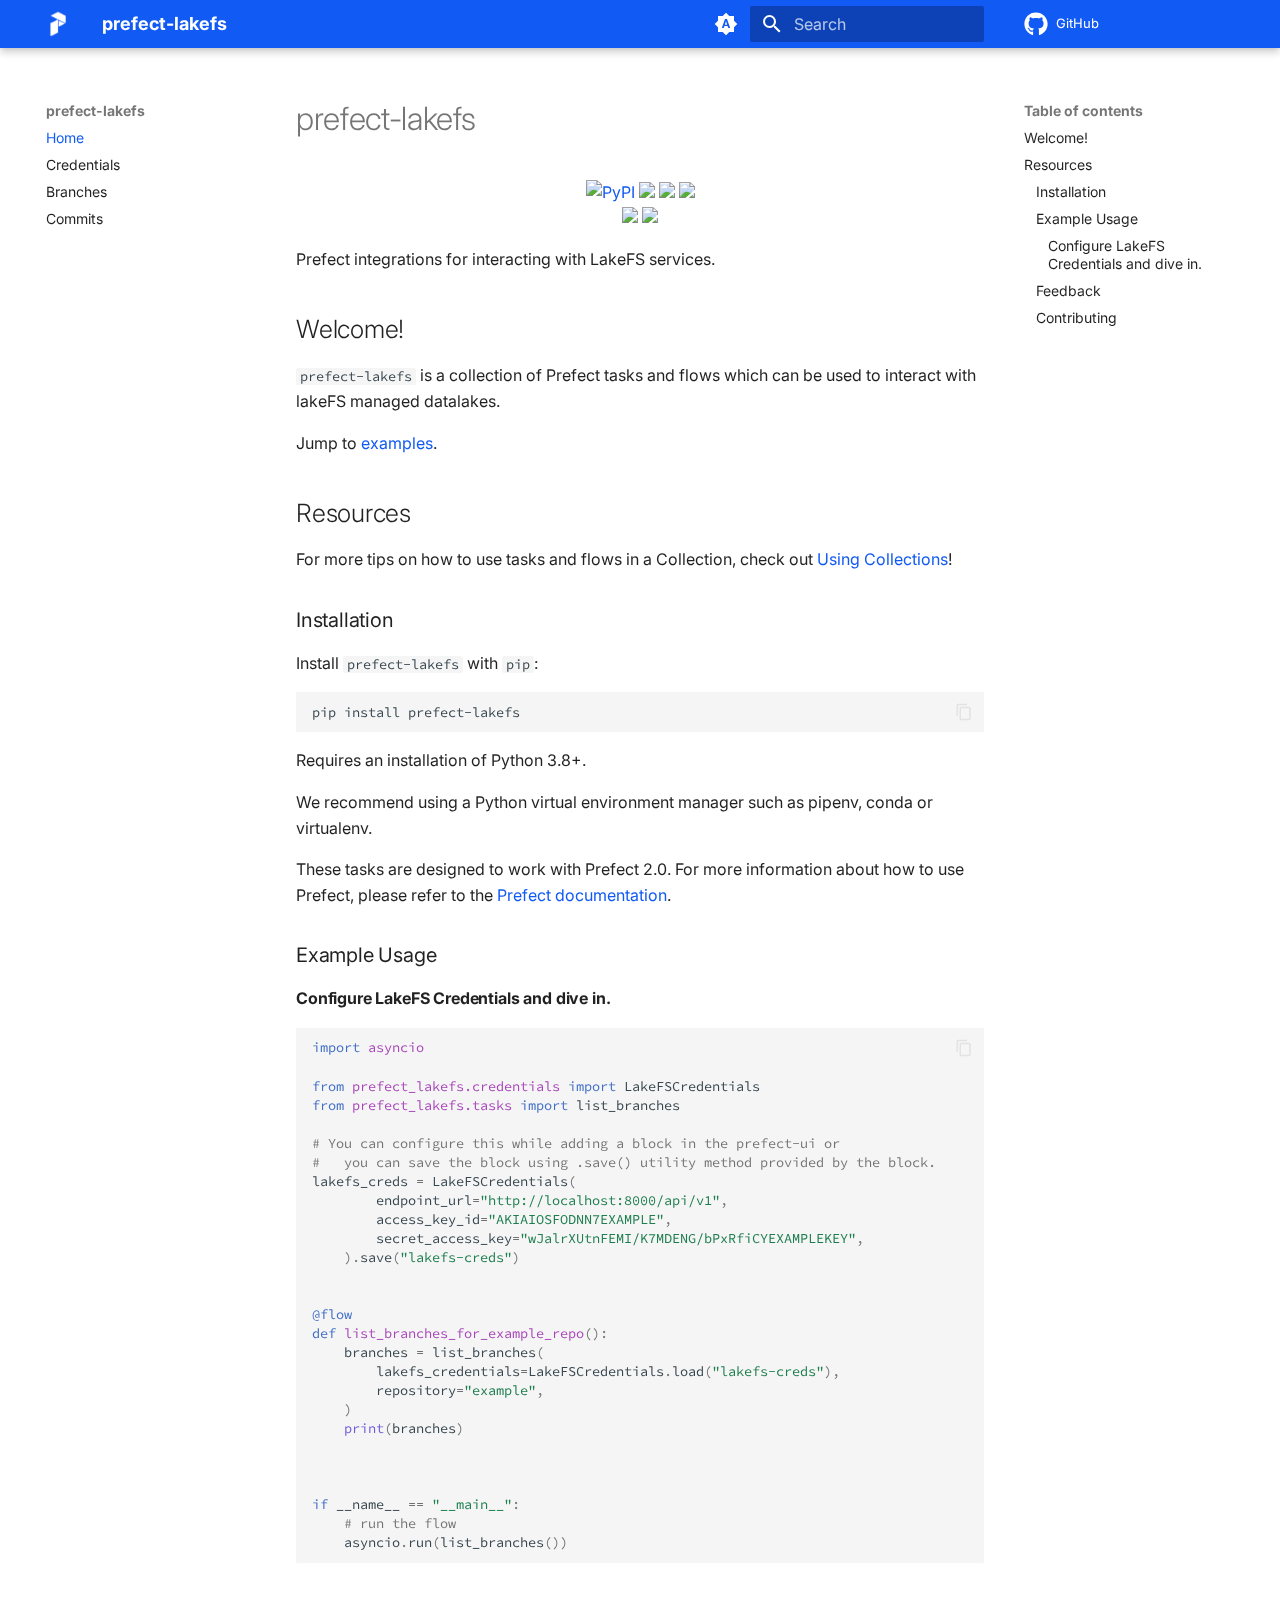
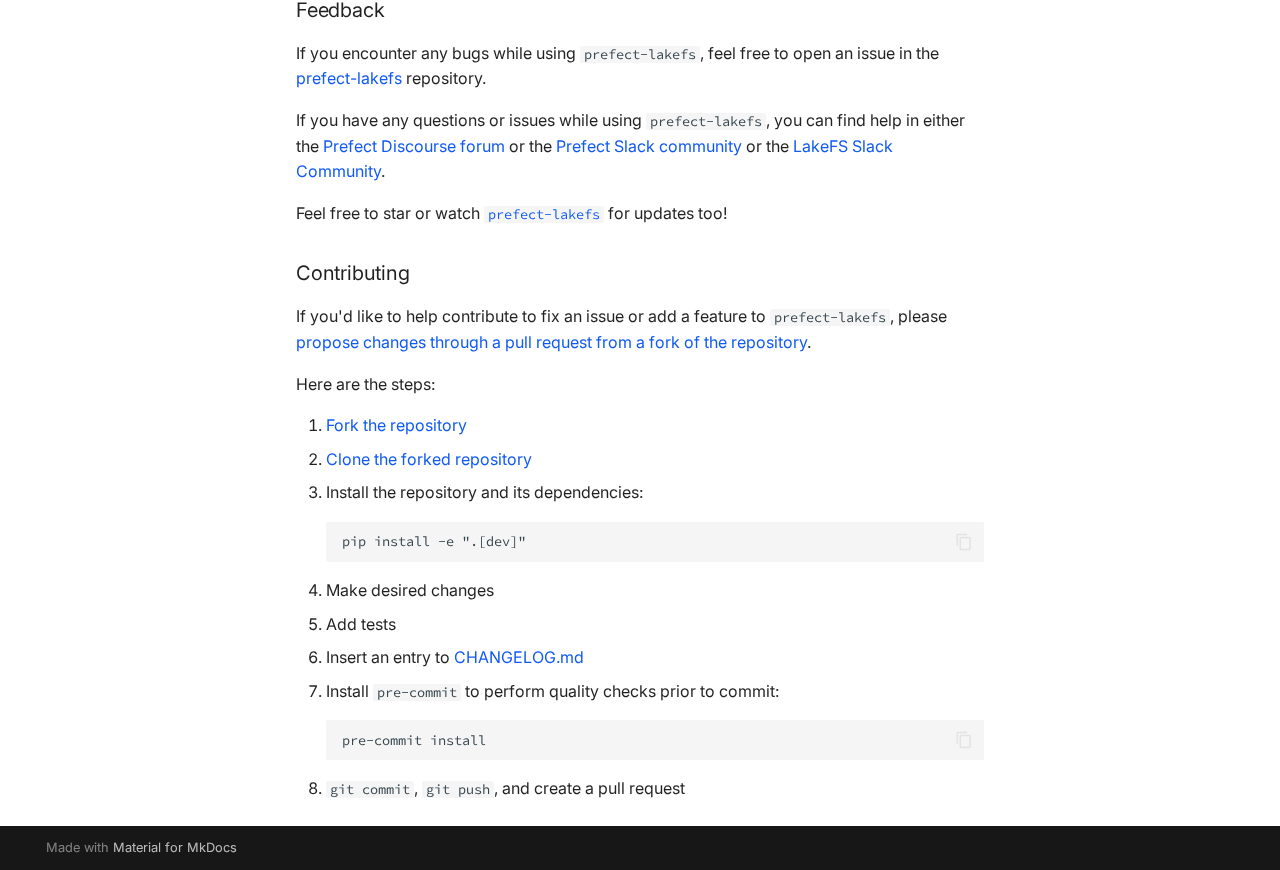
==== commit e9ebeb2e: "Deploying to docs from @ limx0/prefect-lakefs@92db26bb8bab331cd853829f95083c938e6ffedc 🚀" ====
--- a/index.html
+++ b/index.html
@@ -14,8 +14,9 @@
       
         <link rel="next" href="credentials/">
       
+      
       <link rel="icon" href="img/favicon.ico">
-      <meta name="generator" content="mkdocs-1.4.3, mkdocs-material-9.1.19">
+      <meta name="generator" content="mkdocs-1.5.3, mkdocs-material-9.4.6">
     
     
       
@@ -23,14 +24,17 @@
       
     
     
-      <link rel="stylesheet" href="assets/stylesheets/main.eebd395e.min.css">
-      
-        
-        <link rel="stylesheet" href="assets/stylesheets/palette.ecc896b0.min.css">
-      
-      
-
-    
+      <link rel="stylesheet" href="assets/stylesheets/main.35e1ed30.min.css">
+      
+        
+        <link rel="stylesheet" href="assets/stylesheets/palette.356b1318.min.css">
+      
+      
+
+
+    
+    
+      
     
     
       
@@ -97,6 +101,7 @@
 
     </a>
     <label class="md-header__button md-icon" for="__drawer">
+      
       <svg xmlns="http://www.w3.org/2000/svg" viewBox="0 0 24 24"><path d="M3 6h18v2H3V6m0 5h18v2H3v-2m0 5h18v2H3v-2Z"/></svg>
     </label>
     <div class="md-header__title" data-md-component="header-title">
@@ -118,43 +123,44 @@
     
       
         <form class="md-header__option" data-md-component="palette">
-          
-            
-            
-            
-            <input class="md-option" data-md-color-media="(prefers-color-scheme)" data-md-color-scheme="default" data-md-color-primary="indigo" data-md-color-accent="indigo"  aria-label="Switch to light mode"  type="radio" name="__palette" id="__palette_1">
-            
-              <label class="md-header__button md-icon" title="Switch to light mode" for="__palette_3" hidden>
-                <svg xmlns="http://www.w3.org/2000/svg" viewBox="0 0 24 24"><path d="m14.3 16-.7-2h-3.2l-.7 2H7.8L11 7h2l3.2 9h-1.9M20 8.69V4h-4.69L12 .69 8.69 4H4v4.69L.69 12 4 15.31V20h4.69L12 23.31 15.31 20H20v-4.69L23.31 12 20 8.69m-9.15 3.96h2.3L12 9l-1.15 3.65Z"/></svg>
-              </label>
-            
-          
-            
-            
-            
-            <input class="md-option" data-md-color-media="(prefers-color-scheme: light)" data-md-color-scheme="default" data-md-color-primary="blue" data-md-color-accent="blue"  aria-label="Switch to dark mode"  type="radio" name="__palette" id="__palette_2">
-            
-              <label class="md-header__button md-icon" title="Switch to dark mode" for="__palette_1" hidden>
-                <svg xmlns="http://www.w3.org/2000/svg" viewBox="0 0 24 24"><path d="M12 7a5 5 0 0 1 5 5 5 5 0 0 1-5 5 5 5 0 0 1-5-5 5 5 0 0 1 5-5m0 2a3 3 0 0 0-3 3 3 3 0 0 0 3 3 3 3 0 0 0 3-3 3 3 0 0 0-3-3m0-7 2.39 3.42C13.65 5.15 12.84 5 12 5c-.84 0-1.65.15-2.39.42L12 2M3.34 7l4.16-.35A7.2 7.2 0 0 0 5.94 8.5c-.44.74-.69 1.5-.83 2.29L3.34 7m.02 10 1.76-3.77a7.131 7.131 0 0 0 2.38 4.14L3.36 17M20.65 7l-1.77 3.79a7.023 7.023 0 0 0-2.38-4.15l4.15.36m-.01 10-4.14.36c.59-.51 1.12-1.14 1.54-1.86.42-.73.69-1.5.83-2.29L20.64 17M12 22l-2.41-3.44c.74.27 1.55.44 2.41.44.82 0 1.63-.17 2.37-.44L12 22Z"/></svg>
-              </label>
-            
-          
-            
-            
-            
-            <input class="md-option" data-md-color-media="(prefers-color-scheme: dark)" data-md-color-scheme="slate" data-md-color-primary="blue" data-md-color-accent="blue"  aria-label="Switch to light mode"  type="radio" name="__palette" id="__palette_3">
-            
-              <label class="md-header__button md-icon" title="Switch to light mode" for="__palette_2" hidden>
-                <svg xmlns="http://www.w3.org/2000/svg" viewBox="0 0 24 24"><path d="m17.75 4.09-2.53 1.94.91 3.06-2.63-1.81-2.63 1.81.91-3.06-2.53-1.94L12.44 4l1.06-3 1.06 3 3.19.09m3.5 6.91-1.64 1.25.59 1.98-1.7-1.17-1.7 1.17.59-1.98L15.75 11l2.06-.05L18.5 9l.69 1.95 2.06.05m-2.28 4.95c.83-.08 1.72 1.1 1.19 1.85-.32.45-.66.87-1.08 1.27C15.17 23 8.84 23 4.94 19.07c-3.91-3.9-3.91-10.24 0-14.14.4-.4.82-.76 1.27-1.08.75-.53 1.93.36 1.85 1.19-.27 2.86.69 5.83 2.89 8.02a9.96 9.96 0 0 0 8.02 2.89m-1.64 2.02a12.08 12.08 0 0 1-7.8-3.47c-2.17-2.19-3.33-5-3.49-7.82-2.81 3.14-2.7 7.96.31 10.98 3.02 3.01 7.84 3.12 10.98.31Z"/></svg>
-              </label>
-            
-          
-        </form>
+  
+    
+    
+    
+    <input class="md-option" data-md-color-media="(prefers-color-scheme)" data-md-color-scheme="default" data-md-color-primary="indigo" data-md-color-accent="indigo"  aria-label="Switch to light mode"  type="radio" name="__palette" id="__palette_1">
+    
+      <label class="md-header__button md-icon" title="Switch to light mode" for="__palette_3" hidden>
+        <svg xmlns="http://www.w3.org/2000/svg" viewBox="0 0 24 24"><path d="m14.3 16-.7-2h-3.2l-.7 2H7.8L11 7h2l3.2 9h-1.9M20 8.69V4h-4.69L12 .69 8.69 4H4v4.69L.69 12 4 15.31V20h4.69L12 23.31 15.31 20H20v-4.69L23.31 12 20 8.69m-9.15 3.96h2.3L12 9l-1.15 3.65Z"/></svg>
+      </label>
+    
+  
+    
+    
+    
+    <input class="md-option" data-md-color-media="(prefers-color-scheme: light)" data-md-color-scheme="default" data-md-color-primary="blue" data-md-color-accent="blue"  aria-label="Switch to dark mode"  type="radio" name="__palette" id="__palette_2">
+    
+      <label class="md-header__button md-icon" title="Switch to dark mode" for="__palette_1" hidden>
+        <svg xmlns="http://www.w3.org/2000/svg" viewBox="0 0 24 24"><path d="M12 7a5 5 0 0 1 5 5 5 5 0 0 1-5 5 5 5 0 0 1-5-5 5 5 0 0 1 5-5m0 2a3 3 0 0 0-3 3 3 3 0 0 0 3 3 3 3 0 0 0 3-3 3 3 0 0 0-3-3m0-7 2.39 3.42C13.65 5.15 12.84 5 12 5c-.84 0-1.65.15-2.39.42L12 2M3.34 7l4.16-.35A7.2 7.2 0 0 0 5.94 8.5c-.44.74-.69 1.5-.83 2.29L3.34 7m.02 10 1.76-3.77a7.131 7.131 0 0 0 2.38 4.14L3.36 17M20.65 7l-1.77 3.79a7.023 7.023 0 0 0-2.38-4.15l4.15.36m-.01 10-4.14.36c.59-.51 1.12-1.14 1.54-1.86.42-.73.69-1.5.83-2.29L20.64 17M12 22l-2.41-3.44c.74.27 1.55.44 2.41.44.82 0 1.63-.17 2.37-.44L12 22Z"/></svg>
+      </label>
+    
+  
+    
+    
+    
+    <input class="md-option" data-md-color-media="(prefers-color-scheme: dark)" data-md-color-scheme="slate" data-md-color-primary="blue" data-md-color-accent="blue"  aria-label="Switch to light mode"  type="radio" name="__palette" id="__palette_3">
+    
+      <label class="md-header__button md-icon" title="Switch to light mode" for="__palette_2" hidden>
+        <svg xmlns="http://www.w3.org/2000/svg" viewBox="0 0 24 24"><path d="m17.75 4.09-2.53 1.94.91 3.06-2.63-1.81-2.63 1.81.91-3.06-2.53-1.94L12.44 4l1.06-3 1.06 3 3.19.09m3.5 6.91-1.64 1.25.59 1.98-1.7-1.17-1.7 1.17.59-1.98L15.75 11l2.06-.05L18.5 9l.69 1.95 2.06.05m-2.28 4.95c.83-.08 1.72 1.1 1.19 1.85-.32.45-.66.87-1.08 1.27C15.17 23 8.84 23 4.94 19.07c-3.91-3.9-3.91-10.24 0-14.14.4-.4.82-.76 1.27-1.08.75-.53 1.93.36 1.85 1.19-.27 2.86.69 5.83 2.89 8.02a9.96 9.96 0 0 0 8.02 2.89m-1.64 2.02a12.08 12.08 0 0 1-7.8-3.47c-2.17-2.19-3.33-5-3.49-7.82-2.81 3.14-2.7 7.96.31 10.98 3.02 3.01 7.84 3.12 10.98.31Z"/></svg>
+      </label>
+    
+  
+</form>
       
     
     
     
       <label class="md-header__button md-icon" for="__search">
+        
         <svg xmlns="http://www.w3.org/2000/svg" viewBox="0 0 24 24"><path d="M9.5 3A6.5 6.5 0 0 1 16 9.5c0 1.61-.59 3.09-1.56 4.23l.27.27h.79l5 5-1.5 1.5-5-5v-.79l-.27-.27A6.516 6.516 0 0 1 9.5 16 6.5 6.5 0 0 1 3 9.5 6.5 6.5 0 0 1 9.5 3m0 2C7 5 5 7 5 9.5S7 14 9.5 14 14 12 14 9.5 12 5 9.5 5Z"/></svg>
       </label>
       <div class="md-search" data-md-component="search" role="dialog">
@@ -163,12 +169,15 @@
     <form class="md-search__form" name="search">
       <input type="text" class="md-search__input" name="query" aria-label="Search" placeholder="Search" autocapitalize="off" autocorrect="off" autocomplete="off" spellcheck="false" data-md-component="search-query" required>
       <label class="md-search__icon md-icon" for="__search">
+        
         <svg xmlns="http://www.w3.org/2000/svg" viewBox="0 0 24 24"><path d="M9.5 3A6.5 6.5 0 0 1 16 9.5c0 1.61-.59 3.09-1.56 4.23l.27.27h.79l5 5-1.5 1.5-5-5v-.79l-.27-.27A6.516 6.516 0 0 1 9.5 16 6.5 6.5 0 0 1 3 9.5 6.5 6.5 0 0 1 9.5 3m0 2C7 5 5 7 5 9.5S7 14 9.5 14 14 12 14 9.5 12 5 9.5 5Z"/></svg>
+        
         <svg xmlns="http://www.w3.org/2000/svg" viewBox="0 0 24 24"><path d="M20 11v2H8l5.5 5.5-1.42 1.42L4.16 12l7.92-7.92L13.5 5.5 8 11h12Z"/></svg>
       </label>
       <nav class="md-search__options" aria-label="Search">
         
         <button type="reset" class="md-search__icon md-icon" title="Clear" aria-label="Clear" tabindex="-1">
+          
           <svg xmlns="http://www.w3.org/2000/svg" viewBox="0 0 24 24"><path d="M19 6.41 17.59 5 12 10.59 6.41 5 5 6.41 10.59 12 5 17.59 6.41 19 12 13.41 17.59 19 19 17.59 13.41 12 19 6.41Z"/></svg>
         </button>
       </nav>
@@ -192,7 +201,7 @@
         <a href="https://github.com/limx0/prefect-lakefs" title="Go to repository" class="md-source" data-md-component="source">
   <div class="md-source__icon md-icon">
     
-    <svg xmlns="http://www.w3.org/2000/svg" viewBox="0 0 496 512"><!--! Font Awesome Free 6.4.0 by @fontawesome - https://fontawesome.com License - https://fontawesome.com/license/free (Icons: CC BY 4.0, Fonts: SIL OFL 1.1, Code: MIT License) Copyright 2023 Fonticons, Inc.--><path d="M165.9 397.4c0 2-2.3 3.6-5.2 3.6-3.3.3-5.6-1.3-5.6-3.6 0-2 2.3-3.6 5.2-3.6 3-.3 5.6 1.3 5.6 3.6zm-31.1-4.5c-.7 2 1.3 4.3 4.3 4.9 2.6 1 5.6 0 6.2-2s-1.3-4.3-4.3-5.2c-2.6-.7-5.5.3-6.2 2.3zm44.2-1.7c-2.9.7-4.9 2.6-4.6 4.9.3 2 2.9 3.3 5.9 2.6 2.9-.7 4.9-2.6 4.6-4.6-.3-1.9-3-3.2-5.9-2.9zM244.8 8C106.1 8 0 113.3 0 252c0 110.9 69.8 205.8 169.5 239.2 12.8 2.3 17.3-5.6 17.3-12.1 0-6.2-.3-40.4-.3-61.4 0 0-70 15-84.7-29.8 0 0-11.4-29.1-27.8-36.6 0 0-22.9-15.7 1.6-15.4 0 0 24.9 2 38.6 25.8 21.9 38.6 58.6 27.5 72.9 20.9 2.3-16 8.8-27.1 16-33.7-55.9-6.2-112.3-14.3-112.3-110.5 0-27.5 7.6-41.3 23.6-58.9-2.6-6.5-11.1-33.3 2.6-67.9 20.9-6.5 69 27 69 27 20-5.6 41.5-8.5 62.8-8.5s42.8 2.9 62.8 8.5c0 0 48.1-33.6 69-27 13.7 34.7 5.2 61.4 2.6 67.9 16 17.7 25.8 31.5 25.8 58.9 0 96.5-58.9 104.2-114.8 110.5 9.2 7.9 17 22.9 17 46.4 0 33.7-.3 75.4-.3 83.6 0 6.5 4.6 14.4 17.3 12.1C428.2 457.8 496 362.9 496 252 496 113.3 383.5 8 244.8 8zM97.2 352.9c-1.3 1-1 3.3.7 5.2 1.6 1.6 3.9 2.3 5.2 1 1.3-1 1-3.3-.7-5.2-1.6-1.6-3.9-2.3-5.2-1zm-10.8-8.1c-.7 1.3.3 2.9 2.3 3.9 1.6 1 3.6.7 4.3-.7.7-1.3-.3-2.9-2.3-3.9-2-.6-3.6-.3-4.3.7zm32.4 35.6c-1.6 1.3-1 4.3 1.3 6.2 2.3 2.3 5.2 2.6 6.5 1 1.3-1.3.7-4.3-1.3-6.2-2.2-2.3-5.2-2.6-6.5-1zm-11.4-14.7c-1.6 1-1.6 3.6 0 5.9 1.6 2.3 4.3 3.3 5.6 2.3 1.6-1.3 1.6-3.9 0-6.2-1.4-2.3-4-3.3-5.6-2z"/></svg>
+    <svg xmlns="http://www.w3.org/2000/svg" viewBox="0 0 496 512"><!--! Font Awesome Free 6.4.2 by @fontawesome - https://fontawesome.com License - https://fontawesome.com/license/free (Icons: CC BY 4.0, Fonts: SIL OFL 1.1, Code: MIT License) Copyright 2023 Fonticons, Inc.--><path d="M165.9 397.4c0 2-2.3 3.6-5.2 3.6-3.3.3-5.6-1.3-5.6-3.6 0-2 2.3-3.6 5.2-3.6 3-.3 5.6 1.3 5.6 3.6zm-31.1-4.5c-.7 2 1.3 4.3 4.3 4.9 2.6 1 5.6 0 6.2-2s-1.3-4.3-4.3-5.2c-2.6-.7-5.5.3-6.2 2.3zm44.2-1.7c-2.9.7-4.9 2.6-4.6 4.9.3 2 2.9 3.3 5.9 2.6 2.9-.7 4.9-2.6 4.6-4.6-.3-1.9-3-3.2-5.9-2.9zM244.8 8C106.1 8 0 113.3 0 252c0 110.9 69.8 205.8 169.5 239.2 12.8 2.3 17.3-5.6 17.3-12.1 0-6.2-.3-40.4-.3-61.4 0 0-70 15-84.7-29.8 0 0-11.4-29.1-27.8-36.6 0 0-22.9-15.7 1.6-15.4 0 0 24.9 2 38.6 25.8 21.9 38.6 58.6 27.5 72.9 20.9 2.3-16 8.8-27.1 16-33.7-55.9-6.2-112.3-14.3-112.3-110.5 0-27.5 7.6-41.3 23.6-58.9-2.6-6.5-11.1-33.3 2.6-67.9 20.9-6.5 69 27 69 27 20-5.6 41.5-8.5 62.8-8.5s42.8 2.9 62.8 8.5c0 0 48.1-33.6 69-27 13.7 34.7 5.2 61.4 2.6 67.9 16 17.7 25.8 31.5 25.8 58.9 0 96.5-58.9 104.2-114.8 110.5 9.2 7.9 17 22.9 17 46.4 0 33.7-.3 75.4-.3 83.6 0 6.5 4.6 14.4 17.3 12.1C428.2 457.8 496 362.9 496 252 496 113.3 383.5 8 244.8 8zM97.2 352.9c-1.3 1-1 3.3.7 5.2 1.6 1.6 3.9 2.3 5.2 1 1.3-1 1-3.3-.7-5.2-1.6-1.6-3.9-2.3-5.2-1zm-10.8-8.1c-.7 1.3.3 2.9 2.3 3.9 1.6 1 3.6.7 4.3-.7.7-1.3-.3-2.9-2.3-3.9-2-.6-3.6-.3-4.3.7zm32.4 35.6c-1.6 1.3-1 4.3 1.3 6.2 2.3 2.3 5.2 2.6 6.5 1 1.3-1.3.7-4.3-1.3-6.2-2.2-2.3-5.2-2.6-6.5-1zm-11.4-14.7c-1.6 1-1.6 3.6 0 5.9 1.6 2.3 4.3 3.3 5.6 2.3 1.6-1.3 1.6-3.9 0-6.2-1.4-2.3-4-3.3-5.6-2z"/></svg>
   </div>
   <div class="md-source__repository">
     GitHub
@@ -222,6 +231,7 @@
                     
 
 
+
 <nav class="md-nav md-nav--primary" aria-label="Navigation" data-md-level="0">
   <label class="md-nav__title" for="__drawer">
     <a href="." title="prefect-lakefs" class="md-nav__button md-logo" aria-label="prefect-lakefs" data-md-component="logo">
@@ -236,7 +246,7 @@
       <a href="https://github.com/limx0/prefect-lakefs" title="Go to repository" class="md-source" data-md-component="source">
   <div class="md-source__icon md-icon">
     
-    <svg xmlns="http://www.w3.org/2000/svg" viewBox="0 0 496 512"><!--! Font Awesome Free 6.4.0 by @fontawesome - https://fontawesome.com License - https://fontawesome.com/license/free (Icons: CC BY 4.0, Fonts: SIL OFL 1.1, Code: MIT License) Copyright 2023 Fonticons, Inc.--><path d="M165.9 397.4c0 2-2.3 3.6-5.2 3.6-3.3.3-5.6-1.3-5.6-3.6 0-2 2.3-3.6 5.2-3.6 3-.3 5.6 1.3 5.6 3.6zm-31.1-4.5c-.7 2 1.3 4.3 4.3 4.9 2.6 1 5.6 0 6.2-2s-1.3-4.3-4.3-5.2c-2.6-.7-5.5.3-6.2 2.3zm44.2-1.7c-2.9.7-4.9 2.6-4.6 4.9.3 2 2.9 3.3 5.9 2.6 2.9-.7 4.9-2.6 4.6-4.6-.3-1.9-3-3.2-5.9-2.9zM244.8 8C106.1 8 0 113.3 0 252c0 110.9 69.8 205.8 169.5 239.2 12.8 2.3 17.3-5.6 17.3-12.1 0-6.2-.3-40.4-.3-61.4 0 0-70 15-84.7-29.8 0 0-11.4-29.1-27.8-36.6 0 0-22.9-15.7 1.6-15.4 0 0 24.9 2 38.6 25.8 21.9 38.6 58.6 27.5 72.9 20.9 2.3-16 8.8-27.1 16-33.7-55.9-6.2-112.3-14.3-112.3-110.5 0-27.5 7.6-41.3 23.6-58.9-2.6-6.5-11.1-33.3 2.6-67.9 20.9-6.5 69 27 69 27 20-5.6 41.5-8.5 62.8-8.5s42.8 2.9 62.8 8.5c0 0 48.1-33.6 69-27 13.7 34.7 5.2 61.4 2.6 67.9 16 17.7 25.8 31.5 25.8 58.9 0 96.5-58.9 104.2-114.8 110.5 9.2 7.9 17 22.9 17 46.4 0 33.7-.3 75.4-.3 83.6 0 6.5 4.6 14.4 17.3 12.1C428.2 457.8 496 362.9 496 252 496 113.3 383.5 8 244.8 8zM97.2 352.9c-1.3 1-1 3.3.7 5.2 1.6 1.6 3.9 2.3 5.2 1 1.3-1 1-3.3-.7-5.2-1.6-1.6-3.9-2.3-5.2-1zm-10.8-8.1c-.7 1.3.3 2.9 2.3 3.9 1.6 1 3.6.7 4.3-.7.7-1.3-.3-2.9-2.3-3.9-2-.6-3.6-.3-4.3.7zm32.4 35.6c-1.6 1.3-1 4.3 1.3 6.2 2.3 2.3 5.2 2.6 6.5 1 1.3-1.3.7-4.3-1.3-6.2-2.2-2.3-5.2-2.6-6.5-1zm-11.4-14.7c-1.6 1-1.6 3.6 0 5.9 1.6 2.3 4.3 3.3 5.6 2.3 1.6-1.3 1.6-3.9 0-6.2-1.4-2.3-4-3.3-5.6-2z"/></svg>
+    <svg xmlns="http://www.w3.org/2000/svg" viewBox="0 0 496 512"><!--! Font Awesome Free 6.4.2 by @fontawesome - https://fontawesome.com License - https://fontawesome.com/license/free (Icons: CC BY 4.0, Fonts: SIL OFL 1.1, Code: MIT License) Copyright 2023 Fonticons, Inc.--><path d="M165.9 397.4c0 2-2.3 3.6-5.2 3.6-3.3.3-5.6-1.3-5.6-3.6 0-2 2.3-3.6 5.2-3.6 3-.3 5.6 1.3 5.6 3.6zm-31.1-4.5c-.7 2 1.3 4.3 4.3 4.9 2.6 1 5.6 0 6.2-2s-1.3-4.3-4.3-5.2c-2.6-.7-5.5.3-6.2 2.3zm44.2-1.7c-2.9.7-4.9 2.6-4.6 4.9.3 2 2.9 3.3 5.9 2.6 2.9-.7 4.9-2.6 4.6-4.6-.3-1.9-3-3.2-5.9-2.9zM244.8 8C106.1 8 0 113.3 0 252c0 110.9 69.8 205.8 169.5 239.2 12.8 2.3 17.3-5.6 17.3-12.1 0-6.2-.3-40.4-.3-61.4 0 0-70 15-84.7-29.8 0 0-11.4-29.1-27.8-36.6 0 0-22.9-15.7 1.6-15.4 0 0 24.9 2 38.6 25.8 21.9 38.6 58.6 27.5 72.9 20.9 2.3-16 8.8-27.1 16-33.7-55.9-6.2-112.3-14.3-112.3-110.5 0-27.5 7.6-41.3 23.6-58.9-2.6-6.5-11.1-33.3 2.6-67.9 20.9-6.5 69 27 69 27 20-5.6 41.5-8.5 62.8-8.5s42.8 2.9 62.8 8.5c0 0 48.1-33.6 69-27 13.7 34.7 5.2 61.4 2.6 67.9 16 17.7 25.8 31.5 25.8 58.9 0 96.5-58.9 104.2-114.8 110.5 9.2 7.9 17 22.9 17 46.4 0 33.7-.3 75.4-.3 83.6 0 6.5 4.6 14.4 17.3 12.1C428.2 457.8 496 362.9 496 252 496 113.3 383.5 8 244.8 8zM97.2 352.9c-1.3 1-1 3.3.7 5.2 1.6 1.6 3.9 2.3 5.2 1 1.3-1 1-3.3-.7-5.2-1.6-1.6-3.9-2.3-5.2-1zm-10.8-8.1c-.7 1.3.3 2.9 2.3 3.9 1.6 1 3.6.7 4.3-.7.7-1.3-.3-2.9-2.3-3.9-2-.6-3.6-.3-4.3.7zm32.4 35.6c-1.6 1.3-1 4.3 1.3 6.2 2.3 2.3 5.2 2.6 6.5 1 1.3-1.3.7-4.3-1.3-6.2-2.2-2.3-5.2-2.6-6.5-1zm-11.4-14.7c-1.6 1-1.6 3.6 0 5.9 1.6 2.3 4.3 3.3 5.6 2.3 1.6-1.3 1.6-3.9 0-6.2-1.4-2.3-4-3.3-5.6-2z"/></svg>
   </div>
   <div class="md-source__repository">
     GitHub
@@ -248,8 +258,6 @@
     
       
       
-      
-
   
   
     
@@ -264,12 +272,24 @@
       
       
         <label class="md-nav__link md-nav__link--active" for="__toc">
-          Home
+          
+  
+  <span class="md-ellipsis">
+    Home
+  </span>
+  
+
           <span class="md-nav__icon md-icon"></span>
         </label>
       
       <a href="." class="md-nav__link md-nav__link--active">
-        Home
+        
+  
+  <span class="md-ellipsis">
+    Home
+  </span>
+  
+
       </a>
       
         
@@ -358,14 +378,18 @@
     
       
       
-      
-
   
   
   
     <li class="md-nav__item">
       <a href="credentials/" class="md-nav__link">
-        Credentials
+        
+  
+  <span class="md-ellipsis">
+    Credentials
+  </span>
+  
+
       </a>
     </li>
   
@@ -373,14 +397,18 @@
     
       
       
-      
-
   
   
   
     <li class="md-nav__item">
       <a href="branches/" class="md-nav__link">
-        Branches
+        
+  
+  <span class="md-ellipsis">
+    Branches
+  </span>
+  
+
       </a>
     </li>
   
@@ -388,14 +416,18 @@
     
       
       
-      
-
   
   
   
     <li class="md-nav__item">
       <a href="commits/" class="md-nav__link">
-        Commits
+        
+  
+  <span class="md-ellipsis">
+    Commits
+  </span>
+  
+
       </a>
     </li>
   
@@ -535,7 +567,7 @@
 <p>Install <code>prefect-lakefs</code> with <code>pip</code>:</p>
 <div class="highlight"><pre><span></span><code>pip<span class="w"> </span>install<span class="w"> </span>prefect-lakefs
 </code></pre></div>
-<p>Requires an installation of Python 3.7+.</p>
+<p>Requires an installation of Python 3.8+.</p>
 <p>We recommend using a Python virtual environment manager such as pipenv, conda or virtualenv.</p>
 <p>These tasks are designed to work with Prefect 2.0. For more information about how to use Prefect, please refer to the <a href="https://docs.prefect.io/">Prefect documentation</a>.</p>
 <h3 id="example-usage">Example Usage</h3>
@@ -626,10 +658,11 @@
       <div class="md-dialog__inner md-typeset"></div>
     </div>
     
-    <script id="__config" type="application/json">{"base": ".", "features": ["content.code.copy", "content.code.annotate"], "search": "assets/javascripts/workers/search.74e28a9f.min.js", "translations": {"clipboard.copied": "Copied to clipboard", "clipboard.copy": "Copy to clipboard", "search.result.more.one": "1 more on this page", "search.result.more.other": "# more on this page", "search.result.none": "No matching documents", "search.result.one": "1 matching document", "search.result.other": "# matching documents", "search.result.placeholder": "Type to start searching", "search.result.term.missing": "Missing", "select.version": "Select version"}}</script>
-    
-    
-      <script src="assets/javascripts/bundle.220ee61c.min.js"></script>
+    
+    <script id="__config" type="application/json">{"base": ".", "features": ["content.code.copy", "content.code.annotate"], "search": "assets/javascripts/workers/search.f886a092.min.js", "translations": {"clipboard.copied": "Copied to clipboard", "clipboard.copy": "Copy to clipboard", "search.result.more.one": "1 more on this page", "search.result.more.other": "# more on this page", "search.result.none": "No matching documents", "search.result.one": "1 matching document", "search.result.other": "# matching documents", "search.result.placeholder": "Type to start searching", "search.result.term.missing": "Missing", "select.version": "Select version"}}</script>
+    
+    
+      <script src="assets/javascripts/bundle.aecac24b.min.js"></script>
       
     
   </body>
--- a/assets/stylesheets/main.35e1ed30.min.css
+++ b/assets/stylesheets/main.35e1ed30.min.css
@@ -0,0 +1 @@
+@charset "UTF-8";html{-webkit-text-size-adjust:none;-moz-text-size-adjust:none;text-size-adjust:none;box-sizing:border-box}*,:after,:before{box-sizing:inherit}@media (prefers-reduced-motion){*,:after,:before{transition:none!important}}body{margin:0}a,button,input,label{-webkit-tap-highlight-color:transparent}a{color:inherit;text-decoration:none}hr{border:0;box-sizing:initial;display:block;height:.05rem;overflow:visible;padding:0}small{font-size:80%}sub,sup{line-height:1em}img{border-style:none}table{border-collapse:initial;border-spacing:0}td,th{font-weight:400;vertical-align:top}button{background:#0000;border:0;font-family:inherit;font-size:inherit;margin:0;padding:0}input{border:0;outline:none}:root{--md-primary-fg-color:#4051b5;--md-primary-fg-color--light:#5d6cc0;--md-primary-fg-color--dark:#303fa1;--md-primary-bg-color:#fff;--md-primary-bg-color--light:#ffffffb3;--md-accent-fg-color:#526cfe;--md-accent-fg-color--transparent:#526cfe1a;--md-accent-bg-color:#fff;--md-accent-bg-color--light:#ffffffb3}[data-md-color-scheme=default]{color-scheme:light}[data-md-color-scheme=default] img[src$="#gh-dark-mode-only"],[data-md-color-scheme=default] img[src$="#only-dark"]{display:none}:root,[data-md-color-scheme=default]{--md-hue:225deg;--md-default-fg-color:#000000de;--md-default-fg-color--light:#0000008a;--md-default-fg-color--lighter:#00000052;--md-default-fg-color--lightest:#00000012;--md-default-bg-color:#fff;--md-default-bg-color--light:#ffffffb3;--md-default-bg-color--lighter:#ffffff4d;--md-default-bg-color--lightest:#ffffff1f;--md-code-fg-color:#36464e;--md-code-bg-color:#f5f5f5;--md-code-hl-color:#4287ff;--md-code-hl-color--light:#4287ff1a;--md-code-hl-number-color:#d52a2a;--md-code-hl-special-color:#db1457;--md-code-hl-function-color:#a846b9;--md-code-hl-constant-color:#6e59d9;--md-code-hl-keyword-color:#3f6ec6;--md-code-hl-string-color:#1c7d4d;--md-code-hl-name-color:var(--md-code-fg-color);--md-code-hl-operator-color:var(--md-default-fg-color--light);--md-code-hl-punctuation-color:var(--md-default-fg-color--light);--md-code-hl-comment-color:var(--md-default-fg-color--light);--md-code-hl-generic-color:var(--md-default-fg-color--light);--md-code-hl-variable-color:var(--md-default-fg-color--light);--md-typeset-color:var(--md-default-fg-color);--md-typeset-a-color:var(--md-primary-fg-color);--md-typeset-del-color:#f5503d26;--md-typeset-ins-color:#0bd57026;--md-typeset-kbd-color:#fafafa;--md-typeset-kbd-accent-color:#fff;--md-typeset-kbd-border-color:#b8b8b8;--md-typeset-mark-color:#ffff0080;--md-typeset-table-color:#0000001f;--md-typeset-table-color--light:rgba(0,0,0,.035);--md-admonition-fg-color:var(--md-default-fg-color);--md-admonition-bg-color:var(--md-default-bg-color);--md-warning-fg-color:#000000de;--md-warning-bg-color:#ff9;--md-footer-fg-color:#fff;--md-footer-fg-color--light:#ffffffb3;--md-footer-fg-color--lighter:#ffffff73;--md-footer-bg-color:#000000de;--md-footer-bg-color--dark:#00000052;--md-shadow-z1:0 0.2rem 0.5rem #0000000d,0 0 0.05rem #0000001a;--md-shadow-z2:0 0.2rem 0.5rem #0000001a,0 0 0.05rem #00000040;--md-shadow-z3:0 0.2rem 0.5rem #0003,0 0 0.05rem #00000059}.md-icon svg{fill:currentcolor;display:block;height:1.2rem;width:1.2rem}body{-webkit-font-smoothing:antialiased;-moz-osx-font-smoothing:grayscale;--md-text-font-family:var(--md-text-font,_),-apple-system,BlinkMacSystemFont,Helvetica,Arial,sans-serif;--md-code-font-family:var(--md-code-font,_),SFMono-Regular,Consolas,Menlo,monospace}aside,body,input{font-feature-settings:"kern","liga";color:var(--md-typeset-color);font-family:var(--md-text-font-family)}code,kbd,pre{font-feature-settings:"kern";font-family:var(--md-code-font-family)}:root{--md-typeset-table-sort-icon:url('data:image/svg+xml;charset=utf-8,<svg xmlns="http://www.w3.org/2000/svg" viewBox="0 0 24 24"><path d="m18 21-4-4h3V7h-3l4-4 4 4h-3v10h3M2 19v-2h10v2M2 13v-2h7v2M2 7V5h4v2H2Z"/></svg>');--md-typeset-table-sort-icon--asc:url('data:image/svg+xml;charset=utf-8,<svg xmlns="http://www.w3.org/2000/svg" viewBox="0 0 24 24"><path d="M19 17h3l-4 4-4-4h3V3h2M2 17h10v2H2M6 5v2H2V5m0 6h7v2H2v-2Z"/></svg>');--md-typeset-table-sort-icon--desc:url('data:image/svg+xml;charset=utf-8,<svg xmlns="http://www.w3.org/2000/svg" viewBox="0 0 24 24"><path d="M19 7h3l-4-4-4 4h3v14h2M2 17h10v2H2M6 5v2H2V5m0 6h7v2H2v-2Z"/></svg>')}.md-typeset{-webkit-print-color-adjust:exact;color-adjust:exact;font-size:.8rem;line-height:1.6}@media print{.md-typeset{font-size:.68rem}}.md-typeset blockquote,.md-typeset dl,.md-typeset figure,.md-typeset ol,.md-typeset pre,.md-typeset ul{margin-bottom:1em;margin-top:1em}.md-typeset h1{color:var(--md-default-fg-color--light);font-size:2em;line-height:1.3;margin:0 0 1.25em}.md-typeset h1,.md-typeset h2{font-weight:300;letter-spacing:-.01em}.md-typeset h2{font-size:1.5625em;line-height:1.4;margin:1.6em 0 .64em}.md-typeset h3{font-size:1.25em;font-weight:400;letter-spacing:-.01em;line-height:1.5;margin:1.6em 0 .8em}.md-typeset h2+h3{margin-top:.8em}.md-typeset h4{font-weight:700;letter-spacing:-.01em;margin:1em 0}.md-typeset h5,.md-typeset h6{color:var(--md-default-fg-color--light);font-size:.8em;font-weight:700;letter-spacing:-.01em;margin:1.25em 0}.md-typeset h5{text-transform:uppercase}.md-typeset hr{border-bottom:.05rem solid var(--md-default-fg-color--lightest);display:flow-root;margin:1.5em 0}.md-typeset a{color:var(--md-typeset-a-color);word-break:break-word}.md-typeset a,.md-typeset a:before{transition:color 125ms}.md-typeset a:focus,.md-typeset a:hover{color:var(--md-accent-fg-color)}.md-typeset a:focus code,.md-typeset a:hover code{background-color:var(--md-accent-fg-color--transparent)}.md-typeset a code{color:currentcolor;transition:background-color 125ms}.md-typeset a.focus-visible{outline-color:var(--md-accent-fg-color);outline-offset:.2rem}.md-typeset code,.md-typeset kbd,.md-typeset pre{color:var(--md-code-fg-color);direction:ltr;font-variant-ligatures:none}@media print{.md-typeset code,.md-typeset kbd,.md-typeset pre{white-space:pre-wrap}}.md-typeset code{background-color:var(--md-code-bg-color);border-radius:.1rem;-webkit-box-decoration-break:clone;box-decoration-break:clone;font-size:.85em;padding:0 .2941176471em;word-break:break-word}.md-typeset code:not(.focus-visible){-webkit-tap-highlight-color:transparent;outline:none}.md-typeset pre{display:flow-root;line-height:1.4;position:relative}.md-typeset pre>code{-webkit-box-decoration-break:slice;box-decoration-break:slice;box-shadow:none;display:block;margin:0;outline-color:var(--md-accent-fg-color);overflow:auto;padding:.7720588235em 1.1764705882em;scrollbar-color:var(--md-default-fg-color--lighter) #0000;scrollbar-width:thin;touch-action:auto;word-break:normal}.md-typeset pre>code:hover{scrollbar-color:var(--md-accent-fg-color) #0000}.md-typeset pre>code::-webkit-scrollbar{height:.2rem;width:.2rem}.md-typeset pre>code::-webkit-scrollbar-thumb{background-color:var(--md-default-fg-color--lighter)}.md-typeset pre>code::-webkit-scrollbar-thumb:hover{background-color:var(--md-accent-fg-color)}.md-typeset kbd{background-color:var(--md-typeset-kbd-color);border-radius:.1rem;box-shadow:0 .1rem 0 .05rem var(--md-typeset-kbd-border-color),0 .1rem 0 var(--md-typeset-kbd-border-color),0 -.1rem .2rem var(--md-typeset-kbd-accent-color) inset;color:var(--md-default-fg-color);display:inline-block;font-size:.75em;padding:0 .6666666667em;vertical-align:text-top;word-break:break-word}.md-typeset mark{background-color:var(--md-typeset-mark-color);-webkit-box-decoration-break:clone;box-decoration-break:clone;color:inherit;word-break:break-word}.md-typeset abbr{border-bottom:.05rem dotted var(--md-default-fg-color--light);cursor:help;text-decoration:none}@media (hover:none){.md-typeset abbr[title]:focus:after,.md-typeset abbr[title]:hover:after{background-color:var(--md-default-fg-color);border-radius:.1rem;box-shadow:var(--md-shadow-z3);color:var(--md-default-bg-color);content:attr(title);font-size:.7rem;left:.8rem;margin-top:2em;padding:.2rem .3rem;position:absolute;right:.8rem}}.md-typeset small{opacity:.75}[dir=ltr] .md-typeset sub,[dir=ltr] .md-typeset sup{margin-left:.078125em}[dir=rtl] .md-typeset sub,[dir=rtl] .md-typeset sup{margin-right:.078125em}[dir=ltr] .md-typeset blockquote{padding-left:.6rem}[dir=rtl] .md-typeset blockquote{padding-right:.6rem}[dir=ltr] .md-typeset blockquote{border-left:.2rem solid var(--md-default-fg-color--lighter)}[dir=rtl] .md-typeset blockquote{border-right:.2rem solid var(--md-default-fg-color--lighter)}.md-typeset blockquote{color:var(--md-default-fg-color--light);margin-left:0;margin-right:0}.md-typeset ul{list-style-type:disc}[dir=ltr] .md-typeset ol,[dir=ltr] .md-typeset ul{margin-left:.625em}[dir=rtl] .md-typeset ol,[dir=rtl] .md-typeset ul{margin-right:.625em}.md-typeset ol,.md-typeset ul{padding:0}.md-typeset ol:not([hidden]),.md-typeset ul:not([hidden]){display:flow-root}.md-typeset ol ol,.md-typeset ul ol{list-style-type:lower-alpha}.md-typeset ol ol ol,.md-typeset ul ol ol{list-style-type:lower-roman}[dir=ltr] .md-typeset ol li,[dir=ltr] .md-typeset ul li{margin-left:1.25em}[dir=rtl] .md-typeset ol li,[dir=rtl] .md-typeset ul li{margin-right:1.25em}.md-typeset ol li,.md-typeset ul li{margin-bottom:.5em}.md-typeset ol li blockquote,.md-typeset ol li p,.md-typeset ul li blockquote,.md-typeset ul li p{margin:.5em 0}.md-typeset ol li:last-child,.md-typeset ul li:last-child{margin-bottom:0}[dir=ltr] .md-typeset ol li ol,[dir=ltr] .md-typeset ol li ul,[dir=ltr] .md-typeset ul li ol,[dir=ltr] .md-typeset ul li ul{margin-left:.625em}[dir=rtl] .md-typeset ol li ol,[dir=rtl] .md-typeset ol li ul,[dir=rtl] .md-typeset ul li ol,[dir=rtl] .md-typeset ul li ul{margin-right:.625em}.md-typeset ol li ol,.md-typeset ol li ul,.md-typeset ul li ol,.md-typeset ul li ul{margin-bottom:.5em;margin-top:.5em}[dir=ltr] .md-typeset dd{margin-left:1.875em}[dir=rtl] .md-typeset dd{margin-right:1.875em}.md-typeset dd{margin-bottom:1.5em;margin-top:1em}.md-typeset img,.md-typeset svg,.md-typeset video{height:auto;max-width:100%}.md-typeset img[align=left]{margin:1em 1em 1em 0}.md-typeset img[align=right]{margin:1em 0 1em 1em}.md-typeset img[align]:only-child{margin-top:0}.md-typeset figure{display:flow-root;margin:1em auto;max-width:100%;text-align:center;width:-webkit-fit-content;width:-moz-fit-content;width:fit-content}.md-typeset figure img{display:block}.md-typeset figcaption{font-style:italic;margin:1em auto;max-width:24rem}.md-typeset iframe{max-width:100%}.md-typeset table:not([class]){background-color:var(--md-default-bg-color);border:.05rem solid var(--md-typeset-table-color);border-radius:.1rem;display:inline-block;font-size:.64rem;max-width:100%;overflow:auto;touch-action:auto}@media print{.md-typeset table:not([class]){display:table}}.md-typeset table:not([class])+*{margin-top:1.5em}.md-typeset table:not([class]) td>:first-child,.md-typeset table:not([class]) th>:first-child{margin-top:0}.md-typeset table:not([class]) td>:last-child,.md-typeset table:not([class]) th>:last-child{margin-bottom:0}.md-typeset table:not([class]) td:not([align]),.md-typeset table:not([class]) th:not([align]){text-align:left}[dir=rtl] .md-typeset table:not([class]) td:not([align]),[dir=rtl] .md-typeset table:not([class]) th:not([align]){text-align:right}.md-typeset table:not([class]) th{font-weight:700;min-width:5rem;padding:.9375em 1.25em;vertical-align:top}.md-typeset table:not([class]) td{border-top:.05rem solid var(--md-typeset-table-color);padding:.9375em 1.25em;vertical-align:top}.md-typeset table:not([class]) tbody tr{transition:background-color 125ms}.md-typeset table:not([class]) tbody tr:hover{background-color:var(--md-typeset-table-color--light);box-shadow:0 .05rem 0 var(--md-default-bg-color) inset}.md-typeset table:not([class]) a{word-break:normal}.md-typeset table th[role=columnheader]{cursor:pointer}[dir=ltr] .md-typeset table th[role=columnheader]:after{margin-left:.5em}[dir=rtl] .md-typeset table th[role=columnheader]:after{margin-right:.5em}.md-typeset table th[role=columnheader]:after{content:"";display:inline-block;height:1.2em;-webkit-mask-image:var(--md-typeset-table-sort-icon);mask-image:var(--md-typeset-table-sort-icon);-webkit-mask-repeat:no-repeat;mask-repeat:no-repeat;-webkit-mask-size:contain;mask-size:contain;transition:background-color 125ms;vertical-align:text-bottom;width:1.2em}.md-typeset table th[role=columnheader]:hover:after{background-color:var(--md-default-fg-color--lighter)}.md-typeset table th[role=columnheader][aria-sort=ascending]:after{background-color:var(--md-default-fg-color--light);-webkit-mask-image:var(--md-typeset-table-sort-icon--asc);mask-image:var(--md-typeset-table-sort-icon--asc)}.md-typeset table th[role=columnheader][aria-sort=descending]:after{background-color:var(--md-default-fg-color--light);-webkit-mask-image:var(--md-typeset-table-sort-icon--desc);mask-image:var(--md-typeset-table-sort-icon--desc)}.md-typeset__scrollwrap{margin:1em -.8rem;overflow-x:auto;touch-action:auto}.md-typeset__table{display:inline-block;margin-bottom:.5em;padding:0 .8rem}@media print{.md-typeset__table{display:block}}html .md-typeset__table table{display:table;margin:0;overflow:hidden;width:100%}@media screen and (max-width:44.984375em){.md-content__inner>pre{margin:1em -.8rem}.md-content__inner>pre code{border-radius:0}}.md-typeset .md-author{display:block;flex-shrink:0;height:1.6rem;overflow:hidden;position:relative;transition:color 125ms,transform 125ms;width:1.6rem}.md-typeset .md-author img{border-radius:100%;display:block}.md-typeset .md-author--more{background:var(--md-default-fg-color--lightest);color:var(--md-default-fg-color--lighter);font-size:.6rem;font-weight:700;line-height:1.6rem;text-align:center}.md-typeset .md-author--long{height:2.4rem;width:2.4rem}.md-typeset a.md-author{transform:scale(1)}.md-typeset a.md-author img{filter:grayscale(100%) opacity(75%);transition:filter 125ms}.md-typeset a.md-author:focus,.md-typeset a.md-author:hover{transform:scale(1.1);z-index:1}.md-typeset a.md-author:focus img,.md-typeset a.md-author:hover img{filter:grayscale(0)}.md-banner{background-color:var(--md-footer-bg-color);color:var(--md-footer-fg-color);overflow:auto}@media print{.md-banner{display:none}}.md-banner--warning{background-color:var(--md-warning-bg-color);color:var(--md-warning-fg-color)}.md-banner__inner{font-size:.7rem;margin:.6rem auto;padding:0 .8rem}[dir=ltr] .md-banner__button{float:right}[dir=rtl] .md-banner__button{float:left}.md-banner__button{color:inherit;cursor:pointer;transition:opacity .25s}.no-js .md-banner__button{display:none}.md-banner__button:hover{opacity:.7}html{font-size:125%;height:100%;overflow-x:hidden}@media screen and (min-width:100em){html{font-size:137.5%}}@media screen and (min-width:125em){html{font-size:150%}}body{background-color:var(--md-default-bg-color);display:flex;flex-direction:column;font-size:.5rem;min-height:100%;position:relative;width:100%}@media print{body{display:block}}@media screen and (max-width:59.984375em){body[data-md-scrolllock]{position:fixed}}.md-grid{margin-left:auto;margin-right:auto;max-width:61rem}.md-container{display:flex;flex-direction:column;flex-grow:1}@media print{.md-container{display:block}}.md-main{flex-grow:1}.md-main__inner{display:flex;height:100%;margin-top:1.5rem}.md-ellipsis{overflow:hidden;text-overflow:ellipsis}.md-toggle{display:none}.md-option{height:0;opacity:0;position:absolute;width:0}.md-option:checked+label:not([hidden]){display:block}.md-option.focus-visible+label{outline-color:var(--md-accent-fg-color);outline-style:auto}.md-skip{background-color:var(--md-default-fg-color);border-radius:.1rem;color:var(--md-default-bg-color);font-size:.64rem;margin:.5rem;opacity:0;outline-color:var(--md-accent-fg-color);padding:.3rem .5rem;position:fixed;transform:translateY(.4rem);z-index:-1}.md-skip:focus{opacity:1;transform:translateY(0);transition:transform .25s cubic-bezier(.4,0,.2,1),opacity 175ms 75ms;z-index:10}@page{margin:25mm}:root{--md-clipboard-icon:url('data:image/svg+xml;charset=utf-8,<svg xmlns="http://www.w3.org/2000/svg" viewBox="0 0 24 24"><path d="M19 21H8V7h11m0-2H8a2 2 0 0 0-2 2v14a2 2 0 0 0 2 2h11a2 2 0 0 0 2-2V7a2 2 0 0 0-2-2m-3-4H4a2 2 0 0 0-2 2v14h2V3h12V1Z"/></svg>')}.md-clipboard{border-radius:.1rem;color:var(--md-default-fg-color--lightest);cursor:pointer;height:1.5em;outline-color:var(--md-accent-fg-color);outline-offset:.1rem;position:absolute;right:.5em;top:.5em;transition:color .25s;width:1.5em;z-index:1}@media print{.md-clipboard{display:none}}.md-clipboard:not(.focus-visible){-webkit-tap-highlight-color:transparent;outline:none}:hover>.md-clipboard{color:var(--md-default-fg-color--light)}.md-clipboard:focus,.md-clipboard:hover{color:var(--md-accent-fg-color)}.md-clipboard:after{background-color:currentcolor;content:"";display:block;height:1.125em;margin:0 auto;-webkit-mask-image:var(--md-clipboard-icon);mask-image:var(--md-clipboard-icon);-webkit-mask-position:center;mask-position:center;-webkit-mask-repeat:no-repeat;mask-repeat:no-repeat;-webkit-mask-size:contain;mask-size:contain;width:1.125em}.md-clipboard--inline{cursor:pointer}.md-clipboard--inline code{transition:color .25s,background-color .25s}.md-clipboard--inline:focus code,.md-clipboard--inline:hover code{background-color:var(--md-accent-fg-color--transparent);color:var(--md-accent-fg-color)}@keyframes consent{0%{opacity:0;transform:translateY(100%)}to{opacity:1;transform:translateY(0)}}@keyframes overlay{0%{opacity:0}to{opacity:1}}.md-consent__overlay{animation:overlay .25s both;-webkit-backdrop-filter:blur(.1rem);backdrop-filter:blur(.1rem);background-color:#0000008a;height:100%;opacity:1;position:fixed;top:0;width:100%;z-index:5}.md-consent__inner{animation:consent .5s cubic-bezier(.1,.7,.1,1) both;background-color:var(--md-default-bg-color);border:0;border-radius:.1rem;bottom:0;box-shadow:0 0 .2rem #0000001a,0 .2rem .4rem #0003;max-height:100%;overflow:auto;padding:0;position:fixed;width:100%;z-index:5}.md-consent__form{padding:.8rem}.md-consent__settings{display:none;margin:1em 0}input:checked+.md-consent__settings{display:block}.md-consent__controls{margin-bottom:.8rem}.md-typeset .md-consent__controls .md-button{display:inline}@media screen and (max-width:44.984375em){.md-typeset .md-consent__controls .md-button{display:block;margin-top:.4rem;text-align:center;width:100%}}.md-consent label{cursor:pointer}.md-content{flex-grow:1;min-width:0}.md-content__inner{margin:0 .8rem 1.2rem;padding-top:.6rem}@media screen and (min-width:76.25em){[dir=ltr] .md-sidebar--primary:not([hidden])~.md-content>.md-content__inner{margin-left:1.2rem}[dir=ltr] .md-sidebar--secondary:not([hidden])~.md-content>.md-content__inner,[dir=rtl] .md-sidebar--primary:not([hidden])~.md-content>.md-content__inner{margin-right:1.2rem}[dir=rtl] .md-sidebar--secondary:not([hidden])~.md-content>.md-content__inner{margin-left:1.2rem}}.md-content__inner:before{content:"";display:block;height:.4rem}.md-content__inner>:last-child{margin-bottom:0}[dir=ltr] .md-content__button{float:right}[dir=rtl] .md-content__button{float:left}[dir=ltr] .md-content__button{margin-left:.4rem}[dir=rtl] .md-content__button{margin-right:.4rem}.md-content__button{margin:.4rem 0;padding:0}@media print{.md-content__button{display:none}}.md-typeset .md-content__button{color:var(--md-default-fg-color--lighter)}.md-content__button svg{display:inline;vertical-align:top}[dir=rtl] .md-content__button svg{transform:scaleX(-1)}[dir=ltr] .md-dialog{right:.8rem}[dir=rtl] .md-dialog{left:.8rem}.md-dialog{background-color:var(--md-default-fg-color);border-radius:.1rem;bottom:.8rem;box-shadow:var(--md-shadow-z3);min-width:11.1rem;opacity:0;padding:.4rem .6rem;pointer-events:none;position:fixed;transform:translateY(100%);transition:transform 0ms .4s,opacity .4s;z-index:4}@media print{.md-dialog{display:none}}.md-dialog--active{opacity:1;pointer-events:auto;transform:translateY(0);transition:transform .4s cubic-bezier(.075,.85,.175,1),opacity .4s}.md-dialog__inner{color:var(--md-default-bg-color);font-size:.7rem}.md-feedback{margin:2em 0 1em;text-align:center}.md-feedback fieldset{border:none;margin:0;padding:0}.md-feedback__title{font-weight:700;margin:1em auto}.md-feedback__inner{position:relative}.md-feedback__list{align-content:baseline;display:flex;flex-wrap:wrap;justify-content:center;position:relative}.md-feedback__list:hover .md-icon:not(:disabled){color:var(--md-default-fg-color--lighter)}:disabled .md-feedback__list{min-height:1.8rem}.md-feedback__icon{color:var(--md-default-fg-color--light);cursor:pointer;flex-shrink:0;margin:0 .1rem;transition:color 125ms}.md-feedback__icon:not(:disabled).md-icon:hover{color:var(--md-accent-fg-color)}.md-feedback__icon:disabled{color:var(--md-default-fg-color--lightest);pointer-events:none}.md-feedback__note{opacity:0;position:relative;transform:translateY(.4rem);transition:transform .4s cubic-bezier(.1,.7,.1,1),opacity .15s}.md-feedback__note>*{margin:0 auto;max-width:16rem}:disabled .md-feedback__note{opacity:1;transform:translateY(0)}.md-footer{background-color:var(--md-footer-bg-color);color:var(--md-footer-fg-color)}@media print{.md-footer{display:none}}.md-footer__inner{justify-content:space-between;overflow:auto;padding:.2rem}.md-footer__inner:not([hidden]){display:flex}.md-footer__link{align-items:end;display:flex;flex-grow:0.01;margin-bottom:.4rem;margin-top:1rem;max-width:100%;outline-color:var(--md-accent-fg-color);overflow:hidden;transition:opacity .25s}.md-footer__link:focus,.md-footer__link:hover{opacity:.7}[dir=rtl] .md-footer__link svg{transform:scaleX(-1)}@media screen and (max-width:44.984375em){.md-footer__link--prev{flex-shrink:0}.md-footer__link--prev .md-footer__title{display:none}}[dir=ltr] .md-footer__link--next{margin-left:auto}[dir=rtl] .md-footer__link--next{margin-right:auto}.md-footer__link--next{text-align:right}[dir=rtl] .md-footer__link--next{text-align:left}.md-footer__title{flex-grow:1;font-size:.9rem;margin-bottom:.7rem;max-width:calc(100% - 2.4rem);padding:0 1rem;white-space:nowrap}.md-footer__button{margin:.2rem;padding:.4rem}.md-footer__direction{font-size:.64rem;opacity:.7}.md-footer-meta{background-color:var(--md-footer-bg-color--dark)}.md-footer-meta__inner{display:flex;flex-wrap:wrap;justify-content:space-between;padding:.2rem}html .md-footer-meta.md-typeset a{color:var(--md-footer-fg-color--light)}html .md-footer-meta.md-typeset a:focus,html .md-footer-meta.md-typeset a:hover{color:var(--md-footer-fg-color)}.md-copyright{color:var(--md-footer-fg-color--lighter);font-size:.64rem;margin:auto .6rem;padding:.4rem 0;width:100%}@media screen and (min-width:45em){.md-copyright{width:auto}}.md-copyright__highlight{color:var(--md-footer-fg-color--light)}.md-social{display:inline-flex;gap:.2rem;margin:0 .4rem;padding:.2rem 0 .6rem}@media screen and (min-width:45em){.md-social{padding:.6rem 0}}.md-social__link{display:inline-block;height:1.6rem;text-align:center;width:1.6rem}.md-social__link:before{line-height:1.9}.md-social__link svg{fill:currentcolor;max-height:.8rem;vertical-align:-25%}.md-typeset .md-button{border:.1rem solid;border-radius:.1rem;color:var(--md-primary-fg-color);cursor:pointer;display:inline-block;font-weight:700;padding:.625em 2em;transition:color 125ms,background-color 125ms,border-color 125ms}.md-typeset .md-button--primary{background-color:var(--md-primary-fg-color);border-color:var(--md-primary-fg-color);color:var(--md-primary-bg-color)}.md-typeset .md-button:focus,.md-typeset .md-button:hover{background-color:var(--md-accent-fg-color);border-color:var(--md-accent-fg-color);color:var(--md-accent-bg-color)}[dir=ltr] .md-typeset .md-input{border-top-left-radius:.1rem}[dir=ltr] .md-typeset .md-input,[dir=rtl] .md-typeset .md-input{border-top-right-radius:.1rem}[dir=rtl] .md-typeset .md-input{border-top-left-radius:.1rem}.md-typeset .md-input{border-bottom:.1rem solid var(--md-default-fg-color--lighter);box-shadow:var(--md-shadow-z1);font-size:.8rem;height:1.8rem;padding:0 .6rem;transition:border .25s,box-shadow .25s}.md-typeset .md-input:focus,.md-typeset .md-input:hover{border-bottom-color:var(--md-accent-fg-color);box-shadow:var(--md-shadow-z2)}.md-typeset .md-input--stretch{width:100%}.md-header{background-color:var(--md-primary-fg-color);box-shadow:0 0 .2rem #0000,0 .2rem .4rem #0000;color:var(--md-primary-bg-color);display:block;left:0;position:sticky;right:0;top:0;z-index:4}@media print{.md-header{display:none}}.md-header[hidden]{transform:translateY(-100%);transition:transform .25s cubic-bezier(.8,0,.6,1),box-shadow .25s}.md-header--shadow{box-shadow:0 0 .2rem #0000001a,0 .2rem .4rem #0003;transition:transform .25s cubic-bezier(.1,.7,.1,1),box-shadow .25s}.md-header__inner{align-items:center;display:flex;padding:0 .2rem}.md-header__button{color:currentcolor;cursor:pointer;margin:.2rem;outline-color:var(--md-accent-fg-color);padding:.4rem;position:relative;transition:opacity .25s;vertical-align:middle;z-index:1}.md-header__button:hover{opacity:.7}.md-header__button:not([hidden]){display:inline-block}.md-header__button:not(.focus-visible){-webkit-tap-highlight-color:transparent;outline:none}.md-header__button.md-logo{margin:.2rem;padding:.4rem}@media screen and (max-width:76.234375em){.md-header__button.md-logo{display:none}}.md-header__button.md-logo img,.md-header__button.md-logo svg{fill:currentcolor;display:block;height:1.2rem;width:auto}@media screen and (min-width:60em){.md-header__button[for=__search]{display:none}}.no-js .md-header__button[for=__search]{display:none}[dir=rtl] .md-header__button[for=__search] svg{transform:scaleX(-1)}@media screen and (min-width:76.25em){.md-header__button[for=__drawer]{display:none}}.md-header__topic{display:flex;max-width:100%;position:absolute;transition:transform .4s cubic-bezier(.1,.7,.1,1),opacity .15s;white-space:nowrap}.md-header__topic+.md-header__topic{opacity:0;pointer-events:none;transform:translateX(1.25rem);transition:transform .4s cubic-bezier(1,.7,.1,.1),opacity .15s;z-index:-1}[dir=rtl] .md-header__topic+.md-header__topic{transform:translateX(-1.25rem)}.md-header__topic:first-child{font-weight:700}[dir=ltr] .md-header__title{margin-left:1rem}[dir=rtl] .md-header__title{margin-right:1rem}[dir=ltr] .md-header__title{margin-right:.4rem}[dir=rtl] .md-header__title{margin-left:.4rem}.md-header__title{flex-grow:1;font-size:.9rem;height:2.4rem;line-height:2.4rem}.md-header__title--active .md-header__topic{opacity:0;pointer-events:none;transform:translateX(-1.25rem);transition:transform .4s cubic-bezier(1,.7,.1,.1),opacity .15s;z-index:-1}[dir=rtl] .md-header__title--active .md-header__topic{transform:translateX(1.25rem)}.md-header__title--active .md-header__topic+.md-header__topic{opacity:1;pointer-events:auto;transform:translateX(0);transition:transform .4s cubic-bezier(.1,.7,.1,1),opacity .15s;z-index:0}.md-header__title>.md-header__ellipsis{height:100%;position:relative;width:100%}.md-header__option{display:flex;flex-shrink:0;max-width:100%;transition:max-width 0ms .25s,opacity .25s .25s;white-space:nowrap}[data-md-toggle=search]:checked~.md-header .md-header__option{max-width:0;opacity:0;transition:max-width 0ms,opacity 0ms}.md-header__option>input{bottom:0}.md-header__source{display:none}@media screen and (min-width:60em){[dir=ltr] .md-header__source{margin-left:1rem}[dir=rtl] .md-header__source{margin-right:1rem}.md-header__source{display:block;max-width:11.7rem;width:11.7rem}}@media screen and (min-width:76.25em){[dir=ltr] .md-header__source{margin-left:1.4rem}[dir=rtl] .md-header__source{margin-right:1.4rem}}.md-meta{color:var(--md-default-fg-color--light);font-size:.7rem;line-height:1.3}.md-meta__list{display:inline-flex;flex-wrap:wrap;list-style:none;margin:0;padding:0}.md-meta__item:not(:last-child):after{content:"·";margin-left:.2rem;margin-right:.2rem}.md-meta__link{color:var(--md-typeset-a-color)}.md-meta__link:focus,.md-meta__link:hover{color:var(--md-accent-fg-color)}.md-draft{background-color:#ff1744;border-radius:.125em;color:#fff;display:inline-block;font-weight:700;padding-left:.5714285714em;padding-right:.5714285714em}:root{--md-nav-icon--prev:url('data:image/svg+xml;charset=utf-8,<svg xmlns="http://www.w3.org/2000/svg" viewBox="0 0 24 24"><path d="M20 11v2H8l5.5 5.5-1.42 1.42L4.16 12l7.92-7.92L13.5 5.5 8 11h12Z"/></svg>');--md-nav-icon--next:url('data:image/svg+xml;charset=utf-8,<svg xmlns="http://www.w3.org/2000/svg" viewBox="0 0 24 24"><path d="M8.59 16.58 13.17 12 8.59 7.41 10 6l6 6-6 6-1.41-1.42Z"/></svg>');--md-toc-icon:url('data:image/svg+xml;charset=utf-8,<svg xmlns="http://www.w3.org/2000/svg" viewBox="0 0 24 24"><path d="M3 9h14V7H3v2m0 4h14v-2H3v2m0 4h14v-2H3v2m16 0h2v-2h-2v2m0-10v2h2V7h-2m0 6h2v-2h-2v2Z"/></svg>')}.md-nav{font-size:.7rem;line-height:1.3}.md-nav__title{color:var(--md-default-fg-color--light);display:block;font-weight:700;overflow:hidden;padding:0 .6rem;text-overflow:ellipsis}.md-nav__title .md-nav__button{display:none}.md-nav__title .md-nav__button img{height:100%;width:auto}.md-nav__title .md-nav__button.md-logo img,.md-nav__title .md-nav__button.md-logo svg{fill:currentcolor;display:block;height:2.4rem;max-width:100%;object-fit:contain;width:auto}.md-nav__list{list-style:none;margin:0;padding:0}.md-nav__link{align-items:flex-start;display:flex;gap:.4rem;margin-top:.625em;scroll-snap-align:start;transition:color 125ms}.md-nav__link--passed{color:var(--md-default-fg-color--light)}.md-nav__item .md-nav__link--active,.md-nav__item .md-nav__link--active code{color:var(--md-typeset-a-color)}.md-nav__link .md-ellipsis{position:relative}[dir=ltr] .md-nav__link .md-icon:last-child{margin-left:auto}[dir=rtl] .md-nav__link .md-icon:last-child{margin-right:auto}.md-nav__link svg{fill:currentcolor;flex-shrink:0;height:1.3em}.md-nav__link[for]:focus,.md-nav__link[for]:hover,.md-nav__link[href]:focus,.md-nav__link[href]:hover{color:var(--md-accent-fg-color);cursor:pointer}.md-nav__link.focus-visible{outline-color:var(--md-accent-fg-color);outline-offset:.2rem}.md-nav--primary .md-nav__link[for=__toc]{display:none}.md-nav--primary .md-nav__link[for=__toc] .md-icon:after{background-color:currentcolor;display:block;height:100%;-webkit-mask-image:var(--md-toc-icon);mask-image:var(--md-toc-icon);width:100%}.md-nav--primary .md-nav__link[for=__toc]~.md-nav{display:none}.md-nav__container>.md-nav__link{margin-top:0}.md-nav__container>.md-nav__link:first-child{flex-grow:1;min-width:0}.md-nav__icon{flex-shrink:0}.md-nav__source{display:none}@media screen and (max-width:76.234375em){.md-nav--primary,.md-nav--primary .md-nav{background-color:var(--md-default-bg-color);display:flex;flex-direction:column;height:100%;left:0;position:absolute;right:0;top:0;z-index:1}.md-nav--primary .md-nav__item,.md-nav--primary .md-nav__title{font-size:.8rem;line-height:1.5}.md-nav--primary .md-nav__title{background-color:var(--md-default-fg-color--lightest);color:var(--md-default-fg-color--light);cursor:pointer;height:5.6rem;line-height:2.4rem;padding:3rem .8rem .2rem;position:relative;white-space:nowrap}[dir=ltr] .md-nav--primary .md-nav__title .md-nav__icon{left:.4rem}[dir=rtl] .md-nav--primary .md-nav__title .md-nav__icon{right:.4rem}.md-nav--primary .md-nav__title .md-nav__icon{display:block;height:1.2rem;margin:.2rem;position:absolute;top:.4rem;width:1.2rem}.md-nav--primary .md-nav__title .md-nav__icon:after{background-color:currentcolor;content:"";display:block;height:100%;-webkit-mask-image:var(--md-nav-icon--prev);mask-image:var(--md-nav-icon--prev);-webkit-mask-position:center;mask-position:center;-webkit-mask-repeat:no-repeat;mask-repeat:no-repeat;-webkit-mask-size:contain;mask-size:contain;width:100%}.md-nav--primary .md-nav__title~.md-nav__list{background-color:var(--md-default-bg-color);box-shadow:0 .05rem 0 var(--md-default-fg-color--lightest) inset;overflow-y:auto;scroll-snap-type:y mandatory;touch-action:pan-y}.md-nav--primary .md-nav__title~.md-nav__list>:first-child{border-top:0}.md-nav--primary .md-nav__title[for=__drawer]{background-color:var(--md-primary-fg-color);color:var(--md-primary-bg-color);font-weight:700}.md-nav--primary .md-nav__title .md-logo{display:block;left:.2rem;margin:.2rem;padding:.4rem;position:absolute;right:.2rem;top:.2rem}.md-nav--primary .md-nav__list{flex:1}.md-nav--primary .md-nav__item{border-top:.05rem solid var(--md-default-fg-color--lightest)}.md-nav--primary .md-nav__item--active>.md-nav__link{color:var(--md-typeset-a-color)}.md-nav--primary .md-nav__item--active>.md-nav__link:focus,.md-nav--primary .md-nav__item--active>.md-nav__link:hover{color:var(--md-accent-fg-color)}.md-nav--primary .md-nav__link{margin-top:0;padding:.6rem .8rem}.md-nav--primary .md-nav__link svg{margin-top:.1em}.md-nav--primary .md-nav__link>.md-nav__link{padding:0}[dir=ltr] .md-nav--primary .md-nav__link .md-nav__icon{margin-right:-.2rem}[dir=rtl] .md-nav--primary .md-nav__link .md-nav__icon{margin-left:-.2rem}.md-nav--primary .md-nav__link .md-nav__icon{font-size:1.2rem;height:1.2rem;width:1.2rem}.md-nav--primary .md-nav__link .md-nav__icon:after{background-color:currentcolor;content:"";display:block;height:100%;-webkit-mask-image:var(--md-nav-icon--next);mask-image:var(--md-nav-icon--next);-webkit-mask-position:center;mask-position:center;-webkit-mask-repeat:no-repeat;mask-repeat:no-repeat;-webkit-mask-size:contain;mask-size:contain;width:100%}[dir=rtl] .md-nav--primary .md-nav__icon:after{transform:scale(-1)}.md-nav--primary .md-nav--secondary .md-nav{background-color:initial;position:static}[dir=ltr] .md-nav--primary .md-nav--secondary .md-nav .md-nav__link{padding-left:1.4rem}[dir=rtl] .md-nav--primary .md-nav--secondary .md-nav .md-nav__link{padding-right:1.4rem}[dir=ltr] .md-nav--primary .md-nav--secondary .md-nav .md-nav .md-nav__link{padding-left:2rem}[dir=rtl] .md-nav--primary .md-nav--secondary .md-nav .md-nav .md-nav__link{padding-right:2rem}[dir=ltr] .md-nav--primary .md-nav--secondary .md-nav .md-nav .md-nav .md-nav__link{padding-left:2.6rem}[dir=rtl] .md-nav--primary .md-nav--secondary .md-nav .md-nav .md-nav .md-nav__link{padding-right:2.6rem}[dir=ltr] .md-nav--primary .md-nav--secondary .md-nav .md-nav .md-nav .md-nav .md-nav__link{padding-left:3.2rem}[dir=rtl] .md-nav--primary .md-nav--secondary .md-nav .md-nav .md-nav .md-nav .md-nav__link{padding-right:3.2rem}.md-nav--secondary{background-color:initial}.md-nav__toggle~.md-nav{display:flex;opacity:0;transform:translateX(100%);transition:transform .25s cubic-bezier(.8,0,.6,1),opacity 125ms 50ms}[dir=rtl] .md-nav__toggle~.md-nav{transform:translateX(-100%)}.md-nav__toggle:checked~.md-nav{opacity:1;transform:translateX(0);transition:transform .25s cubic-bezier(.4,0,.2,1),opacity 125ms 125ms}.md-nav__toggle:checked~.md-nav>.md-nav__list{-webkit-backface-visibility:hidden;backface-visibility:hidden}}@media screen and (max-width:59.984375em){.md-nav--primary .md-nav__link[for=__toc]{display:flex}.md-nav--primary .md-nav__link[for=__toc] .md-icon:after{content:""}.md-nav--primary .md-nav__link[for=__toc]+.md-nav__link{display:none}.md-nav--primary .md-nav__link[for=__toc]~.md-nav{display:flex}.md-nav__source{background-color:var(--md-primary-fg-color--dark);color:var(--md-primary-bg-color);display:block;padding:0 .2rem}}@media screen and (min-width:60em) and (max-width:76.234375em){.md-nav--integrated .md-nav__link[for=__toc]{display:flex}.md-nav--integrated .md-nav__link[for=__toc] .md-icon:after{content:""}.md-nav--integrated .md-nav__link[for=__toc]+.md-nav__link{display:none}.md-nav--integrated .md-nav__link[for=__toc]~.md-nav{display:flex}}@media screen and (min-width:60em){.md-nav{margin-bottom:-.4rem}.md-nav--secondary .md-nav__title{background:var(--md-default-bg-color);box-shadow:0 0 .4rem .4rem var(--md-default-bg-color);position:sticky;top:0;z-index:1}.md-nav--secondary .md-nav__title[for=__toc]{scroll-snap-align:start}.md-nav--secondary .md-nav__title .md-nav__icon{display:none}[dir=ltr] .md-nav--secondary .md-nav__list{padding-left:.6rem}[dir=rtl] .md-nav--secondary .md-nav__list{padding-right:.6rem}.md-nav--secondary .md-nav__list{padding-bottom:.4rem}[dir=ltr] .md-nav--secondary .md-nav__item>.md-nav__link{margin-right:.4rem}[dir=rtl] .md-nav--secondary .md-nav__item>.md-nav__link{margin-left:.4rem}}@media screen and (min-width:76.25em){.md-nav{margin-bottom:-.4rem;transition:max-height .25s cubic-bezier(.86,0,.07,1)}.md-nav--primary .md-nav__title{background:var(--md-default-bg-color);box-shadow:0 0 .4rem .4rem var(--md-default-bg-color);position:sticky;top:0;z-index:1}.md-nav--primary .md-nav__title[for=__drawer]{scroll-snap-align:start}.md-nav--primary .md-nav__title .md-nav__icon{display:none}[dir=ltr] .md-nav--primary .md-nav__list{padding-left:.6rem}[dir=rtl] .md-nav--primary .md-nav__list{padding-right:.6rem}.md-nav--primary .md-nav__list{padding-bottom:.4rem}[dir=ltr] .md-nav--primary .md-nav__item>.md-nav__link{margin-right:.4rem}[dir=rtl] .md-nav--primary .md-nav__item>.md-nav__link{margin-left:.4rem}.md-nav__toggle~.md-nav{display:grid;grid-template-rows:0fr;opacity:0;transition:grid-template-rows .25s cubic-bezier(.86,0,.07,1),opacity .25s,visibility 0ms .25s;visibility:collapse}.md-nav__toggle~.md-nav>.md-nav__list{overflow:hidden}.md-nav__toggle:checked~.md-nav,.md-nav__toggle:indeterminate~.md-nav{grid-template-rows:1fr;opacity:1;transition:grid-template-rows .25s cubic-bezier(.86,0,.07,1),opacity .15s .1s,visibility 0ms;visibility:visible}.md-nav__item--nested>.md-nav>.md-nav__title{display:none}.md-nav__item--section{display:block;margin:1.25em 0}.md-nav__item--section:last-child{margin-bottom:0}.md-nav__item--section>.md-nav__link{font-weight:700}.md-nav__item--section>.md-nav__link[for]{color:var(--md-default-fg-color--light)}.md-nav__item--section>.md-nav__link:not(.md-nav__container){pointer-events:none}.md-nav__item--section>.md-nav__link .md-icon,.md-nav__item--section>.md-nav__link>[for]{display:none}[dir=ltr] .md-nav__item--section>.md-nav{margin-left:-.6rem}[dir=rtl] .md-nav__item--section>.md-nav{margin-right:-.6rem}.md-nav__item--section>.md-nav{display:block;opacity:1;visibility:visible}.md-nav__item--section>.md-nav>.md-nav__list>.md-nav__item{padding:0}.md-nav__icon{border-radius:100%;height:.9rem;transition:background-color .25s;width:.9rem}.md-nav__icon:hover{background-color:var(--md-accent-fg-color--transparent)}.md-nav__icon:after{background-color:currentcolor;border-radius:100%;content:"";display:inline-block;height:100%;-webkit-mask-image:var(--md-nav-icon--next);mask-image:var(--md-nav-icon--next);-webkit-mask-position:center;mask-position:center;-webkit-mask-repeat:no-repeat;mask-repeat:no-repeat;-webkit-mask-size:contain;mask-size:contain;transition:transform .25s;vertical-align:-.1rem;width:100%}[dir=rtl] .md-nav__icon:after{transform:rotate(180deg)}.md-nav__item--nested .md-nav__toggle:checked~.md-nav__link .md-nav__icon:after,.md-nav__item--nested .md-nav__toggle:indeterminate~.md-nav__link .md-nav__icon:after{transform:rotate(90deg)}.md-nav--lifted>.md-nav__list>.md-nav__item,.md-nav--lifted>.md-nav__title{display:none}.md-nav--lifted>.md-nav__list>.md-nav__item--active{display:block}.md-nav--lifted>.md-nav__list>.md-nav__item--active>.md-nav__link{background:var(--md-default-bg-color);box-shadow:0 0 .4rem .4rem var(--md-default-bg-color);margin-top:0;position:sticky;top:0;z-index:1}.md-nav--lifted>.md-nav__list>.md-nav__item--active>.md-nav__link:not(.md-nav__container){pointer-events:none}.md-nav--lifted>.md-nav__list>.md-nav__item--active.md-nav__item--section{margin:0}[dir=ltr] .md-nav--lifted>.md-nav__list>.md-nav__item>.md-nav{margin-left:-.6rem}[dir=rtl] .md-nav--lifted>.md-nav__list>.md-nav__item>.md-nav{margin-right:-.6rem}.md-nav--lifted>.md-nav__list>.md-nav__item>[for]{color:var(--md-default-fg-color--light)}.md-nav--lifted .md-nav[data-md-level="1"]{grid-template-rows:1fr;opacity:1;visibility:visible}.md-nav--integrated>.md-nav__list>.md-nav__item--active:not(.md-nav__item--nested){padding:0 .6rem}.md-nav--integrated>.md-nav__list>.md-nav__item--active:not(.md-nav__item--nested)>.md-nav__link{padding:0}[dir=ltr] .md-nav--integrated>.md-nav__list>.md-nav__item--active .md-nav--secondary{border-left:.05rem solid var(--md-primary-fg-color)}[dir=rtl] .md-nav--integrated>.md-nav__list>.md-nav__item--active .md-nav--secondary{border-right:.05rem solid var(--md-primary-fg-color)}.md-nav--integrated>.md-nav__list>.md-nav__item--active .md-nav--secondary{display:block;margin-bottom:1.25em;opacity:1;visibility:visible}.md-nav--integrated>.md-nav__list>.md-nav__item--active .md-nav--secondary>.md-nav__list{overflow:visible;padding-bottom:0}.md-nav--integrated>.md-nav__list>.md-nav__item--active .md-nav--secondary>.md-nav__title{display:none}}.md-pagination{font-size:.8rem;font-weight:700;gap:.4rem}.md-pagination,.md-pagination>*{align-items:center;display:flex;justify-content:center}.md-pagination>*{border-radius:.2rem;height:1.8rem;min-width:1.8rem;text-align:center}.md-pagination__current{background-color:var(--md-default-fg-color--lightest);color:var(--md-default-fg-color--light)}.md-pagination__link{transition:color 125ms,background-color 125ms}.md-pagination__link:focus,.md-pagination__link:hover{background-color:var(--md-accent-fg-color--transparent);color:var(--md-accent-fg-color)}.md-pagination__link:focus svg,.md-pagination__link:hover svg{color:var(--md-accent-fg-color)}.md-pagination__link.focus-visible{outline-color:var(--md-accent-fg-color);outline-offset:.2rem}.md-pagination__link svg{fill:currentcolor;color:var(--md-default-fg-color--lighter);display:block;max-height:100%;width:1.2rem}.md-post__back{border-bottom:.05rem solid var(--md-default-fg-color--lightest);margin-bottom:1.2rem;padding-bottom:1.2rem}@media screen and (max-width:76.234375em){.md-post__back{display:none}}[dir=rtl] .md-post__back svg{transform:scaleX(-1)}.md-post__authors{display:flex;flex-direction:column;gap:.6rem;margin:0 .6rem 1.2rem}.md-post .md-post__meta a{transition:color 125ms}.md-post .md-post__meta a:focus,.md-post .md-post__meta a:hover{color:var(--md-accent-fg-color)}.md-post__title{color:var(--md-default-fg-color--light);font-weight:700}.md-post--excerpt{margin-bottom:3.2rem}.md-post--excerpt .md-post__header{align-items:center;display:flex;gap:.6rem;min-height:1.6rem}.md-post--excerpt .md-post__authors{align-items:center;display:inline-flex;flex-direction:row;gap:.2rem;margin:0;min-height:2.4rem}[dir=ltr] .md-post--excerpt .md-post__meta .md-meta__list{margin-right:.4rem}[dir=rtl] .md-post--excerpt .md-post__meta .md-meta__list{margin-left:.4rem}.md-post--excerpt .md-post__content>:first-child{--md-scroll-margin:6rem;margin-top:0}.md-post>.md-nav--secondary{margin:1em 0}.md-profile{align-items:center;display:flex;font-size:.7rem;gap:.6rem;line-height:1.4;width:100%}.md-profile__description{flex-grow:1}.md-content--post{display:flex}@media screen and (max-width:76.234375em){.md-content--post{flex-flow:column-reverse}}.md-content--post>.md-content__inner{min-width:0}@media screen and (min-width:76.25em){[dir=ltr] .md-content--post>.md-content__inner{margin-left:1.2rem}[dir=rtl] .md-content--post>.md-content__inner{margin-right:1.2rem}}@media screen and (max-width:76.234375em){.md-sidebar.md-sidebar--post{padding:0;position:static;width:100%}.md-sidebar.md-sidebar--post .md-sidebar__scrollwrap{overflow:visible}.md-sidebar.md-sidebar--post .md-sidebar__inner{padding:0}.md-sidebar.md-sidebar--post .md-post__meta{margin-left:.6rem;margin-right:.6rem}.md-sidebar.md-sidebar--post .md-nav__item{border:none;display:inline}.md-sidebar.md-sidebar--post .md-nav__list{display:inline-flex;flex-wrap:wrap;gap:.6rem;padding-bottom:.6rem;padding-top:.6rem}.md-sidebar.md-sidebar--post .md-nav__link{padding:0}.md-sidebar.md-sidebar--post .md-nav{height:auto;margin-bottom:0;position:static}}:root{--md-progress-value:0;--md-progress-delay:400ms}.md-progress{background:var(--md-primary-bg-color);height:.075rem;opacity:min(clamp(0,var(--md-progress-value),1),clamp(0,100 - var(--md-progress-value),1));position:fixed;top:0;transform:scaleX(calc(var(--md-progress-value)*1%));transform-origin:left;transition:transform .5s cubic-bezier(.19,1,.22,1),opacity .25s var(--md-progress-delay);width:100%;z-index:4}:root{--md-search-result-icon:url('data:image/svg+xml;charset=utf-8,<svg xmlns="http://www.w3.org/2000/svg" viewBox="0 0 24 24"><path d="M14 2H6a2 2 0 0 0-2 2v16a2 2 0 0 0 2 2h7c-.41-.25-.8-.56-1.14-.9-.33-.33-.61-.7-.86-1.1H6V4h7v5h5v1.18c.71.16 1.39.43 2 .82V8l-6-6m6.31 16.9c1.33-2.11.69-4.9-1.4-6.22-2.11-1.33-4.91-.68-6.22 1.4-1.34 2.11-.69 4.89 1.4 6.22 1.46.93 3.32.93 4.79.02L22 23.39 23.39 22l-3.08-3.1m-3.81.1a2.5 2.5 0 0 1-2.5-2.5 2.5 2.5 0 0 1 2.5-2.5 2.5 2.5 0 0 1 2.5 2.5 2.5 2.5 0 0 1-2.5 2.5Z"/></svg>')}.md-search{position:relative}@media screen and (min-width:60em){.md-search{padding:.2rem 0}}.no-js .md-search{display:none}.md-search__overlay{opacity:0;z-index:1}@media screen and (max-width:59.984375em){[dir=ltr] .md-search__overlay{left:-2.2rem}[dir=rtl] .md-search__overlay{right:-2.2rem}.md-search__overlay{background-color:var(--md-default-bg-color);border-radius:1rem;height:2rem;overflow:hidden;pointer-events:none;position:absolute;top:-1rem;transform-origin:center;transition:transform .3s .1s,opacity .2s .2s;width:2rem}[data-md-toggle=search]:checked~.md-header .md-search__overlay{opacity:1;transition:transform .4s,opacity .1s}}@media screen and (min-width:60em){[dir=ltr] .md-search__overlay{left:0}[dir=rtl] .md-search__overlay{right:0}.md-search__overlay{background-color:#0000008a;cursor:pointer;height:0;position:fixed;top:0;transition:width 0ms .25s,height 0ms .25s,opacity .25s;width:0}[data-md-toggle=search]:checked~.md-header .md-search__overlay{height:200vh;opacity:1;transition:width 0ms,height 0ms,opacity .25s;width:100%}}@media screen and (max-width:29.984375em){[data-md-toggle=search]:checked~.md-header .md-search__overlay{transform:scale(45)}}@media screen and (min-width:30em) and (max-width:44.984375em){[data-md-toggle=search]:checked~.md-header .md-search__overlay{transform:scale(60)}}@media screen and (min-width:45em) and (max-width:59.984375em){[data-md-toggle=search]:checked~.md-header .md-search__overlay{transform:scale(75)}}.md-search__inner{-webkit-backface-visibility:hidden;backface-visibility:hidden}@media screen and (max-width:59.984375em){[dir=ltr] .md-search__inner{left:0}[dir=rtl] .md-search__inner{right:0}.md-search__inner{height:0;opacity:0;overflow:hidden;position:fixed;top:0;transform:translateX(5%);transition:width 0ms .3s,height 0ms .3s,transform .15s cubic-bezier(.4,0,.2,1) .15s,opacity .15s .15s;width:0;z-index:2}[dir=rtl] .md-search__inner{transform:translateX(-5%)}[data-md-toggle=search]:checked~.md-header .md-search__inner{height:100%;opacity:1;transform:translateX(0);transition:width 0ms 0ms,height 0ms 0ms,transform .15s cubic-bezier(.1,.7,.1,1) .15s,opacity .15s .15s;width:100%}}@media screen and (min-width:60em){[dir=ltr] .md-search__inner{float:right}[dir=rtl] .md-search__inner{float:left}.md-search__inner{padding:.1rem 0;position:relative;transition:width .25s cubic-bezier(.1,.7,.1,1);width:11.7rem}}@media screen and (min-width:60em) and (max-width:76.234375em){[data-md-toggle=search]:checked~.md-header .md-search__inner{width:23.4rem}}@media screen and (min-width:76.25em){[data-md-toggle=search]:checked~.md-header .md-search__inner{width:34.4rem}}.md-search__form{background-color:var(--md-default-bg-color);box-shadow:0 0 .6rem #0000;height:2.4rem;position:relative;transition:color .25s,background-color .25s;z-index:2}@media screen and (min-width:60em){.md-search__form{background-color:#00000042;border-radius:.1rem;height:1.8rem}.md-search__form:hover{background-color:#ffffff1f}}[data-md-toggle=search]:checked~.md-header .md-search__form{background-color:var(--md-default-bg-color);border-radius:.1rem .1rem 0 0;box-shadow:0 0 .6rem #00000012;color:var(--md-default-fg-color)}[dir=ltr] .md-search__input{padding-left:3.6rem;padding-right:2.2rem}[dir=rtl] .md-search__input{padding-left:2.2rem;padding-right:3.6rem}.md-search__input{background:#0000;font-size:.9rem;height:100%;position:relative;text-overflow:ellipsis;width:100%;z-index:2}.md-search__input::placeholder{transition:color .25s}.md-search__input::placeholder,.md-search__input~.md-search__icon{color:var(--md-default-fg-color--light)}.md-search__input::-ms-clear{display:none}@media screen and (max-width:59.984375em){.md-search__input{font-size:.9rem;height:2.4rem;width:100%}}@media screen and (min-width:60em){[dir=ltr] .md-search__input{padding-left:2.2rem}[dir=rtl] .md-search__input{padding-right:2.2rem}.md-search__input{color:inherit;font-size:.8rem}.md-search__input::placeholder{color:var(--md-primary-bg-color--light)}.md-search__input+.md-search__icon{color:var(--md-primary-bg-color)}[data-md-toggle=search]:checked~.md-header .md-search__input{text-overflow:clip}[data-md-toggle=search]:checked~.md-header .md-search__input+.md-search__icon{color:var(--md-default-fg-color--light)}[data-md-toggle=search]:checked~.md-header .md-search__input::placeholder{color:#0000}}.md-search__icon{cursor:pointer;display:inline-block;height:1.2rem;transition:color .25s,opacity .25s;width:1.2rem}.md-search__icon:hover{opacity:.7}[dir=ltr] .md-search__icon[for=__search]{left:.5rem}[dir=rtl] .md-search__icon[for=__search]{right:.5rem}.md-search__icon[for=__search]{position:absolute;top:.3rem;z-index:2}[dir=rtl] .md-search__icon[for=__search] svg{transform:scaleX(-1)}@media screen and (max-width:59.984375em){[dir=ltr] .md-search__icon[for=__search]{left:.8rem}[dir=rtl] .md-search__icon[for=__search]{right:.8rem}.md-search__icon[for=__search]{top:.6rem}.md-search__icon[for=__search] svg:first-child{display:none}}@media screen and (min-width:60em){.md-search__icon[for=__search]{pointer-events:none}.md-search__icon[for=__search] svg:last-child{display:none}}[dir=ltr] .md-search__options{right:.5rem}[dir=rtl] .md-search__options{left:.5rem}.md-search__options{pointer-events:none;position:absolute;top:.3rem;z-index:2}@media screen and (max-width:59.984375em){[dir=ltr] .md-search__options{right:.8rem}[dir=rtl] .md-search__options{left:.8rem}.md-search__options{top:.6rem}}[dir=ltr] .md-search__options>.md-icon{margin-left:.2rem}[dir=rtl] .md-search__options>.md-icon{margin-right:.2rem}.md-search__options>.md-icon{color:var(--md-default-fg-color--light);opacity:0;transform:scale(.75);transition:transform .15s cubic-bezier(.1,.7,.1,1),opacity .15s}.md-search__options>.md-icon:not(.focus-visible){-webkit-tap-highlight-color:transparent;outline:none}[data-md-toggle=search]:checked~.md-header .md-search__input:valid~.md-search__options>.md-icon{opacity:1;pointer-events:auto;transform:scale(1)}[data-md-toggle=search]:checked~.md-header .md-search__input:valid~.md-search__options>.md-icon:hover{opacity:.7}[dir=ltr] .md-search__suggest{padding-left:3.6rem;padding-right:2.2rem}[dir=rtl] .md-search__suggest{padding-left:2.2rem;padding-right:3.6rem}.md-search__suggest{align-items:center;color:var(--md-default-fg-color--lighter);display:flex;font-size:.9rem;height:100%;opacity:0;position:absolute;top:0;transition:opacity 50ms;white-space:nowrap;width:100%}@media screen and (min-width:60em){[dir=ltr] .md-search__suggest{padding-left:2.2rem}[dir=rtl] .md-search__suggest{padding-right:2.2rem}.md-search__suggest{font-size:.8rem}}[data-md-toggle=search]:checked~.md-header .md-search__suggest{opacity:1;transition:opacity .3s .1s}[dir=ltr] .md-search__output{border-bottom-left-radius:.1rem}[dir=ltr] .md-search__output,[dir=rtl] .md-search__output{border-bottom-right-radius:.1rem}[dir=rtl] .md-search__output{border-bottom-left-radius:.1rem}.md-search__output{overflow:hidden;position:absolute;width:100%;z-index:1}@media screen and (max-width:59.984375em){.md-search__output{bottom:0;top:2.4rem}}@media screen and (min-width:60em){.md-search__output{opacity:0;top:1.9rem;transition:opacity .4s}[data-md-toggle=search]:checked~.md-header .md-search__output{box-shadow:var(--md-shadow-z3);opacity:1}}.md-search__scrollwrap{-webkit-backface-visibility:hidden;backface-visibility:hidden;background-color:var(--md-default-bg-color);height:100%;overflow-y:auto;touch-action:pan-y}@media (-webkit-max-device-pixel-ratio:1),(max-resolution:1dppx){.md-search__scrollwrap{transform:translateZ(0)}}@media screen and (min-width:60em) and (max-width:76.234375em){.md-search__scrollwrap{width:23.4rem}}@media screen and (min-width:76.25em){.md-search__scrollwrap{width:34.4rem}}@media screen and (min-width:60em){.md-search__scrollwrap{max-height:0;scrollbar-color:var(--md-default-fg-color--lighter) #0000;scrollbar-width:thin}[data-md-toggle=search]:checked~.md-header .md-search__scrollwrap{max-height:75vh}.md-search__scrollwrap:hover{scrollbar-color:var(--md-accent-fg-color) #0000}.md-search__scrollwrap::-webkit-scrollbar{height:.2rem;width:.2rem}.md-search__scrollwrap::-webkit-scrollbar-thumb{background-color:var(--md-default-fg-color--lighter)}.md-search__scrollwrap::-webkit-scrollbar-thumb:hover{background-color:var(--md-accent-fg-color)}}.md-search-result{color:var(--md-default-fg-color);word-break:break-word}.md-search-result__meta{background-color:var(--md-default-fg-color--lightest);color:var(--md-default-fg-color--light);font-size:.64rem;line-height:1.8rem;padding:0 .8rem;scroll-snap-align:start}@media screen and (min-width:60em){[dir=ltr] .md-search-result__meta{padding-left:2.2rem}[dir=rtl] .md-search-result__meta{padding-right:2.2rem}}.md-search-result__list{list-style:none;margin:0;padding:0;-webkit-user-select:none;user-select:none}.md-search-result__item{box-shadow:0 -.05rem var(--md-default-fg-color--lightest)}.md-search-result__item:first-child{box-shadow:none}.md-search-result__link{display:block;outline:none;scroll-snap-align:start;transition:background-color .25s}.md-search-result__link:focus,.md-search-result__link:hover{background-color:var(--md-accent-fg-color--transparent)}.md-search-result__link:last-child p:last-child{margin-bottom:.6rem}.md-search-result__more>summary{cursor:pointer;display:block;outline:none;position:sticky;scroll-snap-align:start;top:0;z-index:1}.md-search-result__more>summary::marker{display:none}.md-search-result__more>summary::-webkit-details-marker{display:none}.md-search-result__more>summary>div{color:var(--md-typeset-a-color);font-size:.64rem;padding:.75em .8rem;transition:color .25s,background-color .25s}@media screen and (min-width:60em){[dir=ltr] .md-search-result__more>summary>div{padding-left:2.2rem}[dir=rtl] .md-search-result__more>summary>div{padding-right:2.2rem}}.md-search-result__more>summary:focus>div,.md-search-result__more>summary:hover>div{background-color:var(--md-accent-fg-color--transparent);color:var(--md-accent-fg-color)}.md-search-result__more[open]>summary{background-color:var(--md-default-bg-color)}.md-search-result__article{overflow:hidden;padding:0 .8rem;position:relative}@media screen and (min-width:60em){[dir=ltr] .md-search-result__article{padding-left:2.2rem}[dir=rtl] .md-search-result__article{padding-right:2.2rem}}[dir=ltr] .md-search-result__icon{left:0}[dir=rtl] .md-search-result__icon{right:0}.md-search-result__icon{color:var(--md-default-fg-color--light);height:1.2rem;margin:.5rem;position:absolute;width:1.2rem}@media screen and (max-width:59.984375em){.md-search-result__icon{display:none}}.md-search-result__icon:after{background-color:currentcolor;content:"";display:inline-block;height:100%;-webkit-mask-image:var(--md-search-result-icon);mask-image:var(--md-search-result-icon);-webkit-mask-position:center;mask-position:center;-webkit-mask-repeat:no-repeat;mask-repeat:no-repeat;-webkit-mask-size:contain;mask-size:contain;width:100%}[dir=rtl] .md-search-result__icon:after{transform:scaleX(-1)}.md-search-result .md-typeset{color:var(--md-default-fg-color--light);font-size:.64rem;line-height:1.6}.md-search-result .md-typeset h1{color:var(--md-default-fg-color);font-size:.8rem;font-weight:400;line-height:1.4;margin:.55rem 0}.md-search-result .md-typeset h1 mark{text-decoration:none}.md-search-result .md-typeset h2{color:var(--md-default-fg-color);font-size:.64rem;font-weight:700;line-height:1.6;margin:.5em 0}.md-search-result .md-typeset h2 mark{text-decoration:none}.md-search-result__terms{color:var(--md-default-fg-color);display:block;font-size:.64rem;font-style:italic;margin:.5em 0}.md-search-result mark{background-color:initial;color:var(--md-accent-fg-color);text-decoration:underline}.md-select{position:relative;z-index:1}.md-select__inner{background-color:var(--md-default-bg-color);border-radius:.1rem;box-shadow:var(--md-shadow-z2);color:var(--md-default-fg-color);left:50%;margin-top:.2rem;max-height:0;opacity:0;position:absolute;top:calc(100% - .2rem);transform:translate3d(-50%,.3rem,0);transition:transform .25s 375ms,opacity .25s .25s,max-height 0ms .5s}.md-select:focus-within .md-select__inner,.md-select:hover .md-select__inner{max-height:10rem;opacity:1;transform:translate3d(-50%,0,0);transition:transform .25s cubic-bezier(.1,.7,.1,1),opacity .25s,max-height 0ms}.md-select__inner:after{border-bottom:.2rem solid #0000;border-bottom-color:var(--md-default-bg-color);border-left:.2rem solid #0000;border-right:.2rem solid #0000;border-top:0;content:"";height:0;left:50%;margin-left:-.2rem;margin-top:-.2rem;position:absolute;top:0;width:0}.md-select__list{border-radius:.1rem;font-size:.8rem;list-style-type:none;margin:0;max-height:inherit;overflow:auto;padding:0}.md-select__item{line-height:1.8rem}[dir=ltr] .md-select__link{padding-left:.6rem;padding-right:1.2rem}[dir=rtl] .md-select__link{padding-left:1.2rem;padding-right:.6rem}.md-select__link{cursor:pointer;display:block;outline:none;scroll-snap-align:start;transition:background-color .25s,color .25s;width:100%}.md-select__link:focus,.md-select__link:hover{color:var(--md-accent-fg-color)}.md-select__link:focus{background-color:var(--md-default-fg-color--lightest)}.md-sidebar{align-self:flex-start;flex-shrink:0;padding:1.2rem 0;position:sticky;top:2.4rem;width:12.1rem}@media print{.md-sidebar{display:none}}@media screen and (max-width:76.234375em){[dir=ltr] .md-sidebar--primary{left:-12.1rem}[dir=rtl] .md-sidebar--primary{right:-12.1rem}.md-sidebar--primary{background-color:var(--md-default-bg-color);display:block;height:100%;position:fixed;top:0;transform:translateX(0);transition:transform .25s cubic-bezier(.4,0,.2,1),box-shadow .25s;width:12.1rem;z-index:5}[data-md-toggle=drawer]:checked~.md-container .md-sidebar--primary{box-shadow:var(--md-shadow-z3);transform:translateX(12.1rem)}[dir=rtl] [data-md-toggle=drawer]:checked~.md-container .md-sidebar--primary{transform:translateX(-12.1rem)}.md-sidebar--primary .md-sidebar__scrollwrap{bottom:0;left:0;margin:0;overflow:hidden;position:absolute;right:0;scroll-snap-type:none;top:0}}@media screen and (min-width:76.25em){.md-sidebar{height:0}.no-js .md-sidebar{height:auto}.md-header--lifted~.md-container .md-sidebar{top:4.8rem}}.md-sidebar--secondary{display:none;order:2}@media screen and (min-width:60em){.md-sidebar--secondary{height:0}.no-js .md-sidebar--secondary{height:auto}.md-sidebar--secondary:not([hidden]){display:block}.md-sidebar--secondary .md-sidebar__scrollwrap{touch-action:pan-y}}.md-sidebar__scrollwrap{scrollbar-gutter:stable;-webkit-backface-visibility:hidden;backface-visibility:hidden;margin:0 .2rem;overflow-y:auto;scrollbar-color:var(--md-default-fg-color--lighter) #0000;scrollbar-width:thin}.md-sidebar__scrollwrap::-webkit-scrollbar{height:.2rem;width:.2rem}.md-sidebar__scrollwrap:focus-within,.md-sidebar__scrollwrap:hover{scrollbar-color:var(--md-accent-fg-color) #0000}.md-sidebar__scrollwrap:focus-within::-webkit-scrollbar-thumb,.md-sidebar__scrollwrap:hover::-webkit-scrollbar-thumb{background-color:var(--md-default-fg-color--lighter)}.md-sidebar__scrollwrap:focus-within::-webkit-scrollbar-thumb:hover,.md-sidebar__scrollwrap:hover::-webkit-scrollbar-thumb:hover{background-color:var(--md-accent-fg-color)}@supports selector(::-webkit-scrollbar){.md-sidebar__scrollwrap{scrollbar-gutter:auto}[dir=ltr] .md-sidebar__inner{padding-right:calc(100% - 11.5rem)}[dir=rtl] .md-sidebar__inner{padding-left:calc(100% - 11.5rem)}}@media screen and (max-width:76.234375em){.md-overlay{background-color:#0000008a;height:0;opacity:0;position:fixed;top:0;transition:width 0ms .25s,height 0ms .25s,opacity .25s;width:0;z-index:5}[data-md-toggle=drawer]:checked~.md-overlay{height:100%;opacity:1;transition:width 0ms,height 0ms,opacity .25s;width:100%}}@keyframes facts{0%{height:0}to{height:.65rem}}@keyframes fact{0%{opacity:0;transform:translateY(100%)}50%{opacity:0}to{opacity:1;transform:translateY(0)}}:root{--md-source-forks-icon:url('data:image/svg+xml;charset=utf-8,<svg xmlns="http://www.w3.org/2000/svg" viewBox="0 0 16 16"><path d="M5 5.372v.878c0 .414.336.75.75.75h4.5a.75.75 0 0 0 .75-.75v-.878a2.25 2.25 0 1 1 1.5 0v.878a2.25 2.25 0 0 1-2.25 2.25h-1.5v2.128a2.251 2.251 0 1 1-1.5 0V8.5h-1.5A2.25 2.25 0 0 1 3.5 6.25v-.878a2.25 2.25 0 1 1 1.5 0ZM5 3.25a.75.75 0 1 0-1.5 0 .75.75 0 0 0 1.5 0Zm6.75.75a.75.75 0 1 0 0-1.5.75.75 0 0 0 0 1.5Zm-3 8.75a.75.75 0 1 0-1.5 0 .75.75 0 0 0 1.5 0Z"/></svg>');--md-source-repositories-icon:url('data:image/svg+xml;charset=utf-8,<svg xmlns="http://www.w3.org/2000/svg" viewBox="0 0 16 16"><path d="M2 2.5A2.5 2.5 0 0 1 4.5 0h8.75a.75.75 0 0 1 .75.75v12.5a.75.75 0 0 1-.75.75h-2.5a.75.75 0 0 1 0-1.5h1.75v-2h-8a1 1 0 0 0-.714 1.7.75.75 0 1 1-1.072 1.05A2.495 2.495 0 0 1 2 11.5Zm10.5-1h-8a1 1 0 0 0-1 1v6.708A2.486 2.486 0 0 1 4.5 9h8ZM5 12.25a.25.25 0 0 1 .25-.25h3.5a.25.25 0 0 1 .25.25v3.25a.25.25 0 0 1-.4.2l-1.45-1.087a.249.249 0 0 0-.3 0L5.4 15.7a.25.25 0 0 1-.4-.2Z"/></svg>');--md-source-stars-icon:url('data:image/svg+xml;charset=utf-8,<svg xmlns="http://www.w3.org/2000/svg" viewBox="0 0 16 16"><path d="M8 .25a.75.75 0 0 1 .673.418l1.882 3.815 4.21.612a.75.75 0 0 1 .416 1.279l-3.046 2.97.719 4.192a.751.751 0 0 1-1.088.791L8 12.347l-3.766 1.98a.75.75 0 0 1-1.088-.79l.72-4.194L.818 6.374a.75.75 0 0 1 .416-1.28l4.21-.611L7.327.668A.75.75 0 0 1 8 .25Zm0 2.445L6.615 5.5a.75.75 0 0 1-.564.41l-3.097.45 2.24 2.184a.75.75 0 0 1 .216.664l-.528 3.084 2.769-1.456a.75.75 0 0 1 .698 0l2.77 1.456-.53-3.084a.75.75 0 0 1 .216-.664l2.24-2.183-3.096-.45a.75.75 0 0 1-.564-.41L8 2.694Z"/></svg>');--md-source-version-icon:url('data:image/svg+xml;charset=utf-8,<svg xmlns="http://www.w3.org/2000/svg" viewBox="0 0 16 16"><path d="M1 7.775V2.75C1 1.784 1.784 1 2.75 1h5.025c.464 0 .91.184 1.238.513l6.25 6.25a1.75 1.75 0 0 1 0 2.474l-5.026 5.026a1.75 1.75 0 0 1-2.474 0l-6.25-6.25A1.752 1.752 0 0 1 1 7.775Zm1.5 0c0 .066.026.13.073.177l6.25 6.25a.25.25 0 0 0 .354 0l5.025-5.025a.25.25 0 0 0 0-.354l-6.25-6.25a.25.25 0 0 0-.177-.073H2.75a.25.25 0 0 0-.25.25ZM6 5a1 1 0 1 1 0 2 1 1 0 0 1 0-2Z"/></svg>')}.md-source{-webkit-backface-visibility:hidden;backface-visibility:hidden;display:block;font-size:.65rem;line-height:1.2;outline-color:var(--md-accent-fg-color);transition:opacity .25s;white-space:nowrap}.md-source:hover{opacity:.7}.md-source__icon{display:inline-block;height:2.4rem;vertical-align:middle;width:2rem}[dir=ltr] .md-source__icon svg{margin-left:.6rem}[dir=rtl] .md-source__icon svg{margin-right:.6rem}.md-source__icon svg{margin-top:.6rem}[dir=ltr] .md-source__icon+.md-source__repository{padding-left:2rem}[dir=rtl] .md-source__icon+.md-source__repository{padding-right:2rem}[dir=ltr] .md-source__icon+.md-source__repository{margin-left:-2rem}[dir=rtl] .md-source__icon+.md-source__repository{margin-right:-2rem}[dir=ltr] .md-source__repository{margin-left:.6rem}[dir=rtl] .md-source__repository{margin-right:.6rem}.md-source__repository{display:inline-block;max-width:calc(100% - 1.2rem);overflow:hidden;text-overflow:ellipsis;vertical-align:middle}.md-source__facts{display:flex;font-size:.55rem;gap:.4rem;list-style-type:none;margin:.1rem 0 0;opacity:.75;overflow:hidden;padding:0;width:100%}.md-source__repository--active .md-source__facts{animation:facts .25s ease-in}.md-source__fact{overflow:hidden;text-overflow:ellipsis}.md-source__repository--active .md-source__fact{animation:fact .4s ease-out}[dir=ltr] .md-source__fact:before{margin-right:.1rem}[dir=rtl] .md-source__fact:before{margin-left:.1rem}.md-source__fact:before{background-color:currentcolor;content:"";display:inline-block;height:.6rem;-webkit-mask-position:center;mask-position:center;-webkit-mask-repeat:no-repeat;mask-repeat:no-repeat;-webkit-mask-size:contain;mask-size:contain;vertical-align:text-top;width:.6rem}.md-source__fact:nth-child(1n+2){flex-shrink:0}.md-source__fact--version:before{-webkit-mask-image:var(--md-source-version-icon);mask-image:var(--md-source-version-icon)}.md-source__fact--stars:before{-webkit-mask-image:var(--md-source-stars-icon);mask-image:var(--md-source-stars-icon)}.md-source__fact--forks:before{-webkit-mask-image:var(--md-source-forks-icon);mask-image:var(--md-source-forks-icon)}.md-source__fact--repositories:before{-webkit-mask-image:var(--md-source-repositories-icon);mask-image:var(--md-source-repositories-icon)}:root{--md-status:url('data:image/svg+xml;charset=utf-8,<svg xmlns="http://www.w3.org/2000/svg" viewBox="0 0 24 24"><path d="M11 9h2V7h-2m1 13c-4.41 0-8-3.59-8-8s3.59-8 8-8 8 3.59 8 8-3.59 8-8 8m0-18A10 10 0 0 0 2 12a10 10 0 0 0 10 10 10 10 0 0 0 10-10A10 10 0 0 0 12 2m-1 15h2v-6h-2v6Z"/></svg>');--md-status--new:url('data:image/svg+xml;charset=utf-8,<svg xmlns="http://www.w3.org/2000/svg" viewBox="0 0 24 24"><path d="m23 12-2.44-2.78.34-3.68-3.61-.82-1.89-3.18L12 3 8.6 1.54 6.71 4.72l-3.61.81.34 3.68L1 12l2.44 2.78-.34 3.69 3.61.82 1.89 3.18L12 21l3.4 1.46 1.89-3.18 3.61-.82-.34-3.68L23 12m-10 5h-2v-2h2v2m0-4h-2V7h2v6Z"/></svg>');--md-status--deprecated:url('data:image/svg+xml;charset=utf-8,<svg xmlns="http://www.w3.org/2000/svg" viewBox="0 0 24 24"><path d="M9 3v1H4v2h1v13a2 2 0 0 0 2 2h10a2 2 0 0 0 2-2V6h1V4h-5V3H9m0 5h2v9H9V8m4 0h2v9h-2V8Z"/></svg>');--md-status--encrypted:url('data:image/svg+xml;charset=utf-8,<svg xmlns="http://www.w3.org/2000/svg" viewBox="0 0 24 24"><path d="M12 1 3 5v6c0 5.55 3.84 10.74 9 12 5.16-1.26 9-6.45 9-12V5l-9-4m0 6c1.4 0 2.8 1.1 2.8 2.5V11c.6 0 1.2.6 1.2 1.3v3.5c0 .6-.6 1.2-1.3 1.2H9.2c-.6 0-1.2-.6-1.2-1.3v-3.5c0-.6.6-1.2 1.2-1.2V9.5C9.2 8.1 10.6 7 12 7m0 1.2c-.8 0-1.5.5-1.5 1.3V11h3V9.5c0-.8-.7-1.3-1.5-1.3Z"/></svg>')}.md-status:after{background-color:var(--md-default-fg-color--light);content:"";display:inline-block;height:1.125em;-webkit-mask-image:var(--md-status);mask-image:var(--md-status);-webkit-mask-position:center;mask-position:center;-webkit-mask-repeat:no-repeat;mask-repeat:no-repeat;-webkit-mask-size:contain;mask-size:contain;vertical-align:text-bottom;width:1.125em}.md-status:hover:after{background-color:currentcolor}.md-status--new:after{-webkit-mask-image:var(--md-status--new);mask-image:var(--md-status--new)}.md-status--deprecated:after{-webkit-mask-image:var(--md-status--deprecated);mask-image:var(--md-status--deprecated)}.md-status--encrypted:after{-webkit-mask-image:var(--md-status--encrypted);mask-image:var(--md-status--encrypted)}.md-tabs{background-color:var(--md-primary-fg-color);color:var(--md-primary-bg-color);display:block;line-height:1.3;overflow:auto;width:100%;z-index:3}@media print{.md-tabs{display:none}}@media screen and (max-width:76.234375em){.md-tabs{display:none}}.md-tabs[hidden]{pointer-events:none}[dir=ltr] .md-tabs__list{margin-left:.2rem}[dir=rtl] .md-tabs__list{margin-right:.2rem}.md-tabs__list{contain:content;display:flex;list-style:none;margin:0;overflow:auto;padding:0;scrollbar-width:none;white-space:nowrap}.md-tabs__list::-webkit-scrollbar{display:none}.md-tabs__item{height:2.4rem;padding-left:.6rem;padding-right:.6rem}.md-tabs__item--active .md-tabs__link{color:inherit;opacity:1}.md-tabs__link{-webkit-backface-visibility:hidden;backface-visibility:hidden;display:flex;font-size:.7rem;margin-top:.8rem;opacity:.7;outline-color:var(--md-accent-fg-color);outline-offset:.2rem;transition:transform .4s cubic-bezier(.1,.7,.1,1),opacity .25s}.md-tabs__link:focus,.md-tabs__link:hover{color:inherit;opacity:1}[dir=ltr] .md-tabs__link svg{margin-right:.4rem}[dir=rtl] .md-tabs__link svg{margin-left:.4rem}.md-tabs__link svg{fill:currentcolor;height:1.3em}.md-tabs__item:nth-child(2) .md-tabs__link{transition-delay:20ms}.md-tabs__item:nth-child(3) .md-tabs__link{transition-delay:40ms}.md-tabs__item:nth-child(4) .md-tabs__link{transition-delay:60ms}.md-tabs__item:nth-child(5) .md-tabs__link{transition-delay:80ms}.md-tabs__item:nth-child(6) .md-tabs__link{transition-delay:.1s}.md-tabs__item:nth-child(7) .md-tabs__link{transition-delay:.12s}.md-tabs__item:nth-child(8) .md-tabs__link{transition-delay:.14s}.md-tabs__item:nth-child(9) .md-tabs__link{transition-delay:.16s}.md-tabs__item:nth-child(10) .md-tabs__link{transition-delay:.18s}.md-tabs__item:nth-child(11) .md-tabs__link{transition-delay:.2s}.md-tabs__item:nth-child(12) .md-tabs__link{transition-delay:.22s}.md-tabs__item:nth-child(13) .md-tabs__link{transition-delay:.24s}.md-tabs__item:nth-child(14) .md-tabs__link{transition-delay:.26s}.md-tabs__item:nth-child(15) .md-tabs__link{transition-delay:.28s}.md-tabs__item:nth-child(16) .md-tabs__link{transition-delay:.3s}.md-tabs[hidden] .md-tabs__link{opacity:0;transform:translateY(50%);transition:transform 0ms .1s,opacity .1s}:root{--md-tag-icon:url('data:image/svg+xml;charset=utf-8,<svg xmlns="http://www.w3.org/2000/svg" viewBox="0 0 24 24"><path d="m5.41 21 .71-4h-4l.35-2h4l1.06-6h-4l.35-2h4l.71-4h2l-.71 4h6l.71-4h2l-.71 4h4l-.35 2h-4l-1.06 6h4l-.35 2h-4l-.71 4h-2l.71-4h-6l-.71 4h-2M9.53 9l-1.06 6h6l1.06-6h-6Z"/></svg>')}.md-typeset .md-tags:not([hidden]){display:inline-flex;flex-wrap:wrap;gap:.5em;margin-bottom:.75em;margin-top:-.125em}.md-typeset .md-tag{align-items:center;background:var(--md-default-fg-color--lightest);border-radius:2.4rem;display:inline-flex;font-size:.64rem;font-size:min(.8em,.64rem);font-weight:700;gap:.5em;letter-spacing:normal;line-height:1.6;padding:.3125em .78125em}.md-typeset .md-tag[href]{-webkit-tap-highlight-color:transparent;color:inherit;outline:none;transition:color 125ms,background-color 125ms}.md-typeset .md-tag[href]:focus,.md-typeset .md-tag[href]:hover{background-color:var(--md-accent-fg-color);color:var(--md-accent-bg-color)}[id]>.md-typeset .md-tag{vertical-align:text-top}.md-typeset .md-tag-icon:before{background-color:var(--md-default-fg-color--lighter);content:"";display:inline-block;height:1.2em;-webkit-mask-image:var(--md-tag-icon);mask-image:var(--md-tag-icon);-webkit-mask-position:center;mask-position:center;-webkit-mask-repeat:no-repeat;mask-repeat:no-repeat;-webkit-mask-size:contain;mask-size:contain;transition:background-color 125ms;vertical-align:text-bottom;width:1.2em}.md-typeset .md-tag-icon[href]:focus:before,.md-typeset .md-tag-icon[href]:hover:before{background-color:var(--md-accent-bg-color)}@keyframes pulse{0%{transform:scale(.95)}75%{transform:scale(1)}to{transform:scale(.95)}}:root{--md-annotation-bg-icon:url('data:image/svg+xml;charset=utf-8,<svg xmlns="http://www.w3.org/2000/svg" viewBox="0 0 24 24"><path d="M12 2A10 10 0 0 0 2 12a10 10 0 0 0 10 10 10 10 0 0 0 10-10A10 10 0 0 0 12 2Z"/></svg>');--md-annotation-icon:url('data:image/svg+xml;charset=utf-8,<svg xmlns="http://www.w3.org/2000/svg" viewBox="0 0 24 24"><path d="M17 13h-4v4h-2v-4H7v-2h4V7h2v4h4m-5-9A10 10 0 0 0 2 12a10 10 0 0 0 10 10 10 10 0 0 0 10-10A10 10 0 0 0 12 2Z"/></svg>');--md-tooltip-width:20rem}.md-tooltip{-webkit-backface-visibility:hidden;backface-visibility:hidden;background-color:var(--md-default-bg-color);border-radius:.1rem;box-shadow:var(--md-shadow-z2);color:var(--md-default-fg-color);font-family:var(--md-text-font-family);left:clamp(var(--md-tooltip-0,0rem) + .8rem,var(--md-tooltip-x),100vw + var(--md-tooltip-0,0rem) + .8rem - var(--md-tooltip-width) - 2 * .8rem);max-width:calc(100vw - 1.6rem);opacity:0;position:absolute;top:var(--md-tooltip-y);transform:translateY(-.4rem);transition:transform 0ms .25s,opacity .25s,z-index .25s;width:var(--md-tooltip-width);z-index:0}.md-tooltip--active{opacity:1;transform:translateY(0);transition:transform .25s cubic-bezier(.1,.7,.1,1),opacity .25s,z-index 0ms;z-index:2}.focus-visible>.md-tooltip,.md-tooltip:target{outline:var(--md-accent-fg-color) auto}.md-tooltip__inner{font-size:.64rem;padding:.8rem}.md-tooltip__inner.md-typeset>:first-child{margin-top:0}.md-tooltip__inner.md-typeset>:last-child{margin-bottom:0}.md-annotation{font-weight:400;outline:none;vertical-align:text-bottom;white-space:normal}[dir=rtl] .md-annotation{direction:rtl}code .md-annotation{font-family:var(--md-code-font-family);font-size:inherit}.md-annotation:not([hidden]){display:inline-block;line-height:1.25}.md-annotation__index{border-radius:.01px;cursor:pointer;display:inline-block;margin-left:.4ch;margin-right:.4ch;outline:none;overflow:hidden;position:relative;-webkit-user-select:none;user-select:none;vertical-align:text-top;z-index:0}.md-annotation .md-annotation__index{transition:z-index .25s}@media screen{.md-annotation__index{width:2.2ch}[data-md-visible]>.md-annotation__index{animation:pulse 2s infinite}.md-annotation__index:before{background:var(--md-default-bg-color);-webkit-mask-image:var(--md-annotation-bg-icon);mask-image:var(--md-annotation-bg-icon)}.md-annotation__index:after,.md-annotation__index:before{content:"";height:2.2ch;-webkit-mask-position:center;mask-position:center;-webkit-mask-repeat:no-repeat;mask-repeat:no-repeat;-webkit-mask-size:contain;mask-size:contain;position:absolute;top:-.1ch;width:2.2ch;z-index:-1}.md-annotation__index:after{background-color:var(--md-default-fg-color--lighter);-webkit-mask-image:var(--md-annotation-icon);mask-image:var(--md-annotation-icon);transform:scale(1.0001);transition:background-color .25s,transform .25s}.md-tooltip--active+.md-annotation__index:after{transform:rotate(45deg)}.md-tooltip--active+.md-annotation__index:after,:hover>.md-annotation__index:after{background-color:var(--md-accent-fg-color)}}.md-tooltip--active+.md-annotation__index{animation-play-state:paused;transition-duration:0ms;z-index:2}.md-annotation__index [data-md-annotation-id]{display:inline-block}@media print{.md-annotation__index [data-md-annotation-id]{background:var(--md-default-fg-color--lighter);border-radius:2ch;color:var(--md-default-bg-color);font-weight:700;padding:0 .6ch;white-space:nowrap}.md-annotation__index [data-md-annotation-id]:after{content:attr(data-md-annotation-id)}}.md-typeset .md-annotation-list{counter-reset:xxx;list-style:none}.md-typeset .md-annotation-list li{position:relative}[dir=ltr] .md-typeset .md-annotation-list li:before{left:-2.125em}[dir=rtl] .md-typeset .md-annotation-list li:before{right:-2.125em}.md-typeset .md-annotation-list li:before{background:var(--md-default-fg-color--lighter);border-radius:2ch;color:var(--md-default-bg-color);content:counter(xxx);counter-increment:xxx;font-size:.8875em;font-weight:700;height:2ch;line-height:1.25;min-width:2ch;padding:0 .6ch;position:absolute;text-align:center;top:.25em}[dir=ltr] .md-top{margin-left:50%}[dir=rtl] .md-top{margin-right:50%}.md-top{background-color:var(--md-default-bg-color);border-radius:1.6rem;box-shadow:var(--md-shadow-z2);color:var(--md-default-fg-color--light);cursor:pointer;display:block;font-size:.7rem;outline:none;padding:.4rem .8rem;position:fixed;top:3.2rem;transform:translate(-50%);transition:color 125ms,background-color 125ms,transform 125ms cubic-bezier(.4,0,.2,1),opacity 125ms;z-index:2}@media print{.md-top{display:none}}[dir=rtl] .md-top{transform:translate(50%)}.md-top[hidden]{opacity:0;pointer-events:none;transform:translate(-50%,.2rem);transition-duration:0ms}[dir=rtl] .md-top[hidden]{transform:translate(50%,.2rem)}.md-top:focus,.md-top:hover{background-color:var(--md-accent-fg-color);color:var(--md-accent-bg-color)}.md-top svg{display:inline-block;vertical-align:-.5em}@keyframes hoverfix{0%{pointer-events:none}}:root{--md-version-icon:url('data:image/svg+xml;charset=utf-8,<svg xmlns="http://www.w3.org/2000/svg" viewBox="0 0 320 512"><!--! Font Awesome Free 6.4.2 by @fontawesome - https://fontawesome.com License - https://fontawesome.com/license/free (Icons: CC BY 4.0, Fonts: SIL OFL 1.1, Code: MIT License) Copyright 2023 Fonticons, Inc.--><path d="M137.4 374.6c12.5 12.5 32.8 12.5 45.3 0l128-128c9.2-9.2 11.9-22.9 6.9-34.9S301 191.9 288 191.9L32 192c-12.9 0-24.6 7.8-29.6 19.8s-2.2 25.7 6.9 34.9l128 128z"/></svg>')}.md-version{flex-shrink:0;font-size:.8rem;height:2.4rem}[dir=ltr] .md-version__current{margin-left:1.4rem;margin-right:.4rem}[dir=rtl] .md-version__current{margin-left:.4rem;margin-right:1.4rem}.md-version__current{color:inherit;cursor:pointer;outline:none;position:relative;top:.05rem}[dir=ltr] .md-version__current:after{margin-left:.4rem}[dir=rtl] .md-version__current:after{margin-right:.4rem}.md-version__current:after{background-color:currentcolor;content:"";display:inline-block;height:.6rem;-webkit-mask-image:var(--md-version-icon);mask-image:var(--md-version-icon);-webkit-mask-position:center;mask-position:center;-webkit-mask-repeat:no-repeat;mask-repeat:no-repeat;-webkit-mask-size:contain;mask-size:contain;width:.4rem}.md-version__list{background-color:var(--md-default-bg-color);border-radius:.1rem;box-shadow:var(--md-shadow-z2);color:var(--md-default-fg-color);list-style-type:none;margin:.2rem .8rem;max-height:0;opacity:0;overflow:auto;padding:0;position:absolute;scroll-snap-type:y mandatory;top:.15rem;transition:max-height 0ms .5s,opacity .25s .25s;z-index:3}.md-version:focus-within .md-version__list,.md-version:hover .md-version__list{max-height:10rem;opacity:1;transition:max-height 0ms,opacity .25s}@media (hover:none),(pointer:coarse){.md-version:hover .md-version__list{animation:hoverfix .25s forwards}.md-version:focus-within .md-version__list{animation:none}}.md-version__item{line-height:1.8rem}[dir=ltr] .md-version__link{padding-left:.6rem;padding-right:1.2rem}[dir=rtl] .md-version__link{padding-left:1.2rem;padding-right:.6rem}.md-version__link{cursor:pointer;display:block;outline:none;scroll-snap-align:start;transition:color .25s,background-color .25s;white-space:nowrap;width:100%}.md-version__link:focus,.md-version__link:hover{color:var(--md-accent-fg-color)}.md-version__link:focus{background-color:var(--md-default-fg-color--lightest)}:root{--md-admonition-icon--note:url('data:image/svg+xml;charset=utf-8,<svg xmlns="http://www.w3.org/2000/svg" viewBox="0 0 24 24"><path d="M12 2C6.47 2 2 6.47 2 12s4.47 10 10 10 10-4.47 10-10S17.53 2 12 2m3.1 5.07c.14 0 .28.05.4.16l1.27 1.27c.23.22.23.57 0 .78l-1 1-2.05-2.05 1-1c.1-.11.24-.16.38-.16m-1.97 1.74 2.06 2.06-6.06 6.06H7.07v-2.06l6.06-6.06Z"/></svg>');--md-admonition-icon--abstract:url('data:image/svg+xml;charset=utf-8,<svg xmlns="http://www.w3.org/2000/svg" viewBox="0 0 24 24"><path d="M17 9H7V7h10m0 6H7v-2h10m-3 6H7v-2h7M12 3a1 1 0 0 1 1 1 1 1 0 0 1-1 1 1 1 0 0 1-1-1 1 1 0 0 1 1-1m7 0h-4.18C14.4 1.84 13.3 1 12 1c-1.3 0-2.4.84-2.82 2H5a2 2 0 0 0-2 2v14a2 2 0 0 0 2 2h14a2 2 0 0 0 2-2V5a2 2 0 0 0-2-2Z"/></svg>');--md-admonition-icon--info:url('data:image/svg+xml;charset=utf-8,<svg xmlns="http://www.w3.org/2000/svg" viewBox="0 0 24 24"><path d="M13 9h-2V7h2m0 10h-2v-6h2m-1-9A10 10 0 0 0 2 12a10 10 0 0 0 10 10 10 10 0 0 0 10-10A10 10 0 0 0 12 2Z"/></svg>');--md-admonition-icon--tip:url('data:image/svg+xml;charset=utf-8,<svg xmlns="http://www.w3.org/2000/svg" viewBox="0 0 24 24"><path d="M17.66 11.2c-.23-.3-.51-.56-.77-.82-.67-.6-1.43-1.03-2.07-1.66C13.33 7.26 13 4.85 13.95 3c-.95.23-1.78.75-2.49 1.32-2.59 2.08-3.61 5.75-2.39 8.9.04.1.08.2.08.33 0 .22-.15.42-.35.5-.23.1-.47.04-.66-.12a.58.58 0 0 1-.14-.17c-1.13-1.43-1.31-3.48-.55-5.12C5.78 10 4.87 12.3 5 14.47c.06.5.12 1 .29 1.5.14.6.41 1.2.71 1.73 1.08 1.73 2.95 2.97 4.96 3.22 2.14.27 4.43-.12 6.07-1.6 1.83-1.66 2.47-4.32 1.53-6.6l-.13-.26c-.21-.46-.77-1.26-.77-1.26m-3.16 6.3c-.28.24-.74.5-1.1.6-1.12.4-2.24-.16-2.9-.82 1.19-.28 1.9-1.16 2.11-2.05.17-.8-.15-1.46-.28-2.23-.12-.74-.1-1.37.17-2.06.19.38.39.76.63 1.06.77 1 1.98 1.44 2.24 2.8.04.14.06.28.06.43.03.82-.33 1.72-.93 2.27Z"/></svg>');--md-admonition-icon--success:url('data:image/svg+xml;charset=utf-8,<svg xmlns="http://www.w3.org/2000/svg" viewBox="0 0 24 24"><path d="M21 7 9 19l-5.5-5.5 1.41-1.41L9 16.17 19.59 5.59 21 7Z"/></svg>');--md-admonition-icon--question:url('data:image/svg+xml;charset=utf-8,<svg xmlns="http://www.w3.org/2000/svg" viewBox="0 0 24 24"><path d="m15.07 11.25-.9.92C13.45 12.89 13 13.5 13 15h-2v-.5c0-1.11.45-2.11 1.17-2.83l1.24-1.26c.37-.36.59-.86.59-1.41a2 2 0 0 0-2-2 2 2 0 0 0-2 2H8a4 4 0 0 1 4-4 4 4 0 0 1 4 4 3.2 3.2 0 0 1-.93 2.25M13 19h-2v-2h2M12 2A10 10 0 0 0 2 12a10 10 0 0 0 10 10 10 10 0 0 0 10-10c0-5.53-4.5-10-10-10Z"/></svg>');--md-admonition-icon--warning:url('data:image/svg+xml;charset=utf-8,<svg xmlns="http://www.w3.org/2000/svg" viewBox="0 0 24 24"><path d="M13 14h-2V9h2m0 9h-2v-2h2M1 21h22L12 2 1 21Z"/></svg>');--md-admonition-icon--failure:url('data:image/svg+xml;charset=utf-8,<svg xmlns="http://www.w3.org/2000/svg" viewBox="0 0 24 24"><path d="M19 6.41 17.59 5 12 10.59 6.41 5 5 6.41 10.59 12 5 17.59 6.41 19 12 13.41 17.59 19 19 17.59 13.41 12 19 6.41Z"/></svg>');--md-admonition-icon--danger:url('data:image/svg+xml;charset=utf-8,<svg xmlns="http://www.w3.org/2000/svg" viewBox="0 0 24 24"><path d="m11.5 20 4.86-9.73H13V4l-5 9.73h3.5V20M12 2c2.75 0 5.1 1 7.05 2.95C21 6.9 22 9.25 22 12s-1 5.1-2.95 7.05C17.1 21 14.75 22 12 22s-5.1-1-7.05-2.95C3 17.1 2 14.75 2 12s1-5.1 2.95-7.05C6.9 3 9.25 2 12 2Z"/></svg>');--md-admonition-icon--bug:url('data:image/svg+xml;charset=utf-8,<svg xmlns="http://www.w3.org/2000/svg" viewBox="0 0 24 24"><path d="M11 13h2v1h-2v-1m10-8v6c0 5.5-3.8 10.7-9 12-5.2-1.3-9-6.5-9-12V5l9-4 9 4m-4 5h-2.2c-.2-.6-.6-1.1-1.1-1.5l1.2-1.2-.7-.7L12.8 8H12c-.2 0-.5 0-.7.1L9.9 6.6l-.8.8 1.2 1.2c-.5.3-.9.8-1.1 1.4H7v1h2v1H7v1h2v1H7v1h2.2c.4 1.2 1.5 2 2.8 2s2.4-.8 2.8-2H17v-1h-2v-1h2v-1h-2v-1h2v-1m-6 2h2v-1h-2v1Z"/></svg>');--md-admonition-icon--example:url('data:image/svg+xml;charset=utf-8,<svg xmlns="http://www.w3.org/2000/svg" viewBox="0 0 24 24"><path d="M7 2v2h1v14a4 4 0 0 0 4 4 4 4 0 0 0 4-4V4h1V2H7m4 14c-.6 0-1-.4-1-1s.4-1 1-1 1 .4 1 1-.4 1-1 1m2-4c-.6 0-1-.4-1-1s.4-1 1-1 1 .4 1 1-.4 1-1 1m1-5h-4V4h4v3Z"/></svg>');--md-admonition-icon--quote:url('data:image/svg+xml;charset=utf-8,<svg xmlns="http://www.w3.org/2000/svg" viewBox="0 0 24 24"><path d="M14 17h3l2-4V7h-6v6h3M6 17h3l2-4V7H5v6h3l-2 4Z"/></svg>')}.md-typeset .admonition,.md-typeset details{background-color:var(--md-admonition-bg-color);border:.075rem solid #448aff;border-radius:.2rem;box-shadow:var(--md-shadow-z1);color:var(--md-admonition-fg-color);display:flow-root;font-size:.64rem;margin:1.5625em 0;padding:0 .6rem;page-break-inside:avoid;transition:box-shadow 125ms}@media print{.md-typeset .admonition,.md-typeset details{box-shadow:none}}.md-typeset .admonition:focus-within,.md-typeset details:focus-within{box-shadow:0 0 0 .2rem #448aff1a}.md-typeset .admonition>*,.md-typeset details>*{box-sizing:border-box}.md-typeset .admonition .admonition,.md-typeset .admonition details,.md-typeset details .admonition,.md-typeset details details{margin-bottom:1em;margin-top:1em}.md-typeset .admonition .md-typeset__scrollwrap,.md-typeset details .md-typeset__scrollwrap{margin:1em -.6rem}.md-typeset .admonition .md-typeset__table,.md-typeset details .md-typeset__table{padding:0 .6rem}.md-typeset .admonition>.tabbed-set:only-child,.md-typeset details>.tabbed-set:only-child{margin-top:0}html .md-typeset .admonition>:last-child,html .md-typeset details>:last-child{margin-bottom:.6rem}[dir=ltr] .md-typeset .admonition-title,[dir=ltr] .md-typeset summary{padding-left:2rem;padding-right:.6rem}[dir=rtl] .md-typeset .admonition-title,[dir=rtl] .md-typeset summary{padding-left:.6rem;padding-right:2rem}[dir=ltr] .md-typeset .admonition-title,[dir=ltr] .md-typeset summary{border-left-width:.2rem}[dir=rtl] .md-typeset .admonition-title,[dir=rtl] .md-typeset summary{border-right-width:.2rem}[dir=ltr] .md-typeset .admonition-title,[dir=ltr] .md-typeset summary{border-top-left-radius:.1rem}[dir=ltr] .md-typeset .admonition-title,[dir=ltr] .md-typeset summary,[dir=rtl] .md-typeset .admonition-title,[dir=rtl] .md-typeset summary{border-top-right-radius:.1rem}[dir=rtl] .md-typeset .admonition-title,[dir=rtl] .md-typeset summary{border-top-left-radius:.1rem}.md-typeset .admonition-title,.md-typeset summary{background-color:#448aff1a;border:none;font-weight:700;margin:0 -.6rem;padding-bottom:.4rem;padding-top:.4rem;position:relative}html .md-typeset .admonition-title:last-child,html .md-typeset summary:last-child{margin-bottom:0}[dir=ltr] .md-typeset .admonition-title:before,[dir=ltr] .md-typeset summary:before{left:.6rem}[dir=rtl] .md-typeset .admonition-title:before,[dir=rtl] .md-typeset summary:before{right:.6rem}.md-typeset .admonition-title:before,.md-typeset summary:before{background-color:#448aff;content:"";height:1rem;-webkit-mask-image:var(--md-admonition-icon--note);mask-image:var(--md-admonition-icon--note);-webkit-mask-position:center;mask-position:center;-webkit-mask-repeat:no-repeat;mask-repeat:no-repeat;-webkit-mask-size:contain;mask-size:contain;position:absolute;top:.625em;width:1rem}.md-typeset .admonition-title code,.md-typeset summary code{box-shadow:0 0 0 .05rem var(--md-default-fg-color--lightest)}.md-typeset .admonition.note,.md-typeset details.note{border-color:#448aff}.md-typeset .admonition.note:focus-within,.md-typeset details.note:focus-within{box-shadow:0 0 0 .2rem #448aff1a}.md-typeset .note>.admonition-title,.md-typeset .note>summary{background-color:#448aff1a}.md-typeset .note>.admonition-title:before,.md-typeset .note>summary:before{background-color:#448aff;-webkit-mask-image:var(--md-admonition-icon--note);mask-image:var(--md-admonition-icon--note)}.md-typeset .note>.admonition-title:after,.md-typeset .note>summary:after{color:#448aff}.md-typeset .admonition.abstract,.md-typeset details.abstract{border-color:#00b0ff}.md-typeset .admonition.abstract:focus-within,.md-typeset details.abstract:focus-within{box-shadow:0 0 0 .2rem #00b0ff1a}.md-typeset .abstract>.admonition-title,.md-typeset .abstract>summary{background-color:#00b0ff1a}.md-typeset .abstract>.admonition-title:before,.md-typeset .abstract>summary:before{background-color:#00b0ff;-webkit-mask-image:var(--md-admonition-icon--abstract);mask-image:var(--md-admonition-icon--abstract)}.md-typeset .abstract>.admonition-title:after,.md-typeset .abstract>summary:after{color:#00b0ff}.md-typeset .admonition.info,.md-typeset details.info{border-color:#00b8d4}.md-typeset .admonition.info:focus-within,.md-typeset details.info:focus-within{box-shadow:0 0 0 .2rem #00b8d41a}.md-typeset .info>.admonition-title,.md-typeset .info>summary{background-color:#00b8d41a}.md-typeset .info>.admonition-title:before,.md-typeset .info>summary:before{background-color:#00b8d4;-webkit-mask-image:var(--md-admonition-icon--info);mask-image:var(--md-admonition-icon--info)}.md-typeset .info>.admonition-title:after,.md-typeset .info>summary:after{color:#00b8d4}.md-typeset .admonition.tip,.md-typeset details.tip{border-color:#00bfa5}.md-typeset .admonition.tip:focus-within,.md-typeset details.tip:focus-within{box-shadow:0 0 0 .2rem #00bfa51a}.md-typeset .tip>.admonition-title,.md-typeset .tip>summary{background-color:#00bfa51a}.md-typeset .tip>.admonition-title:before,.md-typeset .tip>summary:before{background-color:#00bfa5;-webkit-mask-image:var(--md-admonition-icon--tip);mask-image:var(--md-admonition-icon--tip)}.md-typeset .tip>.admonition-title:after,.md-typeset .tip>summary:after{color:#00bfa5}.md-typeset .admonition.success,.md-typeset details.success{border-color:#00c853}.md-typeset .admonition.success:focus-within,.md-typeset details.success:focus-within{box-shadow:0 0 0 .2rem #00c8531a}.md-typeset .success>.admonition-title,.md-typeset .success>summary{background-color:#00c8531a}.md-typeset .success>.admonition-title:before,.md-typeset .success>summary:before{background-color:#00c853;-webkit-mask-image:var(--md-admonition-icon--success);mask-image:var(--md-admonition-icon--success)}.md-typeset .success>.admonition-title:after,.md-typeset .success>summary:after{color:#00c853}.md-typeset .admonition.question,.md-typeset details.question{border-color:#64dd17}.md-typeset .admonition.question:focus-within,.md-typeset details.question:focus-within{box-shadow:0 0 0 .2rem #64dd171a}.md-typeset .question>.admonition-title,.md-typeset .question>summary{background-color:#64dd171a}.md-typeset .question>.admonition-title:before,.md-typeset .question>summary:before{background-color:#64dd17;-webkit-mask-image:var(--md-admonition-icon--question);mask-image:var(--md-admonition-icon--question)}.md-typeset .question>.admonition-title:after,.md-typeset .question>summary:after{color:#64dd17}.md-typeset .admonition.warning,.md-typeset details.warning{border-color:#ff9100}.md-typeset .admonition.warning:focus-within,.md-typeset details.warning:focus-within{box-shadow:0 0 0 .2rem #ff91001a}.md-typeset .warning>.admonition-title,.md-typeset .warning>summary{background-color:#ff91001a}.md-typeset .warning>.admonition-title:before,.md-typeset .warning>summary:before{background-color:#ff9100;-webkit-mask-image:var(--md-admonition-icon--warning);mask-image:var(--md-admonition-icon--warning)}.md-typeset .warning>.admonition-title:after,.md-typeset .warning>summary:after{color:#ff9100}.md-typeset .admonition.failure,.md-typeset details.failure{border-color:#ff5252}.md-typeset .admonition.failure:focus-within,.md-typeset details.failure:focus-within{box-shadow:0 0 0 .2rem #ff52521a}.md-typeset .failure>.admonition-title,.md-typeset .failure>summary{background-color:#ff52521a}.md-typeset .failure>.admonition-title:before,.md-typeset .failure>summary:before{background-color:#ff5252;-webkit-mask-image:var(--md-admonition-icon--failure);mask-image:var(--md-admonition-icon--failure)}.md-typeset .failure>.admonition-title:after,.md-typeset .failure>summary:after{color:#ff5252}.md-typeset .admonition.danger,.md-typeset details.danger{border-color:#ff1744}.md-typeset .admonition.danger:focus-within,.md-typeset details.danger:focus-within{box-shadow:0 0 0 .2rem #ff17441a}.md-typeset .danger>.admonition-title,.md-typeset .danger>summary{background-color:#ff17441a}.md-typeset .danger>.admonition-title:before,.md-typeset .danger>summary:before{background-color:#ff1744;-webkit-mask-image:var(--md-admonition-icon--danger);mask-image:var(--md-admonition-icon--danger)}.md-typeset .danger>.admonition-title:after,.md-typeset .danger>summary:after{color:#ff1744}.md-typeset .admonition.bug,.md-typeset details.bug{border-color:#f50057}.md-typeset .admonition.bug:focus-within,.md-typeset details.bug:focus-within{box-shadow:0 0 0 .2rem #f500571a}.md-typeset .bug>.admonition-title,.md-typeset .bug>summary{background-color:#f500571a}.md-typeset .bug>.admonition-title:before,.md-typeset .bug>summary:before{background-color:#f50057;-webkit-mask-image:var(--md-admonition-icon--bug);mask-image:var(--md-admonition-icon--bug)}.md-typeset .bug>.admonition-title:after,.md-typeset .bug>summary:after{color:#f50057}.md-typeset .admonition.example,.md-typeset details.example{border-color:#7c4dff}.md-typeset .admonition.example:focus-within,.md-typeset details.example:focus-within{box-shadow:0 0 0 .2rem #7c4dff1a}.md-typeset .example>.admonition-title,.md-typeset .example>summary{background-color:#7c4dff1a}.md-typeset .example>.admonition-title:before,.md-typeset .example>summary:before{background-color:#7c4dff;-webkit-mask-image:var(--md-admonition-icon--example);mask-image:var(--md-admonition-icon--example)}.md-typeset .example>.admonition-title:after,.md-typeset .example>summary:after{color:#7c4dff}.md-typeset .admonition.quote,.md-typeset details.quote{border-color:#9e9e9e}.md-typeset .admonition.quote:focus-within,.md-typeset details.quote:focus-within{box-shadow:0 0 0 .2rem #9e9e9e1a}.md-typeset .quote>.admonition-title,.md-typeset .quote>summary{background-color:#9e9e9e1a}.md-typeset .quote>.admonition-title:before,.md-typeset .quote>summary:before{background-color:#9e9e9e;-webkit-mask-image:var(--md-admonition-icon--quote);mask-image:var(--md-admonition-icon--quote)}.md-typeset .quote>.admonition-title:after,.md-typeset .quote>summary:after{color:#9e9e9e}:root{--md-footnotes-icon:url('data:image/svg+xml;charset=utf-8,<svg xmlns="http://www.w3.org/2000/svg" viewBox="0 0 24 24"><path d="M19 7v4H5.83l3.58-3.59L8 6l-6 6 6 6 1.41-1.42L5.83 13H21V7h-2Z"/></svg>')}.md-typeset .footnote{color:var(--md-default-fg-color--light);font-size:.64rem}[dir=ltr] .md-typeset .footnote>ol{margin-left:0}[dir=rtl] .md-typeset .footnote>ol{margin-right:0}.md-typeset .footnote>ol>li{transition:color 125ms}.md-typeset .footnote>ol>li:target{color:var(--md-default-fg-color)}.md-typeset .footnote>ol>li:focus-within .footnote-backref{opacity:1;transform:translateX(0);transition:none}.md-typeset .footnote>ol>li:hover .footnote-backref,.md-typeset .footnote>ol>li:target .footnote-backref{opacity:1;transform:translateX(0)}.md-typeset .footnote>ol>li>:first-child{margin-top:0}.md-typeset .footnote-ref{font-size:.75em;font-weight:700}html .md-typeset .footnote-ref{outline-offset:.1rem}.md-typeset [id^="fnref:"]:target>.footnote-ref{outline:auto}.md-typeset .footnote-backref{color:var(--md-typeset-a-color);display:inline-block;font-size:0;opacity:0;transform:translateX(.25rem);transition:color .25s,transform .25s .25s,opacity 125ms .25s;vertical-align:text-bottom}@media print{.md-typeset .footnote-backref{color:var(--md-typeset-a-color);opacity:1;transform:translateX(0)}}[dir=rtl] .md-typeset .footnote-backref{transform:translateX(-.25rem)}.md-typeset .footnote-backref:hover{color:var(--md-accent-fg-color)}.md-typeset .footnote-backref:before{background-color:currentcolor;content:"";display:inline-block;height:.8rem;-webkit-mask-image:var(--md-footnotes-icon);mask-image:var(--md-footnotes-icon);-webkit-mask-position:center;mask-position:center;-webkit-mask-repeat:no-repeat;mask-repeat:no-repeat;-webkit-mask-size:contain;mask-size:contain;width:.8rem}[dir=rtl] .md-typeset .footnote-backref:before svg{transform:scaleX(-1)}[dir=ltr] .md-typeset .headerlink{margin-left:.5rem}[dir=rtl] .md-typeset .headerlink{margin-right:.5rem}.md-typeset .headerlink{color:var(--md-default-fg-color--lighter);display:inline-block;opacity:0;transition:color .25s,opacity 125ms}@media print{.md-typeset .headerlink{display:none}}.md-typeset .headerlink:focus,.md-typeset :hover>.headerlink,.md-typeset :target>.headerlink{opacity:1;transition:color .25s,opacity 125ms}.md-typeset .headerlink:focus,.md-typeset .headerlink:hover,.md-typeset :target>.headerlink{color:var(--md-accent-fg-color)}.md-typeset :target{--md-scroll-margin:3.6rem;--md-scroll-offset:0rem;scroll-margin-top:calc(var(--md-scroll-margin) - var(--md-scroll-offset))}@media screen and (min-width:76.25em){.md-header--lifted~.md-container .md-typeset :target{--md-scroll-margin:6rem}}.md-typeset h1:target,.md-typeset h2:target,.md-typeset h3:target{--md-scroll-offset:0.2rem}.md-typeset h4:target{--md-scroll-offset:0.15rem}.md-typeset div.arithmatex{overflow:auto}@media screen and (max-width:44.984375em){.md-typeset div.arithmatex{margin:0 -.8rem}}.md-typeset div.arithmatex>*{margin-left:auto!important;margin-right:auto!important;padding:0 .8rem;touch-action:auto;width:-webkit-min-content;width:min-content}.md-typeset div.arithmatex>* mjx-container{margin:0!important}.md-typeset del.critic{background-color:var(--md-typeset-del-color)}.md-typeset del.critic,.md-typeset ins.critic{-webkit-box-decoration-break:clone;box-decoration-break:clone}.md-typeset ins.critic{background-color:var(--md-typeset-ins-color)}.md-typeset .critic.comment{-webkit-box-decoration-break:clone;box-decoration-break:clone;color:var(--md-code-hl-comment-color)}.md-typeset .critic.comment:before{content:"/* "}.md-typeset .critic.comment:after{content:" */"}.md-typeset .critic.block{box-shadow:none;display:block;margin:1em 0;overflow:auto;padding-left:.8rem;padding-right:.8rem}.md-typeset .critic.block>:first-child{margin-top:.5em}.md-typeset .critic.block>:last-child{margin-bottom:.5em}:root{--md-details-icon:url('data:image/svg+xml;charset=utf-8,<svg xmlns="http://www.w3.org/2000/svg" viewBox="0 0 24 24"><path d="M8.59 16.58 13.17 12 8.59 7.41 10 6l6 6-6 6-1.41-1.42Z"/></svg>')}.md-typeset details{display:flow-root;overflow:visible;padding-top:0}.md-typeset details[open]>summary:after{transform:rotate(90deg)}.md-typeset details:not([open]){box-shadow:none;padding-bottom:0}.md-typeset details:not([open])>summary{border-radius:.1rem}[dir=ltr] .md-typeset summary{padding-right:1.8rem}[dir=rtl] .md-typeset summary{padding-left:1.8rem}[dir=ltr] .md-typeset summary{border-top-left-radius:.1rem}[dir=ltr] .md-typeset summary,[dir=rtl] .md-typeset summary{border-top-right-radius:.1rem}[dir=rtl] .md-typeset summary{border-top-left-radius:.1rem}.md-typeset summary{cursor:pointer;display:block;min-height:1rem}.md-typeset summary.focus-visible{outline-color:var(--md-accent-fg-color);outline-offset:.2rem}.md-typeset summary:not(.focus-visible){-webkit-tap-highlight-color:transparent;outline:none}[dir=ltr] .md-typeset summary:after{right:.4rem}[dir=rtl] .md-typeset summary:after{left:.4rem}.md-typeset summary:after{background-color:currentcolor;content:"";height:1rem;-webkit-mask-image:var(--md-details-icon);mask-image:var(--md-details-icon);-webkit-mask-position:center;mask-position:center;-webkit-mask-repeat:no-repeat;mask-repeat:no-repeat;-webkit-mask-size:contain;mask-size:contain;position:absolute;top:.625em;transform:rotate(0deg);transition:transform .25s;width:1rem}[dir=rtl] .md-typeset summary:after{transform:rotate(180deg)}.md-typeset summary::marker{display:none}.md-typeset summary::-webkit-details-marker{display:none}.md-typeset .emojione,.md-typeset .gemoji,.md-typeset .twemoji{display:inline-flex;height:1.125em;vertical-align:text-top}.md-typeset .emojione svg,.md-typeset .gemoji svg,.md-typeset .twemoji svg{fill:currentcolor;max-height:100%;width:1.125em}.highlight .o,.highlight .ow{color:var(--md-code-hl-operator-color)}.highlight .p{color:var(--md-code-hl-punctuation-color)}.highlight .cpf,.highlight .l,.highlight .s,.highlight .s1,.highlight .s2,.highlight .sb,.highlight .sc,.highlight .si,.highlight .ss{color:var(--md-code-hl-string-color)}.highlight .cp,.highlight .se,.highlight .sh,.highlight .sr,.highlight .sx{color:var(--md-code-hl-special-color)}.highlight .il,.highlight .m,.highlight .mb,.highlight .mf,.highlight .mh,.highlight .mi,.highlight .mo{color:var(--md-code-hl-number-color)}.highlight .k,.highlight .kd,.highlight .kn,.highlight .kp,.highlight .kr,.highlight .kt{color:var(--md-code-hl-keyword-color)}.highlight .kc,.highlight .n{color:var(--md-code-hl-name-color)}.highlight .bp,.highlight .nb,.highlight .no{color:var(--md-code-hl-constant-color)}.highlight .nc,.highlight .ne,.highlight .nf,.highlight .nn{color:var(--md-code-hl-function-color)}.highlight .nd,.highlight .ni,.highlight .nl,.highlight .nt{color:var(--md-code-hl-keyword-color)}.highlight .c,.highlight .c1,.highlight .ch,.highlight .cm,.highlight .cs,.highlight .sd{color:var(--md-code-hl-comment-color)}.highlight .na,.highlight .nv,.highlight .vc,.highlight .vg,.highlight .vi{color:var(--md-code-hl-variable-color)}.highlight .ge,.highlight .gh,.highlight .go,.highlight .gp,.highlight .gr,.highlight .gs,.highlight .gt,.highlight .gu{color:var(--md-code-hl-generic-color)}.highlight .gd,.highlight .gi{border-radius:.1rem;margin:0 -.125em;padding:0 .125em}.highlight .gd{background-color:var(--md-typeset-del-color)}.highlight .gi{background-color:var(--md-typeset-ins-color)}.highlight .hll{background-color:var(--md-code-hl-color--light);box-shadow:2px 0 0 0 var(--md-code-hl-color) inset;display:block;margin:0 -1.1764705882em;padding:0 1.1764705882em}.highlight span.filename{background-color:var(--md-code-bg-color);border-bottom:.05rem solid var(--md-default-fg-color--lightest);border-top-left-radius:.1rem;border-top-right-radius:.1rem;display:flow-root;font-size:.85em;font-weight:700;margin-top:1em;padding:.6617647059em 1.1764705882em;position:relative}.highlight span.filename+pre{margin-top:0}.highlight span.filename+pre>code{border-top-left-radius:0;border-top-right-radius:0}.highlight [data-linenos]:before{background-color:var(--md-code-bg-color);box-shadow:-.05rem 0 var(--md-default-fg-color--lightest) inset;color:var(--md-default-fg-color--light);content:attr(data-linenos);float:left;left:-1.1764705882em;margin-left:-1.1764705882em;margin-right:1.1764705882em;padding-left:1.1764705882em;position:sticky;-webkit-user-select:none;user-select:none;z-index:3}.highlight code a[id]{position:absolute;visibility:hidden}.highlight code[data-md-copying] .hll{display:contents}.highlight code[data-md-copying] .md-annotation{display:none}.highlighttable{display:flow-root}.highlighttable tbody,.highlighttable td{display:block;padding:0}.highlighttable tr{display:flex}.highlighttable pre{margin:0}.highlighttable th.filename{flex-grow:1;padding:0;text-align:left}.highlighttable th.filename span.filename{margin-top:0}.highlighttable .linenos{background-color:var(--md-code-bg-color);border-bottom-left-radius:.1rem;border-top-left-radius:.1rem;font-size:.85em;padding:.7720588235em 0 .7720588235em 1.1764705882em;-webkit-user-select:none;user-select:none}.highlighttable .linenodiv{box-shadow:-.05rem 0 var(--md-default-fg-color--lightest) inset;padding-right:.5882352941em}.highlighttable .linenodiv pre{color:var(--md-default-fg-color--light);text-align:right}.highlighttable .code{flex:1;min-width:0}.linenodiv a{color:inherit}.md-typeset .highlighttable{direction:ltr;margin:1em 0}.md-typeset .highlighttable>tbody>tr>.code>div>pre>code{border-bottom-left-radius:0;border-top-left-radius:0}.md-typeset .highlight+.result{border:.05rem solid var(--md-code-bg-color);border-bottom-left-radius:.1rem;border-bottom-right-radius:.1rem;border-top-width:.1rem;margin-top:-1.125em;overflow:visible;padding:0 1em}.md-typeset .highlight+.result:after{clear:both;content:"";display:block}@media screen and (max-width:44.984375em){.md-content__inner>.highlight{margin:1em -.8rem}.md-content__inner>.highlight>.filename,.md-content__inner>.highlight>.highlighttable>tbody>tr>.code>div>pre>code,.md-content__inner>.highlight>.highlighttable>tbody>tr>.filename span.filename,.md-content__inner>.highlight>.highlighttable>tbody>tr>.linenos,.md-content__inner>.highlight>pre>code{border-radius:0}.md-content__inner>.highlight+.result{border-left-width:0;border-radius:0;border-right-width:0;margin-left:-.8rem;margin-right:-.8rem}}.md-typeset .keys kbd:after,.md-typeset .keys kbd:before{-moz-osx-font-smoothing:initial;-webkit-font-smoothing:initial;color:inherit;margin:0;position:relative}.md-typeset .keys span{color:var(--md-default-fg-color--light);padding:0 .2em}.md-typeset .keys .key-alt:before,.md-typeset .keys .key-left-alt:before,.md-typeset .keys .key-right-alt:before{content:"⎇";padding-right:.4em}.md-typeset .keys .key-command:before,.md-typeset .keys .key-left-command:before,.md-typeset .keys .key-right-command:before{content:"⌘";padding-right:.4em}.md-typeset .keys .key-control:before,.md-typeset .keys .key-left-control:before,.md-typeset .keys .key-right-control:before{content:"⌃";padding-right:.4em}.md-typeset .keys .key-left-meta:before,.md-typeset .keys .key-meta:before,.md-typeset .keys .key-right-meta:before{content:"◆";padding-right:.4em}.md-typeset .keys .key-left-option:before,.md-typeset .keys .key-option:before,.md-typeset .keys .key-right-option:before{content:"⌥";padding-right:.4em}.md-typeset .keys .key-left-shift:before,.md-typeset .keys .key-right-shift:before,.md-typeset .keys .key-shift:before{content:"⇧";padding-right:.4em}.md-typeset .keys .key-left-super:before,.md-typeset .keys .key-right-super:before,.md-typeset .keys .key-super:before{content:"❖";padding-right:.4em}.md-typeset .keys .key-left-windows:before,.md-typeset .keys .key-right-windows:before,.md-typeset .keys .key-windows:before{content:"⊞";padding-right:.4em}.md-typeset .keys .key-arrow-down:before{content:"↓";padding-right:.4em}.md-typeset .keys .key-arrow-left:before{content:"←";padding-right:.4em}.md-typeset .keys .key-arrow-right:before{content:"→";padding-right:.4em}.md-typeset .keys .key-arrow-up:before{content:"↑";padding-right:.4em}.md-typeset .keys .key-backspace:before{content:"⌫";padding-right:.4em}.md-typeset .keys .key-backtab:before{content:"⇤";padding-right:.4em}.md-typeset .keys .key-caps-lock:before{content:"⇪";padding-right:.4em}.md-typeset .keys .key-clear:before{content:"⌧";padding-right:.4em}.md-typeset .keys .key-context-menu:before{content:"☰";padding-right:.4em}.md-typeset .keys .key-delete:before{content:"⌦";padding-right:.4em}.md-typeset .keys .key-eject:before{content:"⏏";padding-right:.4em}.md-typeset .keys .key-end:before{content:"⤓";padding-right:.4em}.md-typeset .keys .key-escape:before{content:"⎋";padding-right:.4em}.md-typeset .keys .key-home:before{content:"⤒";padding-right:.4em}.md-typeset .keys .key-insert:before{content:"⎀";padding-right:.4em}.md-typeset .keys .key-page-down:before{content:"⇟";padding-right:.4em}.md-typeset .keys .key-page-up:before{content:"⇞";padding-right:.4em}.md-typeset .keys .key-print-screen:before{content:"⎙";padding-right:.4em}.md-typeset .keys .key-tab:after{content:"⇥";padding-left:.4em}.md-typeset .keys .key-num-enter:after{content:"⌤";padding-left:.4em}.md-typeset .keys .key-enter:after{content:"⏎";padding-left:.4em}:root{--md-tabbed-icon--prev:url('data:image/svg+xml;charset=utf-8,<svg xmlns="http://www.w3.org/2000/svg" viewBox="0 0 24 24"><path d="M15.41 16.58 10.83 12l4.58-4.59L14 6l-6 6 6 6 1.41-1.42Z"/></svg>');--md-tabbed-icon--next:url('data:image/svg+xml;charset=utf-8,<svg xmlns="http://www.w3.org/2000/svg" viewBox="0 0 24 24"><path d="M8.59 16.58 13.17 12 8.59 7.41 10 6l6 6-6 6-1.41-1.42Z"/></svg>')}.md-typeset .tabbed-set{border-radius:.1rem;display:flex;flex-flow:column wrap;margin:1em 0;position:relative}.md-typeset .tabbed-set>input{height:0;opacity:0;position:absolute;width:0}.md-typeset .tabbed-set>input:target{--md-scroll-offset:0.625em}.md-typeset .tabbed-set>input.focus-visible~.tabbed-labels:before{background-color:var(--md-accent-fg-color)}.md-typeset .tabbed-labels{-ms-overflow-style:none;box-shadow:0 -.05rem var(--md-default-fg-color--lightest) inset;display:flex;max-width:100%;overflow:auto;scrollbar-width:none}@media print{.md-typeset .tabbed-labels{display:contents}}@media screen{.js .md-typeset .tabbed-labels{position:relative}.js .md-typeset .tabbed-labels:before{background:var(--md-default-fg-color);bottom:0;content:"";display:block;height:2px;left:0;position:absolute;transform:translateX(var(--md-indicator-x));transition:width 225ms,background-color .25s,transform .25s;transition-timing-function:cubic-bezier(.4,0,.2,1);width:var(--md-indicator-width)}}.md-typeset .tabbed-labels::-webkit-scrollbar{display:none}.md-typeset .tabbed-labels>label{border-bottom:.1rem solid #0000;border-radius:.1rem .1rem 0 0;color:var(--md-default-fg-color--light);cursor:pointer;flex-shrink:0;font-size:.64rem;font-weight:700;padding:.78125em 1.25em .625em;scroll-margin-inline-start:1rem;transition:background-color .25s,color .25s;white-space:nowrap;width:auto}@media print{.md-typeset .tabbed-labels>label:first-child{order:1}.md-typeset .tabbed-labels>label:nth-child(2){order:2}.md-typeset .tabbed-labels>label:nth-child(3){order:3}.md-typeset .tabbed-labels>label:nth-child(4){order:4}.md-typeset .tabbed-labels>label:nth-child(5){order:5}.md-typeset .tabbed-labels>label:nth-child(6){order:6}.md-typeset .tabbed-labels>label:nth-child(7){order:7}.md-typeset .tabbed-labels>label:nth-child(8){order:8}.md-typeset .tabbed-labels>label:nth-child(9){order:9}.md-typeset .tabbed-labels>label:nth-child(10){order:10}.md-typeset .tabbed-labels>label:nth-child(11){order:11}.md-typeset .tabbed-labels>label:nth-child(12){order:12}.md-typeset .tabbed-labels>label:nth-child(13){order:13}.md-typeset .tabbed-labels>label:nth-child(14){order:14}.md-typeset .tabbed-labels>label:nth-child(15){order:15}.md-typeset .tabbed-labels>label:nth-child(16){order:16}.md-typeset .tabbed-labels>label:nth-child(17){order:17}.md-typeset .tabbed-labels>label:nth-child(18){order:18}.md-typeset .tabbed-labels>label:nth-child(19){order:19}.md-typeset .tabbed-labels>label:nth-child(20){order:20}}.md-typeset .tabbed-labels>label:hover{color:var(--md-default-fg-color)}.md-typeset .tabbed-content{width:100%}@media print{.md-typeset .tabbed-content{display:contents}}.md-typeset .tabbed-block{display:none}@media print{.md-typeset .tabbed-block{display:block}.md-typeset .tabbed-block:first-child{order:1}.md-typeset .tabbed-block:nth-child(2){order:2}.md-typeset .tabbed-block:nth-child(3){order:3}.md-typeset .tabbed-block:nth-child(4){order:4}.md-typeset .tabbed-block:nth-child(5){order:5}.md-typeset .tabbed-block:nth-child(6){order:6}.md-typeset .tabbed-block:nth-child(7){order:7}.md-typeset .tabbed-block:nth-child(8){order:8}.md-typeset .tabbed-block:nth-child(9){order:9}.md-typeset .tabbed-block:nth-child(10){order:10}.md-typeset .tabbed-block:nth-child(11){order:11}.md-typeset .tabbed-block:nth-child(12){order:12}.md-typeset .tabbed-block:nth-child(13){order:13}.md-typeset .tabbed-block:nth-child(14){order:14}.md-typeset .tabbed-block:nth-child(15){order:15}.md-typeset .tabbed-block:nth-child(16){order:16}.md-typeset .tabbed-block:nth-child(17){order:17}.md-typeset .tabbed-block:nth-child(18){order:18}.md-typeset .tabbed-block:nth-child(19){order:19}.md-typeset .tabbed-block:nth-child(20){order:20}}.md-typeset .tabbed-block>.highlight:first-child>pre,.md-typeset .tabbed-block>pre:first-child{margin:0}.md-typeset .tabbed-block>.highlight:first-child>pre>code,.md-typeset .tabbed-block>pre:first-child>code{border-top-left-radius:0;border-top-right-radius:0}.md-typeset .tabbed-block>.highlight:first-child>.filename{border-top-left-radius:0;border-top-right-radius:0;margin:0}.md-typeset .tabbed-block>.highlight:first-child>.highlighttable{margin:0}.md-typeset .tabbed-block>.highlight:first-child>.highlighttable>tbody>tr>.filename span.filename,.md-typeset .tabbed-block>.highlight:first-child>.highlighttable>tbody>tr>.linenos{border-top-left-radius:0;border-top-right-radius:0;margin:0}.md-typeset .tabbed-block>.highlight:first-child>.highlighttable>tbody>tr>.code>div>pre>code{border-top-left-radius:0;border-top-right-radius:0}.md-typeset .tabbed-block>.highlight:first-child+.result{margin-top:-.125em}.md-typeset .tabbed-block>.tabbed-set{margin:0}.md-typeset .tabbed-button{align-self:center;border-radius:100%;color:var(--md-default-fg-color--light);cursor:pointer;display:block;height:.9rem;margin-top:.1rem;pointer-events:auto;transition:background-color .25s;width:.9rem}.md-typeset .tabbed-button:hover{background-color:var(--md-accent-fg-color--transparent);color:var(--md-accent-fg-color)}.md-typeset .tabbed-button:after{background-color:currentcolor;content:"";display:block;height:100%;-webkit-mask-image:var(--md-tabbed-icon--prev);mask-image:var(--md-tabbed-icon--prev);-webkit-mask-position:center;mask-position:center;-webkit-mask-repeat:no-repeat;mask-repeat:no-repeat;-webkit-mask-size:contain;mask-size:contain;transition:background-color .25s,transform .25s;width:100%}.md-typeset .tabbed-control{background:linear-gradient(to right,var(--md-default-bg-color) 60%,#0000);display:flex;height:1.9rem;justify-content:start;pointer-events:none;position:absolute;transition:opacity 125ms;width:1.2rem}[dir=rtl] .md-typeset .tabbed-control{transform:rotate(180deg)}.md-typeset .tabbed-control[hidden]{opacity:0}.md-typeset .tabbed-control--next{background:linear-gradient(to left,var(--md-default-bg-color) 60%,#0000);justify-content:end;right:0}.md-typeset .tabbed-control--next .tabbed-button:after{-webkit-mask-image:var(--md-tabbed-icon--next);mask-image:var(--md-tabbed-icon--next)}@media screen and (max-width:44.984375em){[dir=ltr] .md-content__inner>.tabbed-set .tabbed-labels{padding-left:.8rem}[dir=rtl] .md-content__inner>.tabbed-set .tabbed-labels{padding-right:.8rem}.md-content__inner>.tabbed-set .tabbed-labels{margin:0 -.8rem;max-width:100vw;scroll-padding-inline-start:.8rem}[dir=ltr] .md-content__inner>.tabbed-set .tabbed-labels:after{padding-right:.8rem}[dir=rtl] .md-content__inner>.tabbed-set .tabbed-labels:after{padding-left:.8rem}.md-content__inner>.tabbed-set .tabbed-labels:after{content:""}[dir=ltr] .md-content__inner>.tabbed-set .tabbed-labels~.tabbed-control--prev{padding-left:.8rem}[dir=rtl] .md-content__inner>.tabbed-set .tabbed-labels~.tabbed-control--prev{padding-right:.8rem}[dir=ltr] .md-content__inner>.tabbed-set .tabbed-labels~.tabbed-control--prev{margin-left:-.8rem}[dir=rtl] .md-content__inner>.tabbed-set .tabbed-labels~.tabbed-control--prev{margin-right:-.8rem}.md-content__inner>.tabbed-set .tabbed-labels~.tabbed-control--prev{width:2rem}[dir=ltr] .md-content__inner>.tabbed-set .tabbed-labels~.tabbed-control--next{padding-right:.8rem}[dir=rtl] .md-content__inner>.tabbed-set .tabbed-labels~.tabbed-control--next{padding-left:.8rem}[dir=ltr] .md-content__inner>.tabbed-set .tabbed-labels~.tabbed-control--next{margin-right:-.8rem}[dir=rtl] .md-content__inner>.tabbed-set .tabbed-labels~.tabbed-control--next{margin-left:-.8rem}.md-content__inner>.tabbed-set .tabbed-labels~.tabbed-control--next{width:2rem}}@media screen{.md-typeset .tabbed-set>input:first-child:checked~.tabbed-labels>:first-child,.md-typeset .tabbed-set>input:nth-child(10):checked~.tabbed-labels>:nth-child(10),.md-typeset .tabbed-set>input:nth-child(11):checked~.tabbed-labels>:nth-child(11),.md-typeset .tabbed-set>input:nth-child(12):checked~.tabbed-labels>:nth-child(12),.md-typeset .tabbed-set>input:nth-child(13):checked~.tabbed-labels>:nth-child(13),.md-typeset .tabbed-set>input:nth-child(14):checked~.tabbed-labels>:nth-child(14),.md-typeset .tabbed-set>input:nth-child(15):checked~.tabbed-labels>:nth-child(15),.md-typeset .tabbed-set>input:nth-child(16):checked~.tabbed-labels>:nth-child(16),.md-typeset .tabbed-set>input:nth-child(17):checked~.tabbed-labels>:nth-child(17),.md-typeset .tabbed-set>input:nth-child(18):checked~.tabbed-labels>:nth-child(18),.md-typeset .tabbed-set>input:nth-child(19):checked~.tabbed-labels>:nth-child(19),.md-typeset .tabbed-set>input:nth-child(2):checked~.tabbed-labels>:nth-child(2),.md-typeset .tabbed-set>input:nth-child(20):checked~.tabbed-labels>:nth-child(20),.md-typeset .tabbed-set>input:nth-child(3):checked~.tabbed-labels>:nth-child(3),.md-typeset .tabbed-set>input:nth-child(4):checked~.tabbed-labels>:nth-child(4),.md-typeset .tabbed-set>input:nth-child(5):checked~.tabbed-labels>:nth-child(5),.md-typeset .tabbed-set>input:nth-child(6):checked~.tabbed-labels>:nth-child(6),.md-typeset .tabbed-set>input:nth-child(7):checked~.tabbed-labels>:nth-child(7),.md-typeset .tabbed-set>input:nth-child(8):checked~.tabbed-labels>:nth-child(8),.md-typeset .tabbed-set>input:nth-child(9):checked~.tabbed-labels>:nth-child(9){color:var(--md-default-fg-color)}.md-typeset .no-js .tabbed-set>input:first-child:checked~.tabbed-labels>:first-child,.md-typeset .no-js .tabbed-set>input:nth-child(10):checked~.tabbed-labels>:nth-child(10),.md-typeset .no-js .tabbed-set>input:nth-child(11):checked~.tabbed-labels>:nth-child(11),.md-typeset .no-js .tabbed-set>input:nth-child(12):checked~.tabbed-labels>:nth-child(12),.md-typeset .no-js .tabbed-set>input:nth-child(13):checked~.tabbed-labels>:nth-child(13),.md-typeset .no-js .tabbed-set>input:nth-child(14):checked~.tabbed-labels>:nth-child(14),.md-typeset .no-js .tabbed-set>input:nth-child(15):checked~.tabbed-labels>:nth-child(15),.md-typeset .no-js .tabbed-set>input:nth-child(16):checked~.tabbed-labels>:nth-child(16),.md-typeset .no-js .tabbed-set>input:nth-child(17):checked~.tabbed-labels>:nth-child(17),.md-typeset .no-js .tabbed-set>input:nth-child(18):checked~.tabbed-labels>:nth-child(18),.md-typeset .no-js .tabbed-set>input:nth-child(19):checked~.tabbed-labels>:nth-child(19),.md-typeset .no-js .tabbed-set>input:nth-child(2):checked~.tabbed-labels>:nth-child(2),.md-typeset .no-js .tabbed-set>input:nth-child(20):checked~.tabbed-labels>:nth-child(20),.md-typeset .no-js .tabbed-set>input:nth-child(3):checked~.tabbed-labels>:nth-child(3),.md-typeset .no-js .tabbed-set>input:nth-child(4):checked~.tabbed-labels>:nth-child(4),.md-typeset .no-js .tabbed-set>input:nth-child(5):checked~.tabbed-labels>:nth-child(5),.md-typeset .no-js .tabbed-set>input:nth-child(6):checked~.tabbed-labels>:nth-child(6),.md-typeset .no-js .tabbed-set>input:nth-child(7):checked~.tabbed-labels>:nth-child(7),.md-typeset .no-js .tabbed-set>input:nth-child(8):checked~.tabbed-labels>:nth-child(8),.md-typeset .no-js .tabbed-set>input:nth-child(9):checked~.tabbed-labels>:nth-child(9),.no-js .md-typeset .tabbed-set>input:first-child:checked~.tabbed-labels>:first-child,.no-js .md-typeset .tabbed-set>input:nth-child(10):checked~.tabbed-labels>:nth-child(10),.no-js .md-typeset .tabbed-set>input:nth-child(11):checked~.tabbed-labels>:nth-child(11),.no-js .md-typeset .tabbed-set>input:nth-child(12):checked~.tabbed-labels>:nth-child(12),.no-js .md-typeset .tabbed-set>input:nth-child(13):checked~.tabbed-labels>:nth-child(13),.no-js .md-typeset .tabbed-set>input:nth-child(14):checked~.tabbed-labels>:nth-child(14),.no-js .md-typeset .tabbed-set>input:nth-child(15):checked~.tabbed-labels>:nth-child(15),.no-js .md-typeset .tabbed-set>input:nth-child(16):checked~.tabbed-labels>:nth-child(16),.no-js .md-typeset .tabbed-set>input:nth-child(17):checked~.tabbed-labels>:nth-child(17),.no-js .md-typeset .tabbed-set>input:nth-child(18):checked~.tabbed-labels>:nth-child(18),.no-js .md-typeset .tabbed-set>input:nth-child(19):checked~.tabbed-labels>:nth-child(19),.no-js .md-typeset .tabbed-set>input:nth-child(2):checked~.tabbed-labels>:nth-child(2),.no-js .md-typeset .tabbed-set>input:nth-child(20):checked~.tabbed-labels>:nth-child(20),.no-js .md-typeset .tabbed-set>input:nth-child(3):checked~.tabbed-labels>:nth-child(3),.no-js .md-typeset .tabbed-set>input:nth-child(4):checked~.tabbed-labels>:nth-child(4),.no-js .md-typeset .tabbed-set>input:nth-child(5):checked~.tabbed-labels>:nth-child(5),.no-js .md-typeset .tabbed-set>input:nth-child(6):checked~.tabbed-labels>:nth-child(6),.no-js .md-typeset .tabbed-set>input:nth-child(7):checked~.tabbed-labels>:nth-child(7),.no-js .md-typeset .tabbed-set>input:nth-child(8):checked~.tabbed-labels>:nth-child(8),.no-js .md-typeset .tabbed-set>input:nth-child(9):checked~.tabbed-labels>:nth-child(9){border-color:var(--md-default-fg-color)}}.md-typeset .tabbed-set>input:first-child.focus-visible~.tabbed-labels>:first-child,.md-typeset .tabbed-set>input:nth-child(10).focus-visible~.tabbed-labels>:nth-child(10),.md-typeset .tabbed-set>input:nth-child(11).focus-visible~.tabbed-labels>:nth-child(11),.md-typeset .tabbed-set>input:nth-child(12).focus-visible~.tabbed-labels>:nth-child(12),.md-typeset .tabbed-set>input:nth-child(13).focus-visible~.tabbed-labels>:nth-child(13),.md-typeset .tabbed-set>input:nth-child(14).focus-visible~.tabbed-labels>:nth-child(14),.md-typeset .tabbed-set>input:nth-child(15).focus-visible~.tabbed-labels>:nth-child(15),.md-typeset .tabbed-set>input:nth-child(16).focus-visible~.tabbed-labels>:nth-child(16),.md-typeset .tabbed-set>input:nth-child(17).focus-visible~.tabbed-labels>:nth-child(17),.md-typeset .tabbed-set>input:nth-child(18).focus-visible~.tabbed-labels>:nth-child(18),.md-typeset .tabbed-set>input:nth-child(19).focus-visible~.tabbed-labels>:nth-child(19),.md-typeset .tabbed-set>input:nth-child(2).focus-visible~.tabbed-labels>:nth-child(2),.md-typeset .tabbed-set>input:nth-child(20).focus-visible~.tabbed-labels>:nth-child(20),.md-typeset .tabbed-set>input:nth-child(3).focus-visible~.tabbed-labels>:nth-child(3),.md-typeset .tabbed-set>input:nth-child(4).focus-visible~.tabbed-labels>:nth-child(4),.md-typeset .tabbed-set>input:nth-child(5).focus-visible~.tabbed-labels>:nth-child(5),.md-typeset .tabbed-set>input:nth-child(6).focus-visible~.tabbed-labels>:nth-child(6),.md-typeset .tabbed-set>input:nth-child(7).focus-visible~.tabbed-labels>:nth-child(7),.md-typeset .tabbed-set>input:nth-child(8).focus-visible~.tabbed-labels>:nth-child(8),.md-typeset .tabbed-set>input:nth-child(9).focus-visible~.tabbed-labels>:nth-child(9){color:var(--md-accent-fg-color)}.md-typeset .tabbed-set>input:first-child:checked~.tabbed-content>:first-child,.md-typeset .tabbed-set>input:nth-child(10):checked~.tabbed-content>:nth-child(10),.md-typeset .tabbed-set>input:nth-child(11):checked~.tabbed-content>:nth-child(11),.md-typeset .tabbed-set>input:nth-child(12):checked~.tabbed-content>:nth-child(12),.md-typeset .tabbed-set>input:nth-child(13):checked~.tabbed-content>:nth-child(13),.md-typeset .tabbed-set>input:nth-child(14):checked~.tabbed-content>:nth-child(14),.md-typeset .tabbed-set>input:nth-child(15):checked~.tabbed-content>:nth-child(15),.md-typeset .tabbed-set>input:nth-child(16):checked~.tabbed-content>:nth-child(16),.md-typeset .tabbed-set>input:nth-child(17):checked~.tabbed-content>:nth-child(17),.md-typeset .tabbed-set>input:nth-child(18):checked~.tabbed-content>:nth-child(18),.md-typeset .tabbed-set>input:nth-child(19):checked~.tabbed-content>:nth-child(19),.md-typeset .tabbed-set>input:nth-child(2):checked~.tabbed-content>:nth-child(2),.md-typeset .tabbed-set>input:nth-child(20):checked~.tabbed-content>:nth-child(20),.md-typeset .tabbed-set>input:nth-child(3):checked~.tabbed-content>:nth-child(3),.md-typeset .tabbed-set>input:nth-child(4):checked~.tabbed-content>:nth-child(4),.md-typeset .tabbed-set>input:nth-child(5):checked~.tabbed-content>:nth-child(5),.md-typeset .tabbed-set>input:nth-child(6):checked~.tabbed-content>:nth-child(6),.md-typeset .tabbed-set>input:nth-child(7):checked~.tabbed-content>:nth-child(7),.md-typeset .tabbed-set>input:nth-child(8):checked~.tabbed-content>:nth-child(8),.md-typeset .tabbed-set>input:nth-child(9):checked~.tabbed-content>:nth-child(9){display:block}:root{--md-tasklist-icon:url('data:image/svg+xml;charset=utf-8,<svg xmlns="http://www.w3.org/2000/svg" viewBox="0 0 24 24"><path d="M1 12C1 5.925 5.925 1 12 1s11 4.925 11 11-4.925 11-11 11S1 18.075 1 12Zm16.28-2.72a.751.751 0 0 0-.018-1.042.751.751 0 0 0-1.042-.018l-5.97 5.97-2.47-2.47a.751.751 0 0 0-1.042.018.751.751 0 0 0-.018 1.042l3 3a.75.75 0 0 0 1.06 0Z"/></svg>');--md-tasklist-icon--checked:url('data:image/svg+xml;charset=utf-8,<svg xmlns="http://www.w3.org/2000/svg" viewBox="0 0 24 24"><path d="M1 12C1 5.925 5.925 1 12 1s11 4.925 11 11-4.925 11-11 11S1 18.075 1 12Zm16.28-2.72a.751.751 0 0 0-.018-1.042.751.751 0 0 0-1.042-.018l-5.97 5.97-2.47-2.47a.751.751 0 0 0-1.042.018.751.751 0 0 0-.018 1.042l3 3a.75.75 0 0 0 1.06 0Z"/></svg>')}.md-typeset .task-list-item{list-style-type:none;position:relative}[dir=ltr] .md-typeset .task-list-item [type=checkbox]{left:-2em}[dir=rtl] .md-typeset .task-list-item [type=checkbox]{right:-2em}.md-typeset .task-list-item [type=checkbox]{position:absolute;top:.45em}.md-typeset .task-list-control [type=checkbox]{opacity:0;z-index:-1}[dir=ltr] .md-typeset .task-list-indicator:before{left:-1.5em}[dir=rtl] .md-typeset .task-list-indicator:before{right:-1.5em}.md-typeset .task-list-indicator:before{background-color:var(--md-default-fg-color--lightest);content:"";height:1.25em;-webkit-mask-image:var(--md-tasklist-icon);mask-image:var(--md-tasklist-icon);-webkit-mask-position:center;mask-position:center;-webkit-mask-repeat:no-repeat;mask-repeat:no-repeat;-webkit-mask-size:contain;mask-size:contain;position:absolute;top:.15em;width:1.25em}.md-typeset [type=checkbox]:checked+.task-list-indicator:before{background-color:#00e676;-webkit-mask-image:var(--md-tasklist-icon--checked);mask-image:var(--md-tasklist-icon--checked)}:root>*{--md-mermaid-font-family:var(--md-text-font-family),sans-serif;--md-mermaid-edge-color:var(--md-code-fg-color);--md-mermaid-node-bg-color:var(--md-accent-fg-color--transparent);--md-mermaid-node-fg-color:var(--md-accent-fg-color);--md-mermaid-label-bg-color:var(--md-default-bg-color);--md-mermaid-label-fg-color:var(--md-code-fg-color);--md-mermaid-sequence-actor-bg-color:var(--md-mermaid-label-bg-color);--md-mermaid-sequence-actor-fg-color:var(--md-mermaid-label-fg-color);--md-mermaid-sequence-actor-border-color:var(--md-mermaid-node-fg-color);--md-mermaid-sequence-actor-line-color:var(--md-default-fg-color--lighter);--md-mermaid-sequence-actorman-bg-color:var(--md-mermaid-label-bg-color);--md-mermaid-sequence-actorman-line-color:var(--md-mermaid-node-fg-color);--md-mermaid-sequence-box-bg-color:var(--md-mermaid-node-bg-color);--md-mermaid-sequence-box-fg-color:var(--md-mermaid-edge-color);--md-mermaid-sequence-label-bg-color:var(--md-mermaid-node-bg-color);--md-mermaid-sequence-label-fg-color:var(--md-mermaid-node-fg-color);--md-mermaid-sequence-loop-bg-color:var(--md-mermaid-node-bg-color);--md-mermaid-sequence-loop-fg-color:var(--md-mermaid-edge-color);--md-mermaid-sequence-loop-border-color:var(--md-mermaid-node-fg-color);--md-mermaid-sequence-message-fg-color:var(--md-mermaid-edge-color);--md-mermaid-sequence-message-line-color:var(--md-mermaid-edge-color);--md-mermaid-sequence-note-bg-color:var(--md-mermaid-label-bg-color);--md-mermaid-sequence-note-fg-color:var(--md-mermaid-edge-color);--md-mermaid-sequence-note-border-color:var(--md-mermaid-label-fg-color);--md-mermaid-sequence-number-bg-color:var(--md-mermaid-node-fg-color);--md-mermaid-sequence-number-fg-color:var(--md-accent-bg-color)}.mermaid{line-height:normal;margin:1em 0}@media screen and (min-width:45em){[dir=ltr] .md-typeset .inline{float:left}[dir=rtl] .md-typeset .inline{float:right}[dir=ltr] .md-typeset .inline{margin-right:.8rem}[dir=rtl] .md-typeset .inline{margin-left:.8rem}.md-typeset .inline{margin-bottom:.8rem;margin-top:0;width:11.7rem}[dir=ltr] .md-typeset .inline.end{float:right}[dir=rtl] .md-typeset .inline.end{float:left}[dir=ltr] .md-typeset .inline.end{margin-left:.8rem;margin-right:0}[dir=rtl] .md-typeset .inline.end{margin-left:0;margin-right:.8rem}}--- a/assets/stylesheets/palette.356b1318.min.css
+++ b/assets/stylesheets/palette.356b1318.min.css
@@ -0,0 +1 @@
+@media screen{[data-md-color-scheme=slate]{--md-default-fg-color:hsla(var(--md-hue),15%,90%,0.82);--md-default-fg-color--light:hsla(var(--md-hue),15%,90%,0.56);--md-default-fg-color--lighter:hsla(var(--md-hue),15%,90%,0.32);--md-default-fg-color--lightest:hsla(var(--md-hue),15%,90%,0.12);--md-default-bg-color:hsla(var(--md-hue),15%,14%,1);--md-default-bg-color--light:hsla(var(--md-hue),15%,14%,0.54);--md-default-bg-color--lighter:hsla(var(--md-hue),15%,14%,0.26);--md-default-bg-color--lightest:hsla(var(--md-hue),15%,14%,0.07);--md-code-fg-color:hsla(var(--md-hue),18%,86%,0.82);--md-code-bg-color:hsla(var(--md-hue),15%,18%,1);--md-code-hl-color--light:#4287ff26;--md-code-hl-number-color:#e6695b;--md-code-hl-special-color:#f06090;--md-code-hl-function-color:#c973d9;--md-code-hl-constant-color:#9383e2;--md-code-hl-keyword-color:#6791e0;--md-code-hl-string-color:#2fb170;--md-code-hl-name-color:var(--md-code-fg-color);--md-code-hl-operator-color:var(--md-default-fg-color--light);--md-code-hl-punctuation-color:var(--md-default-fg-color--light);--md-code-hl-comment-color:var(--md-default-fg-color--light);--md-code-hl-generic-color:var(--md-default-fg-color--light);--md-code-hl-variable-color:var(--md-default-fg-color--light);--md-typeset-color:var(--md-default-fg-color);--md-typeset-a-color:var(--md-primary-fg-color);--md-typeset-kbd-color:hsla(var(--md-hue),15%,90%,0.12);--md-typeset-kbd-accent-color:hsla(var(--md-hue),15%,90%,0.2);--md-typeset-kbd-border-color:hsla(var(--md-hue),15%,14%,1);--md-typeset-mark-color:#4287ff4d;--md-typeset-table-color:hsla(var(--md-hue),15%,95%,0.12);--md-typeset-table-color--light:hsla(var(--md-hue),15%,95%,0.035);--md-admonition-fg-color:var(--md-default-fg-color);--md-admonition-bg-color:var(--md-default-bg-color);--md-footer-bg-color:hsla(var(--md-hue),15%,10%,0.87);--md-footer-bg-color--dark:hsla(var(--md-hue),15%,8%,1);--md-shadow-z1:0 0.2rem 0.5rem #0000000d,0 0 0.05rem #0000001a;--md-shadow-z2:0 0.2rem 0.5rem #00000040,0 0 0.05rem #00000040;--md-shadow-z3:0 0.2rem 0.5rem #0006,0 0 0.05rem #00000059;color-scheme:dark}[data-md-color-scheme=slate] img[src$="#gh-light-mode-only"],[data-md-color-scheme=slate] img[src$="#only-light"]{display:none}[data-md-color-scheme=slate][data-md-color-primary=pink]{--md-typeset-a-color:#ed5487}[data-md-color-scheme=slate][data-md-color-primary=purple]{--md-typeset-a-color:#c46fd3}[data-md-color-scheme=slate][data-md-color-primary=deep-purple]{--md-typeset-a-color:#a47bea}[data-md-color-scheme=slate][data-md-color-primary=indigo]{--md-typeset-a-color:#5488e8}[data-md-color-scheme=slate][data-md-color-primary=teal]{--md-typeset-a-color:#00ccb8}[data-md-color-scheme=slate][data-md-color-primary=green]{--md-typeset-a-color:#71c174}[data-md-color-scheme=slate][data-md-color-primary=deep-orange]{--md-typeset-a-color:#ff764d}[data-md-color-scheme=slate][data-md-color-primary=brown]{--md-typeset-a-color:#c1775c}[data-md-color-scheme=slate][data-md-color-primary=black],[data-md-color-scheme=slate][data-md-color-primary=blue-grey],[data-md-color-scheme=slate][data-md-color-primary=grey],[data-md-color-scheme=slate][data-md-color-primary=white]{--md-typeset-a-color:#5e8bde}[data-md-color-switching] *,[data-md-color-switching] :after,[data-md-color-switching] :before{transition-duration:0ms!important}}[data-md-color-accent=red]{--md-accent-fg-color:#ff1947;--md-accent-fg-color--transparent:#ff19471a;--md-accent-bg-color:#fff;--md-accent-bg-color--light:#ffffffb3}[data-md-color-accent=pink]{--md-accent-fg-color:#f50056;--md-accent-fg-color--transparent:#f500561a;--md-accent-bg-color:#fff;--md-accent-bg-color--light:#ffffffb3}[data-md-color-accent=purple]{--md-accent-fg-color:#df41fb;--md-accent-fg-color--transparent:#df41fb1a;--md-accent-bg-color:#fff;--md-accent-bg-color--light:#ffffffb3}[data-md-color-accent=deep-purple]{--md-accent-fg-color:#7c4dff;--md-accent-fg-color--transparent:#7c4dff1a;--md-accent-bg-color:#fff;--md-accent-bg-color--light:#ffffffb3}[data-md-color-accent=indigo]{--md-accent-fg-color:#526cfe;--md-accent-fg-color--transparent:#526cfe1a;--md-accent-bg-color:#fff;--md-accent-bg-color--light:#ffffffb3}[data-md-color-accent=blue]{--md-accent-fg-color:#4287ff;--md-accent-fg-color--transparent:#4287ff1a;--md-accent-bg-color:#fff;--md-accent-bg-color--light:#ffffffb3}[data-md-color-accent=light-blue]{--md-accent-fg-color:#0091eb;--md-accent-fg-color--transparent:#0091eb1a;--md-accent-bg-color:#fff;--md-accent-bg-color--light:#ffffffb3}[data-md-color-accent=cyan]{--md-accent-fg-color:#00bad6;--md-accent-fg-color--transparent:#00bad61a;--md-accent-bg-color:#fff;--md-accent-bg-color--light:#ffffffb3}[data-md-color-accent=teal]{--md-accent-fg-color:#00bda4;--md-accent-fg-color--transparent:#00bda41a;--md-accent-bg-color:#fff;--md-accent-bg-color--light:#ffffffb3}[data-md-color-accent=green]{--md-accent-fg-color:#00c753;--md-accent-fg-color--transparent:#00c7531a;--md-accent-bg-color:#fff;--md-accent-bg-color--light:#ffffffb3}[data-md-color-accent=light-green]{--md-accent-fg-color:#63de17;--md-accent-fg-color--transparent:#63de171a;--md-accent-bg-color:#fff;--md-accent-bg-color--light:#ffffffb3}[data-md-color-accent=lime]{--md-accent-fg-color:#b0eb00;--md-accent-fg-color--transparent:#b0eb001a;--md-accent-bg-color:#000000de;--md-accent-bg-color--light:#0000008a}[data-md-color-accent=yellow]{--md-accent-fg-color:#ffd500;--md-accent-fg-color--transparent:#ffd5001a;--md-accent-bg-color:#000000de;--md-accent-bg-color--light:#0000008a}[data-md-color-accent=amber]{--md-accent-fg-color:#fa0;--md-accent-fg-color--transparent:#ffaa001a;--md-accent-bg-color:#000000de;--md-accent-bg-color--light:#0000008a}[data-md-color-accent=orange]{--md-accent-fg-color:#ff9100;--md-accent-fg-color--transparent:#ff91001a;--md-accent-bg-color:#000000de;--md-accent-bg-color--light:#0000008a}[data-md-color-accent=deep-orange]{--md-accent-fg-color:#ff6e42;--md-accent-fg-color--transparent:#ff6e421a;--md-accent-bg-color:#fff;--md-accent-bg-color--light:#ffffffb3}[data-md-color-primary=red]{--md-primary-fg-color:#ef5552;--md-primary-fg-color--light:#e57171;--md-primary-fg-color--dark:#e53734;--md-primary-bg-color:#fff;--md-primary-bg-color--light:#ffffffb3}[data-md-color-primary=pink]{--md-primary-fg-color:#e92063;--md-primary-fg-color--light:#ec417a;--md-primary-fg-color--dark:#c3185d;--md-primary-bg-color:#fff;--md-primary-bg-color--light:#ffffffb3}[data-md-color-primary=purple]{--md-primary-fg-color:#ab47bd;--md-primary-fg-color--light:#bb69c9;--md-primary-fg-color--dark:#8c24a8;--md-primary-bg-color:#fff;--md-primary-bg-color--light:#ffffffb3}[data-md-color-primary=deep-purple]{--md-primary-fg-color:#7e56c2;--md-primary-fg-color--light:#9574cd;--md-primary-fg-color--dark:#673ab6;--md-primary-bg-color:#fff;--md-primary-bg-color--light:#ffffffb3}[data-md-color-primary=indigo]{--md-primary-fg-color:#4051b5;--md-primary-fg-color--light:#5d6cc0;--md-primary-fg-color--dark:#303fa1;--md-primary-bg-color:#fff;--md-primary-bg-color--light:#ffffffb3}[data-md-color-primary=blue]{--md-primary-fg-color:#2094f3;--md-primary-fg-color--light:#42a5f5;--md-primary-fg-color--dark:#1975d2;--md-primary-bg-color:#fff;--md-primary-bg-color--light:#ffffffb3}[data-md-color-primary=light-blue]{--md-primary-fg-color:#02a6f2;--md-primary-fg-color--light:#28b5f6;--md-primary-fg-color--dark:#0287cf;--md-primary-bg-color:#fff;--md-primary-bg-color--light:#ffffffb3}[data-md-color-primary=cyan]{--md-primary-fg-color:#00bdd6;--md-primary-fg-color--light:#25c5da;--md-primary-fg-color--dark:#0097a8;--md-primary-bg-color:#fff;--md-primary-bg-color--light:#ffffffb3}[data-md-color-primary=teal]{--md-primary-fg-color:#009485;--md-primary-fg-color--light:#26a699;--md-primary-fg-color--dark:#007a6c;--md-primary-bg-color:#fff;--md-primary-bg-color--light:#ffffffb3}[data-md-color-primary=green]{--md-primary-fg-color:#4cae4f;--md-primary-fg-color--light:#68bb6c;--md-primary-fg-color--dark:#398e3d;--md-primary-bg-color:#fff;--md-primary-bg-color--light:#ffffffb3}[data-md-color-primary=light-green]{--md-primary-fg-color:#8bc34b;--md-primary-fg-color--light:#9ccc66;--md-primary-fg-color--dark:#689f38;--md-primary-bg-color:#fff;--md-primary-bg-color--light:#ffffffb3}[data-md-color-primary=lime]{--md-primary-fg-color:#cbdc38;--md-primary-fg-color--light:#d3e156;--md-primary-fg-color--dark:#b0b52c;--md-primary-bg-color:#000000de;--md-primary-bg-color--light:#0000008a}[data-md-color-primary=yellow]{--md-primary-fg-color:#ffec3d;--md-primary-fg-color--light:#ffee57;--md-primary-fg-color--dark:#fbc02d;--md-primary-bg-color:#000000de;--md-primary-bg-color--light:#0000008a}[data-md-color-primary=amber]{--md-primary-fg-color:#ffc105;--md-primary-fg-color--light:#ffc929;--md-primary-fg-color--dark:#ffa200;--md-primary-bg-color:#000000de;--md-primary-bg-color--light:#0000008a}[data-md-color-primary=orange]{--md-primary-fg-color:#ffa724;--md-primary-fg-color--light:#ffa724;--md-primary-fg-color--dark:#fa8900;--md-primary-bg-color:#000000de;--md-primary-bg-color--light:#0000008a}[data-md-color-primary=deep-orange]{--md-primary-fg-color:#ff6e42;--md-primary-fg-color--light:#ff8a66;--md-primary-fg-color--dark:#f4511f;--md-primary-bg-color:#fff;--md-primary-bg-color--light:#ffffffb3}[data-md-color-primary=brown]{--md-primary-fg-color:#795649;--md-primary-fg-color--light:#8d6e62;--md-primary-fg-color--dark:#5d4037;--md-primary-bg-color:#fff;--md-primary-bg-color--light:#ffffffb3}[data-md-color-primary=grey]{--md-primary-fg-color:#757575;--md-primary-fg-color--light:#9e9e9e;--md-primary-fg-color--dark:#616161;--md-primary-bg-color:#fff;--md-primary-bg-color--light:#ffffffb3;--md-typeset-a-color:#4051b5}[data-md-color-primary=blue-grey]{--md-primary-fg-color:#546d78;--md-primary-fg-color--light:#607c8a;--md-primary-fg-color--dark:#455a63;--md-primary-bg-color:#fff;--md-primary-bg-color--light:#ffffffb3;--md-typeset-a-color:#4051b5}[data-md-color-primary=light-green]:not([data-md-color-scheme=slate]){--md-typeset-a-color:#72ad2e}[data-md-color-primary=lime]:not([data-md-color-scheme=slate]){--md-typeset-a-color:#8b990a}[data-md-color-primary=yellow]:not([data-md-color-scheme=slate]){--md-typeset-a-color:#b8a500}[data-md-color-primary=amber]:not([data-md-color-scheme=slate]){--md-typeset-a-color:#d19d00}[data-md-color-primary=orange]:not([data-md-color-scheme=slate]){--md-typeset-a-color:#e68a00}[data-md-color-primary=white]{--md-primary-fg-color:hsla(var(--md-hue),0%,100%,1);--md-primary-fg-color--light:hsla(var(--md-hue),0%,100%,0.7);--md-primary-fg-color--dark:hsla(var(--md-hue),0%,0%,0.07);--md-primary-bg-color:hsla(var(--md-hue),0%,0%,0.87);--md-primary-bg-color--light:hsla(var(--md-hue),0%,0%,0.54);--md-typeset-a-color:#4051b5}[data-md-color-primary=white] .md-button{color:var(--md-typeset-a-color)}[data-md-color-primary=white] .md-button--primary{background-color:var(--md-typeset-a-color);border-color:var(--md-typeset-a-color);color:hsla(var(--md-hue),0%,100%,1)}@media screen and (min-width:60em){[data-md-color-primary=white] .md-search__form{background-color:hsla(var(--md-hue),0%,0%,.07)}[data-md-color-primary=white] .md-search__form:hover{background-color:hsla(var(--md-hue),0%,0%,.32)}[data-md-color-primary=white] .md-search__input+.md-search__icon{color:hsla(var(--md-hue),0%,0%,.87)}}@media screen and (min-width:76.25em){[data-md-color-primary=white] .md-tabs{border-bottom:.05rem solid #00000012}}[data-md-color-primary=black]{--md-primary-fg-color:hsla(var(--md-hue),15%,9%,1);--md-primary-fg-color--light:hsla(var(--md-hue),15%,9%,0.54);--md-primary-fg-color--dark:hsla(var(--md-hue),15%,9%,1);--md-primary-bg-color:hsla(var(--md-hue),15%,100%,1);--md-primary-bg-color--light:hsla(var(--md-hue),15%,100%,0.7);--md-typeset-a-color:#4051b5}[data-md-color-primary=black] .md-button{color:var(--md-typeset-a-color)}[data-md-color-primary=black] .md-button--primary{background-color:var(--md-typeset-a-color);border-color:var(--md-typeset-a-color);color:hsla(var(--md-hue),0%,100%,1)}[data-md-color-primary=black] .md-header{background-color:hsla(var(--md-hue),15%,9%,1)}@media screen and (max-width:59.984375em){[data-md-color-primary=black] .md-nav__source{background-color:hsla(var(--md-hue),15%,11%,.87)}}@media screen and (max-width:76.234375em){html [data-md-color-primary=black] .md-nav--primary .md-nav__title[for=__drawer]{background-color:hsla(var(--md-hue),15%,9%,1)}}@media screen and (min-width:76.25em){[data-md-color-primary=black] .md-tabs{background-color:hsla(var(--md-hue),15%,9%,1)}}